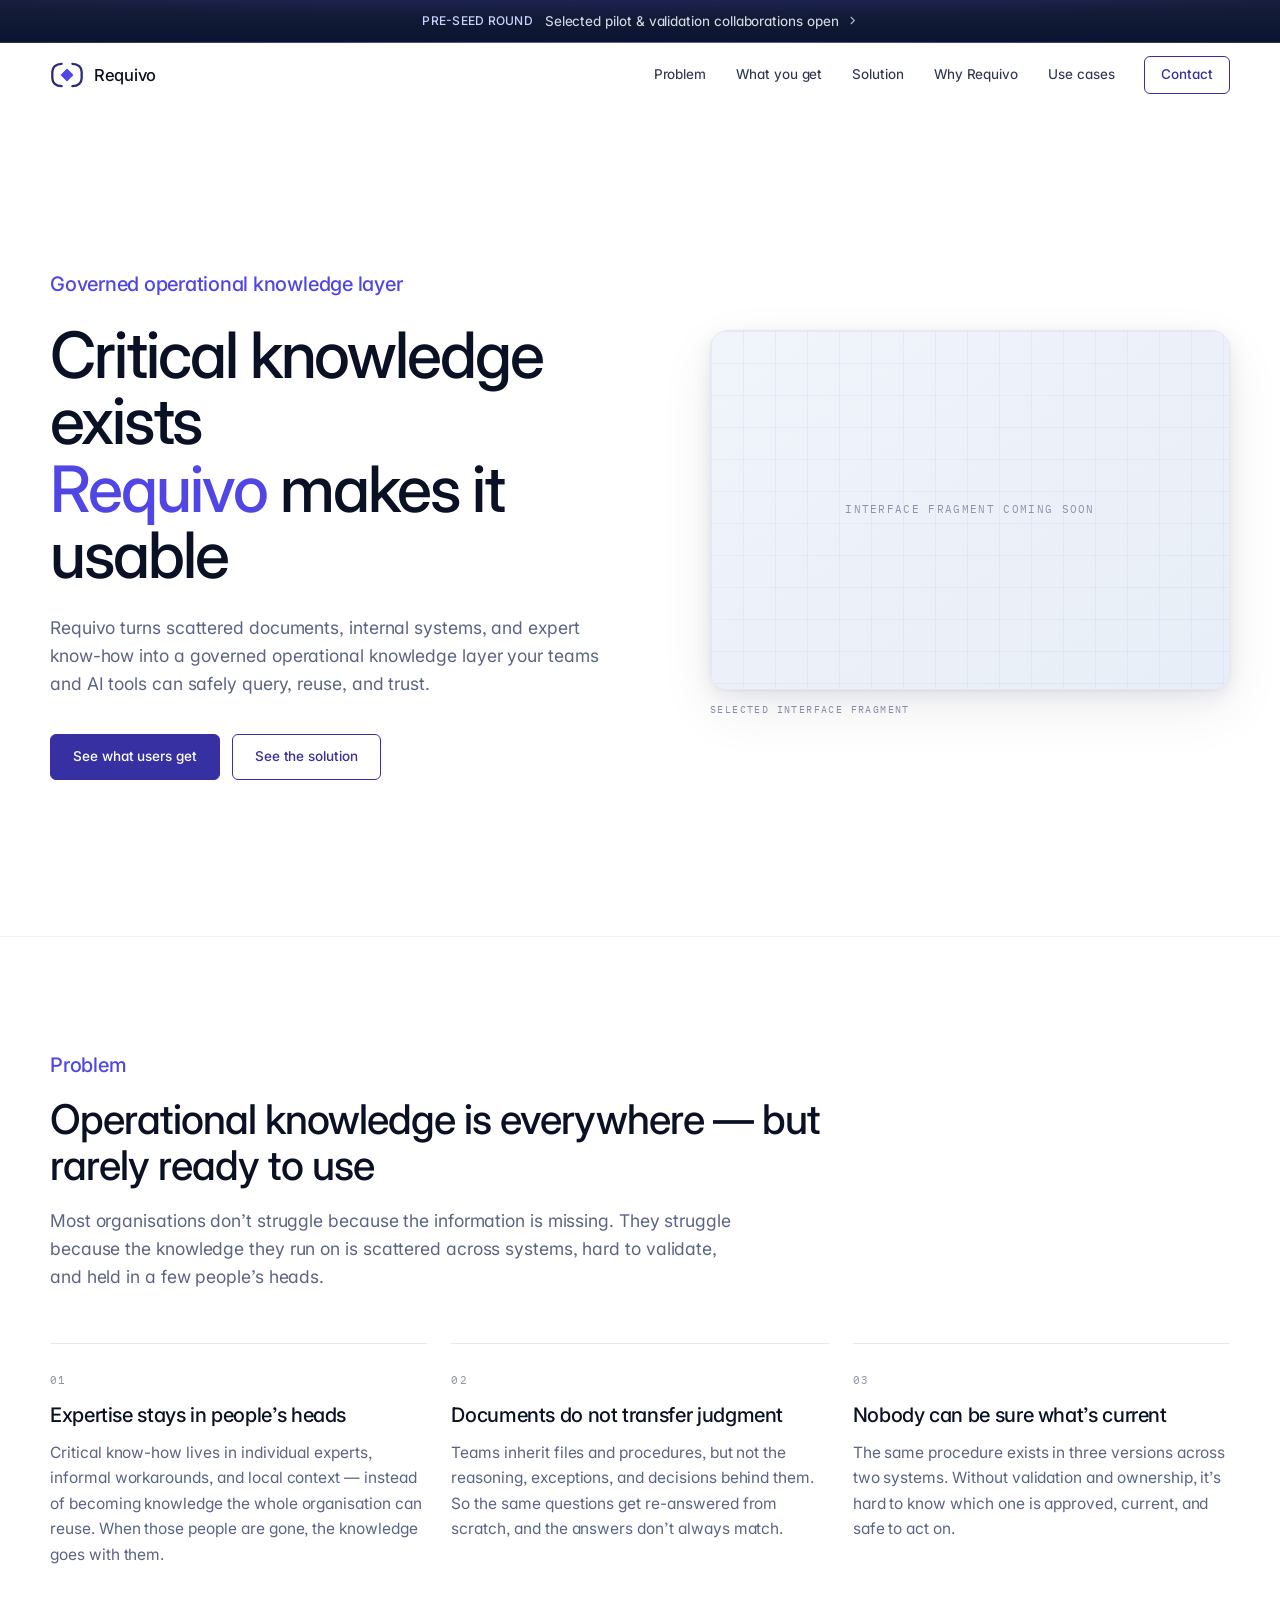
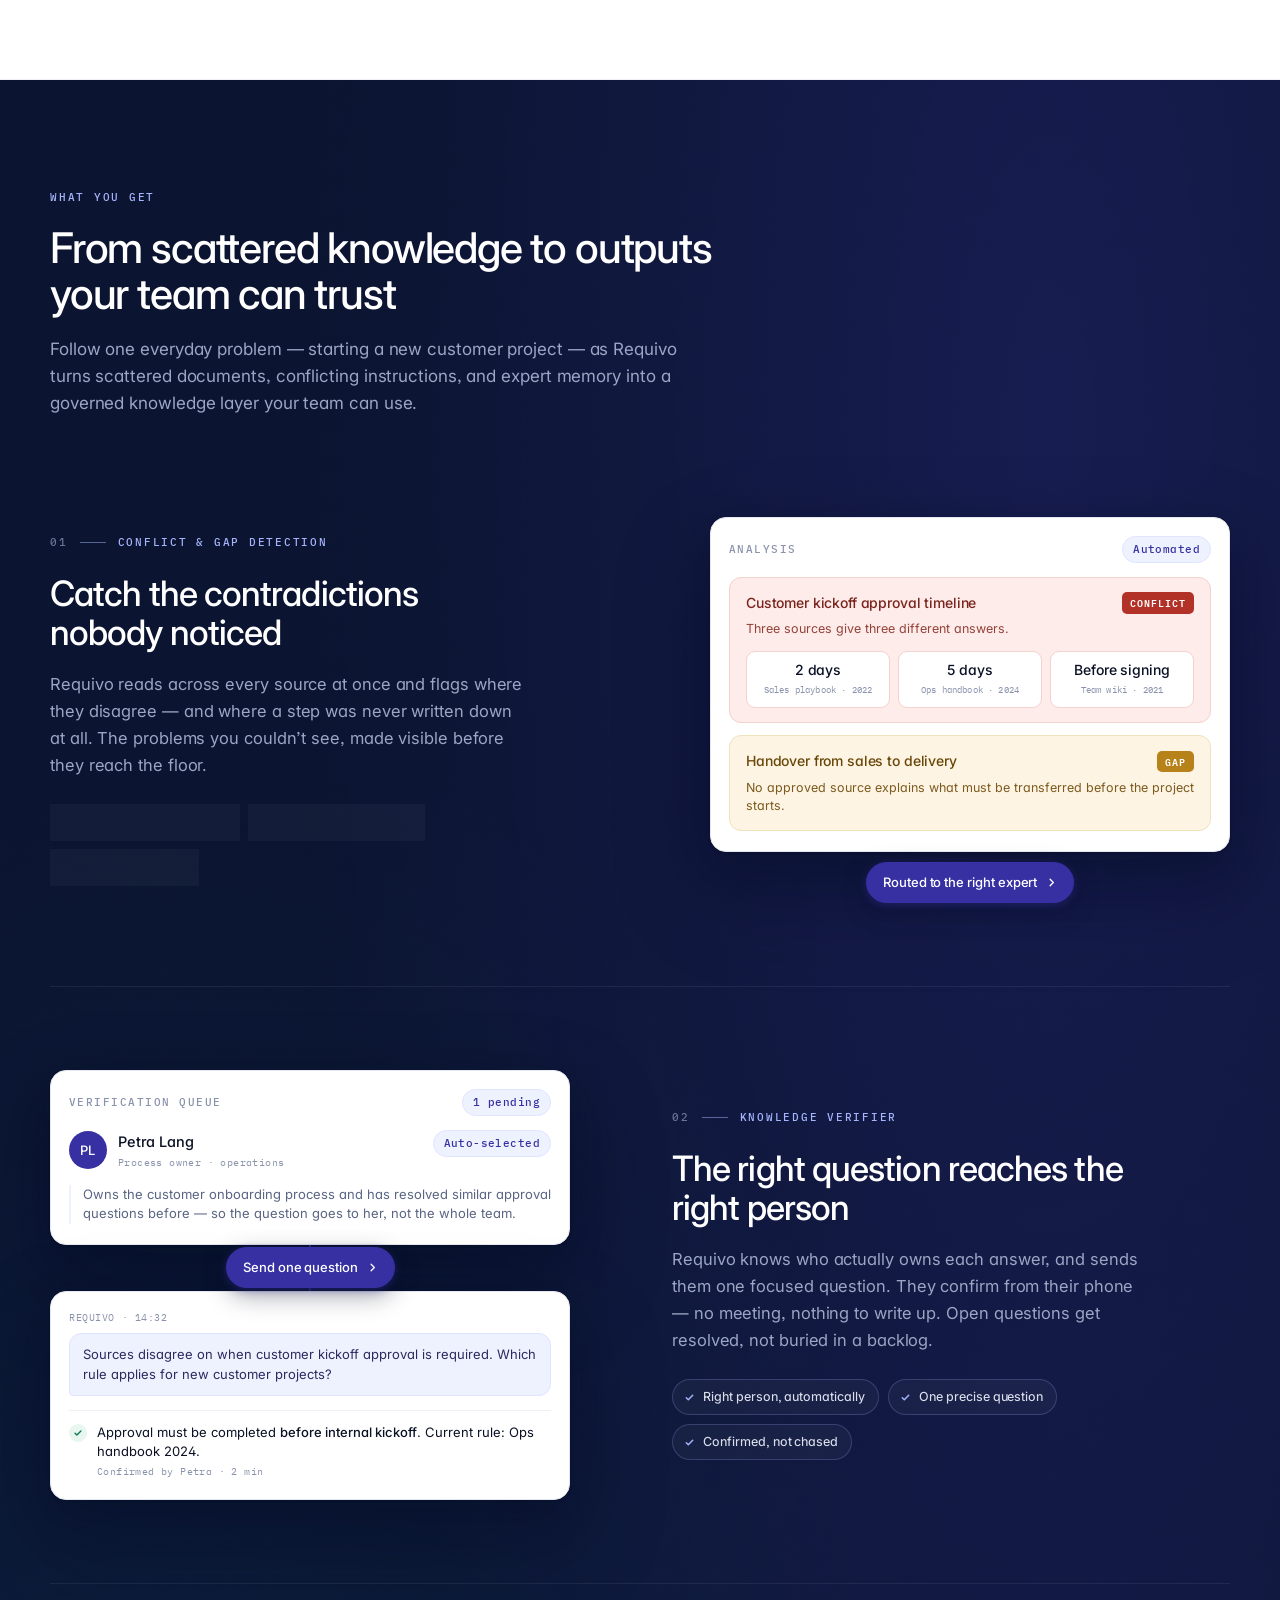
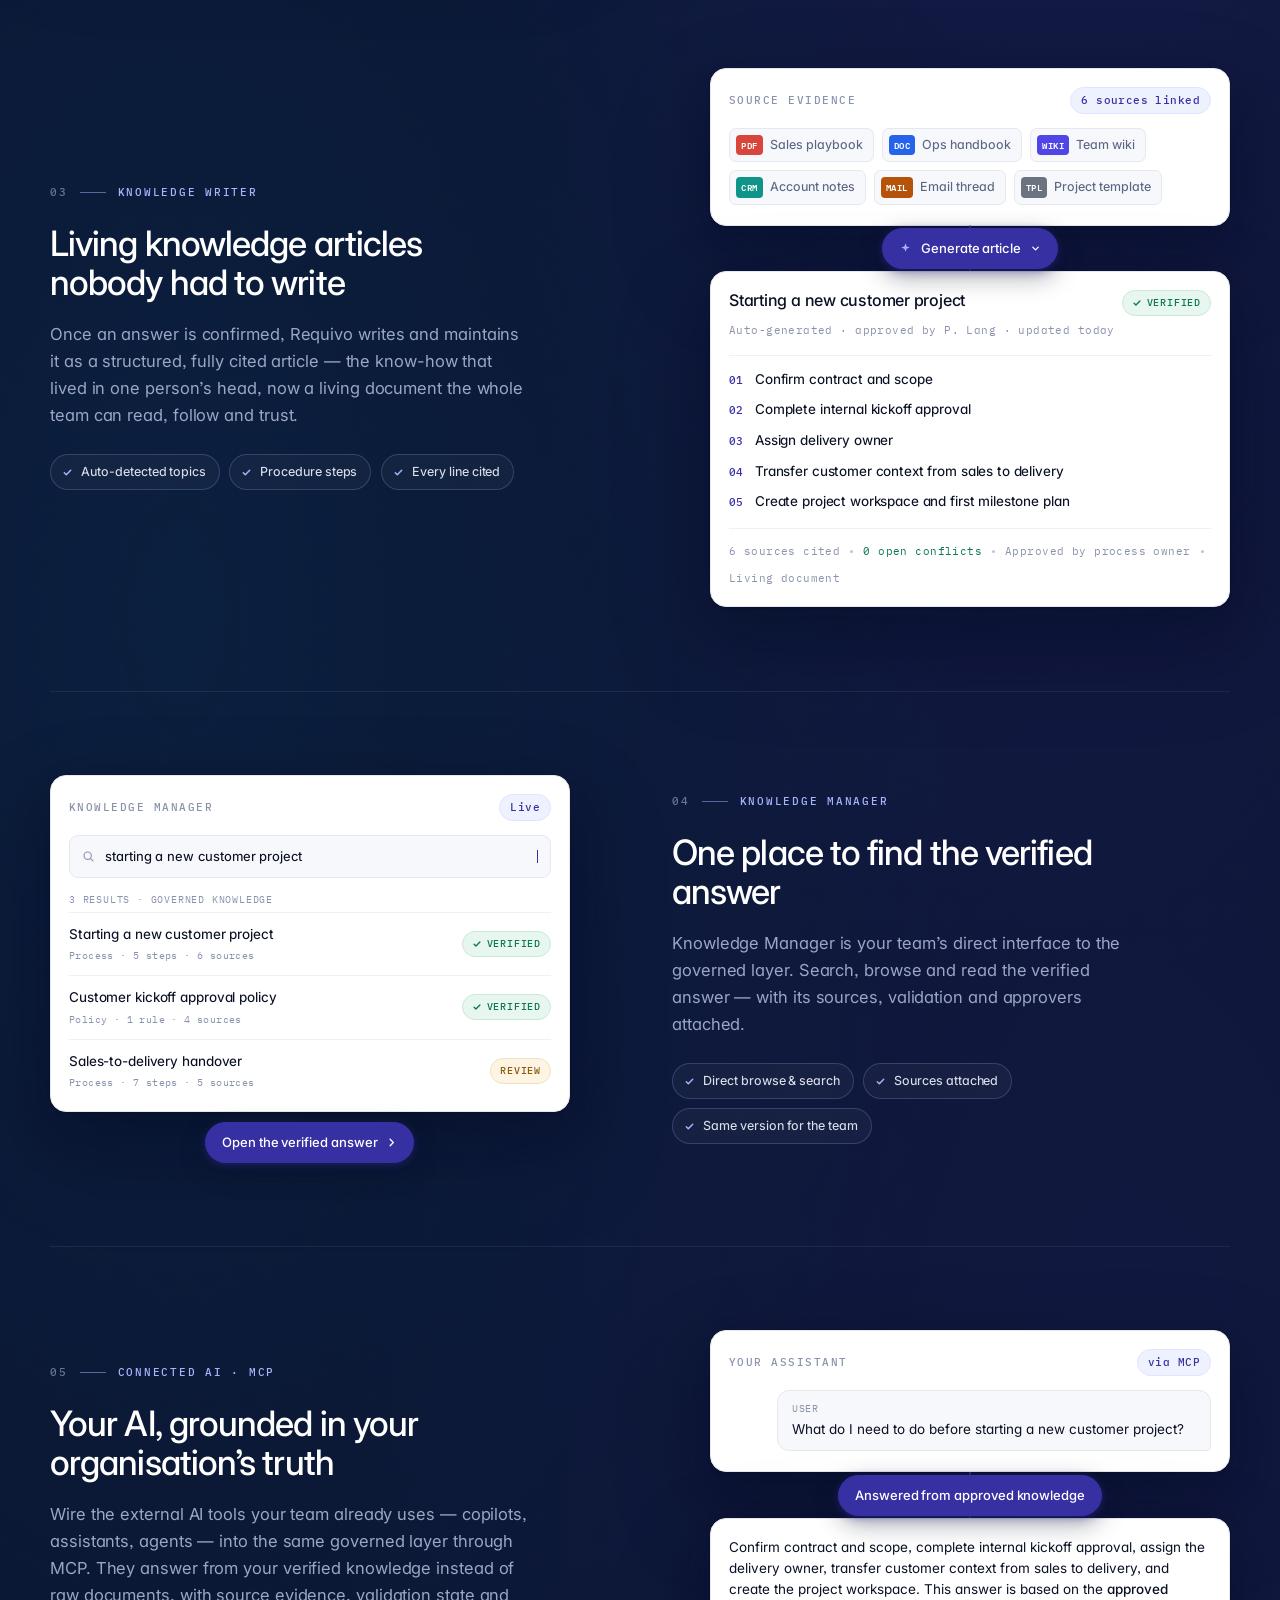
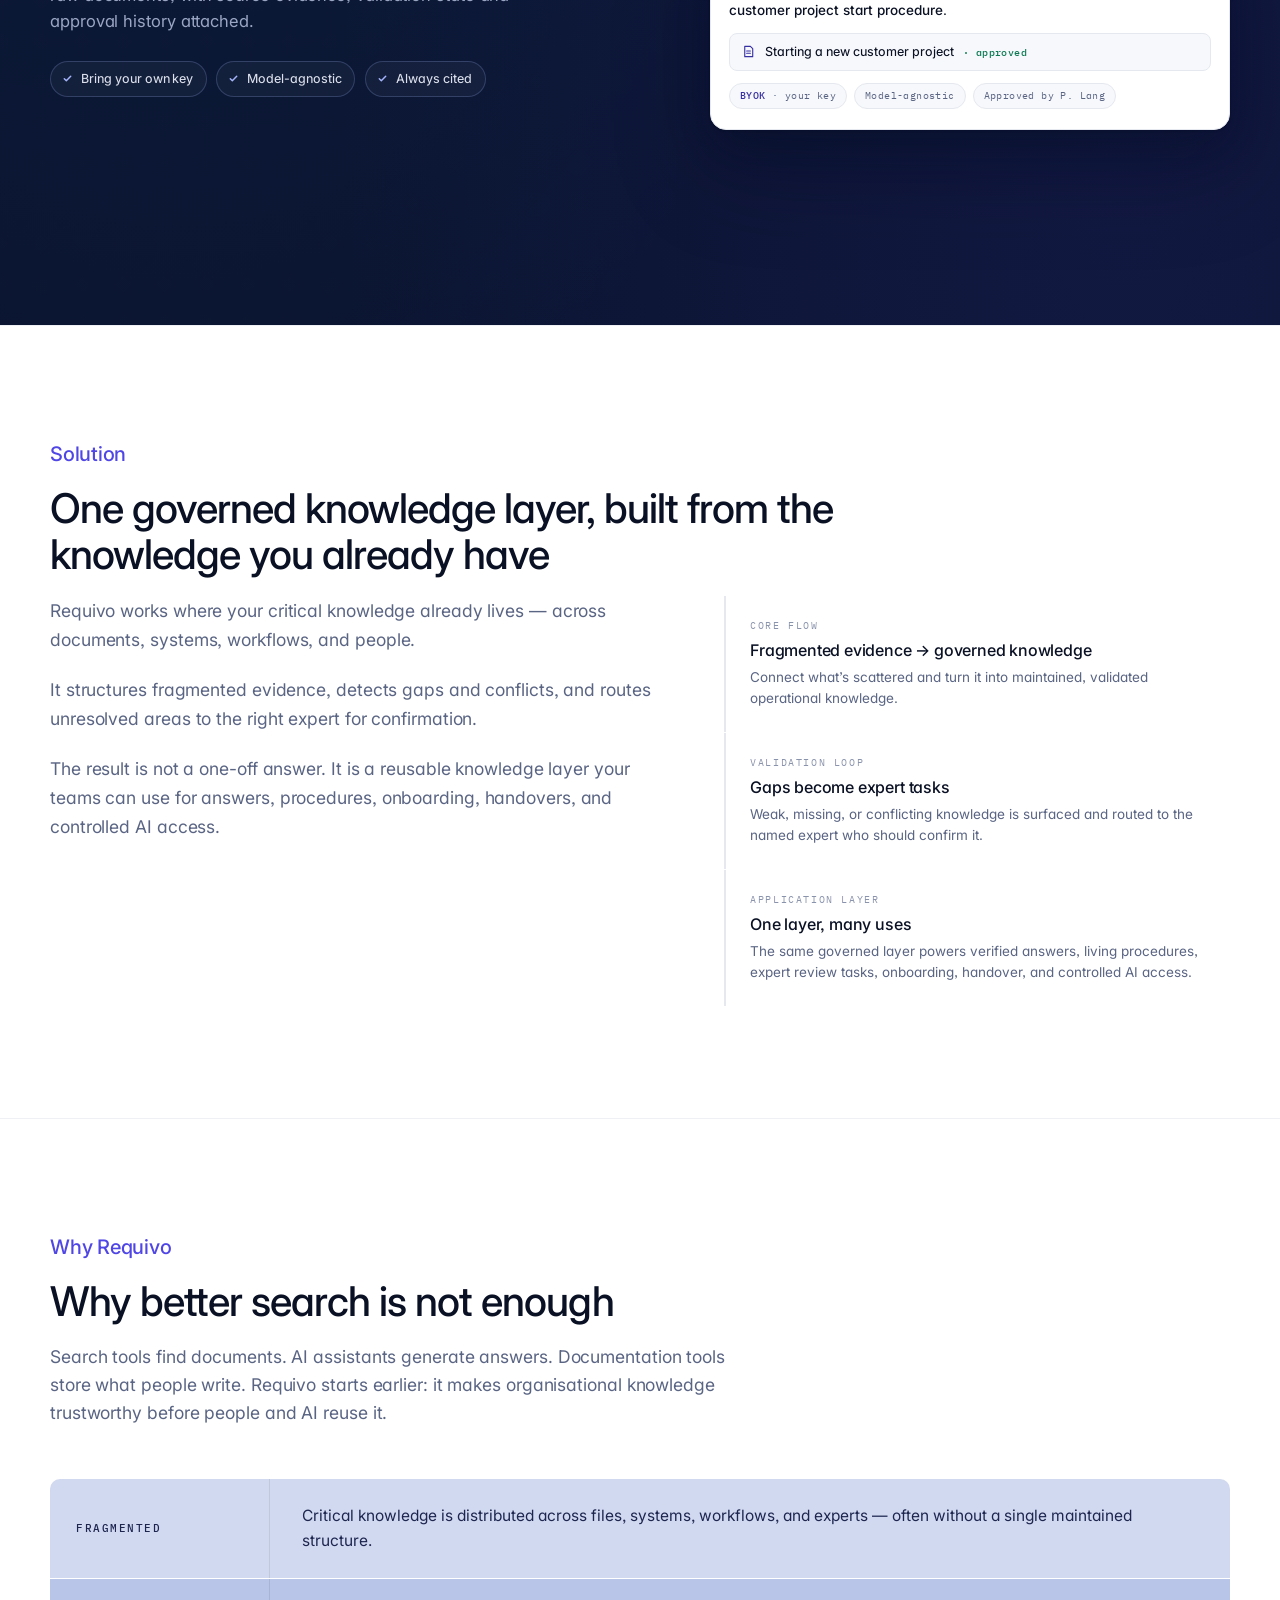
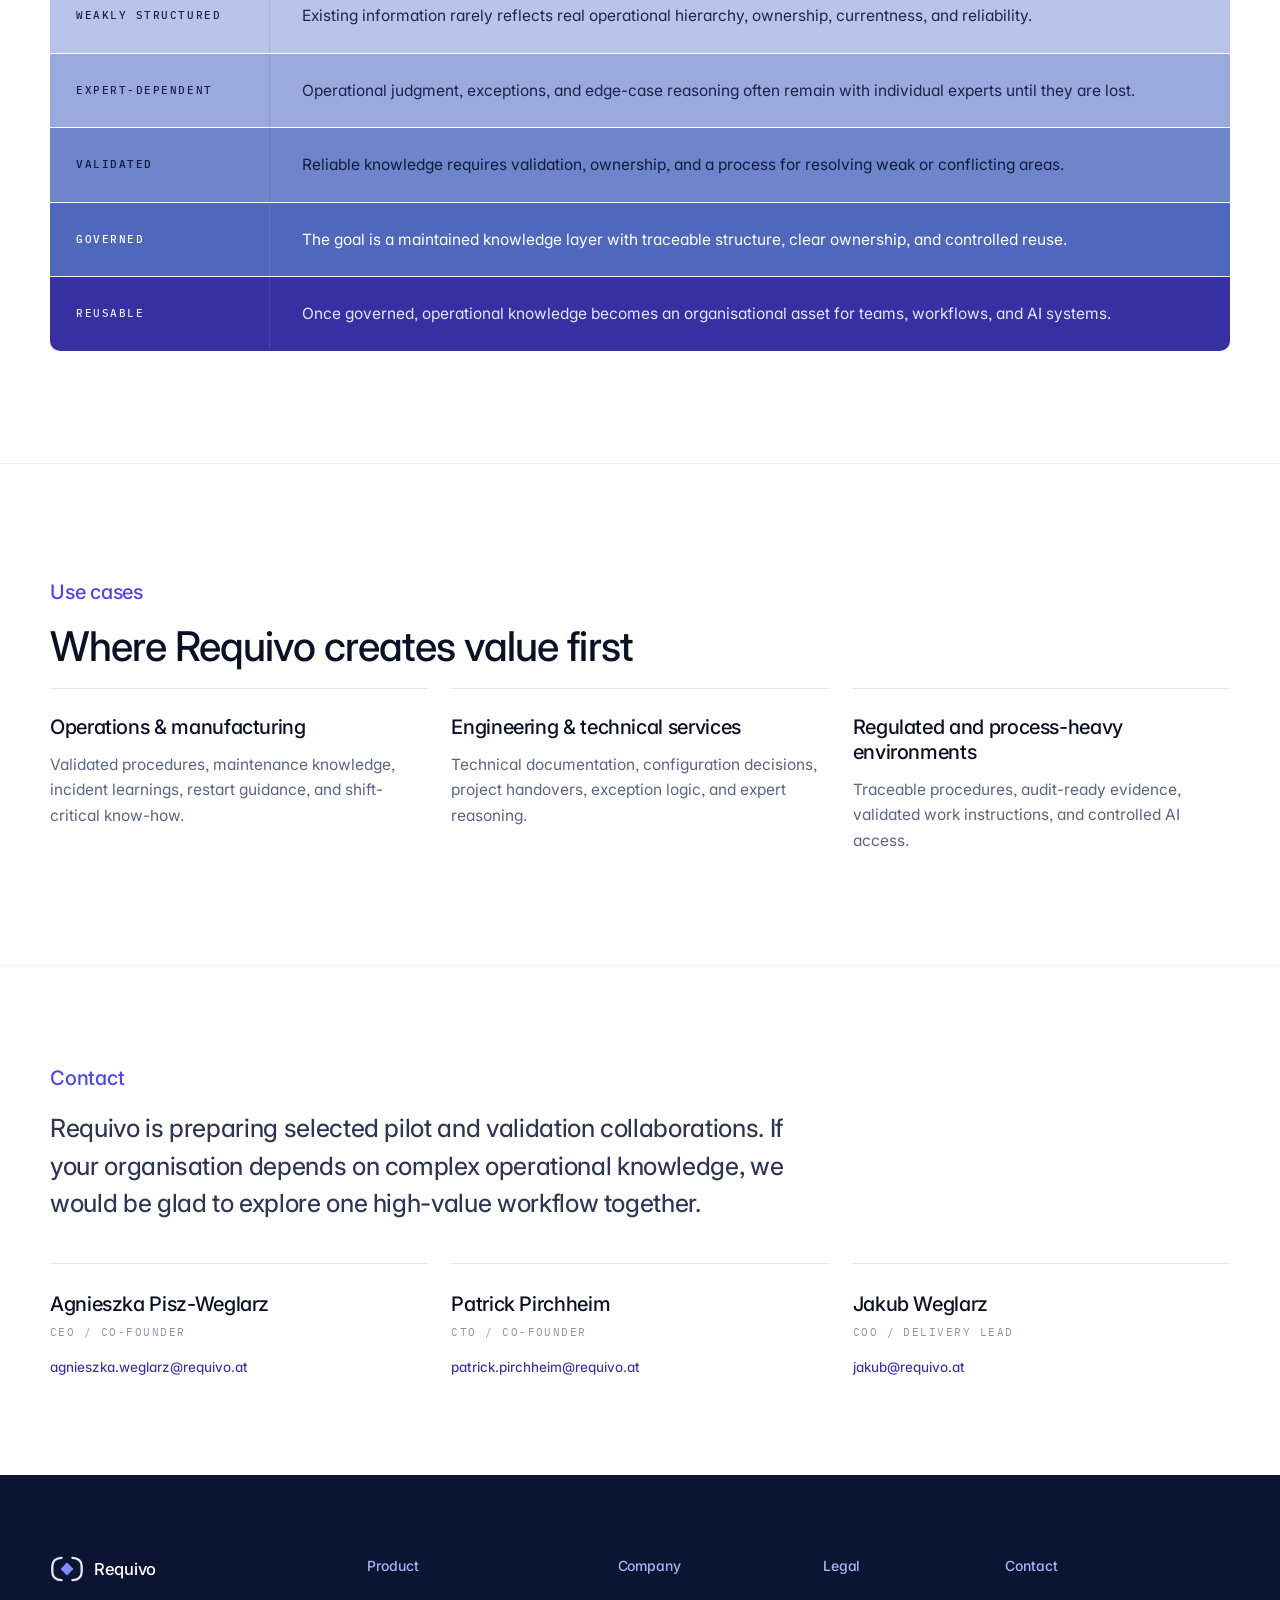
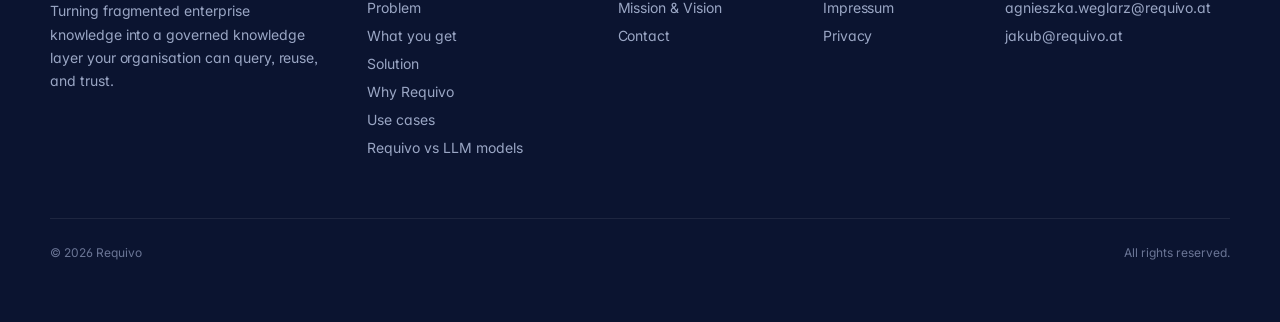
==== index.html @ 1054a791 "Update headings for clarity in index.html" ====
<!DOCTYPE html>
<html lang="en">
<head>
<meta charset="UTF-8" />
<meta name="viewport" content="width=device-width, initial-scale=1.0" />
<title>Requivo — Governed operational knowledge for complex organisations</title>
<link rel="icon" href="favicon.svg" />
<link rel="preconnect" href="https://fonts.googleapis.com" />
<link rel="preconnect" href="https://fonts.gstatic.com" crossorigin />
<link href="https://fonts.googleapis.com/css2?family=Inter:wght@300;400;450;500;600&family=IBM+Plex+Mono:wght@400;500&display=swap" rel="stylesheet" />


<script>
  document.documentElement.classList.add('js');
</script>

<style>
/* =========================================================
   DESIGN TOKENS
   ========================================================= */
:root {
  --bg:          #ffffff;
  --bg-off:      #f7f8fb;
  --bg-panel:    #f2f4f8;
  --bg-deep:     #0b1430;
  --bg-deep-2:   #0e1839;
  --line:        #e5e8ef;
  --line-soft:   #eef0f5;
  --line-strong: #d6dbe5;
  --text:        #0a1124;
  --text-mid:    #2d3552;
  --text-soft:   #5a6584;
  --text-dim:    #8a93ac;
  --text-on-dark:        #e8ecf7;
  --text-on-dark-soft:   #9aa6c4;
  --text-on-dark-dim:    #6a7595;
  --indigo:      #3730a3;
  --indigo-mid:  #4f46e5;
  --indigo-soft: #eef2ff;
  --indigo-pale: #f5f6ff;
  --indigo-on-dark: #a5b4fc;
  --brand:       #4f46e5;
  --sky:         #0ea5e9;

  --font-sans:   'Inter', system-ui, -apple-system, 'Segoe UI', sans-serif;
  --font-mono:   'IBM Plex Mono', ui-monospace, 'SF Mono', monospace;

  --fs-micro:    11px;
  --fs-xs:       12px;
  --fs-sm:       13.5px;
  --fs-base:     15.5px;
  --fs-lead:     17.5px;
  --fs-label:    20px;
  --fs-card:     20px;
  --fs-h3:       26px;
  --fs-h2:       clamp(28px, 3.2vw, 42px);
  --fs-h1:       clamp(40px, 5.6vw, 64px);

  --max:         1180px;
  --radius:      6px;
  --radius-lg:   14px;
  --radius-xl:   18px;
  --ease:        cubic-bezier(.2,.7,.2,1);
}

*, *::before, *::after { box-sizing: border-box; margin: 0; padding: 0; }
html { scroll-behavior: smooth; }

body {
  font-family: var(--font-sans);
  font-size: var(--fs-base);
  background: var(--bg);
  color: var(--text);
  line-height: 1.6;
  font-weight: 400;
  -webkit-font-smoothing: antialiased;
  -moz-osx-font-smoothing: grayscale;
  text-rendering: optimizeLegibility;
  font-feature-settings: "ss01" 1, "ss03" 1, "cv11" 1, "kern" 1, "calt" 1;
  overflow-x: hidden;
}

a { text-decoration: none; color: inherit; }
img { display: block; max-width: 100%; }
.wrap { width: min(var(--max), calc(100% - 48px)); margin: 0 auto; }

/* =========================================================
   ANNOUNCEMENT BAR
   ========================================================= */
.announce {
  position: relative;
  background: var(--bg-deep);
  background-image:
    radial-gradient(120% 160% at 50% -50%, rgba(79,70,229,.30) 0%, transparent 60%),
    linear-gradient(180deg, rgba(255,255,255,.045), rgba(255,255,255,0));
  border-bottom: 1px solid rgba(255,255,255,.07);
}
.announce::after {
  content: '';
  position: absolute;
  left: 0; right: 0; bottom: -1px;
  height: 1px;
  background: linear-gradient(90deg, transparent, rgba(129,140,248,.55), transparent);
}

.announce-inner {
  display: flex;
  align-items: center;
  justify-content: center;
  min-height: 42px;
  padding: 6px 0;
}
.announce-inner > a {
  display: inline-flex;
  align-items: center;
  gap: 12px;
  font-family: var(--font-sans);
  font-size: 13.5px;
  font-weight: 450;
  letter-spacing: -.005em;
  line-height: 1.4;
  color: #e8ecf7;
}

.announce-badge {
  flex: none;
  display: inline-flex;
  align-items: center;
  color: #c7d2fe;
  font-size: 12px;
  font-weight: 500;
  letter-spacing: .02em;
  text-transform: uppercase;
  white-space: nowrap;
}

.announce-line {
  display: inline-flex;
  align-items: center;
  gap: 8px;
}
.announce-msg { color: rgba(232,236,247,.90); }

.announce-arrow {
  flex: none;
  display: inline-flex;
  opacity: .72;
  transition: transform .22s var(--ease), opacity .22s;
}
.announce-inner > a:hover .announce-arrow {
  transform: translateX(3px);
  opacity: 1;
}
.announce-inner > a:hover .announce-msg { color: #fff; }

/* =========================================================
   NAV
   ========================================================= */
nav {
  position: sticky;
  top: 0;
  z-index: 100;
  background: rgba(255,255,255,.88);
  backdrop-filter: saturate(180%) blur(14px);
  -webkit-backdrop-filter: saturate(180%) blur(14px);
  border-bottom: 1px solid transparent;
  transition: border-color .25s, box-shadow .25s, background .25s;
}
nav.raised {
  background: rgba(255,255,255,.94);
  border-bottom-color: var(--line-soft);
  box-shadow: 0 1px 0 var(--line-soft);
}

.nav-inner {
  display: flex;
  align-items: center;
  justify-content: space-between;
  height: 64px;
  gap: 32px;
}

.logo {
  display: flex;
  align-items: center;
  gap: 10px;
  font-family: var(--font-sans);
  font-size: 16.5px;
  font-weight: 500;
  color: var(--text);
  letter-spacing: -.018em;
}

.nav-links {
  display: flex;
  align-items: center;
  gap: 30px;
}

.nav-links a {
  font-family: var(--font-sans);
  font-size: var(--fs-sm);
  font-weight: 450;
  color: var(--text-mid);
  letter-spacing: -.005em;
  transition: color .18s;
}

.nav-links a:hover { color: var(--text); }

.nav-cta {
  border: 1px solid var(--indigo) !important;
  color: var(--indigo) !important;
  padding: 7px 16px;
  border-radius: var(--radius);
  font-size: var(--fs-sm) !important;
  font-weight: 500 !important;
  background: transparent !important;
  letter-spacing: -.005em;
  transition: background .18s, color .18s !important;
}
.nav-cta:hover {
  background: var(--indigo) !important;
  color: #fff !important;
}

.footer-logo {
  display: flex;
  align-items: center;
  gap: 10px;
  font-family: var(--font-sans);
  font-size: 16.5px;
  font-weight: 500;
  color: #fff;
  letter-spacing: -.018em;
}

/* =========================================================
   HERO
   ========================================================= */
.hero {
  padding: 96px 0 92px;
  position: relative;
  overflow: hidden;
  min-height: 92vh;
  display: flex;
  align-items: center;
  isolation: isolate;
  background: var(--bg);
}

.hero-inner {
  position: relative;
  z-index: 2;
  display: grid;
  grid-template-columns: minmax(0, 1fr) minmax(320px, 520px);
  gap: clamp(32px, 5vw, 64px);
  align-items: center;
}

.hero-tag {
  display: block;
  font-family: var(--font-sans);
  font-size: var(--fs-label);
  font-weight: 500;
  letter-spacing: -.012em;
  text-transform: none;
  color: var(--brand);
  margin-bottom: 22px;
}

.hero h1 {
  font-family: var(--font-sans);
  font-size: var(--fs-h1);
  font-weight: 500;
  line-height: 1.03;
  letter-spacing: -.032em;
  color: var(--text);
  margin-bottom: 26px;
  max-width: 720px;
}

.hero h1 .line { display: block; }
.hero h1 .line + .line { margin-top: .04em; }
.hero h1 .accent { color: var(--brand); }

.hero-sub {
  font-size: var(--fs-lead);
  line-height: 1.6;
  color: var(--text-soft);
  max-width: 560px;
  font-weight: 400;
  margin-bottom: 36px;
  letter-spacing: -.005em;
}

.hero-actions {
  display: flex;
  align-items: center;
  gap: 12px;
  flex-wrap: wrap;
}

/* =========================================================
   BUTTONS
   ========================================================= */
.btn {
  display: inline-flex;
  align-items: center;
  gap: 8px;
  padding: 11px 22px;
  border-radius: var(--radius);
  font-family: var(--font-sans);
  font-size: var(--fs-sm);
  font-weight: 500;
  letter-spacing: -.005em;
  cursor: pointer;
  border: 1px solid transparent;
  transition: background .18s var(--ease), color .18s var(--ease), border-color .18s var(--ease), box-shadow .2s var(--ease);
  white-space: nowrap;
}

.btn-primary {
  background: var(--indigo);
  color: #fff;
  border-color: var(--indigo);
}
.btn-primary:hover {
  background: #2d2785;
  border-color: #2d2785;
}

.btn-outline {
  background: transparent;
  color: var(--indigo);
  border-color: var(--indigo);
}
.btn-outline:hover {
  background: var(--indigo);
  color: #fff;
}

.hero-aside {
  display: flex;
  justify-content: flex-end;
  width: 100%;
}

.hero-shot {
  width: 100%;
  max-width: 540px;
}

.hero-shot-frame {
  border: 1px solid var(--line);
  border-radius: var(--radius-xl);
  overflow: hidden;
  background: linear-gradient(180deg, #f8fafc 0%, #eef2f7 100%);
  box-shadow:
    0 1px 3px rgba(15,28,58,.05),
    0 6px 20px rgba(15,28,58,.08),
    0 20px 56px rgba(15,28,58,.07);
  padding: 18px;
}

.hero-shot-frame.hero-no-img {
  min-height: 360px;
  display: flex;
  align-items: center;
  justify-content: center;
  background: linear-gradient(145deg, #f0f4fb 0%, #e8eef7 100%);
  position: relative;
  overflow: hidden;
}

.hero-shot-frame.hero-no-img::before {
  content: '';
  position: absolute;
  inset: 0;
  background-image:
    linear-gradient(rgba(55,48,163,.05) 1px, transparent 1px),
    linear-gradient(90deg, rgba(55,48,163,.05) 1px, transparent 1px);
  background-size: 32px 32px;
}

.hero-shot-frame.hero-no-img::after {
  content: 'Interface fragment coming soon';
  font-family: var(--font-mono);
  font-size: var(--fs-micro);
  letter-spacing: .12em;
  color: var(--text-dim);
  text-transform: uppercase;
  position: relative;
  z-index: 1;
}

.hero-shot-frame img {
  width: 100%;
  height: auto;
  max-height: 640px;
  object-fit: contain;
  object-position: center center;
  border-radius: 12px;
  background: #fff;
  border: 1px solid #e7ebf2;
}

.hero-shot-caption {
  margin-top: 12px;
  font-family: var(--font-mono);
  font-size: 10px;
  letter-spacing: .14em;
  text-transform: uppercase;
  color: var(--text-dim);
}

/* =========================================================
   SECTIONS
   ========================================================= */
section { padding: 112px 0; }
section + section { border-top: 1px solid var(--line-soft); }

.section-label {
  font-family: var(--font-sans);
  font-size: var(--fs-label);
  font-weight: 500;
  letter-spacing: -.012em;
  text-transform: none;
  color: var(--brand);
  margin-bottom: 16px;
  display: block;
  background: transparent;
  padding: 0;
  border: 0;
}

.section-title {
  font-family: var(--font-sans);
  font-size: var(--fs-h2);
  font-weight: 500;
  line-height: 1.12;
  letter-spacing: -.024em;
  color: var(--text);
  margin-bottom: 18px;
  max-width: 820px;
}

.section-sub {
  font-size: var(--fs-lead);
  line-height: 1.6;
  color: var(--text-soft);
  max-width: 700px;
  font-weight: 400;
  letter-spacing: -.005em;
  margin-bottom: 52px;
}

/* =========================================================
   PROBLEM
   ========================================================= */
.prob-grid {
  display: grid;
  grid-template-columns: repeat(3,1fr);
  gap: 24px;
}

.prob-card {
  border-top: 1px solid var(--line);
  padding: 28px 0 0;
  position: relative;
}
.prob-card::before {
  content: '';
  position: absolute;
  top: -1px;
  left: 0;
  width: 0;
  height: 1px;
  background: var(--brand);
  transition: width .4s var(--ease);
}
.prob-card:hover::before { width: 100%; }

.prob-num {
  font-family: var(--font-mono);
  font-size: 10.5px;
  letter-spacing: .14em;
  color: var(--text-dim);
  margin-bottom: 14px;
}

.prob-card h3 {
  font-family: var(--font-sans);
  font-size: var(--fs-card);
  font-weight: 500;
  letter-spacing: -.018em;
  line-height: 1.25;
  color: var(--text);
  margin-bottom: 12px;
}

.prob-card p {
  font-size: var(--fs-base);
  line-height: 1.65;
  color: var(--text-soft);
  font-weight: 400;
  letter-spacing: -.003em;
}

/* =========================================================
   SOLUTION
   ========================================================= */
.solution-layout {
  display: grid;
  grid-template-columns: minmax(0,1.1fr) minmax(280px,.9fr);
  gap: 56px;
  align-items: start;
}

.sol-copy p {
  font-size: var(--fs-lead);
  line-height: 1.68;
  color: var(--text-soft);
  font-weight: 400;
  letter-spacing: -.005em;
  margin-bottom: 20px;
}
.sol-copy p:last-child { margin-bottom: 0; }

.sol-panels { display: grid; gap: 1px; }

.sol-panel {
  padding: 22px 24px;
  border-left: 2px solid var(--line);
  transition: border-color .25s var(--ease), background .25s var(--ease);
}
.sol-panel:hover {
  border-left-color: var(--indigo);
  background: var(--indigo-pale);
}

.sol-tag {
  font-family: var(--font-mono);
  font-size: 10px;
  letter-spacing: .16em;
  text-transform: uppercase;
  color: var(--text-dim);
  margin-bottom: 6px;
}

.sol-panel h3 {
  font-family: var(--font-sans);
  font-size: 16px;
  font-weight: 500;
  color: var(--text);
  margin-bottom: 6px;
  letter-spacing: -.012em;
  line-height: 1.3;
}

.sol-panel p {
  font-size: 13.5px;
  line-height: 1.6;
  color: var(--text-soft);
  font-weight: 400;
}

/* =========================================================
   WHY  — pure white background, sits cleanly after dark
   ========================================================= */
#why { background: var(--bg); }

.strata {
  display: grid;
  gap: 1px;
  border-radius: 10px;
  overflow: hidden;
}

.strata-row {
  display: grid;
  grid-template-columns: 220px 1fr;
  align-items: stretch;
  transition: filter .18s;
}
.strata-row:hover { filter: brightness(.97); }

.strata-label {
  padding: 24px 26px;
  font-family: var(--font-mono);
  font-size: var(--fs-micro);
  font-weight: 500;
  letter-spacing: .14em;
  text-transform: uppercase;
  display: flex;
  align-items: center;
  border-right: 1px solid rgba(255,255,255,.08);
}

.strata-body {
  padding: 24px 32px;
  font-size: var(--fs-base);
  line-height: 1.65;
  display: flex;
  align-items: center;
  font-weight: 400;
}

.strata-row:nth-child(1) { background: #d1d9f0; color: #1e2650; }
.strata-row:nth-child(2) { background: #b8c4e8; color: #1e2650; }
.strata-row:nth-child(3) { background: #9baade; color: #1a224a; }
.strata-row:nth-child(4) { background: #6e85cc; color: #111a3e; }
.strata-row:nth-child(5) { background: #4f68bc; color: #ffffff; }
.strata-row:nth-child(6) { background: #3730a3; color: #e0e7ff; }

.strata-row:nth-child(1) .strata-label,
.strata-row:nth-child(2) .strata-label,
.strata-row:nth-child(3) .strata-label,
.strata-row:nth-child(4) .strata-label {
  border-right-color: rgba(0,0,0,.08);
}

/* =========================================================
   USE CASES (white, inherited)
   ========================================================= */
.use-grid {
  display: grid;
  grid-template-columns: repeat(3,1fr);
  gap: 24px;
}

.use-card {
  border-top: 1px solid var(--line);
  padding: 26px 0 0;
  position: relative;
}
.use-card::before {
  content: '';
  position: absolute;
  top: -1px;
  left: 0;
  width: 0;
  height: 1px;
  background: var(--brand);
  transition: width .4s var(--ease);
}
.use-card:hover::before { width: 100%; }

.use-card h3 {
  font-family: var(--font-sans);
  font-size: var(--fs-card);
  font-weight: 500;
  letter-spacing: -.018em;
  line-height: 1.25;
  color: var(--text);
  margin-bottom: 12px;
}

.use-card p {
  font-size: var(--fs-base);
  line-height: 1.65;
  color: var(--text-soft);
  font-weight: 400;
}

/* =========================================================
   CONTACT (white, inherited)
   Tightened: smaller intro, less padding, names closer to "Contact"
   ========================================================= */
#contact { padding: 96px 0; }
#contact .section-title {
  font-size: clamp(20px, 2.2vw, 25px);
  font-weight: 450;
  line-height: 1.5;
  letter-spacing: -.014em;
  color: var(--text-mid);
  max-width: 760px;
  margin-bottom: 40px;
}

.contact-grid {
  display: grid;
  grid-template-columns: repeat(3,1fr);
  gap: 24px;
}

.contact-card {
  border-top: 1px solid var(--line);
  padding: 24px 0 0;
  position: relative;
}
.contact-card::before {
  content: '';
  position: absolute;
  top: -1px;
  left: 0;
  width: 0;
  height: 1px;
  background: var(--brand);
  transition: width .4s var(--ease);
}
.contact-card:hover::before { width: 100%; }

.contact-card h3 {
  font-family: var(--font-sans);
  font-size: var(--fs-card);
  font-weight: 500;
  letter-spacing: -.018em;
  color: var(--text);
  margin-bottom: 4px;
}

.contact-role {
  font-family: var(--font-mono);
  font-size: 10.5px;
  letter-spacing: .14em;
  text-transform: uppercase;
  color: var(--text-dim);
  margin-bottom: 14px;
}

.contact-email {
  font-size: var(--fs-sm);
  color: var(--indigo);
  font-weight: 450;
  transition: color .18s;
}
.contact-email:hover {
  color: var(--indigo-mid);
  text-decoration: underline;
}

/* =========================================================
   FOOTER
   ========================================================= */
footer {
  background: var(--bg-deep);
  padding: 80px 0 60px;
}

.footer-grid {
  display: grid;
  grid-template-columns: 1.2fr .9fr .7fr .6fr 1fr;
  gap: 48px;
  margin-bottom: 56px;
  align-items: start;
}

.footer-brand {
  display: flex;
  flex-direction: column;
  gap: 16px;
}

.footer-brand p {
  font-family: var(--font-sans);
  font-size: 14px;
  line-height: 1.65;
  font-weight: 400;
  color: var(--text-on-dark-soft);
  max-width: 300px;
  letter-spacing: -.003em;
}

.footer-col h4 {
  font-family: var(--font-sans);
  font-size: 14px;
  letter-spacing: -.005em;
  text-transform: none;
  font-weight: 500;
  color: var(--indigo-on-dark);
  margin-bottom: 16px;
}

.footer-col a,
.footer-col p {
  display: block;
  font-family: var(--font-sans);
  font-size: 14px;
  line-height: 2;
  font-weight: 400;
  color: var(--text-on-dark-soft);
  letter-spacing: -.003em;
  transition: color .18s;
}
.footer-col a:hover { color: #fff; }

.footer-bottom {
  padding-top: 24px;
  border-top: 1px solid rgba(255,255,255,.08);
  font-family: var(--font-sans);
  font-size: 12px;
  color: var(--text-on-dark-dim);
  display: flex;
  justify-content: space-between;
  align-items: center;
}

/* =========================================================
   REVEAL
   ========================================================= */
.reveal {
  opacity: 1;
  transform: none;
  transition: opacity .65s var(--ease), transform .65s var(--ease);
}
.js .reveal {
  opacity: 0;
  transform: translateY(22px);
}
.js .reveal.in {
  opacity: 1;
  transform: none;
}
.d1 { transition-delay: .08s; }
.d2 { transition-delay: .16s; }

/* =========================================================
   RESPONSIVE
   ========================================================= */
@media (max-width: 1180px) {
  .hero-inner {
    grid-template-columns: 1fr;
    gap: 40px;
  }
  .hero-aside { justify-content: flex-start; }
  .hero-shot { max-width: 680px; }
  .solution-layout { grid-template-columns: 1fr; }
  .footer-grid { grid-template-columns: 1fr 1fr; }
}

@media (max-width: 768px) {
  .wrap { width: calc(100% - 32px); }
  .nav-links { display: none; }
  section { padding: 80px 0; }

  .announce-inner { padding: 8px 0; }
  .announce-inner > a {
    flex-direction: column;
    gap: 6px;
    font-size: 12.5px;
    text-align: center;
  }
  .announce-badge { font-size: 11.5px; padding-right: 0; border-right: none; }

  .prob-grid,
  .use-grid,
  .contact-grid {
    grid-template-columns: 1fr;
  }

  .strata-row { grid-template-columns: 1fr; }
  .strata-label { padding: 16px 20px 6px; border-right: none; }
  .strata-body { padding: 0 20px 16px; }
  .footer-grid { grid-template-columns: 1fr; }
  .footer-bottom { flex-direction: column; gap: 8px; }

  .hero-shot-frame {
    padding: 12px;
    border-radius: var(--radius-lg);
  }
  .hero-shot-frame.hero-no-img { min-height: 360px; }
  .hero-shot-frame img { max-height: none; }

  .hero { min-height: auto; }

  #contact { padding: 72px 0; }
}


/* =========================================================
   REQUIVO · WHAT-YOU-GET SPOTLIGHT SUITE
   Five outcome spotlights · one running scenario
   (starting a new customer project) · alternating zigzag
   on the dark instrument field.
   ========================================================= */
.rqw-suite {
  --rqw-sans: 'Inter', system-ui, -apple-system, 'Segoe UI', sans-serif;
  --rqw-mono: 'IBM Plex Mono', ui-monospace, 'SF Mono', monospace;
  --rqw-bg-deep: #0b1430;
  --rqw-indigo: #3730a3;
  --rqw-indigo-mid: #4f46e5;
  --rqw-indigo-on-dark: #a5b4fc;
  --rqw-indigo-pale: #eef2ff;
  --rqw-card: #ffffff;
  --rqw-card-2: #f7f8fb;
  --rqw-line: #e5e8ef;
  --rqw-line-soft: #eef0f5;
  --rqw-text: #0a1124;
  --rqw-text-soft: #5a6584;
  --rqw-text-dim: #8a93ac;
  --rqw-on-dark: #e8ecf7;
  --rqw-on-dark-soft: #9aa6c4;
  --rqw-on-dark-dim: #6a7595;
  --rqw-ok: #0e7a53;
  --rqw-ok-bg: #e7f6ee;
  --rqw-ok-line: #c9ead9;
  --rqw-red: #b23227;
  --rqw-red-bg: #fdecea;
  --rqw-red-line: #f4d2cd;
  --rqw-amber-bg: #fdf4e3;
  --rqw-amber-line: #f0e2bd;
  --rqw-ease: cubic-bezier(.2,.7,.2,1);

  position: relative;
  overflow: hidden;
  background: var(--rqw-bg-deep);
  padding: 104px 0 112px;
  font-family: var(--rqw-sans);
  -webkit-font-smoothing: antialiased;
  -moz-osx-font-smoothing: grayscale;
}
.rqw-suite::before {
  content: '';
  position: absolute;
  inset: 0;
  background:
    radial-gradient(ellipse at 82% 10%, rgba(79,70,229,.18) 0%, transparent 50%),
    radial-gradient(ellipse at 14% 62%, rgba(14,165,233,.08) 0%, transparent 52%),
    radial-gradient(ellipse at 88% 92%, rgba(79,70,229,.10) 0%, transparent 50%);
  pointer-events: none;
}
.rqw-inner {
  position: relative;
  z-index: 1;
  width: min(1180px, calc(100% - 48px));
  margin: 0 auto;
}

.rqw-head { max-width: 740px; margin: 0 0 16px; }
.rqw-head .rqw-eyebrow {
  display: inline-block;
  font-family: var(--rqw-mono);
  font-size: 11px;
  font-weight: 500;
  letter-spacing: .16em;
  text-transform: uppercase;
  color: var(--rqw-indigo-on-dark);
  margin-bottom: 18px;
}
.rqw-head h2 {
  margin: 0 0 18px;
  font-family: var(--rqw-sans);
  font-size: clamp(28px, 3.3vw, 44px);
  font-weight: 500;
  line-height: 1.1;
  letter-spacing: -.028em;
  color: #fff;
}
.rqw-head p {
  margin: 0;
  font-size: 17px;
  line-height: 1.6;
  font-weight: 400;
  letter-spacing: -.005em;
  color: var(--rqw-on-dark-soft);
  max-width: 660px;
}

.rqw-row {
  display: grid;
  grid-template-columns: 1fr 1fr;
  gap: clamp(40px, 5vw, 84px);
  align-items: center;
  padding: clamp(60px, 6.5vw, 88px) 0;
}
.rqw-row + .rqw-row { border-top: 1px solid rgba(255,255,255,.07); }
.rqw-row--flip .rqw-copy { order: 1; }

.rqw-copy { max-width: 480px; }
.rqw-fragment {
  position: relative;
  width: 100%;
  max-width: 520px;
  justify-self: end;
}
.rqw-row--flip .rqw-fragment { justify-self: start; }

.rqw-mark {
  display: flex;
  align-items: center;
  gap: 12px;
  margin-bottom: 22px;
  font-family: var(--rqw-mono);
  font-size: 11px;
  font-weight: 500;
  letter-spacing: .16em;
  text-transform: uppercase;
  color: var(--rqw-indigo-on-dark);
}
.rqw-mark-ord { flex: none; color: var(--rqw-on-dark-dim); }
.rqw-mark-rule {
  flex: none;
  width: 26px;
  height: 1px;
  background: rgba(165,180,252,.5);
}
.rqw-mark-label { flex: none; }

.rqw-title {
  font-family: var(--rqw-sans);
  font-size: clamp(26px, 2.9vw, 35px);
  font-weight: 500;
  line-height: 1.14;
  letter-spacing: -.026em;
  color: #fff;
  margin: 0 0 18px;
}
.rqw-sub {
  font-size: 16.5px;
  line-height: 1.62;
  font-weight: 400;
  letter-spacing: -.005em;
  color: var(--rqw-on-dark-soft);
  margin: 0 0 26px;
}

.rqw-meta {
  display: flex;
  flex-wrap: wrap;
  gap: 9px;
}
.rqw-meta-pill {
  display: inline-flex;
  align-items: center;
  gap: 8px;
  font-family: var(--rqw-sans);
  font-size: 12.5px;
  font-weight: 450;
  letter-spacing: -.003em;
  color: rgba(232,236,247,.94);
  background: rgba(255,255,255,.035);
  border: 1px solid rgba(165,180,252,.22);
  border-radius: 100px;
  padding: 7px 13px 7px 11px;
  backdrop-filter: blur(8px);
  -webkit-backdrop-filter: blur(8px);
}
.rqw-meta-pill svg {
  display: block;
  color: var(--rqw-indigo-on-dark);
  flex: none;
}

.rqw-card {
  background: var(--rqw-card);
  border: 1px solid var(--rqw-line);
  border-radius: 16px;
  box-shadow:
    0 1px 2px rgba(8,14,38,.30),
    0 18px 48px rgba(8,14,38,.42),
    0 40px 96px rgba(8,14,38,.28);
}
.rqw-card-pad { padding: 18px 18px 20px; }

.rqw-card-head {
  display: flex; align-items: center; justify-content: space-between;
  margin-bottom: 14px;
}
.rqw-card-head h4 {
  margin: 0;
  font-family: var(--rqw-mono);
  font-size: 10.5px; font-weight: 500;
  letter-spacing: .14em; text-transform: uppercase;
  color: var(--rqw-text-dim);
}
.rqw-pill-soft {
  font-family: var(--rqw-mono);
  font-size: 10.5px; font-weight: 500; letter-spacing: .04em;
  color: var(--rqw-indigo);
  background: var(--rqw-indigo-pale);
  border: 1px solid #e0e4ff;
  border-radius: 100px; padding: 4px 10px;
}

.rqw-flow {
  position: relative; height: 46px;
  display: flex; align-items: center; justify-content: center;
}
.rqw-flow--solo { height: auto; margin-top: -8px; padding-top: 18px; }
.rqw-thread {
  position: absolute; top: 0; bottom: 0; left: 50%;
  width: 0; border-left: 2px dashed rgba(79,70,229,.45);
  transform: translateX(-50%);
  transform-origin: top center;
}
.rqw-verb {
  position: relative; z-index: 2;
  display: inline-flex; align-items: center; gap: 9px;
  font-family: var(--rqw-sans);
  font-size: 13px; font-weight: 500; letter-spacing: -.005em;
  color: #fff; background: var(--rqw-indigo);
  border: 1px solid var(--rqw-indigo);
  border-radius: 100px; padding: 9px 16px;
  box-shadow: 0 2px 8px rgba(55,48,163,.45), 0 8px 24px rgba(8,14,38,.35);
}
.rqw-verb svg { display: block; }
.rqw-verb .rqw-spark { color: var(--rqw-indigo-on-dark); }

.rqw-chips { display: flex; flex-wrap: wrap; gap: 8px; }
.rqw-chip {
  display: inline-flex; align-items: center; gap: 7px;
  font-family: var(--rqw-sans);
  font-size: 12.5px; font-weight: 450; color: var(--rqw-text-soft);
  background: var(--rqw-card-2); border: 1px solid var(--rqw-line);
  border-radius: 7px; padding: 6px 10px 6px 6px;
}
.rqw-chip b {
  font-family: var(--rqw-mono);
  font-size: 9px; font-weight: 600; letter-spacing: .06em;
  color: #fff; background: var(--rqw-text-dim);
  border-radius: 4px; padding: 3px 5px;
}
.rqw-chip[data-t="pdf"]   b { background: #d8453a; }
.rqw-chip[data-t="doc"]   b { background: #2563eb; }
.rqw-chip[data-t="wiki"]  b { background: #4f46e5; }
.rqw-chip[data-t="crm"]   b { background: #0e9488; }
.rqw-chip[data-t="mail"]  b { background: #b45309; }
.rqw-chip[data-t="tpl"]   b { background: #6b7280; }

.rqw-badge {
  flex: none;
  display: inline-flex; align-items: center; gap: 5px;
  font-family: var(--rqw-mono);
  font-size: 10px; font-weight: 500; letter-spacing: .08em; text-transform: uppercase;
  padding: 4px 9px; border-radius: 100px;
}
.rqw-badge svg { display: block; }
.rqw-badge--ok { color: var(--rqw-ok); background: var(--rqw-ok-bg); border: 1px solid var(--rqw-ok-line); }
.rqw-badge--review {
  color: #8a5d0f;
  background: var(--rqw-amber-bg);
  border: 1px solid var(--rqw-amber-line);
}

.rqw-cites { display: flex; flex-wrap: wrap; gap: 6px; }
.rqw-cite {
  font-family: var(--rqw-mono);
  font-size: 10px; font-weight: 400; letter-spacing: .02em;
  color: var(--rqw-indigo);
  background: var(--rqw-indigo-pale); border: 1px solid #e3e7ff;
  border-radius: 5px; padding: 3px 7px;
}

/* findings (conflict / gap) */
.rqw-finding {
  border-radius: 12px; padding: 14px 16px; margin-bottom: 12px;
  border: 1px solid;
}
.rqw-finding:last-child { margin-bottom: 0; }
.rqw-finding--conflict { background: var(--rqw-red-bg); border-color: var(--rqw-red-line); }
.rqw-finding--gap { background: var(--rqw-amber-bg); border-color: var(--rqw-amber-line); }

.rqw-finding-head {
  display: flex; align-items: center; justify-content: space-between; gap: 10px;
  margin-bottom: 6px;
}
.rqw-finding-label {
  font-family: var(--rqw-sans);
  font-size: 14px; font-weight: 500; letter-spacing: -.01em;
}
.rqw-finding--conflict .rqw-finding-label { color: #7a241c; }
.rqw-finding--gap .rqw-finding-label { color: #6a4708; }
.rqw-finding-desc {
  margin: 0; font-size: 12.5px; line-height: 1.5; color: var(--rqw-text-soft);
}
.rqw-finding--conflict .rqw-finding-desc { color: #944238; }
.rqw-finding--gap .rqw-finding-desc { color: #7c5a1e; }

.rqw-tag {
  flex: none;
  font-family: var(--rqw-mono);
  font-size: 9.5px; font-weight: 600; letter-spacing: .1em; text-transform: uppercase;
  padding: 3px 8px; border-radius: 5px;
}
.rqw-tag--conflict { color: #fff; background: var(--rqw-red); }
.rqw-tag--gap { color: #fff; background: #b8821a; }

.rqw-vals { display: flex; gap: 8px; margin-top: 12px; }
.rqw-val {
  flex: 1 1 0; min-width: 0;
  background: #fff; border: 1px solid var(--rqw-red-line);
  border-radius: 9px; padding: 10px 6px; text-align: center;
}
.rqw-val-n {
  display: block;
  font-family: var(--rqw-sans);
  font-size: 14px; font-weight: 500; letter-spacing: -.01em; color: var(--rqw-text);
  line-height: 1.2;
}
.rqw-val-src {
  display: block; margin-top: 4px;
  font-family: var(--rqw-mono); font-size: 9px; letter-spacing: .02em; color: var(--rqw-text-dim);
}

/* person card (verifier) */
.rqw-person-top {
  display: flex; align-items: flex-start; justify-content: space-between; gap: 12px;
}
.rqw-person-id { display: flex; align-items: center; gap: 11px; }
.rqw-avatar {
  flex: none; width: 38px; height: 38px; border-radius: 50%;
  background: var(--rqw-indigo); color: #fff;
  display: flex; align-items: center; justify-content: center;
  font-family: var(--rqw-sans); font-size: 13px; font-weight: 500; letter-spacing: .02em;
}
.rqw-person-name { font-size: 14.5px; font-weight: 500; letter-spacing: -.01em; color: var(--rqw-text); }
.rqw-person-role { font-family: var(--rqw-mono); font-size: 10px; letter-spacing: .04em; color: var(--rqw-text-dim); margin-top: 2px; }
.rqw-person-note {
  margin: 14px 0 0; padding-left: 12px;
  border-left: 2px solid var(--rqw-indigo-pale);
  font-size: 13px; line-height: 1.5; color: var(--rqw-text-soft);
}

/* message / confirm (verifier output) */
.rqw-msg {
  background: var(--rqw-indigo-pale); border: 1px solid #e0e4ff;
  border-radius: 12px 12px 12px 4px; padding: 11px 13px;
  font-size: 13px; line-height: 1.5; color: #2c2a5e;
}
.rqw-msg-meta {
  font-family: var(--rqw-mono); font-size: 9.5px; letter-spacing: .06em;
  color: var(--rqw-text-dim); margin-bottom: 8px;
}
.rqw-confirm {
  display: flex; align-items: flex-start; gap: 10px; margin-top: 14px;
  padding-top: 12px; border-top: 1px solid var(--rqw-line-soft);
  font-size: 13px; line-height: 1.45; color: var(--rqw-text);
}
.rqw-confirm .rqw-check {
  flex: none; width: 18px; height: 18px; border-radius: 50%;
  background: var(--rqw-ok-bg); color: var(--rqw-ok);
  display: flex; align-items: center; justify-content: center;
  margin-top: 1px;
}
.rqw-confirm-body b { font-weight: 500; }
.rqw-confirm-meta {
  display: block; margin-top: 4px;
  font-family: var(--rqw-mono); font-size: 10px; letter-spacing: .04em; color: var(--rqw-text-dim);
}

/* article (writer output) */
.rqw-article-head { display: flex; align-items: flex-start; justify-content: space-between; gap: 12px; }
.rqw-article-head h3 {
  margin: 0;
  font-family: var(--rqw-sans);
  font-size: 16px; font-weight: 500; letter-spacing: -.014em; line-height: 1.3;
  color: var(--rqw-text);
}
.rqw-article-meta {
  font-family: var(--rqw-mono); font-size: 10.5px; letter-spacing: .04em;
  color: var(--rqw-text-dim); margin: 6px 0 16px;
}
.rqw-rule { height: 1px; background: var(--rqw-line-soft); margin: 0 0 14px; }
.rqw-step { margin-bottom: 11px; }
.rqw-step:last-of-type { margin-bottom: 0; }
.rqw-step-head { display: flex; align-items: baseline; gap: 10px; }
.rqw-step-n { flex: none; font-family: var(--rqw-mono); font-size: 11px; font-weight: 500; color: var(--rqw-indigo); width: 16px; }
.rqw-step-title { font-size: 13.5px; font-weight: 450; letter-spacing: -.01em; color: var(--rqw-text); line-height: 1.4; }
.rqw-foot {
  display: flex; align-items: center; gap: 10px; flex-wrap: wrap;
  margin-top: 16px; padding-top: 14px; border-top: 1px solid var(--rqw-line-soft);
  font-family: var(--rqw-mono); font-size: 10.5px; letter-spacing: .04em; color: var(--rqw-text-dim);
}
.rqw-foot i { width: 3px; height: 3px; border-radius: 50%; background: var(--rqw-text-dim); opacity: .55; }
.rqw-foot .rqw-foot-ok { color: var(--rqw-ok); }

/* knowledge manager: search + results */
.rqw-search {
  display: flex;
  align-items: center;
  gap: 10px;
  background: var(--rqw-card-2);
  border: 1px solid var(--rqw-line);
  border-radius: 9px;
  padding: 10px 12px;
  margin-bottom: 14px;
}
.rqw-search-icon { color: var(--rqw-text-dim); display: flex; flex: none; }
.rqw-search-q {
  flex: 1 1 auto;
  font-family: var(--rqw-sans);
  font-size: 13px;
  font-weight: 450;
  letter-spacing: -.005em;
  color: var(--rqw-text);
}
.rqw-search-cursor {
  flex: none;
  display: inline-block;
  width: 1.5px;
  height: 13px;
  background: var(--rqw-indigo);
  animation: rqw-blink 1.1s steps(1) infinite;
}
@keyframes rqw-blink { 0%, 50% { opacity: 1; } 50.01%, 100% { opacity: 0; } }

.rqw-results-meta {
  font-family: var(--rqw-mono);
  font-size: 10px;
  letter-spacing: .08em;
  text-transform: uppercase;
  color: var(--rqw-text-dim);
  margin-bottom: 4px;
}
.rqw-result {
  display: flex;
  align-items: center;
  justify-content: space-between;
  gap: 12px;
  padding: 11px 0;
  border-top: 1px solid var(--rqw-line-soft);
}
.rqw-result:last-of-type { padding-bottom: 0; }
.rqw-result-main { display: flex; flex-direction: column; gap: 3px; min-width: 0; }
.rqw-result-title {
  font-family: var(--rqw-sans);
  font-size: 13.5px; font-weight: 450; letter-spacing: -.008em;
  color: var(--rqw-text);
}
.rqw-result-meta {
  font-family: var(--rqw-mono);
  font-size: 10px; letter-spacing: .04em; color: var(--rqw-text-dim);
}

/* ask / answer (mcp) */
.rqw-ask {
  align-self: flex-end; max-width: 90%;
  margin-left: auto;
  background: var(--rqw-card-2); border: 1px solid var(--rqw-line);
  border-radius: 12px 12px 4px 12px; padding: 11px 14px;
  font-size: 13.5px; line-height: 1.45; color: var(--rqw-text);
}
.rqw-ask-from {
  display: block; margin-bottom: 4px;
  font-family: var(--rqw-mono); font-size: 9.5px; letter-spacing: .06em; color: var(--rqw-text-dim);
}
.rqw-answer-body { font-size: 13.5px; line-height: 1.55; color: var(--rqw-text); margin: 0 0 12px; }
.rqw-answer-body b { font-weight: 500; }
.rqw-source {
  display: flex; align-items: center; gap: 9px;
  background: var(--rqw-card-2); border: 1px solid var(--rqw-line);
  border-radius: 8px; padding: 8px 11px; margin-bottom: 12px;
}
.rqw-source-icon { flex: none; color: var(--rqw-indigo); display: flex; }
.rqw-source-name { font-size: 12.5px; font-weight: 450; color: var(--rqw-text); }
.rqw-source-name span { color: var(--rqw-ok); font-family: var(--rqw-mono); font-size: 10px; letter-spacing: .04em; margin-left: 6px; }
.rqw-tags { display: flex; flex-wrap: wrap; gap: 7px; }
.rqw-tag-mono {
  font-family: var(--rqw-mono);
  font-size: 10px; letter-spacing: .04em;
  color: var(--rqw-text-soft); background: var(--rqw-card-2);
  border: 1px solid var(--rqw-line); border-radius: 100px; padding: 4px 10px;
}
.rqw-tag-mono b { color: var(--rqw-indigo); font-weight: 500; }

/* scroll-in motion cascade */
@media (prefers-reduced-motion: no-preference) {
  .rqw-suite.rqw-anim .rqw-copy,
  .rqw-suite.rqw-anim .rqw-fragment .rqw-card,
  .rqw-suite.rqw-anim .rqw-fragment .rqw-verb,
  .rqw-suite.rqw-anim .rqw-fragment .rqw-thread {
    will-change: opacity, transform;
  }
  .rqw-suite.rqw-anim .rqw-copy {
    opacity: 0;
    transform: translateY(20px);
    transition: opacity .75s var(--rqw-ease), transform .75s var(--rqw-ease);
  }
  .rqw-suite.rqw-anim .rqw-fragment .rqw-card {
    opacity: 0;
    transform: translateY(22px);
    transition: opacity .75s var(--rqw-ease), transform .75s var(--rqw-ease);
  }
  .rqw-suite.rqw-anim .rqw-fragment .rqw-card:nth-of-type(2) { transition-delay: .42s; }
  .rqw-suite.rqw-anim .rqw-fragment .rqw-thread {
    transform: translateX(-50%) scaleY(0);
    transition: transform .5s var(--rqw-ease) .22s;
  }
  .rqw-suite.rqw-anim .rqw-fragment .rqw-verb {
    opacity: 0;
    transform: scale(.9);
    transition: opacity .45s var(--rqw-ease) .34s, transform .45s var(--rqw-ease) .34s, box-shadow .6s var(--rqw-ease);
  }
  .rqw-suite.rqw-anim .rqw-row.rqw-in .rqw-copy {
    opacity: 1; transform: none; transition-delay: .04s;
  }
  .rqw-suite.rqw-anim .rqw-row.rqw-in .rqw-fragment .rqw-card {
    opacity: 1; transform: none;
  }
  .rqw-suite.rqw-anim .rqw-row.rqw-in .rqw-fragment .rqw-thread {
    transform: translateX(-50%) scaleY(1);
  }
  .rqw-suite.rqw-anim .rqw-row.rqw-in .rqw-fragment .rqw-verb {
    opacity: 1; transform: none;
    animation: rqw-verb-glow .9s var(--rqw-ease) .42s 1;
  }
  @keyframes rqw-verb-glow {
    0%   { box-shadow: 0 2px 8px rgba(55,48,163,.45), 0 8px 24px rgba(8,14,38,.35), 0 0 0 0 rgba(165,180,252,.55); }
    55%  { box-shadow: 0 2px 8px rgba(55,48,163,.45), 0 8px 24px rgba(8,14,38,.35), 0 0 0 12px rgba(165,180,252,0); }
    100% { box-shadow: 0 2px 8px rgba(55,48,163,.45), 0 8px 24px rgba(8,14,38,.35), 0 0 0 0 rgba(165,180,252,0); }
  }
  .rqw-card { transition: transform .35s var(--rqw-ease), box-shadow .35s var(--rqw-ease); }
  .rqw-fragment:hover .rqw-card:last-child {
    transform: translateY(-3px);
    box-shadow: 0 2px 4px rgba(8,14,38,.30), 0 24px 60px rgba(8,14,38,.46), 0 50px 110px rgba(8,14,38,.30);
  }
}

@media (max-width: 980px) {
  .rqw-suite { padding: 72px 0 80px; }
  .rqw-row { grid-template-columns: 1fr; gap: 40px; padding: 56px 0; }
  .rqw-row--flip .rqw-copy { order: 0; }
  .rqw-copy { max-width: 600px; }
  .rqw-fragment, .rqw-row--flip .rqw-fragment { justify-self: start; }
}
@media (max-width: 560px) {
  .rqw-inner { width: calc(100% - 32px); }
  .rqw-vals { flex-wrap: wrap; }
  .rqw-val { flex: 1 1 30%; }
}
</style>
</head>
<body>

<!-- Announcement bar -->
<div class="announce">
  <div class="wrap announce-inner">
    <a href="#contact" aria-label="Pre-seed round — selected pilot and validation collaborations open">
      <span class="announce-badge">Pre-seed round</span>
      <span class="announce-line">
        <span class="announce-msg">Selected pilot &amp; validation collaborations open</span>
        <span class="announce-arrow" aria-hidden="true">
          <svg width="11" height="11" viewBox="0 0 12 12" fill="none" xmlns="http://www.w3.org/2000/svg">
            <path d="M4.5 2.5l3.5 3.5-3.5 3.5" stroke="currentColor" stroke-width="1.3" stroke-linecap="round" stroke-linejoin="round"/>
          </svg>
        </span>
      </span>
    </a>
  </div>
</div>

<nav id="nav">
  <div class="wrap nav-inner">
    <a href="#top" class="logo" aria-label="Requivo home">
      <svg viewBox="0 0 44 36" width="34" height="28" fill="none" xmlns="http://www.w3.org/2000/svg" aria-hidden="true">
        <path d="M15 3.5 C7.5 3.5,3 8,3 14 L3 22 C3 28,7.5 32.5,15 32.5" stroke="#2c2a7a" stroke-width="3" stroke-linecap="round" fill="none"/>
        <path d="M29 3.5 C36.5 3.5,41 8,41 14 L41 22 C41 28,36.5 32.5,29 32.5" stroke="#2c2a7a" stroke-width="3" stroke-linecap="round" fill="none"/>
        <rect x="16" y="12" width="12" height="12" rx="1" fill="#4f46e5" transform="rotate(45 22 18)"/>
      </svg>
      Requivo
    </a>

    <div class="nav-links">
      <a href="#problem">Problem</a>
      <a href="#what-you-get">What you get</a>
      <a href="#solution">Solution</a>
      <a href="#why">Why Requivo</a>
      <a href="#use-cases">Use cases</a>
      <a href="#contact" class="nav-cta">Contact</a>
    </div>
  </div>
</nav>

<section class="hero" id="top">
  <div class="wrap">
    <div class="hero-inner">
      <div>
        <div class="hero-tag">Governed operational knowledge layer</div>
        <h1>
          <span class="line">Critical knowledge exists</span>
          <span class="line"><span class="accent">Requivo</span> makes it usable</span>
        </h1>
        <p class="hero-sub">Requivo turns scattered documents, internal systems, and expert know-how into a governed operational knowledge layer your teams and AI tools can safely query, reuse, and trust.</p>
        <div class="hero-actions">
          <a href="#what-you-get" class="btn btn-primary">See what users get</a>
          <a href="#solution" class="btn btn-outline">See the solution</a>
        </div>
      </div>

      <div class="hero-aside">
        <div class="hero-shot">
          <div class="hero-shot-frame">
            <img
              src="requivo-fragment.png"
              alt="Selected interface fragment from Requivo"
              onerror="this.style.display='none';this.parentElement.classList.add('hero-no-img')" />
          </div>
          <div class="hero-shot-caption">Selected interface fragment</div>
        </div>
      </div>
    </div>
  </div>
</section>

<section id="problem">
  <div class="wrap">
    <div class="section-label">Problem</div>
    <div class="section-title reveal">Operational knowledge is everywhere — but rarely ready to use</div>
    <div class="section-sub reveal d1">Most organisations don’t struggle because the information is missing. They struggle because the knowledge they run on is scattered across systems, hard to validate, and held in a few people’s heads.</div>

    <div class="prob-grid">
      <div class="prob-card reveal">
        <div class="prob-num">01</div>
        <h3>Expertise stays in people’s heads</h3>
        <p>Critical know-how lives in individual experts, informal workarounds, and local context — instead of becoming knowledge the whole organisation can reuse. When those people are gone, the knowledge goes with them.</p>
      </div>

      <div class="prob-card reveal d1">
        <div class="prob-num">02</div>
        <h3>Documents do not transfer judgment</h3>
        <p>Teams inherit files and procedures, but not the reasoning, exceptions, and decisions behind them. So the same questions get re-answered from scratch, and the answers don’t always match.</p>
      </div>

      <div class="prob-card reveal d2">
        <div class="prob-num">03</div>
        <h3>Nobody can be sure what’s current</h3>
        <p>The same procedure exists in three versions across two systems. Without validation and ownership, it’s hard to know which one is approved, current, and safe to act on.</p>
      </div>
    </div>
  </div>
</section>

<!-- =====================================================
     WHAT YOU GET · 5-block spotlight suite
     ===================================================== -->
<section class="rqw-suite" id="what-you-get" aria-label="What you get">
  <div class="rqw-inner">

    <header class="rqw-head">
      <span class="rqw-eyebrow">What you get</span>
      <h2>From scattered knowledge to outputs your team can trust</h2>
      <p>Follow one everyday problem — starting a new customer project — as Requivo turns scattered documents, conflicting instructions, and expert memory into a governed knowledge layer your team can use.</p>
    </header>

    <!-- ============ 01 · CONFLICT & GAP ============ -->
    <div class="rqw-row">
      <div class="rqw-copy">
        <div class="rqw-mark">
          <span class="rqw-mark-ord">01</span>
          <span class="rqw-mark-rule" aria-hidden="true"></span>
          <span class="rqw-mark-label">Conflict &amp; gap detection</span>
        </div>
        <h2 class="rqw-title">Catch the contradictions nobody noticed</h2>
        <p class="rqw-sub">
          Requivo reads across every source at once and flags where they disagree —
          and where a step was never written down at all. The problems you couldn’t
          see, made visible before they reach the floor.
        </p>
        <div class="rqw-meta">
          <span class="rqw-meta-pill"><svg width="11" height="11" viewBox="0 0 12 12" fill="none" aria-hidden="true"><path d="M2.5 6.2l2.2 2.2 4.8-4.8" stroke="currentColor" stroke-width="1.6" stroke-linecap="round" stroke-linejoin="round"/></svg>Contradictions surfaced</span>
          <span class="rqw-meta-pill"><svg width="11" height="11" viewBox="0 0 12 12" fill="none" aria-hidden="true"><path d="M2.5 6.2l2.2 2.2 4.8-4.8" stroke="currentColor" stroke-width="1.6" stroke-linecap="round" stroke-linejoin="round"/></svg>Missing steps flagged</span>
          <span class="rqw-meta-pill"><svg width="11" height="11" viewBox="0 0 12 12" fill="none" aria-hidden="true"><path d="M2.5 6.2l2.2 2.2 4.8-4.8" stroke="currentColor" stroke-width="1.6" stroke-linecap="round" stroke-linejoin="round"/></svg>Silent drift caught</span>
        </div>
      </div>

      <div class="rqw-fragment">
        <div class="rqw-card rqw-card-pad">
          <div class="rqw-card-head">
            <h4>Analysis</h4>
            <span class="rqw-pill-soft">Automated</span>
          </div>

          <div class="rqw-finding rqw-finding--conflict">
            <div class="rqw-finding-head">
              <span class="rqw-finding-label">Customer kickoff approval timeline</span>
              <span class="rqw-tag rqw-tag--conflict">Conflict</span>
            </div>
            <p class="rqw-finding-desc">Three sources give three different answers.</p>
            <div class="rqw-vals">
              <div class="rqw-val"><span class="rqw-val-n">2 days</span><span class="rqw-val-src">Sales playbook · 2022</span></div>
              <div class="rqw-val"><span class="rqw-val-n">5 days</span><span class="rqw-val-src">Ops handbook · 2024</span></div>
              <div class="rqw-val"><span class="rqw-val-n">Before signing</span><span class="rqw-val-src">Team wiki · 2021</span></div>
            </div>
          </div>

          <div class="rqw-finding rqw-finding--gap">
            <div class="rqw-finding-head">
              <span class="rqw-finding-label">Handover from sales to delivery</span>
              <span class="rqw-tag rqw-tag--gap">Gap</span>
            </div>
            <p class="rqw-finding-desc">No approved source explains what must be transferred before the project starts.</p>
          </div>
        </div>

        <div class="rqw-flow rqw-flow--solo">
          <span class="rqw-verb">
            Routed to the right expert
            <svg width="11" height="11" viewBox="0 0 12 12" fill="none" aria-hidden="true"><path d="M4.5 2.5l3.5 3.5-3.5 3.5" stroke="currentColor" stroke-width="1.4" stroke-linecap="round" stroke-linejoin="round"/></svg>
          </span>
        </div>
      </div>
    </div>

    <!-- ============ 02 · KNOWLEDGE VERIFIER ============ -->
    <div class="rqw-row rqw-row--flip">
      <div class="rqw-copy">
        <div class="rqw-mark">
          <span class="rqw-mark-ord">02</span>
          <span class="rqw-mark-rule" aria-hidden="true"></span>
          <span class="rqw-mark-label">Knowledge Verifier</span>
        </div>
        <h2 class="rqw-title">The right question reaches the right person</h2>
        <p class="rqw-sub">
          Requivo knows who actually owns each answer, and sends them one focused
          question. They confirm from their phone — no meeting, nothing to write up.
          Open questions get resolved, not buried in a backlog.
        </p>
        <div class="rqw-meta">
          <span class="rqw-meta-pill"><svg width="11" height="11" viewBox="0 0 12 12" fill="none" aria-hidden="true"><path d="M2.5 6.2l2.2 2.2 4.8-4.8" stroke="currentColor" stroke-width="1.6" stroke-linecap="round" stroke-linejoin="round"/></svg>Right person, automatically</span>
          <span class="rqw-meta-pill"><svg width="11" height="11" viewBox="0 0 12 12" fill="none" aria-hidden="true"><path d="M2.5 6.2l2.2 2.2 4.8-4.8" stroke="currentColor" stroke-width="1.6" stroke-linecap="round" stroke-linejoin="round"/></svg>One precise question</span>
          <span class="rqw-meta-pill"><svg width="11" height="11" viewBox="0 0 12 12" fill="none" aria-hidden="true"><path d="M2.5 6.2l2.2 2.2 4.8-4.8" stroke="currentColor" stroke-width="1.6" stroke-linecap="round" stroke-linejoin="round"/></svg>Confirmed, not chased</span>
        </div>
      </div>

      <div class="rqw-fragment">
        <div class="rqw-card rqw-card-pad">
          <div class="rqw-card-head">
            <h4>Verification queue</h4>
            <span class="rqw-pill-soft">1 pending</span>
          </div>
          <div class="rqw-person-top">
            <div class="rqw-person-id">
              <div class="rqw-avatar" aria-hidden="true">PL</div>
              <div>
                <div class="rqw-person-name">Petra Lang</div>
                <div class="rqw-person-role">Process owner · operations</div>
              </div>
            </div>
            <span class="rqw-pill-soft">Auto-selected</span>
          </div>
          <p class="rqw-person-note">Owns the customer onboarding process and has resolved similar approval questions before — so the question goes to her, not the whole team.</p>
        </div>

        <div class="rqw-flow">
          <span class="rqw-thread" aria-hidden="true"></span>
          <span class="rqw-verb">
            Send one question
            <svg width="11" height="11" viewBox="0 0 12 12" fill="none" aria-hidden="true"><path d="M4.5 2.5l3.5 3.5-3.5 3.5" stroke="currentColor" stroke-width="1.4" stroke-linecap="round" stroke-linejoin="round"/></svg>
          </span>
        </div>

        <div class="rqw-card rqw-card-pad">
          <div class="rqw-msg-meta">REQUIVO · 14:32</div>
          <div class="rqw-msg">Sources disagree on when customer kickoff approval is required. Which rule applies for new customer projects?</div>
          <div class="rqw-confirm">
            <span class="rqw-check" aria-hidden="true">
              <svg width="10" height="10" viewBox="0 0 12 12" fill="none"><path d="M2.5 6.2l2.2 2.2 4.8-4.8" stroke="currentColor" stroke-width="1.6" stroke-linecap="round" stroke-linejoin="round"/></svg>
            </span>
            <div class="rqw-confirm-body">
              Approval must be completed <b>before internal kickoff</b>. Current rule: Ops handbook 2024.
              <span class="rqw-confirm-meta">Confirmed by Petra · 2 min</span>
            </div>
          </div>
        </div>
      </div>
    </div>

    <!-- ============ 03 · KNOWLEDGE WRITER ============ -->
    <div class="rqw-row">
      <div class="rqw-copy">
        <div class="rqw-mark">
          <span class="rqw-mark-ord">03</span>
          <span class="rqw-mark-rule" aria-hidden="true"></span>
          <span class="rqw-mark-label">Knowledge Writer</span>
        </div>
        <h2 class="rqw-title">Living knowledge articles nobody had to write</h2>
        <p class="rqw-sub">
          Once an answer is confirmed, Requivo writes and maintains it as a structured,
          fully cited article — the know-how that lived in one person’s head, now a
          living document the whole team can read, follow and trust.
        </p>
        <div class="rqw-meta">
          <span class="rqw-meta-pill"><svg width="11" height="11" viewBox="0 0 12 12" fill="none" aria-hidden="true"><path d="M2.5 6.2l2.2 2.2 4.8-4.8" stroke="currentColor" stroke-width="1.6" stroke-linecap="round" stroke-linejoin="round"/></svg>Auto-detected topics</span>
          <span class="rqw-meta-pill"><svg width="11" height="11" viewBox="0 0 12 12" fill="none" aria-hidden="true"><path d="M2.5 6.2l2.2 2.2 4.8-4.8" stroke="currentColor" stroke-width="1.6" stroke-linecap="round" stroke-linejoin="round"/></svg>Procedure steps</span>
          <span class="rqw-meta-pill"><svg width="11" height="11" viewBox="0 0 12 12" fill="none" aria-hidden="true"><path d="M2.5 6.2l2.2 2.2 4.8-4.8" stroke="currentColor" stroke-width="1.6" stroke-linecap="round" stroke-linejoin="round"/></svg>Every line cited</span>
        </div>
      </div>

      <div class="rqw-fragment">
        <div class="rqw-card rqw-card-pad">
          <div class="rqw-card-head">
            <h4>Source evidence</h4>
            <span class="rqw-pill-soft">6 sources linked</span>
          </div>
          <div class="rqw-chips">
            <span class="rqw-chip" data-t="pdf"><b>PDF</b>Sales playbook</span>
            <span class="rqw-chip" data-t="doc"><b>DOC</b>Ops handbook</span>
            <span class="rqw-chip" data-t="wiki"><b>WIKI</b>Team wiki</span>
            <span class="rqw-chip" data-t="crm"><b>CRM</b>Account notes</span>
            <span class="rqw-chip" data-t="mail"><b>MAIL</b>Email thread</span>
            <span class="rqw-chip" data-t="tpl"><b>TPL</b>Project template</span>
          </div>
        </div>

        <div class="rqw-flow">
          <span class="rqw-thread" aria-hidden="true"></span>
          <span class="rqw-verb">
            <svg class="rqw-spark" width="13" height="13" viewBox="0 0 16 16" fill="none" aria-hidden="true"><path d="M8 1.5l1.4 3.9 3.9 1.4-3.9 1.4L8 12.1 6.6 8.2 2.7 6.8l3.9-1.4L8 1.5z" fill="currentColor"/></svg>
            Generate article
            <svg width="11" height="11" viewBox="0 0 12 12" fill="none" aria-hidden="true"><path d="M3 4.5L6 7.5l3-3" stroke="currentColor" stroke-width="1.4" stroke-linecap="round" stroke-linejoin="round"/></svg>
          </span>
        </div>

        <div class="rqw-card rqw-card-pad">
          <div class="rqw-article-head">
            <h3>Starting a new customer project</h3>
            <span class="rqw-badge rqw-badge--ok">
              <svg width="10" height="10" viewBox="0 0 12 12" fill="none" aria-hidden="true"><path d="M2.5 6.2l2.2 2.2 4.8-4.8" stroke="currentColor" stroke-width="1.6" stroke-linecap="round" stroke-linejoin="round"/></svg>
              Verified
            </span>
          </div>
          <div class="rqw-article-meta">Auto-generated · approved by P. Lang · updated today</div>
          <div class="rqw-rule"></div>

          <div class="rqw-step"><div class="rqw-step-head"><span class="rqw-step-n">01</span><span class="rqw-step-title">Confirm contract and scope</span></div></div>
          <div class="rqw-step"><div class="rqw-step-head"><span class="rqw-step-n">02</span><span class="rqw-step-title">Complete internal kickoff approval</span></div></div>
          <div class="rqw-step"><div class="rqw-step-head"><span class="rqw-step-n">03</span><span class="rqw-step-title">Assign delivery owner</span></div></div>
          <div class="rqw-step"><div class="rqw-step-head"><span class="rqw-step-n">04</span><span class="rqw-step-title">Transfer customer context from sales to delivery</span></div></div>
          <div class="rqw-step"><div class="rqw-step-head"><span class="rqw-step-n">05</span><span class="rqw-step-title">Create project workspace and first milestone plan</span></div></div>

          <div class="rqw-foot">
            <span>6 sources cited</span><i></i>
            <span class="rqw-foot-ok">0 open conflicts</span><i></i>
            <span>Approved by process owner</span><i></i>
            <span>Living document</span>
          </div>
        </div>
      </div>
    </div>

    <!-- ============ 04 · KNOWLEDGE MANAGER ============ -->
    <div class="rqw-row rqw-row--flip">
      <div class="rqw-copy">
        <div class="rqw-mark">
          <span class="rqw-mark-ord">04</span>
          <span class="rqw-mark-rule" aria-hidden="true"></span>
          <span class="rqw-mark-label">Knowledge Manager</span>
        </div>
        <h2 class="rqw-title">One place to find the verified answer</h2>
        <p class="rqw-sub">
          Knowledge Manager is your team’s direct interface to the governed layer.
          Search, browse and read the verified answer — with its sources, validation
          and approvers attached.
        </p>
        <div class="rqw-meta">
          <span class="rqw-meta-pill"><svg width="11" height="11" viewBox="0 0 12 12" fill="none" aria-hidden="true"><path d="M2.5 6.2l2.2 2.2 4.8-4.8" stroke="currentColor" stroke-width="1.6" stroke-linecap="round" stroke-linejoin="round"/></svg>Direct browse &amp; search</span>
          <span class="rqw-meta-pill"><svg width="11" height="11" viewBox="0 0 12 12" fill="none" aria-hidden="true"><path d="M2.5 6.2l2.2 2.2 4.8-4.8" stroke="currentColor" stroke-width="1.6" stroke-linecap="round" stroke-linejoin="round"/></svg>Sources attached</span>
          <span class="rqw-meta-pill"><svg width="11" height="11" viewBox="0 0 12 12" fill="none" aria-hidden="true"><path d="M2.5 6.2l2.2 2.2 4.8-4.8" stroke="currentColor" stroke-width="1.6" stroke-linecap="round" stroke-linejoin="round"/></svg>Same version for the team</span>
        </div>
      </div>

      <div class="rqw-fragment">
        <div class="rqw-card rqw-card-pad">
          <div class="rqw-card-head">
            <h4>Knowledge Manager</h4>
            <span class="rqw-pill-soft">Live</span>
          </div>

          <div class="rqw-search">
            <span class="rqw-search-icon" aria-hidden="true">
              <svg width="13" height="13" viewBox="0 0 16 16" fill="none"><circle cx="7" cy="7" r="4.5" stroke="currentColor" stroke-width="1.4"/><path d="M10.5 10.5L13.5 13.5" stroke="currentColor" stroke-width="1.4" stroke-linecap="round"/></svg>
            </span>
            <span class="rqw-search-q">starting a new customer project</span>
            <span class="rqw-search-cursor" aria-hidden="true"></span>
          </div>

          <div class="rqw-results-meta">3 results · governed knowledge</div>

          <div class="rqw-result">
            <div class="rqw-result-main">
              <span class="rqw-result-title">Starting a new customer project</span>
              <span class="rqw-result-meta">Process · 5 steps · 6 sources</span>
            </div>
            <span class="rqw-badge rqw-badge--ok">
              <svg width="10" height="10" viewBox="0 0 12 12" fill="none" aria-hidden="true"><path d="M2.5 6.2l2.2 2.2 4.8-4.8" stroke="currentColor" stroke-width="1.6" stroke-linecap="round" stroke-linejoin="round"/></svg>
              Verified
            </span>
          </div>
          <div class="rqw-result">
            <div class="rqw-result-main">
              <span class="rqw-result-title">Customer kickoff approval policy</span>
              <span class="rqw-result-meta">Policy · 1 rule · 4 sources</span>
            </div>
            <span class="rqw-badge rqw-badge--ok">
              <svg width="10" height="10" viewBox="0 0 12 12" fill="none" aria-hidden="true"><path d="M2.5 6.2l2.2 2.2 4.8-4.8" stroke="currentColor" stroke-width="1.6" stroke-linecap="round" stroke-linejoin="round"/></svg>
              Verified
            </span>
          </div>
          <div class="rqw-result">
            <div class="rqw-result-main">
              <span class="rqw-result-title">Sales-to-delivery handover</span>
              <span class="rqw-result-meta">Process · 7 steps · 5 sources</span>
            </div>
            <span class="rqw-badge rqw-badge--review">Review</span>
          </div>
        </div>

        <div class="rqw-flow rqw-flow--solo">
          <span class="rqw-verb">
            Open the verified answer
            <svg width="11" height="11" viewBox="0 0 12 12" fill="none" aria-hidden="true"><path d="M4.5 2.5l3.5 3.5-3.5 3.5" stroke="currentColor" stroke-width="1.4" stroke-linecap="round" stroke-linejoin="round"/></svg>
          </span>
        </div>
      </div>
    </div>

    <!-- ============ 05 · CONNECTED AI / MCP ============ -->
    <div class="rqw-row">
      <div class="rqw-copy">
        <div class="rqw-mark">
          <span class="rqw-mark-ord">05</span>
          <span class="rqw-mark-rule" aria-hidden="true"></span>
          <span class="rqw-mark-label">Connected AI · MCP</span>
        </div>
        <h2 class="rqw-title">Your AI, grounded in your organisation’s truth</h2>
        <p class="rqw-sub">
          Wire the external AI tools your team already uses — copilots, assistants,
          agents — into the same governed layer through MCP. They answer from your
          verified knowledge instead of raw documents, with source evidence,
          validation state and approval history attached.
        </p>
        <div class="rqw-meta">
          <span class="rqw-meta-pill"><svg width="11" height="11" viewBox="0 0 12 12" fill="none" aria-hidden="true"><path d="M2.5 6.2l2.2 2.2 4.8-4.8" stroke="currentColor" stroke-width="1.6" stroke-linecap="round" stroke-linejoin="round"/></svg>Bring your own key</span>
          <span class="rqw-meta-pill"><svg width="11" height="11" viewBox="0 0 12 12" fill="none" aria-hidden="true"><path d="M2.5 6.2l2.2 2.2 4.8-4.8" stroke="currentColor" stroke-width="1.6" stroke-linecap="round" stroke-linejoin="round"/></svg>Model-agnostic</span>
          <span class="rqw-meta-pill"><svg width="11" height="11" viewBox="0 0 12 12" fill="none" aria-hidden="true"><path d="M2.5 6.2l2.2 2.2 4.8-4.8" stroke="currentColor" stroke-width="1.6" stroke-linecap="round" stroke-linejoin="round"/></svg>Always cited</span>
        </div>
      </div>

      <div class="rqw-fragment">
        <div class="rqw-card rqw-card-pad">
          <div class="rqw-card-head">
            <h4>Your assistant</h4>
            <span class="rqw-pill-soft">via MCP</span>
          </div>
          <div class="rqw-ask">
            <span class="rqw-ask-from">USER</span>
            What do I need to do before starting a new customer project?
          </div>
        </div>

        <div class="rqw-flow">
          <span class="rqw-thread" aria-hidden="true"></span>
          <span class="rqw-verb">Answered from approved knowledge</span>
        </div>

        <div class="rqw-card rqw-card-pad">
          <p class="rqw-answer-body">
            Confirm contract and scope, complete internal kickoff approval, assign the
            delivery owner, transfer customer context from sales to delivery, and create
            the project workspace. This answer is based on the <b>approved customer
            project start procedure</b>.
          </p>
          <div class="rqw-source">
            <span class="rqw-source-icon" aria-hidden="true">
              <svg width="15" height="15" viewBox="0 0 16 16" fill="none"><path d="M4 2.5h6l2.5 2.5v8.5H4z" stroke="currentColor" stroke-width="1.2" stroke-linejoin="round"/><path d="M6 7.5h4M6 9.8h4" stroke="currentColor" stroke-width="1.2" stroke-linecap="round"/></svg>
            </span>
            <span class="rqw-source-name">Starting a new customer project <span>· approved</span></span>
          </div>
          <div class="rqw-tags">
            <span class="rqw-tag-mono"><b>BYOK</b> · your key</span>
            <span class="rqw-tag-mono">Model-agnostic</span>
            <span class="rqw-tag-mono">Approved by P. Lang</span>
          </div>
        </div>
      </div>
    </div>

  </div>
</section>

<section id="solution">
  <div class="wrap">
    <div class="section-label">Solution</div>
    <div class="section-title reveal">One governed knowledge layer, built from the knowledge you already have</div>

    <div class="solution-layout">
      <div class="sol-copy reveal">
        <p>Requivo works where your critical knowledge already lives — across documents, systems, workflows, and people.</p>
        <p>It structures fragmented evidence, detects gaps and conflicts, and routes unresolved areas to the right expert for confirmation.</p>
        <p>The result is not a one-off answer. It is a reusable knowledge layer your teams can use for answers, procedures, onboarding, handovers, and controlled AI access.</p>
      </div>

      <div class="sol-panels reveal d1">
        <div class="sol-panel">
          <div class="sol-tag">Core flow</div>
          <h3>Fragmented evidence → governed knowledge</h3>
          <p>Connect what’s scattered and turn it into maintained, validated operational knowledge.</p>
        </div>

        <div class="sol-panel">
          <div class="sol-tag">Validation loop</div>
          <h3>Gaps become expert tasks</h3>
          <p>Weak, missing, or conflicting knowledge is surfaced and routed to the named expert who should confirm it.</p>
        </div>

        <div class="sol-panel">
          <div class="sol-tag">Application layer</div>
          <h3>One layer, many uses</h3>
          <p>The same governed layer powers verified answers, living procedures, expert review tasks, onboarding, handover, and controlled AI access.</p>
        </div>
      </div>
    </div>
  </div>
</section>

<section id="why">
  <div class="wrap">
    <div class="section-label">Why Requivo</div>
    <div class="section-title reveal">Why better search is not enough</div>
    <div class="section-sub reveal d1">Search tools find documents. AI assistants generate answers. Documentation tools store what people write. Requivo starts earlier: it makes organisational knowledge trustworthy before people and AI reuse it.</div>

    <div class="strata reveal d1">
      <div class="strata-row">
        <div class="strata-label">Fragmented</div>
        <div class="strata-body">Critical knowledge is distributed across files, systems, workflows, and experts — often without a single maintained structure.</div>
      </div>

      <div class="strata-row">
        <div class="strata-label">Weakly structured</div>
        <div class="strata-body">Existing information rarely reflects real operational hierarchy, ownership, currentness, and reliability.</div>
      </div>

      <div class="strata-row">
        <div class="strata-label">Expert-dependent</div>
        <div class="strata-body">Operational judgment, exceptions, and edge-case reasoning often remain with individual experts until they are lost.</div>
      </div>

      <div class="strata-row">
        <div class="strata-label">Validated</div>
        <div class="strata-body">Reliable knowledge requires validation, ownership, and a process for resolving weak or conflicting areas.</div>
      </div>

      <div class="strata-row">
        <div class="strata-label">Governed</div>
        <div class="strata-body">The goal is a maintained knowledge layer with traceable structure, clear ownership, and controlled reuse.</div>
      </div>

      <div class="strata-row">
        <div class="strata-label">Reusable</div>
        <div class="strata-body">Once governed, operational knowledge becomes an organisational asset for teams, workflows, and AI systems.</div>
      </div>
    </div>
  </div>
</section>

<section id="use-cases">
  <div class="wrap">
    <div class="section-label">Use cases</div>
    <div class="section-title reveal">Where Requivo creates value first</div>

    <div class="use-grid">
      <div class="use-card reveal">
        <h3>Operations &amp; manufacturing</h3>
        <p>Validated procedures, maintenance knowledge, incident learnings, restart guidance, and shift-critical know-how.</p>
      </div>

      <div class="use-card reveal d1">
        <h3>Engineering &amp; technical services</h3>
        <p>Technical documentation, configuration decisions, project handovers, exception logic, and expert reasoning.</p>
      </div>

      <div class="use-card reveal d2">
        <h3>Regulated and process-heavy environments</h3>
        <p>Traceable procedures, audit-ready evidence, validated work instructions, and controlled AI access.</p>
      </div>
    </div>
  </div>
</section>

<section id="contact">
  <div class="wrap">
    <div class="section-label">Contact</div>
    <div class="section-title reveal">Requivo is preparing selected pilot and validation collaborations. If your organisation depends on complex operational knowledge, we would be glad to explore one high-value workflow together.</div>

    <div class="contact-grid">
      <div class="contact-card reveal">
        <h3>Agnieszka Pisz-Weglarz</h3>
        <div class="contact-role">CEO / Co-Founder</div>
        <a class="contact-email" href="mailto:agnieszka.weglarz@requivo.at">agnieszka.weglarz@requivo.at</a>
      </div>

      <div class="contact-card reveal d1">
        <h3>Patrick Pirchheim</h3>
        <div class="contact-role">CTO / Co-Founder</div>
        <a class="contact-email" href="mailto:patrick.pirchheim@requivo.at">patrick.pirchheim@requivo.at</a>
      </div>

      <div class="contact-card reveal d2">
        <h3>Jakub Weglarz</h3>
        <div class="contact-role">COO / Delivery Lead</div>
        <a class="contact-email" href="mailto:jakub@requivo.at">jakub@requivo.at</a>
      </div>
    </div>
  </div>
</section>

<footer>
  <div class="wrap">
    <div class="footer-grid">
      <div class="footer-brand">
        <a href="#top" class="footer-logo" aria-label="Requivo home">
          <svg viewBox="0 0 44 36" width="34" height="28" fill="none" xmlns="http://www.w3.org/2000/svg" aria-hidden="true">
            <path d="M15 3.5 C7.5 3.5,3 8,3 14 L3 22 C3 28,7.5 32.5,15 32.5" stroke="#e2e8f0" stroke-width="3" stroke-linecap="round" fill="none"/>
            <path d="M29 3.5 C36.5 3.5,41 8,41 14 L41 22 C41 28,36.5 32.5,29 32.5" stroke="#e2e8f0" stroke-width="3" stroke-linecap="round" fill="none"/>
            <rect x="16" y="12" width="12" height="12" rx="1" fill="#818cf8" transform="rotate(45 22 18)"/>
          </svg>
          Requivo
        </a>

        <p>Turning fragmented enterprise knowledge into a governed knowledge layer your organisation can query, reuse, and trust.</p>
      </div>

      <div class="footer-col">
        <h4>Product</h4>
        <a href="#problem">Problem</a>
        <a href="#what-you-get">What you get</a>
        <a href="#solution">Solution</a>
          <a href="#why">Why Requivo</a>
        <a href="#use-cases">Use cases</a>
        <a href="requivo-vs-llm.html">Requivo vs LLM models</a>
      </div>

      <div class="footer-col">
        <h4>Company</h4>
        <a href="mission-vision.html">Mission &amp; Vision</a>
        <a href="#contact">Contact</a>
      </div>

      <div class="footer-col">
        <h4>Legal</h4>
        <a href="impressum.html">Impressum</a>
        <a href="privacy.html">Privacy</a>
      </div>

      <div class="footer-col">
        <h4>Contact</h4>
        <a href="mailto:agnieszka.weglarz@requivo.at">agnieszka.weglarz@requivo.at</a>
        <a href="mailto:jakub@requivo.at">jakub@requivo.at</a>
      </div>
    </div>

    <div class="footer-bottom">
      <span>© 2026 Requivo</span>
      <span>All rights reserved.</span>
    </div>
  </div>
</footer>

<!-- spotlight scroll-in cascade -->
<script>
(function () {
  var s = document.getElementById('what-you-get');
  if (!s || !('IntersectionObserver' in window)) return;
  if (matchMedia('(prefers-reduced-motion: reduce)').matches) return;
  s.classList.add('rqw-anim');
  var io = new IntersectionObserver(function (entries) {
    entries.forEach(function (e) {
      if (e.isIntersecting) { e.target.classList.add('rqw-in'); io.unobserve(e.target); }
    });
  }, { threshold: 0.15, rootMargin: '0px 0px -50px 0px' });
  s.querySelectorAll('.rqw-row').forEach(function (r) { io.observe(r); });
})();
</script>


<script>
document.addEventListener('DOMContentLoaded', function () {
  const nav = document.getElementById('nav');
  const reveals = document.querySelectorAll('.reveal');

  function updateNav() {
    if (window.scrollY > 8) { nav.classList.add('raised'); }
    else { nav.classList.remove('raised'); }
  }

  updateNav();
  window.addEventListener('scroll', updateNav, { passive: true });

  if (!('IntersectionObserver' in window)) {
    reveals.forEach(el => el.classList.add('in'));
  } else {
    const observer = new IntersectionObserver((entries, obs) => {
      entries.forEach(entry => {
        if (entry.isIntersecting) {
          entry.target.classList.add('in');
          obs.unobserve(entry.target);
        }
      });
    }, { threshold: 0.12, rootMargin: '0px 0px -40px 0px' });

    reveals.forEach(el => observer.observe(el));
  }
});
</script>

</body>
</html>
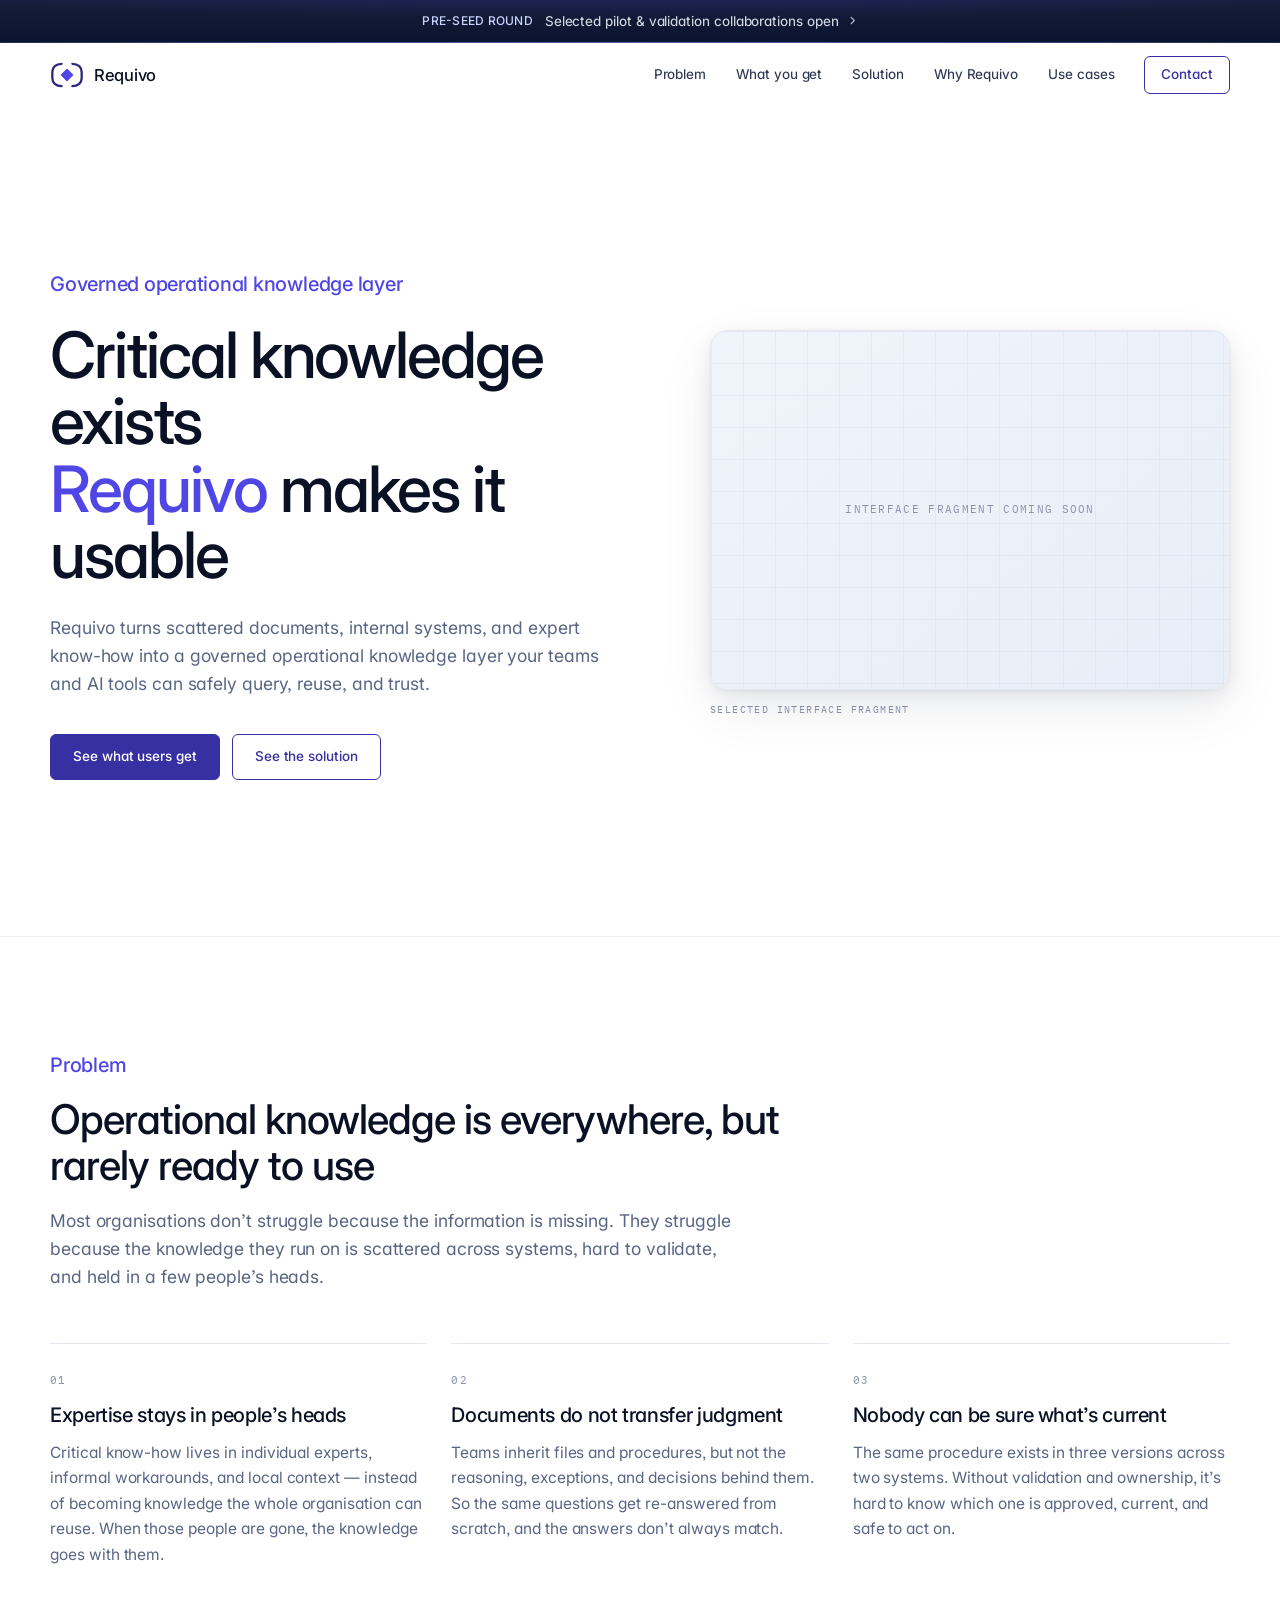
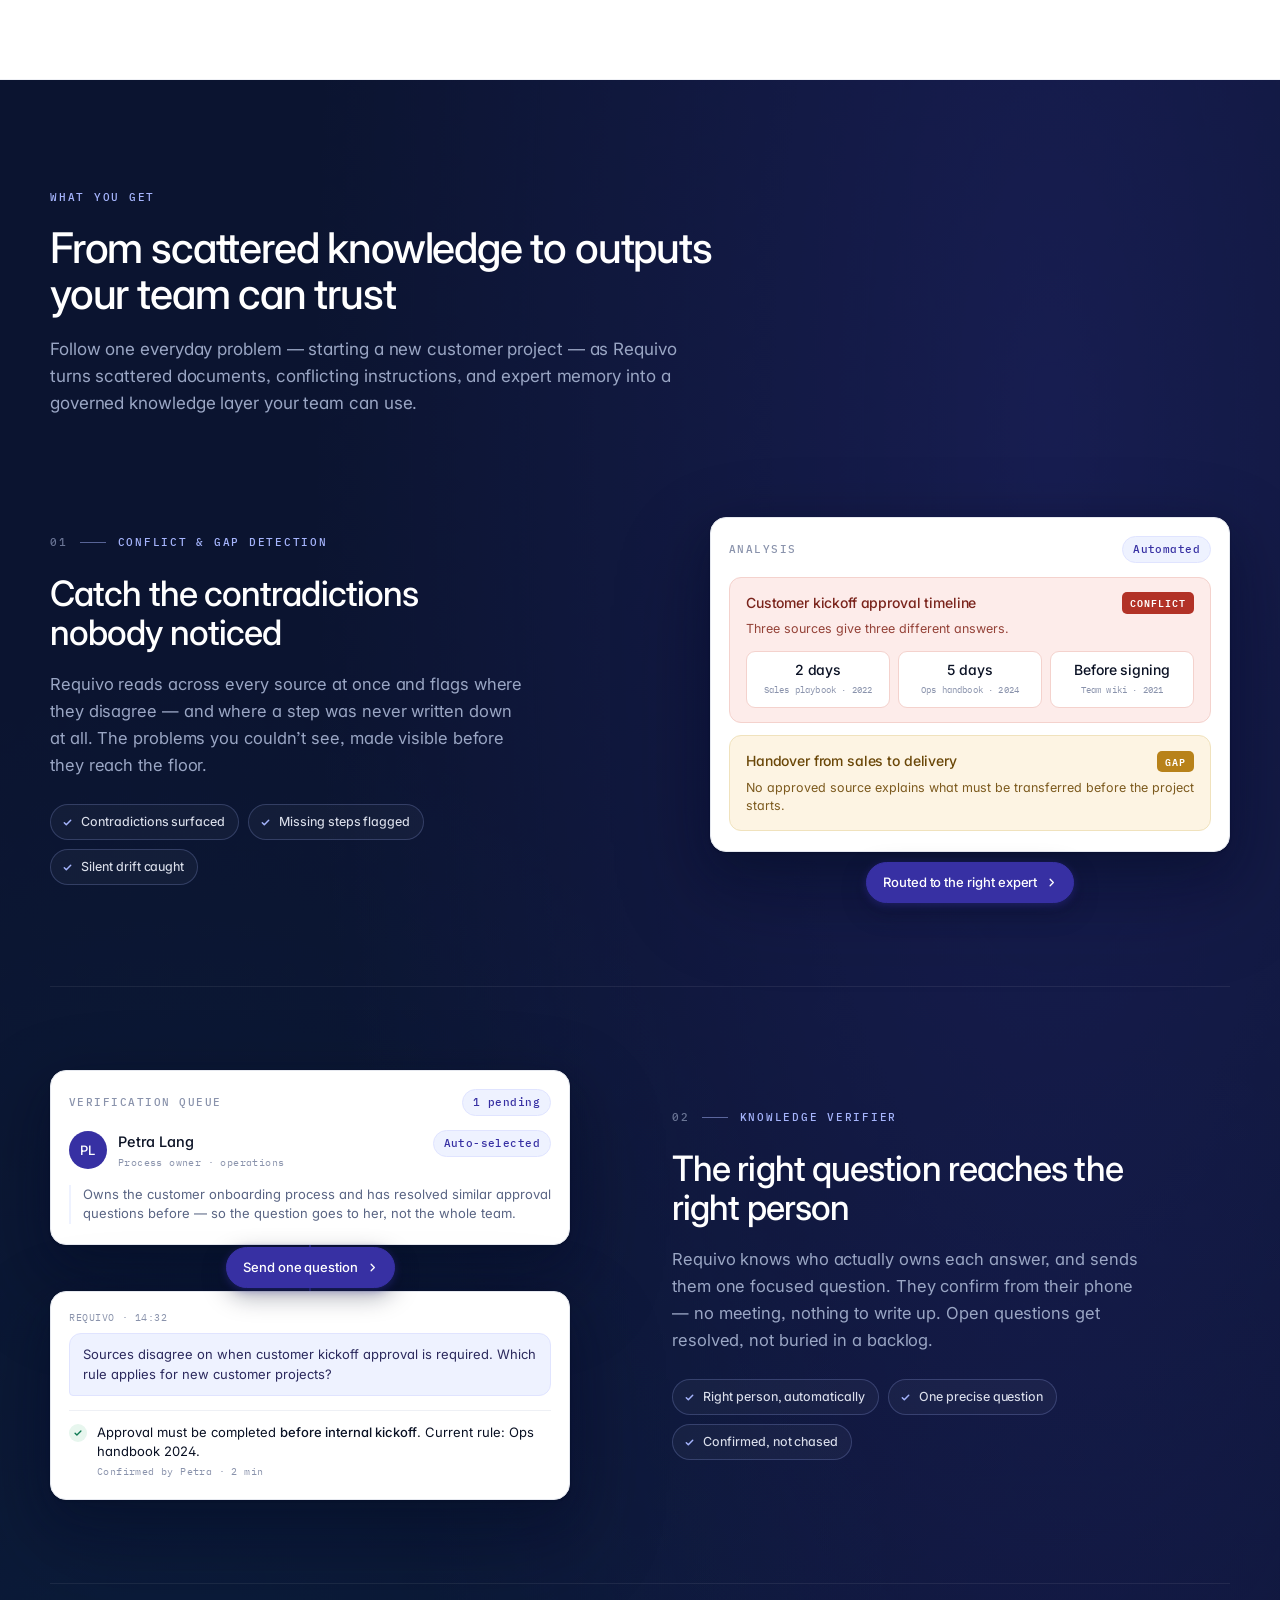
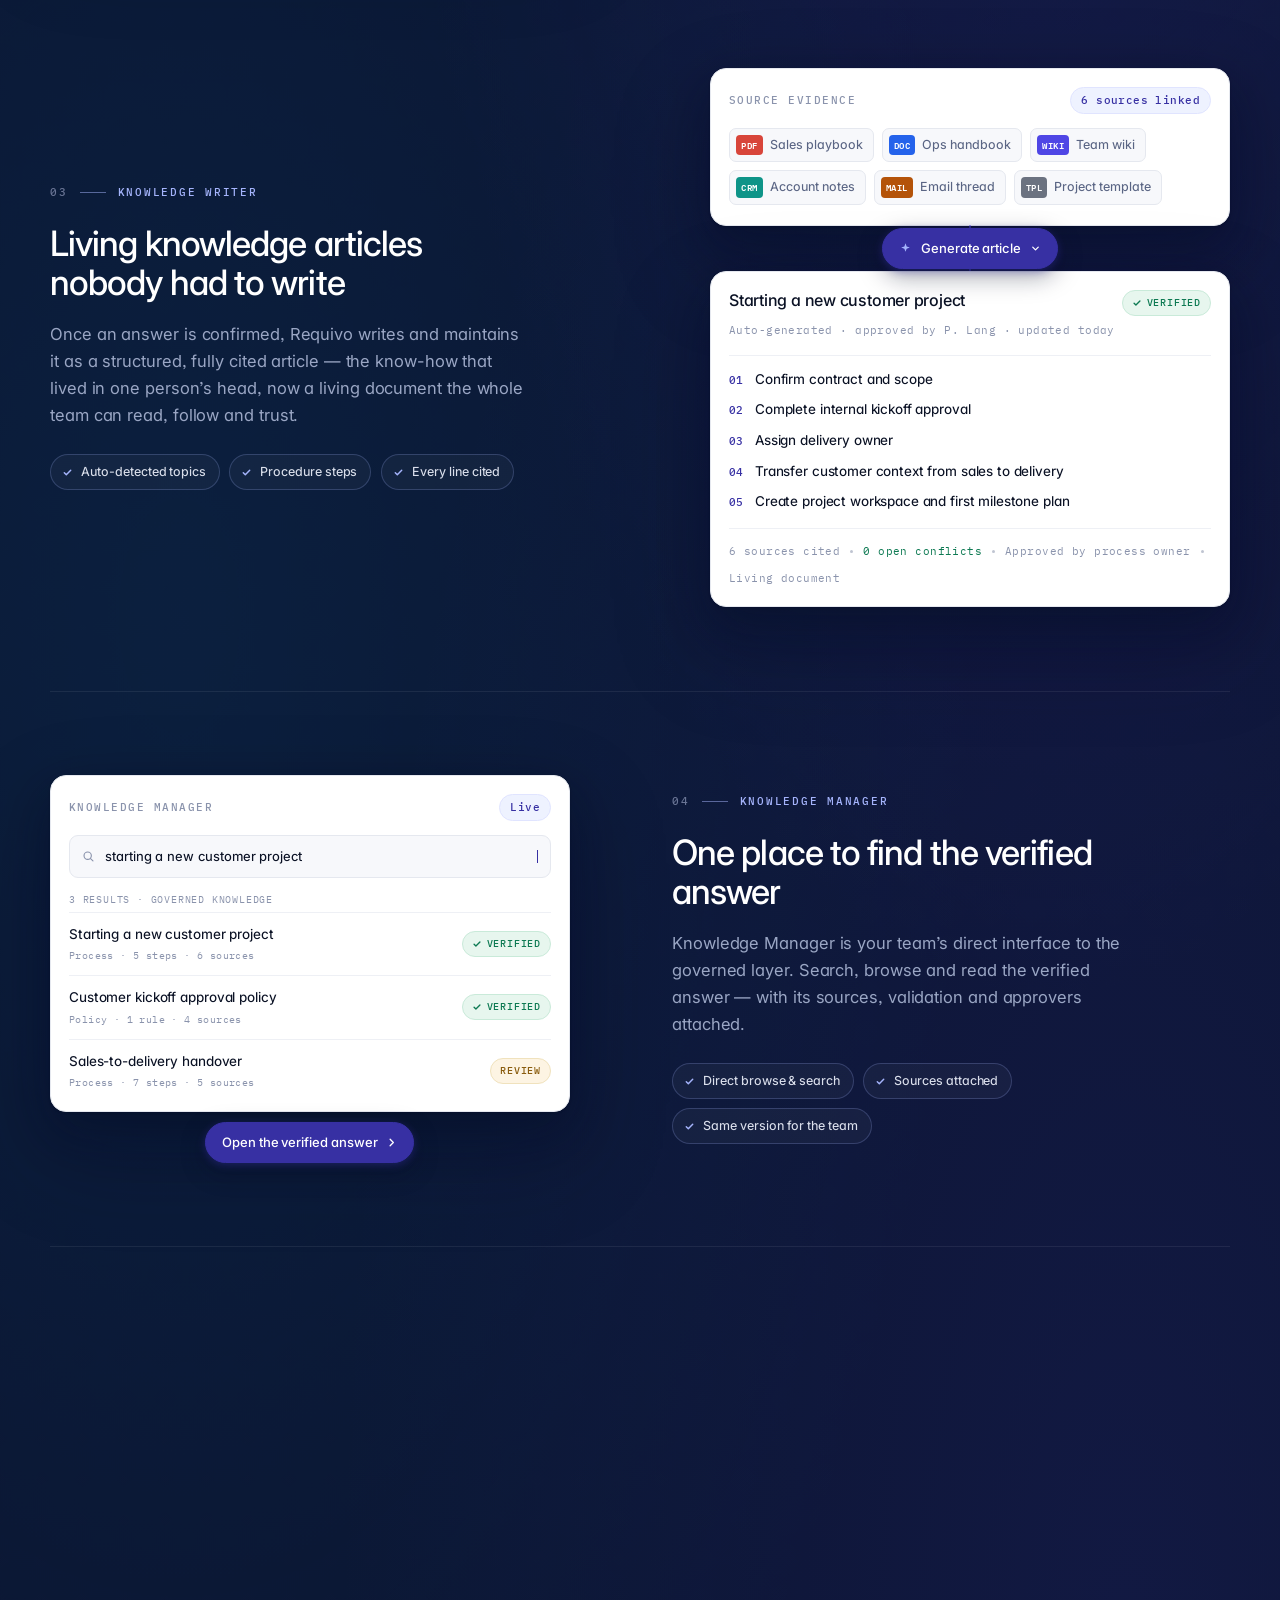
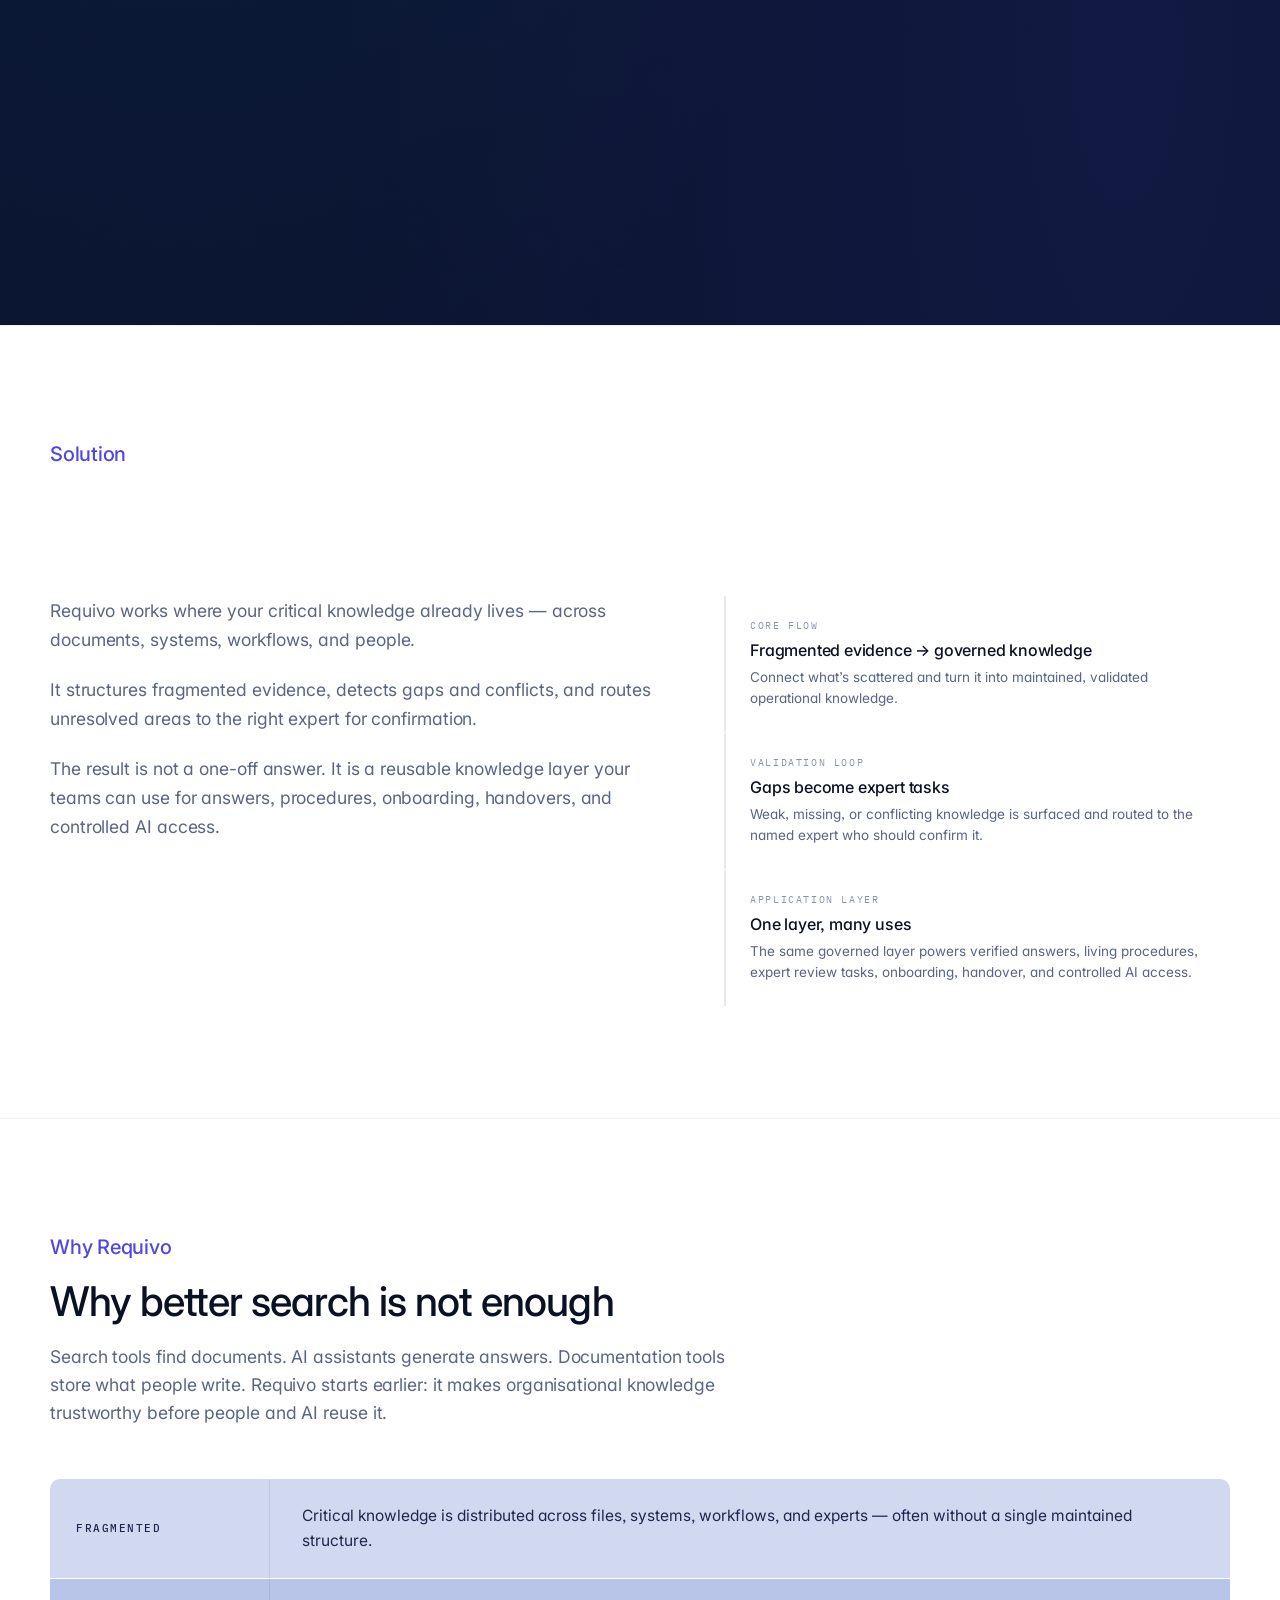
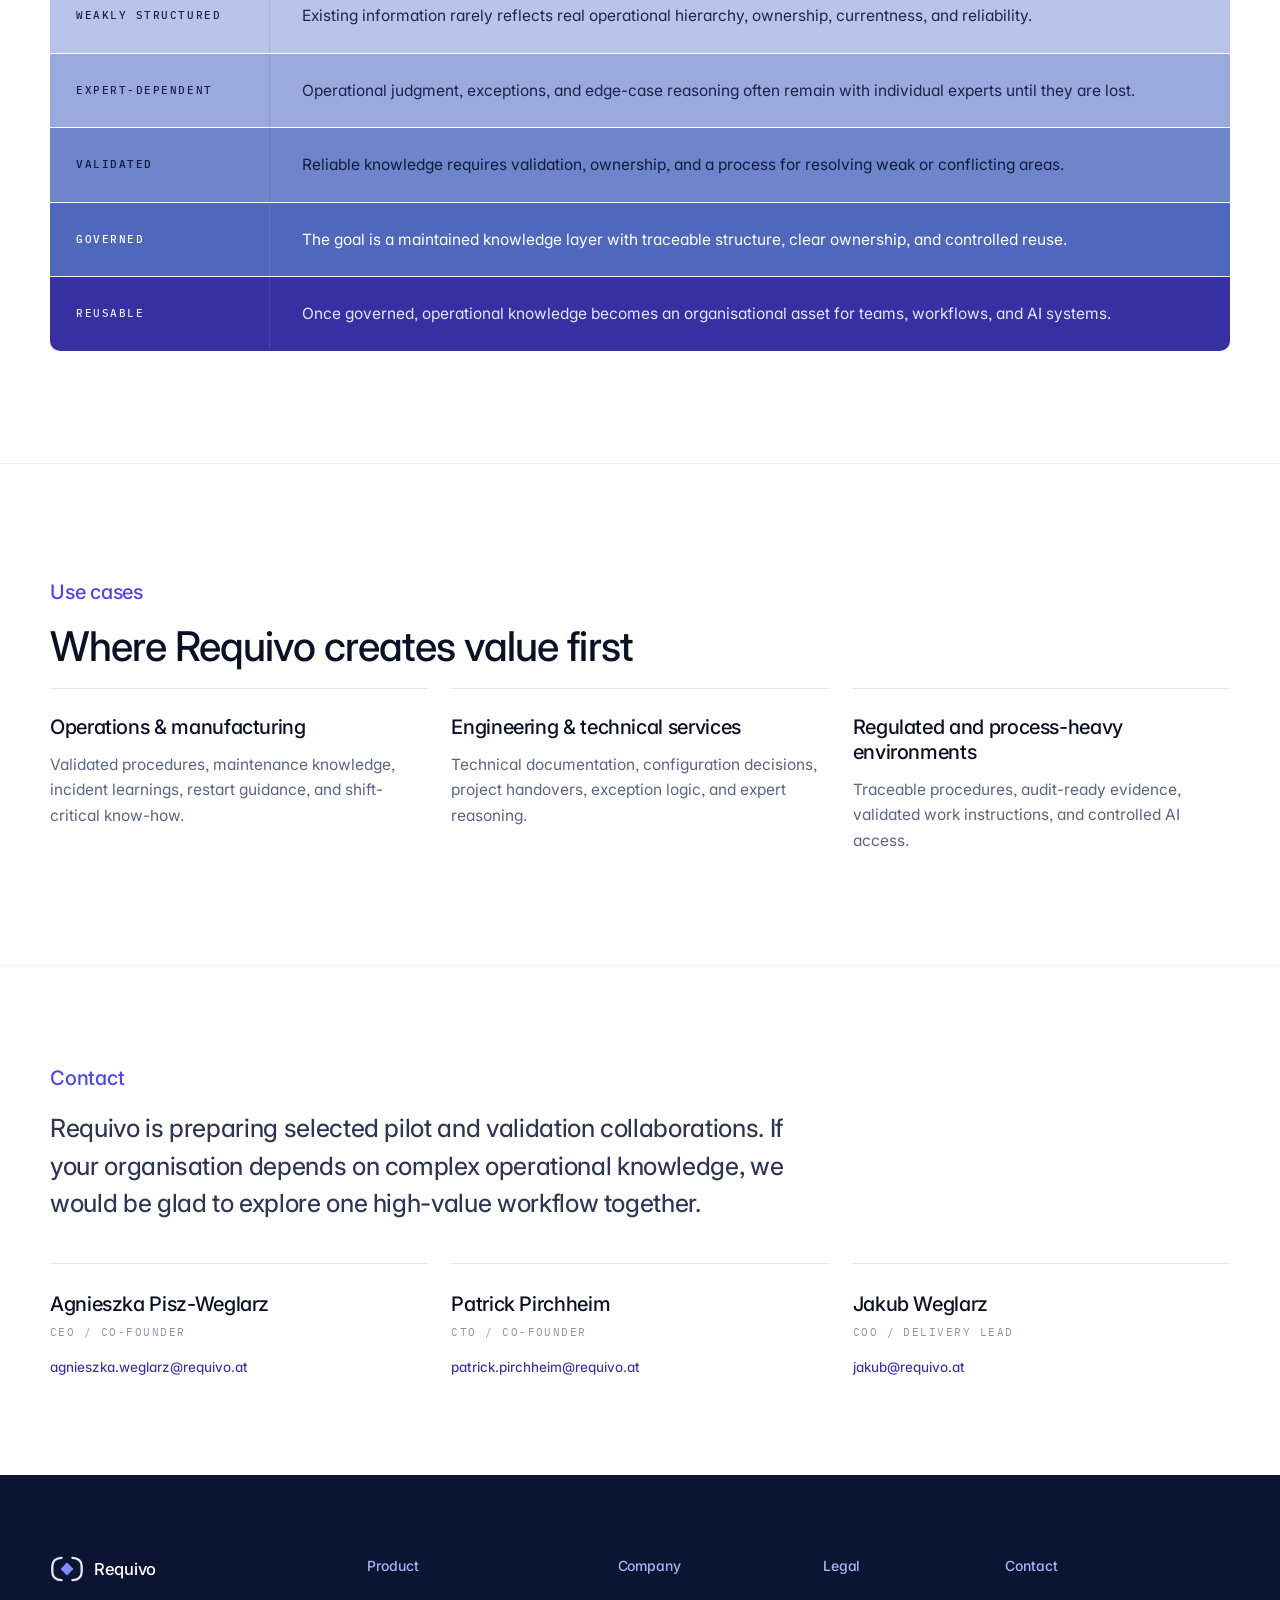
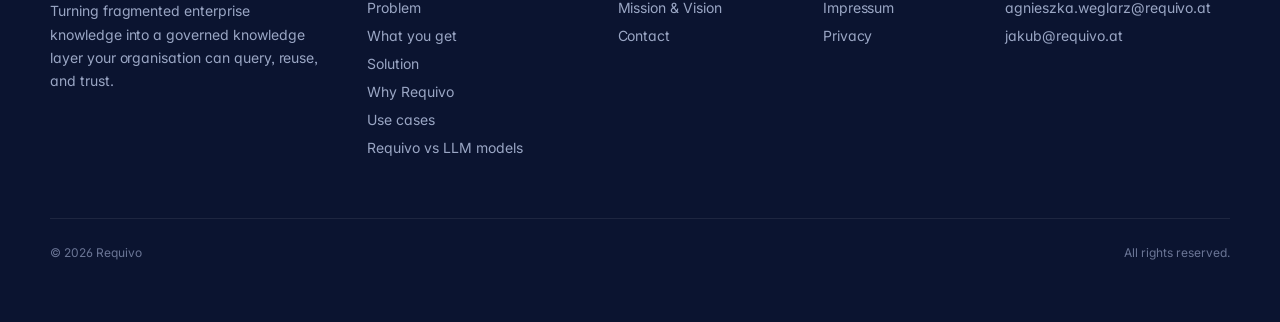
==== commit 874634f2: "Fix punctuation in section title" ====
--- a/index.html
+++ b/index.html
@@ -1496,7 +1496,7 @@
 <section id="problem">
   <div class="wrap">
     <div class="section-label">Problem</div>
-    <div class="section-title reveal">Operational knowledge is everywhere — but rarely ready to use</div>
+    <div class="section-title reveal">Operational knowledge is everywhere, but rarely ready to use</div>
     <div class="section-sub reveal d1">Most organisations don’t struggle because the information is missing. They struggle because the knowledge they run on is scattered across systems, hard to validate, and held in a few people’s heads.</div>
 
     <div class="prob-grid">
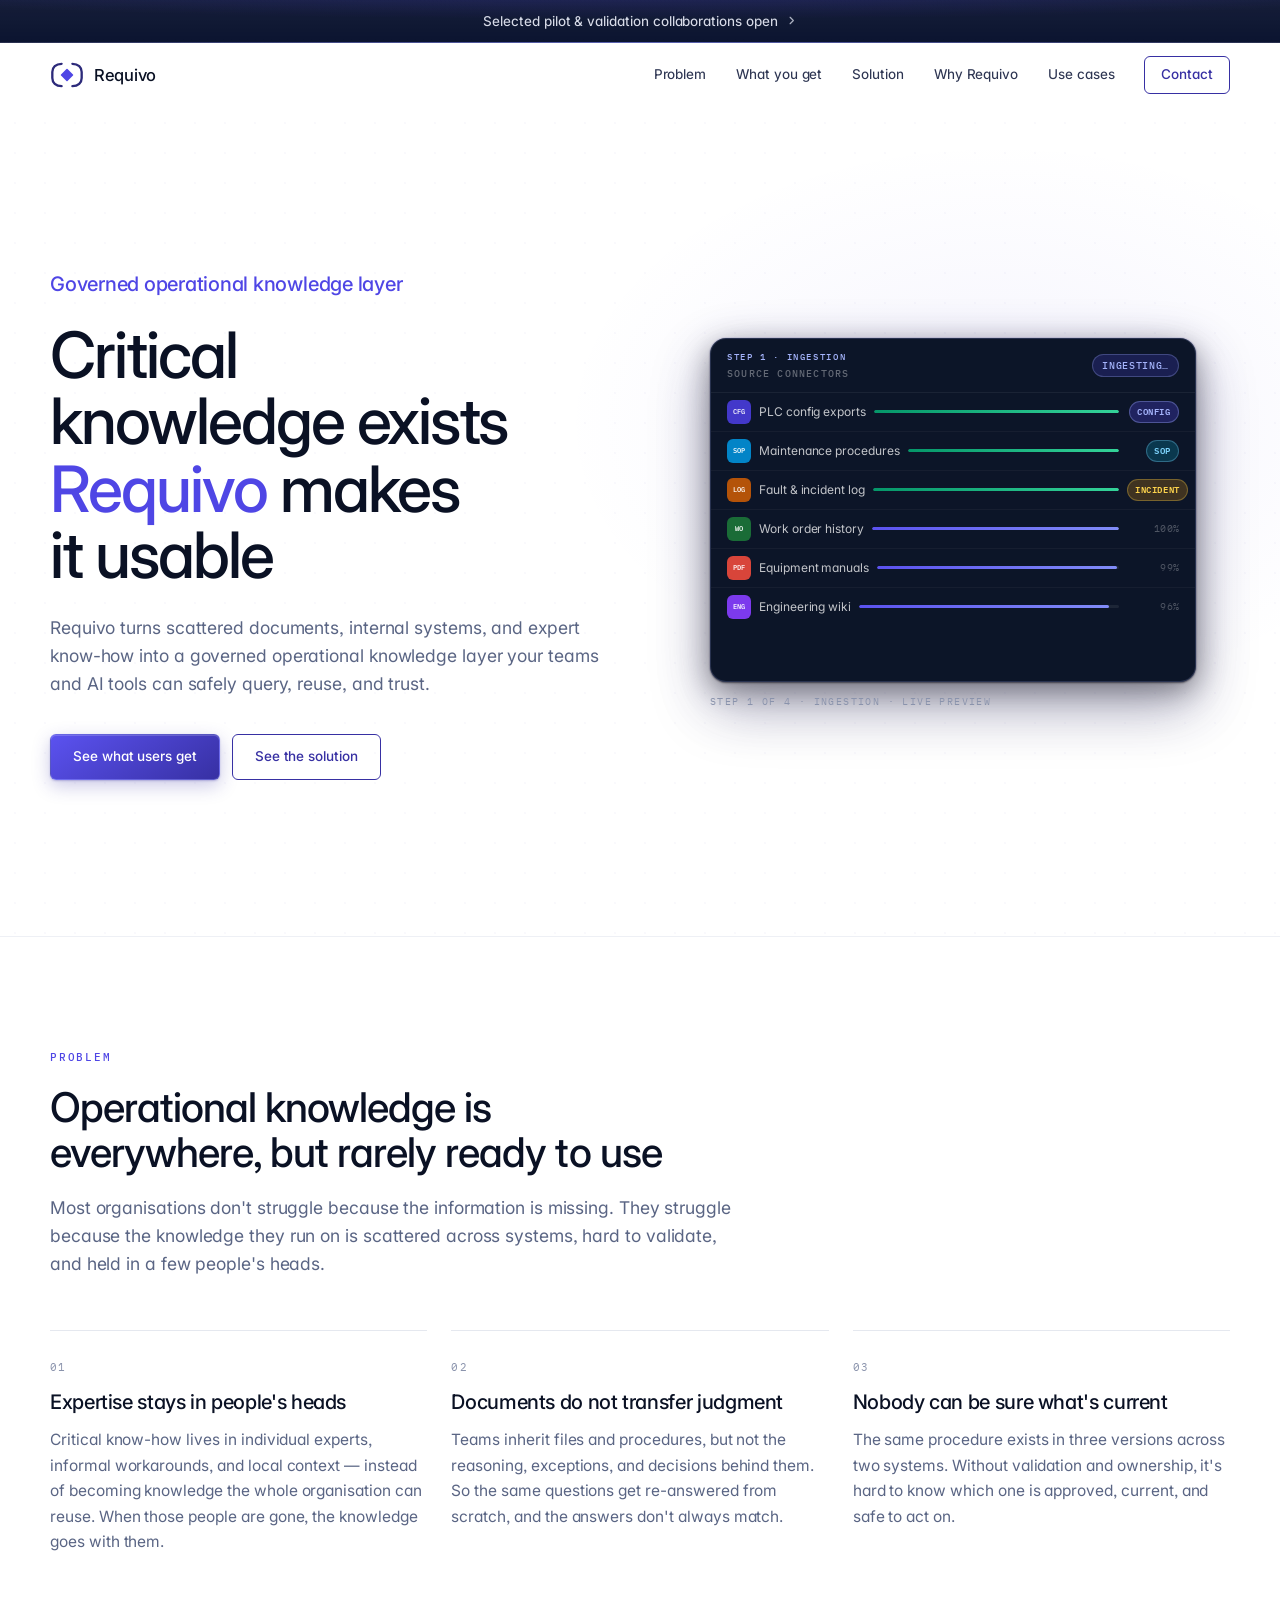
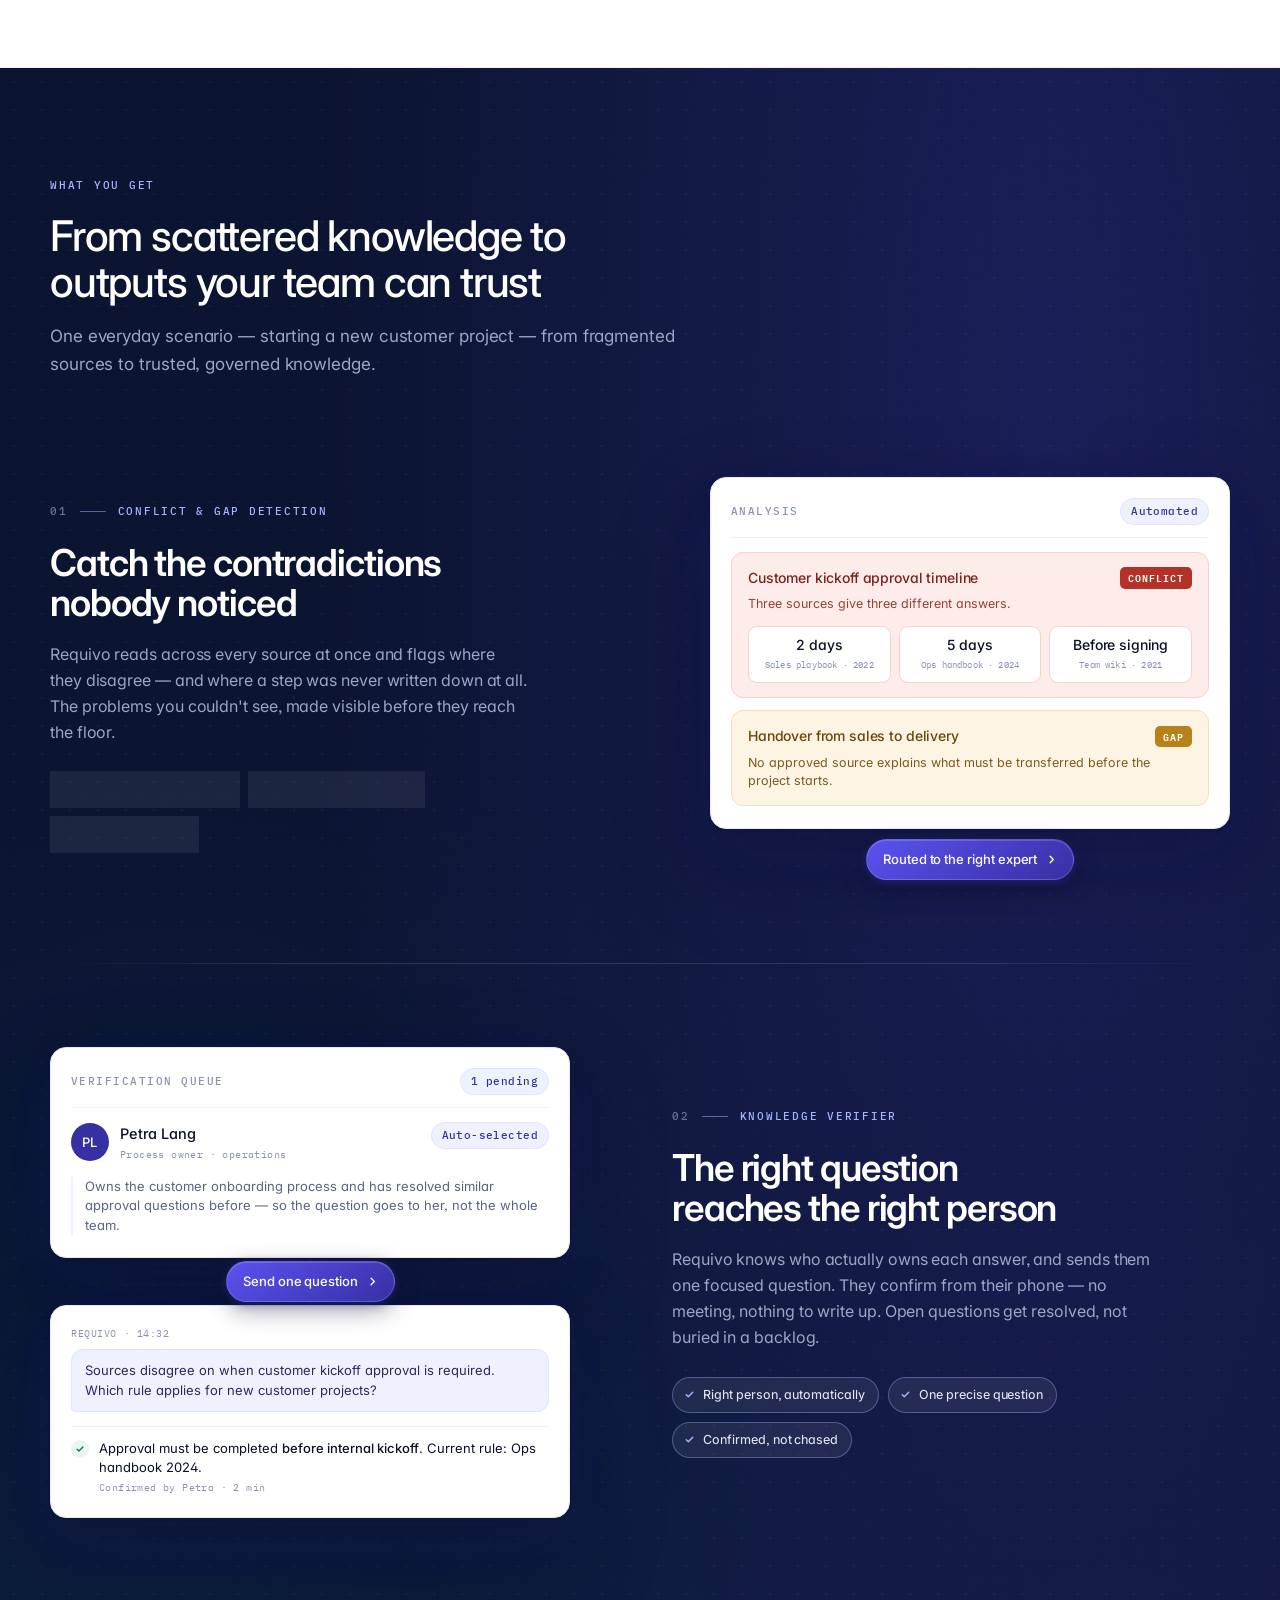
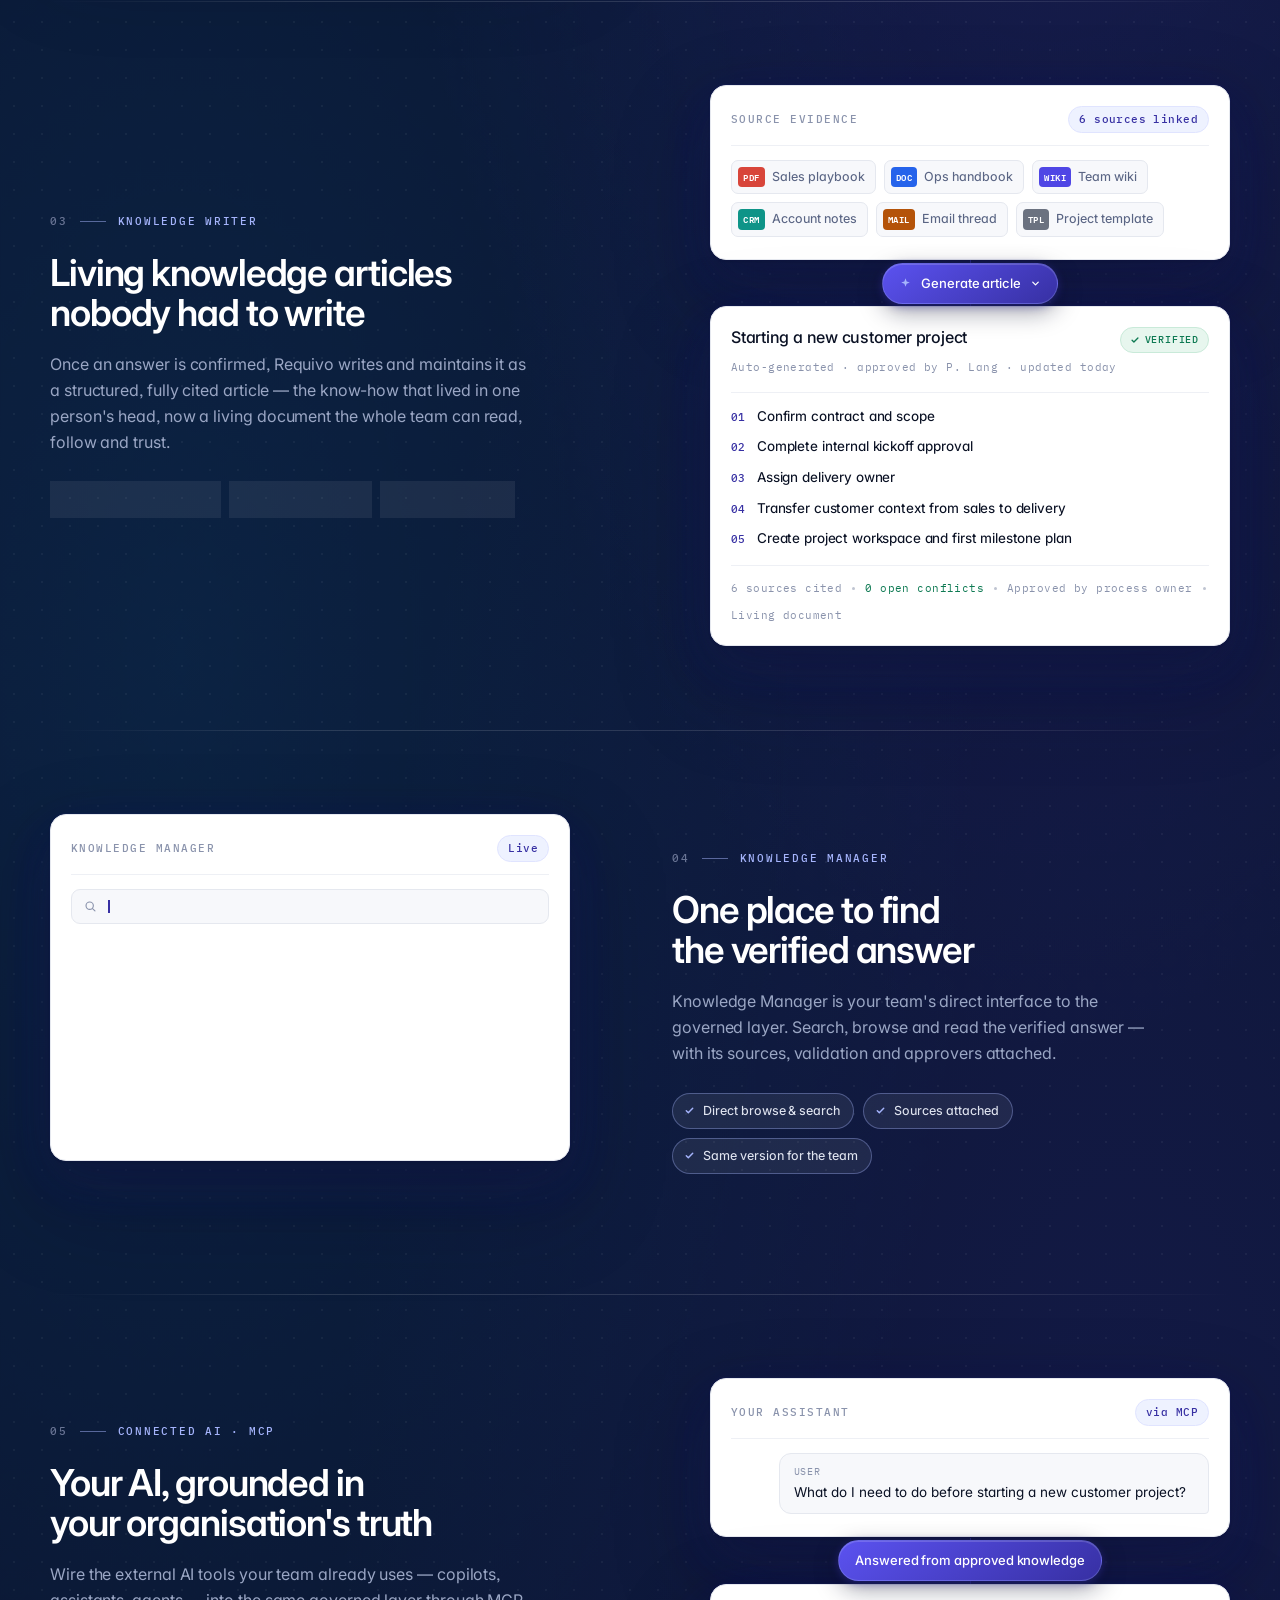
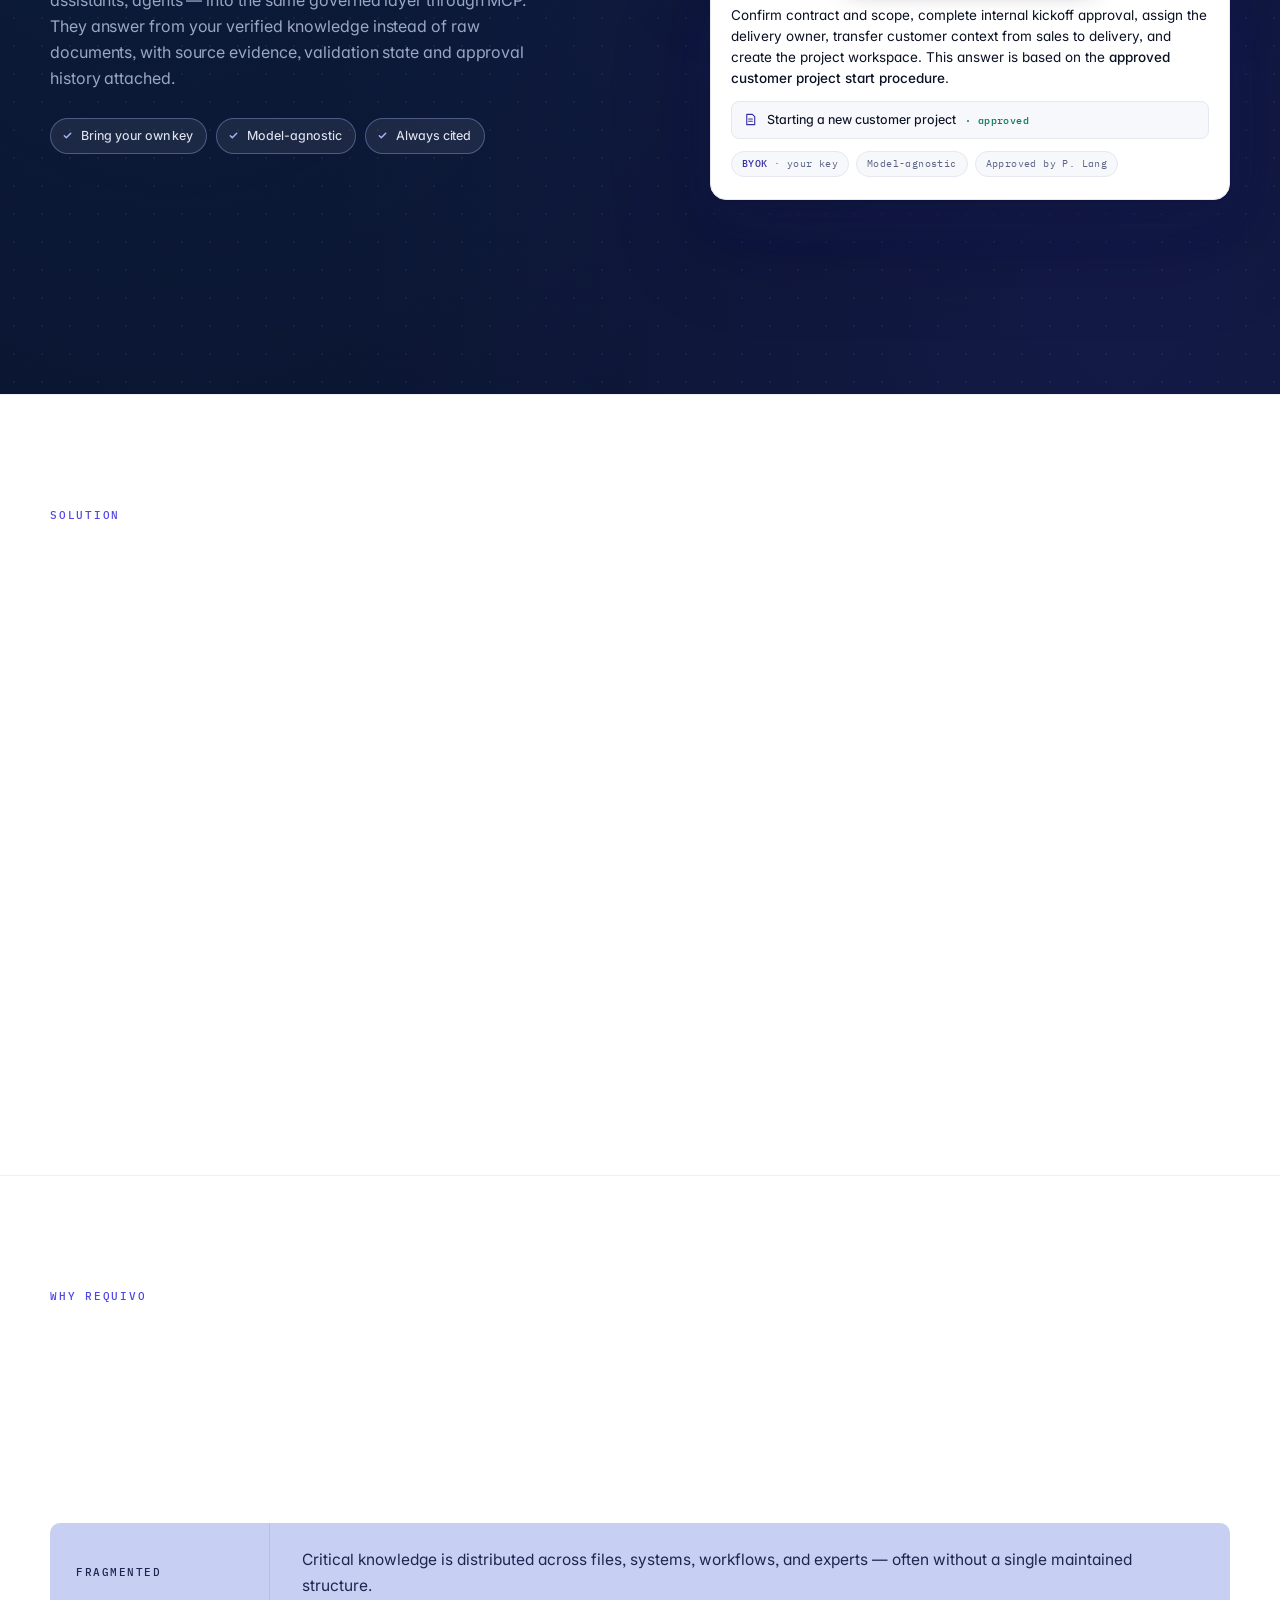
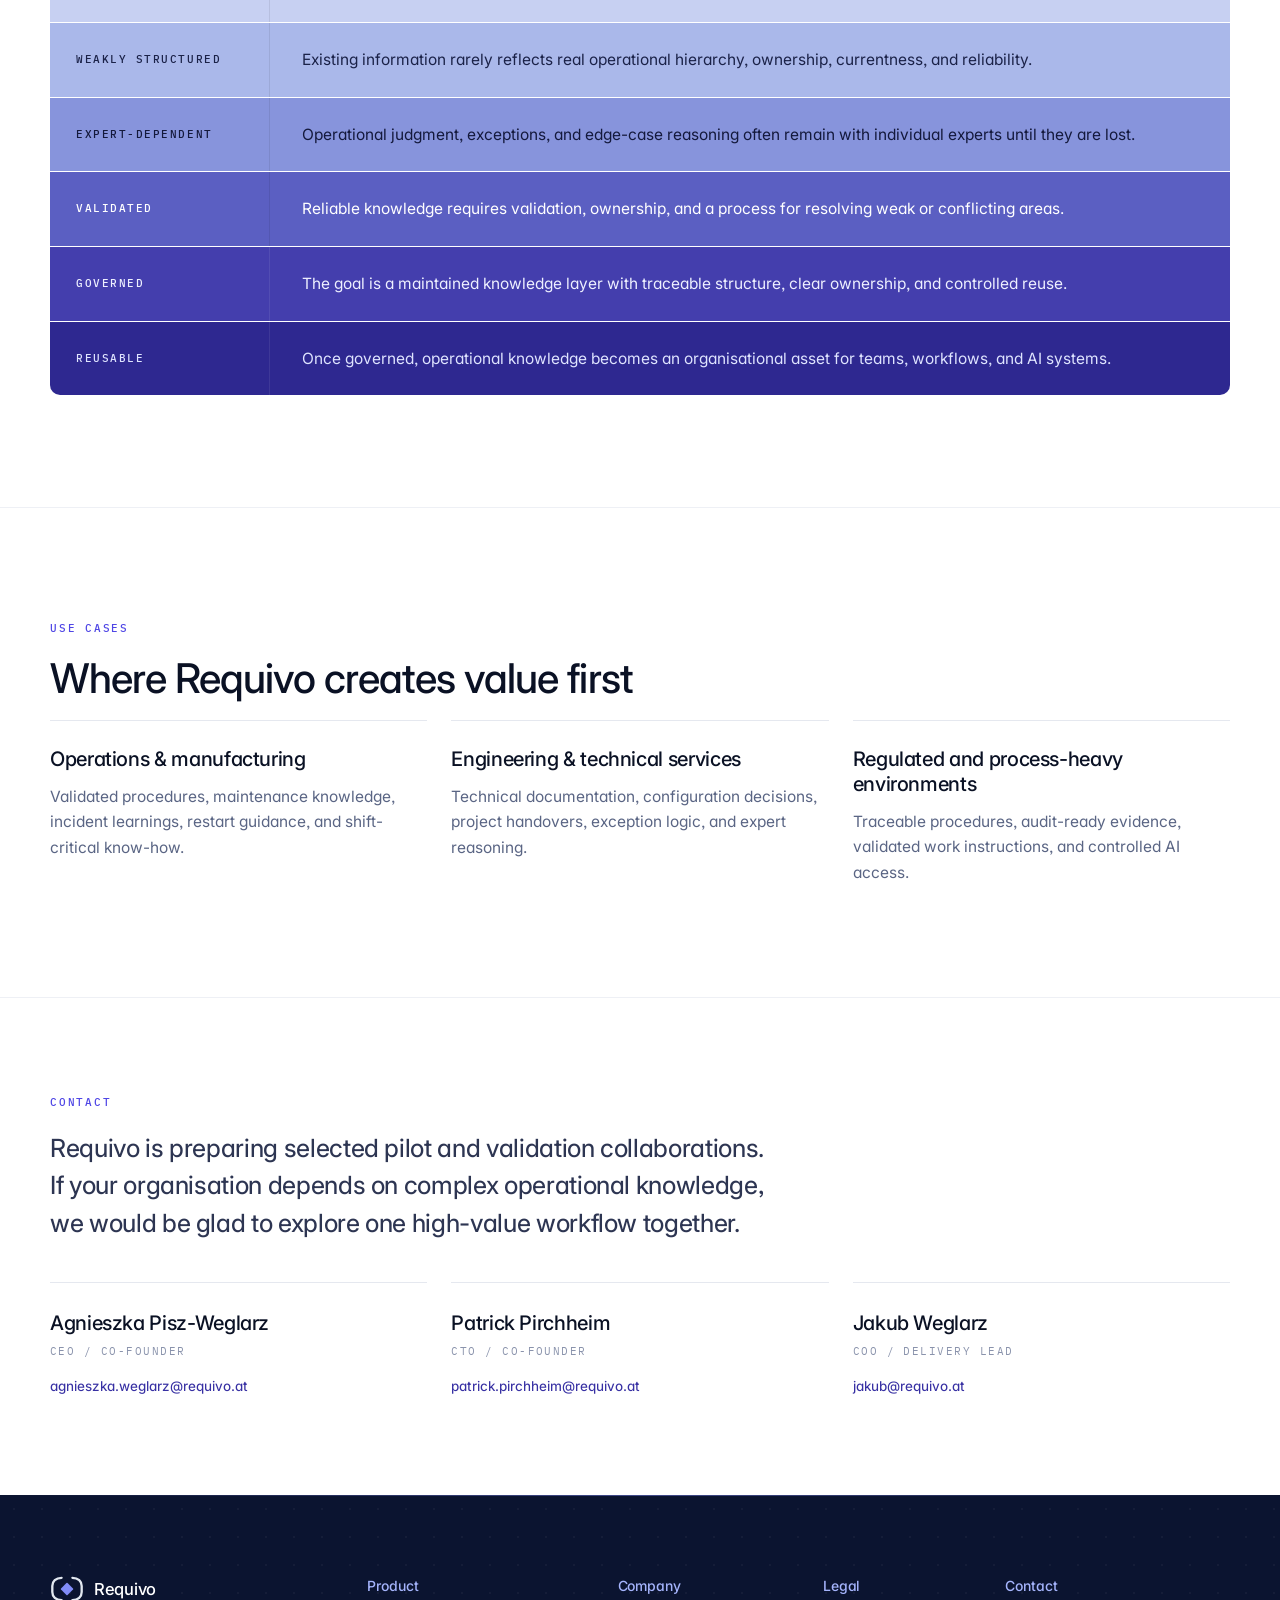
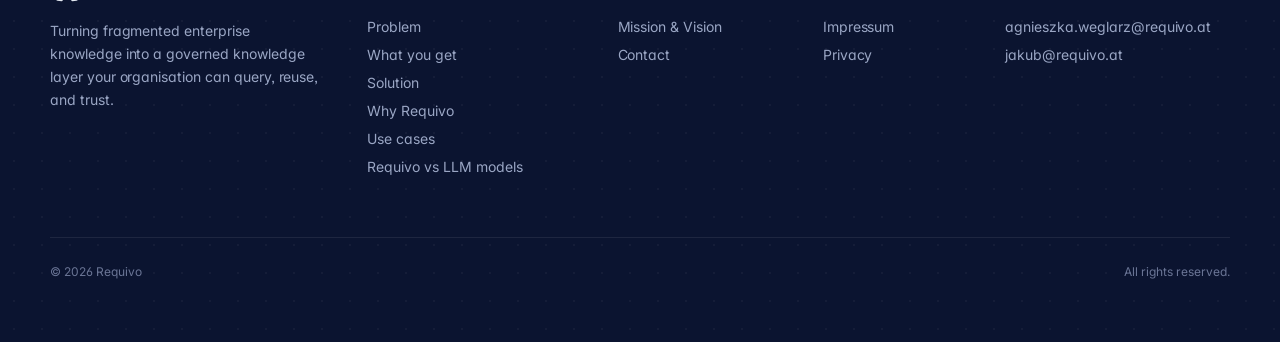
==== commit cb779ee9: "Update fmt.Println message from 'Hello' to 'Goodbye'" ====
--- a/index.html
+++ b/index.html
@@ -8,7 +8,6 @@
 <link rel="preconnect" href="https://fonts.googleapis.com" />
 <link rel="preconnect" href="https://fonts.gstatic.com" crossorigin />
 <link href="https://fonts.googleapis.com/css2?family=Inter:wght@300;400;450;500;600&family=IBM+Plex+Mono:wght@400;500&display=swap" rel="stylesheet" />
-
 
 <script>
   document.documentElement.classList.add('js');
@@ -84,6 +83,17 @@
 img { display: block; max-width: 100%; }
 .wrap { width: min(var(--max), calc(100% - 48px)); margin: 0 auto; }
 
+/* Craft details — branded text selection + keyboard focus */
+::selection {
+  background: #c7d2fe;
+  color: #1a1147;
+}
+:focus-visible {
+  outline: 2px solid var(--indigo-mid);
+  outline-offset: 3px;
+  border-radius: 3px;
+}
+
 /* =========================================================
    ANNOUNCEMENT BAR
    ========================================================= */
@@ -139,7 +149,7 @@
   align-items: center;
   gap: 8px;
 }
-.announce-msg { color: rgba(232,236,247,.90); }
+.announce-msg { color: rgba(232,236,247,.92); font-weight: 450; letter-spacing: -.004em; }
 
 .announce-arrow {
   flex: none;
@@ -172,6 +182,21 @@
   box-shadow: 0 1px 0 var(--line-soft);
 }
 
+/* Scroll progress — thin indigo line tracking page position */
+.nav-progress {
+  position: absolute;
+  left: 0; bottom: -1px;
+  height: 2px;
+  width: 0%;
+  background: linear-gradient(90deg, #4f46e5 0%, #818cf8 100%);
+  box-shadow: 0 0 8px rgba(79,70,229,.45);
+  transform-origin: left center;
+  will-change: width;
+  transition: opacity .3s ease;
+  opacity: 0;
+}
+nav.raised .nav-progress { opacity: 1; }
+
 .nav-inner {
   display: flex;
   align-items: center;
@@ -248,6 +273,18 @@
   isolation: isolate;
   background: var(--bg);
 }
+/* Subtle depth — ties the white hero to the dark section's texture language */
+.hero::before {
+  content: '';
+  position: absolute;
+  inset: 0;
+  z-index: 1;
+  background:
+    radial-gradient(circle, rgba(55,48,163,.028) 1px, transparent 1px),
+    radial-gradient(ellipse 55% 55% at 78% 38%, rgba(79,70,229,.06) 0%, transparent 62%);
+  background-size: 30px 30px, 100% 100%;
+  pointer-events: none;
+}
 
 .hero-inner {
   position: relative;
@@ -278,6 +315,7 @@
   color: var(--text);
   margin-bottom: 26px;
   max-width: 720px;
+  text-wrap: balance;
 }
 
 .hero h1 .line { display: block; }
@@ -316,18 +354,27 @@
   letter-spacing: -.005em;
   cursor: pointer;
   border: 1px solid transparent;
-  transition: background .18s var(--ease), color .18s var(--ease), border-color .18s var(--ease), box-shadow .2s var(--ease);
+  transition: background .18s var(--ease), color .18s var(--ease), border-color .18s var(--ease), box-shadow .2s var(--ease), transform .2s var(--ease);
   white-space: nowrap;
 }
 
 .btn-primary {
-  background: var(--indigo);
+  background: linear-gradient(145deg, #5b52f0 0%, #3730a3 100%);
   color: #fff;
-  border-color: var(--indigo);
+  border-color: rgba(165,180,252,.28);
+  box-shadow:
+    0 1px 2px  rgba(55,48,163,.28),
+    0 6px 18px rgba(55,48,163,.26),
+    inset 0 1px 0 rgba(255,255,255,.18);
 }
 .btn-primary:hover {
-  background: #2d2785;
-  border-color: #2d2785;
+  background: linear-gradient(145deg, #5750ee 0%, #2d2785 100%);
+  border-color: rgba(165,180,252,.42);
+  box-shadow:
+    0 2px 6px  rgba(55,48,163,.34),
+    0 10px 28px rgba(55,48,163,.32),
+    inset 0 1px 0 rgba(255,255,255,.18);
+  transform: translateY(-1px);
 }
 
 .btn-outline {
@@ -415,19 +462,192 @@
 }
 
 /* =========================================================
+   HERO INGESTION PANEL — dark floating instrument
+   No frame. Sits directly on white hero background.
+   ========================================================= */
+
+/* Panel floats on white hero bg — drama comes from its own shadow */
+.hi-panel {
+  width: 100%;
+  max-width: 486px;
+  background: #0c1528;
+  border: 1px solid rgba(165,180,252,.18);
+  border-radius: 16px;
+  overflow: hidden;
+  box-shadow:
+    0 1px 2px   rgba(0,0,0,.50),
+    0 8px 28px  rgba(0,0,0,.36),
+    0 24px 60px rgba(0,0,0,.26),
+    0 0 0 1px   rgba(79,70,229,.08),
+    0 20px 56px rgba(79,70,229,.18);
+}
+
+/* Panel header: step label + connector title + status */
+.hi-panel-head {
+  display: flex;
+  align-items: center;
+  justify-content: space-between;
+  padding: 11px 16px 10px;
+  border-bottom: 1px solid rgba(255,255,255,.06);
+}
+.hi-panel-meta { display: flex; flex-direction: column; gap: 2px; }
+.hi-panel-step {
+  font-family: var(--font-mono);
+  font-size: 9px;
+  font-weight: 500;
+  letter-spacing: .18em;
+  text-transform: uppercase;
+  color: #a5b4fc;
+}
+.hi-panel-label {
+  font-family: var(--font-mono);
+  font-size: 10px;
+  font-weight: 500;
+  letter-spacing: .12em;
+  text-transform: uppercase;
+  color: rgba(255,255,255,.36);
+}
+
+/* Status pill — dark variants */
+.hi-status {
+  font-family: var(--font-mono);
+  font-size: 9.5px;
+  font-weight: 500;
+  letter-spacing: .07em;
+  text-transform: uppercase;
+  padding: 3px 9px;
+  border-radius: 100px;
+  border: 1px solid transparent;
+}
+.hi-status--active {
+  color: #a5b4fc;
+  background: rgba(79,70,229,.22);
+  border-color: rgba(165,180,252,.28);
+}
+.hi-status--ok {
+  color: #6ee7b7;
+  background: rgba(16,185,129,.16);
+  border-color: rgba(52,211,153,.26);
+}
+
+/* Source rows */
+.hi-row {
+  display: flex;
+  align-items: center;
+  gap: 8px;
+  padding: 7px 16px;
+  border-bottom: 1px solid rgba(255,255,255,.04);
+}
+.hi-row:last-child { border-bottom: none; }
+
+.hi-icon {
+  flex: none;
+  width: 24px;
+  height: 24px;
+  border-radius: 6px;
+  display: flex;
+  align-items: center;
+  justify-content: center;
+  color: rgba(255,255,255,.92);
+  font-family: var(--font-mono);
+  font-size: 7px;
+  font-weight: 600;
+  letter-spacing: .02em;
+}
+
+.hi-name {
+  flex: 0 0 auto;
+  max-width: 158px;
+  font-family: var(--font-sans);
+  font-size: 12px;
+  font-weight: 400;
+  color: rgba(255,255,255,.75);
+  letter-spacing: -.005em;
+  white-space: nowrap;
+  overflow: hidden;
+  text-overflow: ellipsis;
+}
+
+/* Precision-thin progress track */
+.hi-bar-wrap {
+  flex: 1 1 auto;
+  min-width: 0;
+  height: 3px;
+  background: rgba(255,255,255,.07);
+  border-radius: 2px;
+  overflow: hidden;
+}
+.hi-bar-fill {
+  height: 100%;
+  width: 0%;
+  border-radius: 2px;
+  background: linear-gradient(90deg, #5b52f0 0%, #818cf8 100%);
+}
+
+/* Percentage / type pill */
+.hi-pct {
+  flex: none;
+  width: 52px;
+  text-align: right;
+  font-family: var(--font-mono);
+  font-size: 10px;
+  letter-spacing: .02em;
+  color: rgba(255,255,255,.28);
+  white-space: nowrap;
+}
+.hi-pct--done { /* marker only — styling on .hi-type-pill child */ }
+
+/* Colored type pills — dark background variants */
+.hi-type-pill {
+  display: inline-flex;
+  align-items: center;
+  font-family: var(--font-mono);
+  font-size: 8.5px;
+  font-weight: 600;
+  letter-spacing: .07em;
+  text-transform: uppercase;
+  padding: 3px 7px;
+  border-radius: 100px;
+  border: 1px solid;
+  white-space: nowrap;
+  animation: hi-badge-in .26s cubic-bezier(.34,1.56,.64,1) both;
+}
+@keyframes hi-badge-in {
+  from { opacity: 0; transform: scale(.76) translateY(3px); }
+  to   { opacity: 1; transform: none; }
+}
+
+/* Footer: subtle green completion strip at card base */
+.hi-footer {
+  display: flex;
+  align-items: flex-start;
+  gap: 8px;
+  padding: 9px 16px 11px;
+  border-top: 1px solid rgba(52,211,153,.16);
+  background: rgba(16,185,129,.055);
+  font-family: var(--font-sans);
+  font-size: 11.5px;
+  line-height: 1.5;
+  color: rgba(110,231,183,.85);
+  opacity: 0;
+}
+.hi-footer-icon { flex: none; margin-top: 1px; color: #34d399; }
+.hi-footer b { font-weight: 600; color: #a7f3d0; }
+
+/* =========================================================
    SECTIONS
    ========================================================= */
 section { padding: 112px 0; }
 section + section { border-top: 1px solid var(--line-soft); }
 
 .section-label {
-  font-family: var(--font-sans);
-  font-size: var(--fs-label);
+  font-family: var(--font-mono);
+  font-size: 11px;
   font-weight: 500;
-  letter-spacing: -.012em;
-  text-transform: none;
-  color: var(--brand);
-  margin-bottom: 16px;
+  letter-spacing: .16em;
+  text-transform: uppercase;
+  color: var(--indigo-mid);
+  margin-bottom: 18px;
   display: block;
   background: transparent;
   padding: 0;
@@ -443,6 +663,7 @@
   color: var(--text);
   margin-bottom: 18px;
   max-width: 820px;
+  text-wrap: balance;
 }
 
 .section-sub {
@@ -606,12 +827,12 @@
   font-weight: 400;
 }
 
-.strata-row:nth-child(1) { background: #d1d9f0; color: #1e2650; }
-.strata-row:nth-child(2) { background: #b8c4e8; color: #1e2650; }
-.strata-row:nth-child(3) { background: #9baade; color: #1a224a; }
-.strata-row:nth-child(4) { background: #6e85cc; color: #111a3e; }
-.strata-row:nth-child(5) { background: #4f68bc; color: #ffffff; }
-.strata-row:nth-child(6) { background: #3730a3; color: #e0e7ff; }
+.strata-row:nth-child(1) { background: #c7d0f2; color: #1f2550; }
+.strata-row:nth-child(2) { background: #aab8ea; color: #1b2248; }
+.strata-row:nth-child(3) { background: #8794dc; color: #14193c; }
+.strata-row:nth-child(4) { background: #5b5fc2; color: #ffffff; }
+.strata-row:nth-child(5) { background: #443ead; color: #eef0ff; }
+.strata-row:nth-child(6) { background: #2e2890; color: #dfe4ff; }
 
 .strata-row:nth-child(1) .strata-label,
 .strata-row:nth-child(2) .strata-label,
@@ -665,7 +886,6 @@
 
 /* =========================================================
    CONTACT (white, inherited)
-   Tightened: smaller intro, less padding, names closer to "Contact"
    ========================================================= */
 #contact { padding: 96px 0; }
 #contact .section-title {
@@ -736,7 +956,28 @@
 footer {
   background: var(--bg-deep);
   padding: 80px 0 60px;
-}
+  position: relative;
+  overflow: hidden;
+}
+/* dot-grid texture, same language as the dark What-you-get section */
+footer::before {
+  content: '';
+  position: absolute;
+  inset: 0;
+  z-index: 0;
+  background: radial-gradient(circle, rgba(255,255,255,.04) 1px, transparent 1px);
+  background-size: 28px 28px;
+  pointer-events: none;
+}
+/* top accent line — bookends the page against the announce bar */
+footer::after {
+  content: '';
+  position: absolute;
+  top: 0; left: 0; right: 0;
+  height: 1px;
+  background: linear-gradient(90deg, transparent, rgba(129,140,248,.45), transparent);
+}
+footer .wrap { position: relative; z-index: 1; }
 
 .footer-grid {
   display: grid;
@@ -816,6 +1057,25 @@
 .d2 { transition-delay: .16s; }
 
 /* =========================================================
+   HERO ENTRANCE — staggered rise on load
+   ========================================================= */
+@media (prefers-reduced-motion: no-preference) {
+  .js .hero-rise {
+    opacity: 0;
+    animation: hero-rise-in .72s var(--ease) forwards;
+  }
+  .js .hero-rise-1 { animation-delay: .05s; }
+  .js .hero-rise-2 { animation-delay: .14s; }
+  .js .hero-rise-3 { animation-delay: .23s; }
+  .js .hero-rise-4 { animation-delay: .32s; }
+  .js .hero-rise-5 { animation-delay: .20s; }
+}
+@keyframes hero-rise-in {
+  from { opacity: 0; transform: translateY(16px); }
+  to   { opacity: 1; transform: none; }
+}
+
+/* =========================================================
    RESPONSIVE
    ========================================================= */
 @media (max-width: 1180px) {
@@ -870,9 +1130,6 @@
 
 /* =========================================================
    REQUIVO · WHAT-YOU-GET SPOTLIGHT SUITE
-   Five outcome spotlights · one running scenario
-   (starting a new customer project) · alternating zigzag
-   on the dark instrument field.
    ========================================================= */
 .rqw-suite {
   --rqw-sans: 'Inter', system-ui, -apple-system, 'Segoe UI', sans-serif;
@@ -915,9 +1172,11 @@
   position: absolute;
   inset: 0;
   background:
-    radial-gradient(ellipse at 82% 10%, rgba(79,70,229,.18) 0%, transparent 50%),
-    radial-gradient(ellipse at 14% 62%, rgba(14,165,233,.08) 0%, transparent 52%),
-    radial-gradient(ellipse at 88% 92%, rgba(79,70,229,.10) 0%, transparent 50%);
+    radial-gradient(circle, rgba(255,255,255,.048) 1px, transparent 1px),
+    radial-gradient(ellipse at 82% 10%,  rgba(79,70,229,.22)  0%, transparent 50%),
+    radial-gradient(ellipse at 14% 62%,  rgba(14,165,233,.10) 0%, transparent 52%),
+    radial-gradient(ellipse at 88% 92%,  rgba(79,70,229,.13)  0%, transparent 50%);
+  background-size: 28px 28px, 100% 100%, 100% 100%, 100% 100%;
   pointer-events: none;
 }
 .rqw-inner {
@@ -946,6 +1205,7 @@
   line-height: 1.1;
   letter-spacing: -.028em;
   color: #fff;
+  text-wrap: balance;
 }
 .rqw-head p {
   margin: 0;
@@ -964,7 +1224,16 @@
   align-items: center;
   padding: clamp(60px, 6.5vw, 88px) 0;
 }
-.rqw-row + .rqw-row { border-top: 1px solid rgba(255,255,255,.07); }
+.rqw-row + .rqw-row {
+  border-top: 1px solid transparent;
+  border-image: linear-gradient(
+    90deg,
+    transparent 0%,
+    rgba(255,255,255,.13) 22%,
+    rgba(255,255,255,.13) 78%,
+    transparent 100%
+  ) 1;
+}
 .rqw-row--flip .rqw-copy { order: 1; }
 
 .rqw-copy { max-width: 480px; }
@@ -999,15 +1268,16 @@
 
 .rqw-title {
   font-family: var(--rqw-sans);
-  font-size: clamp(26px, 2.9vw, 35px);
-  font-weight: 500;
-  line-height: 1.14;
-  letter-spacing: -.026em;
+  font-size: clamp(26px, 2.9vw, 40px);
+  font-weight: 600;
+  line-height: 1.1;
+  letter-spacing: -.030em;
   color: #fff;
   margin: 0 0 18px;
+  text-wrap: balance;
 }
 .rqw-sub {
-  font-size: 16.5px;
+  font-size: 16px;
   line-height: 1.62;
   font-weight: 400;
   letter-spacing: -.005em;
@@ -1028,9 +1298,9 @@
   font-size: 12.5px;
   font-weight: 450;
   letter-spacing: -.003em;
-  color: rgba(232,236,247,.94);
-  background: rgba(255,255,255,.035);
-  border: 1px solid rgba(165,180,252,.22);
+  color: rgba(232,236,247,.96);
+  background: rgba(255,255,255,.07);
+  border: 1px solid rgba(165,180,252,.36);
   border-radius: 100px;
   padding: 7px 13px 7px 11px;
   backdrop-filter: blur(8px);
@@ -1047,15 +1317,19 @@
   border: 1px solid var(--rqw-line);
   border-radius: 16px;
   box-shadow:
-    0 1px 2px rgba(8,14,38,.30),
+    0 1px 2px  rgba(8,14,38,.30),
     0 18px 48px rgba(8,14,38,.42),
-    0 40px 96px rgba(8,14,38,.28);
-}
-.rqw-card-pad { padding: 18px 18px 20px; }
+    0 40px 96px rgba(8,14,38,.28),
+    0 0 0 1px  rgba(79,70,229,.07),
+    0 20px 60px rgba(79,70,229,.18);
+}
+.rqw-card-pad { padding: 20px 20px 22px; }
 
 .rqw-card-head {
   display: flex; align-items: center; justify-content: space-between;
+  padding-bottom: 12px;
   margin-bottom: 14px;
+  border-bottom: 1px solid var(--rqw-line-soft);
 }
 .rqw-card-head h4 {
   margin: 0;
@@ -1080,7 +1354,7 @@
 .rqw-flow--solo { height: auto; margin-top: -8px; padding-top: 18px; }
 .rqw-thread {
   position: absolute; top: 0; bottom: 0; left: 50%;
-  width: 0; border-left: 2px dashed rgba(79,70,229,.45);
+  width: 0; border-left: 1px dashed rgba(79,70,229,.32);
   transform: translateX(-50%);
   transform-origin: top center;
 }
@@ -1089,10 +1363,22 @@
   display: inline-flex; align-items: center; gap: 9px;
   font-family: var(--rqw-sans);
   font-size: 13px; font-weight: 500; letter-spacing: -.005em;
-  color: #fff; background: var(--rqw-indigo);
-  border: 1px solid var(--rqw-indigo);
+  color: #fff;
+  background: linear-gradient(145deg, #5b52f0 0%, #3730a3 100%);
+  border: 1px solid rgba(165,180,252,.28);
   border-radius: 100px; padding: 9px 16px;
-  box-shadow: 0 2px 8px rgba(55,48,163,.45), 0 8px 24px rgba(8,14,38,.35);
+  box-shadow:
+    0 2px 8px  rgba(55,48,163,.52),
+    0 8px 24px rgba(8,14,38,.38),
+    inset 0 1px 0 rgba(255,255,255,.16);
+  transition: box-shadow .28s var(--rqw-ease), transform .22s var(--rqw-ease);
+}
+.rqw-verb:hover {
+  box-shadow:
+    0 4px 16px rgba(55,48,163,.62),
+    0 14px 36px rgba(8,14,38,.44),
+    inset 0 1px 0 rgba(255,255,255,.16);
+  transform: translateY(-1px);
 }
 .rqw-verb svg { display: block; }
 .rqw-verb .rqw-spark { color: var(--rqw-indigo-on-dark); }
@@ -1265,7 +1551,9 @@
 .rqw-foot i { width: 3px; height: 3px; border-radius: 50%; background: var(--rqw-text-dim); opacity: .55; }
 .rqw-foot .rqw-foot-ok { color: var(--rqw-ok); }
 
-/* knowledge manager: search + results */
+/* =========================================================
+   KNOWLEDGE MANAGER SEARCH — fixed cursor position
+   ========================================================= */
 .rqw-search {
   display: flex;
   align-items: center;
@@ -1275,22 +1563,38 @@
   border-radius: 9px;
   padding: 10px 12px;
   margin-bottom: 14px;
+  transition: border-color .22s ease, box-shadow .22s ease;
+}
+/* Typing state: subtle focus ring */
+.rqw-search.rqw-search--typing {
+  border-color: rgba(79,70,229,.40);
+  box-shadow: 0 0 0 3px rgba(79,70,229,.08);
 }
 .rqw-search-icon { color: var(--rqw-text-dim); display: flex; flex: none; }
+
+/* Wrapper so cursor sits inline immediately after text */
+.rqw-search-field {
+  flex: 1 1 auto;
+  min-width: 0;
+  display: flex;
+  align-items: center;
+}
 .rqw-search-q {
-  flex: 1 1 auto;
   font-family: var(--rqw-sans);
   font-size: 13px;
   font-weight: 450;
   letter-spacing: -.005em;
   color: var(--rqw-text);
+  /* no flex-grow — cursor must follow text content, not jump to far right */
 }
 .rqw-search-cursor {
-  flex: none;
   display: inline-block;
   width: 1.5px;
   height: 13px;
   background: var(--rqw-indigo);
+  margin-left: 1px;
+  flex: none;
+  vertical-align: middle;
   animation: rqw-blink 1.1s steps(1) infinite;
 }
 @keyframes rqw-blink { 0%, 50% { opacity: 1; } 50.01%, 100% { opacity: 0; } }
@@ -1310,6 +1614,7 @@
   gap: 12px;
   padding: 11px 0;
   border-top: 1px solid var(--rqw-line-soft);
+  cursor: pointer;
 }
 .rqw-result:last-of-type { padding-bottom: 0; }
 .rqw-result-main { display: flex; flex-direction: column; gap: 3px; min-width: 0; }
@@ -1317,10 +1622,28 @@
   font-family: var(--rqw-sans);
   font-size: 13.5px; font-weight: 450; letter-spacing: -.008em;
   color: var(--rqw-text);
-}
+  transition: color .18s ease;
+}
+.rqw-result:hover .rqw-result-title { color: var(--rqw-indigo); }
 .rqw-result-meta {
   font-family: var(--rqw-mono);
   font-size: 10px; letter-spacing: .04em; color: var(--rqw-text-dim);
+}
+
+/* =========================================================
+   KM ROW: JS-driven animation initial states
+   Hidden before typewriter sequence runs
+   ========================================================= */
+.js #rqw-km-row .rqw-results-meta {
+  opacity: 0;
+}
+.js #rqw-km-row .rqw-result {
+  opacity: 0;
+  transform: translateX(8px);
+}
+.js #rqw-km-row .rqw-flow--solo {
+  opacity: 0;
+  transform: translateY(6px);
 }
 
 /* ask / answer (mcp) */
@@ -1395,15 +1718,30 @@
     opacity: 1; transform: none;
     animation: rqw-verb-glow .9s var(--rqw-ease) .42s 1;
   }
+  /* KM row: override suite animation for the card — JS handles the internal cascade */
+  .rqw-suite.rqw-anim #rqw-km-row .rqw-fragment .rqw-card {
+    opacity: 0;
+    transform: translateY(22px);
+    transition: opacity .75s var(--rqw-ease), transform .75s var(--rqw-ease);
+  }
+  .rqw-suite.rqw-anim #rqw-km-row.rqw-in .rqw-fragment .rqw-card {
+    opacity: 1;
+    transform: none;
+  }
   @keyframes rqw-verb-glow {
-    0%   { box-shadow: 0 2px 8px rgba(55,48,163,.45), 0 8px 24px rgba(8,14,38,.35), 0 0 0 0 rgba(165,180,252,.55); }
-    55%  { box-shadow: 0 2px 8px rgba(55,48,163,.45), 0 8px 24px rgba(8,14,38,.35), 0 0 0 12px rgba(165,180,252,0); }
-    100% { box-shadow: 0 2px 8px rgba(55,48,163,.45), 0 8px 24px rgba(8,14,38,.35), 0 0 0 0 rgba(165,180,252,0); }
+    0%   { box-shadow: 0 2px 8px rgba(55,48,163,.52), 0 8px 24px rgba(8,14,38,.38), inset 0 1px 0 rgba(255,255,255,.16), 0 0 0 0   rgba(165,180,252,.58); }
+    55%  { box-shadow: 0 2px 8px rgba(55,48,163,.52), 0 8px 24px rgba(8,14,38,.38), inset 0 1px 0 rgba(255,255,255,.16), 0 0 0 13px rgba(165,180,252,0); }
+    100% { box-shadow: 0 2px 8px rgba(55,48,163,.52), 0 8px 24px rgba(8,14,38,.38), inset 0 1px 0 rgba(255,255,255,.16), 0 0 0 0   rgba(165,180,252,0); }
   }
   .rqw-card { transition: transform .35s var(--rqw-ease), box-shadow .35s var(--rqw-ease); }
   .rqw-fragment:hover .rqw-card:last-child {
     transform: translateY(-3px);
-    box-shadow: 0 2px 4px rgba(8,14,38,.30), 0 24px 60px rgba(8,14,38,.46), 0 50px 110px rgba(8,14,38,.30);
+    box-shadow:
+      0 2px 4px   rgba(8,14,38,.30),
+      0 24px 60px rgba(8,14,38,.46),
+      0 50px 110px rgba(8,14,38,.30),
+      0 0 0 1px   rgba(79,70,229,.10),
+      0 24px 70px rgba(79,70,229,.24);
   }
 }
 
@@ -1426,8 +1764,7 @@
 <!-- Announcement bar -->
 <div class="announce">
   <div class="wrap announce-inner">
-    <a href="#contact" aria-label="Pre-seed round — selected pilot and validation collaborations open">
-      <span class="announce-badge">Pre-seed round</span>
+    <a href="#contact" aria-label="Selected pilot and validation collaborations open">
       <span class="announce-line">
         <span class="announce-msg">Selected pilot &amp; validation collaborations open</span>
         <span class="announce-arrow" aria-hidden="true">
@@ -1460,19 +1797,20 @@
       <a href="#contact" class="nav-cta">Contact</a>
     </div>
   </div>
+  <div class="nav-progress" id="nav-progress" aria-hidden="true"></div>
 </nav>
 
 <section class="hero" id="top">
   <div class="wrap">
     <div class="hero-inner">
       <div>
-        <div class="hero-tag">Governed operational knowledge layer</div>
-        <h1>
+        <div class="hero-tag hero-rise hero-rise-1">Governed operational knowledge layer</div>
+        <h1 class="hero-rise hero-rise-2">
           <span class="line">Critical knowledge exists</span>
           <span class="line"><span class="accent">Requivo</span> makes it usable</span>
         </h1>
-        <p class="hero-sub">Requivo turns scattered documents, internal systems, and expert know-how into a governed operational knowledge layer your teams and AI tools can safely query, reuse, and trust.</p>
-        <div class="hero-actions">
+        <p class="hero-sub hero-rise hero-rise-3">Requivo turns scattered documents, internal systems, and expert know-how into a governed operational knowledge layer your teams and AI tools can safely query, reuse, and trust.</p>
+        <div class="hero-actions hero-rise hero-rise-4">
           <a href="#what-you-get" class="btn btn-primary">See what users get</a>
           <a href="#solution" class="btn btn-outline">See the solution</a>
         </div>
@@ -1480,13 +1818,27 @@
 
       <div class="hero-aside">
         <div class="hero-shot">
-          <div class="hero-shot-frame">
-            <img
-              src="requivo-fragment.png"
-              alt="Selected interface fragment from Requivo"
-              onerror="this.style.display='none';this.parentElement.classList.add('hero-no-img')" />
+
+          <!-- Dark floating panel — no frame wrapper -->
+          <div class="hi-panel" id="hi-card">
+            <div class="hi-panel-head">
+              <div class="hi-panel-meta">
+                <span class="hi-panel-step">Step 1 · Ingestion</span>
+                <span class="hi-panel-label">Source Connectors</span>
+              </div>
+              <span class="hi-status hi-status--active" id="hi-status">Ingesting…</span>
+            </div>
+            <div id="hi-rows"></div>
+            <div class="hi-footer" id="hi-footer">
+              <svg class="hi-footer-icon" width="13" height="13" viewBox="0 0 16 16" fill="none" aria-hidden="true">
+                <circle cx="8" cy="8" r="7" fill="currentColor" opacity=".22"/>
+                <path d="M5.2 8.2l1.8 1.8 3.8-3.8" stroke="currentColor" stroke-width="1.6" stroke-linecap="round" stroke-linejoin="round"/>
+              </svg>
+              <span><b><span id="hi-count">0</span> evidence objects</b> ingested from 6 sources — typed, dated, linked to origin.</span>
+            </div>
           </div>
-          <div class="hero-shot-caption">Selected interface fragment</div>
+
+          <div class="hero-shot-caption">Step 1 of 4 · Ingestion · live preview</div>
         </div>
       </div>
     </div>
@@ -1497,25 +1849,25 @@
   <div class="wrap">
     <div class="section-label">Problem</div>
     <div class="section-title reveal">Operational knowledge is everywhere, but rarely ready to use</div>
-    <div class="section-sub reveal d1">Most organisations don’t struggle because the information is missing. They struggle because the knowledge they run on is scattered across systems, hard to validate, and held in a few people’s heads.</div>
+    <div class="section-sub reveal d1">Most organisations don't struggle because the information is missing. They struggle because the knowledge they run on is scattered across systems, hard to validate, and held in a few people's heads.</div>
 
     <div class="prob-grid">
       <div class="prob-card reveal">
         <div class="prob-num">01</div>
-        <h3>Expertise stays in people’s heads</h3>
+        <h3>Expertise stays in people's heads</h3>
         <p>Critical know-how lives in individual experts, informal workarounds, and local context — instead of becoming knowledge the whole organisation can reuse. When those people are gone, the knowledge goes with them.</p>
       </div>
 
       <div class="prob-card reveal d1">
         <div class="prob-num">02</div>
         <h3>Documents do not transfer judgment</h3>
-        <p>Teams inherit files and procedures, but not the reasoning, exceptions, and decisions behind them. So the same questions get re-answered from scratch, and the answers don’t always match.</p>
+        <p>Teams inherit files and procedures, but not the reasoning, exceptions, and decisions behind them. So the same questions get re-answered from scratch, and the answers don't always match.</p>
       </div>
 
       <div class="prob-card reveal d2">
         <div class="prob-num">03</div>
-        <h3>Nobody can be sure what’s current</h3>
-        <p>The same procedure exists in three versions across two systems. Without validation and ownership, it’s hard to know which one is approved, current, and safe to act on.</p>
+        <h3>Nobody can be sure what's current</h3>
+        <p>The same procedure exists in three versions across two systems. Without validation and ownership, it's hard to know which one is approved, current, and safe to act on.</p>
       </div>
     </div>
   </div>
@@ -1530,7 +1882,7 @@
     <header class="rqw-head">
       <span class="rqw-eyebrow">What you get</span>
       <h2>From scattered knowledge to outputs your team can trust</h2>
-      <p>Follow one everyday problem — starting a new customer project — as Requivo turns scattered documents, conflicting instructions, and expert memory into a governed knowledge layer your team can use.</p>
+      <p>One everyday scenario — starting a new customer project — from fragmented sources to trusted, governed knowledge.</p>
     </header>
 
     <!-- ============ 01 · CONFLICT & GAP ============ -->
@@ -1544,7 +1896,7 @@
         <h2 class="rqw-title">Catch the contradictions nobody noticed</h2>
         <p class="rqw-sub">
           Requivo reads across every source at once and flags where they disagree —
-          and where a step was never written down at all. The problems you couldn’t
+          and where a step was never written down at all. The problems you couldn't
           see, made visible before they reach the floor.
         </p>
         <div class="rqw-meta">
@@ -1667,7 +2019,7 @@
         <h2 class="rqw-title">Living knowledge articles nobody had to write</h2>
         <p class="rqw-sub">
           Once an answer is confirmed, Requivo writes and maintains it as a structured,
-          fully cited article — the know-how that lived in one person’s head, now a
+          fully cited article — the know-how that lived in one person's head, now a
           living document the whole team can read, follow and trust.
         </p>
         <div class="rqw-meta">
@@ -1730,7 +2082,8 @@
     </div>
 
     <!-- ============ 04 · KNOWLEDGE MANAGER ============ -->
-    <div class="rqw-row rqw-row--flip">
+    <!-- id="rqw-km-row" targets JS typewriter sequence -->
+    <div class="rqw-row rqw-row--flip" id="rqw-km-row">
       <div class="rqw-copy">
         <div class="rqw-mark">
           <span class="rqw-mark-ord">04</span>
@@ -1739,7 +2092,7 @@
         </div>
         <h2 class="rqw-title">One place to find the verified answer</h2>
         <p class="rqw-sub">
-          Knowledge Manager is your team’s direct interface to the governed layer.
+          Knowledge Manager is your team's direct interface to the governed layer.
           Search, browse and read the verified answer — with its sources, validation
           and approvers attached.
         </p>
@@ -1757,12 +2110,14 @@
             <span class="rqw-pill-soft">Live</span>
           </div>
 
-          <div class="rqw-search">
+          <!-- Search field: text + cursor in shared wrapper so cursor tracks text -->
+          <div class="rqw-search" id="rqw-km-search">
             <span class="rqw-search-icon" aria-hidden="true">
               <svg width="13" height="13" viewBox="0 0 16 16" fill="none"><circle cx="7" cy="7" r="4.5" stroke="currentColor" stroke-width="1.4"/><path d="M10.5 10.5L13.5 13.5" stroke="currentColor" stroke-width="1.4" stroke-linecap="round"/></svg>
             </span>
-            <span class="rqw-search-q">starting a new customer project</span>
-            <span class="rqw-search-cursor" aria-hidden="true"></span>
+            <span class="rqw-search-field">
+              <span class="rqw-search-q" id="rqw-km-text"></span><span class="rqw-search-cursor" id="rqw-km-cursor" aria-hidden="true"></span>
+            </span>
           </div>
 
           <div class="rqw-results-meta">3 results · governed knowledge</div>
@@ -1813,7 +2168,7 @@
           <span class="rqw-mark-rule" aria-hidden="true"></span>
           <span class="rqw-mark-label">Connected AI · MCP</span>
         </div>
-        <h2 class="rqw-title">Your AI, grounded in your organisation’s truth</h2>
+        <h2 class="rqw-title">Your AI, grounded in your organisation's truth</h2>
         <p class="rqw-sub">
           Wire the external AI tools your team already uses — copilots, assistants,
           agents — into the same governed layer through MCP. They answer from your
@@ -1885,7 +2240,7 @@
         <div class="sol-panel">
           <div class="sol-tag">Core flow</div>
           <h3>Fragmented evidence → governed knowledge</h3>
-          <p>Connect what’s scattered and turn it into maintained, validated operational knowledge.</p>
+          <p>Connect what's scattered and turn it into maintained, validated operational knowledge.</p>
         </div>
 
         <div class="sol-panel">
@@ -2047,7 +2402,7 @@
   </div>
 </footer>
 
-<!-- spotlight scroll-in cascade -->
+<!-- Spotlight scroll-in cascade (sections 01–03 & 05) -->
 <script>
 (function () {
   var s = document.getElementById('what-you-get');
@@ -2063,19 +2418,38 @@
 })();
 </script>
 
-
+<!-- Nav raise on scroll + section reveals -->
 <script>
 document.addEventListener('DOMContentLoaded', function () {
   const nav = document.getElementById('nav');
+  const progress = document.getElementById('nav-progress');
   const reveals = document.querySelectorAll('.reveal');
+
+  let ticking = false;
 
   function updateNav() {
     if (window.scrollY > 8) { nav.classList.add('raised'); }
     else { nav.classList.remove('raised'); }
+
+    if (progress) {
+      const doc = document.documentElement;
+      const scrollable = doc.scrollHeight - doc.clientHeight;
+      const pct = scrollable > 0 ? (window.scrollY / scrollable) * 100 : 0;
+      progress.style.width = Math.min(100, Math.max(0, pct)) + '%';
+    }
+  }
+
+  // rAF-throttle the scroll handler for smoothness
+  function onScroll() {
+    if (!ticking) {
+      ticking = true;
+      requestAnimationFrame(function () { updateNav(); ticking = false; });
+    }
   }
 
   updateNav();
-  window.addEventListener('scroll', updateNav, { passive: true });
+  window.addEventListener('scroll', onScroll, { passive: true });
+  window.addEventListener('resize', updateNav, { passive: true });
 
   if (!('IntersectionObserver' in window)) {
     reveals.forEach(el => el.classList.add('in'));
@@ -2094,5 +2468,360 @@
 });
 </script>
 
+<!--
+  ============================================================
+  KNOWLEDGE MANAGER · Typewriter + stagger interaction
+  ============================================================
+  Sequence when #rqw-km-row enters viewport (≥30% visible):
+
+    1. 260ms initial pause
+    2. Focus ring appears on search box (.rqw-search--typing)
+    3. Query typed character by character — organic timing:
+       base 52ms ± 11ms jitter, +38ms pause at spaces
+    4. 460ms after final character (cursor blinks naturally)
+    5. Cursor freezes solid → 190ms → cursor fades out
+    6. Focus ring fades with cursor removal
+    7. Results-meta line fades in (opacity, 280ms)
+    8. Three result rows slide in sequentially (translateX→0, 145ms apart)
+    9. "Open the verified answer" button fades up (translateY→0)
+
+  Cancellation: runId counter — if element leaves viewport mid-
+  animation, runId is incremented; every async step checks alive()
+  before continuing. setHidden() resets all inline styles so the
+  sequence replays cleanly on re-entry.
+  ============================================================
+-->
+<script>
+(function () {
+  'use strict';
+
+  const QUERY = 'starting a new customer project';
+
+  // Guard: elements must all exist
+  const row      = document.getElementById('rqw-km-row');
+  const textEl   = document.getElementById('rqw-km-text');
+  const cursorEl = document.getElementById('rqw-km-cursor');
+  const searchEl = document.getElementById('rqw-km-search');
+  if (!row || !textEl || !cursorEl || !searchEl) return;
+
+  const metaEl   = row.querySelector('.rqw-results-meta');
+  const results  = [...row.querySelectorAll('.rqw-result')];
+  const flowSolo = row.querySelector('.rqw-flow--solo');
+  if (!metaEl) return;
+
+  // ── Reduced-motion: show everything immediately, skip animation ──
+  if (matchMedia('(prefers-reduced-motion: reduce)').matches) {
+    textEl.textContent = QUERY;
+    metaEl.style.opacity = '1';
+    results.forEach(r => { r.style.opacity = '1'; r.style.transform = 'none'; });
+    if (flowSolo) { flowSolo.style.opacity = '1'; flowSolo.style.transform = 'none'; }
+    return;
+  }
+
+  // ── Helpers ──────────────────────────────────────────────────────
+  let runId = 0;
+
+  const wait = ms => new Promise(res => setTimeout(res, ms));
+
+  // Organic typing: base 52ms, ±11ms jitter, +38ms extra at spaces
+  const charDelay = c => Math.max(28, 52 + (c === ' ' ? 38 : 0) + (Math.random() - 0.5) * 22);
+
+  // Reset all animated elements to their initial hidden state.
+  // Uses transition:none so the snap is instant (no ghost transitions).
+  function setHidden() {
+    textEl.textContent = '';
+
+    // Cursor: restore blinking, fully visible
+    cursorEl.style.transition = 'none';
+    cursorEl.style.opacity    = '1';
+    cursorEl.style.animation  = 'rqw-blink 1.1s steps(1) infinite';
+
+    // Search box: remove focus ring
+    searchEl.classList.remove('rqw-search--typing');
+
+    // Results meta
+    metaEl.style.transition = 'none';
+    metaEl.style.opacity    = '0';
+
+    // Result rows
+    results.forEach(r => {
+      r.style.transition = 'none';
+      r.style.opacity    = '0';
+      r.style.transform  = 'translateX(8px)';
+    });
+
+    // Flow button
+    if (flowSolo) {
+      flowSolo.style.transition = 'none';
+      flowSolo.style.opacity    = '0';
+      flowSolo.style.transform  = 'translateY(6px)';
+    }
+  }
+
+  // ── Main animation sequence ───────────────────────────────────────
+  async function animate() {
+    const id    = ++runId;
+    const alive = () => runId === id;
+
+    setHidden();
+
+    // 1. Initial pause before typing begins
+    await wait(260);
+    if (!alive()) return;
+
+    // 2. Focus ring on search box
+    searchEl.classList.add('rqw-search--typing');
+
+    // 3. Typewriter
+    for (let i = 0; i < QUERY.length; i++) {
+      if (!alive()) return;
+      textEl.textContent = QUERY.slice(0, i + 1);
+      await wait(charDelay(QUERY[i]));
+    }
+
+    // 4. Hold — cursor blinks naturally for a beat
+    if (!alive()) return;
+    await wait(460);
+
+    // 5. Cursor freezes solid (animation off), then fades
+    cursorEl.style.animation  = 'none';
+    cursorEl.style.opacity    = '1';
+    await wait(190);
+    if (!alive()) return;
+
+    cursorEl.style.transition = 'opacity .18s ease';
+    cursorEl.style.opacity    = '0';
+    searchEl.classList.remove('rqw-search--typing');
+    await wait(100);
+
+    // 6. Results meta fades in
+    if (!alive()) return;
+    metaEl.style.transition = 'opacity .28s ease';
+    metaEl.style.opacity    = '1';
+    await wait(120);
+
+    // 7. Result rows stagger in
+    for (const r of results) {
+      if (!alive()) return;
+      r.style.transition = 'opacity .34s ease, transform .34s ease';
+      r.style.opacity    = '1';
+      r.style.transform  = 'none';
+      await wait(145);
+    }
+
+    // 8. Flow / CTA button fades up
+    if (!alive()) return;
+    await wait(60);
+    if (flowSolo) {
+      flowSolo.style.transition = 'opacity .38s ease, transform .38s ease';
+      flowSolo.style.opacity    = '1';
+      flowSolo.style.transform  = 'none';
+    }
+  }
+
+  // ── Observer: trigger on enter, reset on leave ────────────────────
+  setHidden(); // ensure correct initial state before first paint
+
+  new IntersectionObserver(entries => {
+    entries.forEach(e => {
+      if (e.isIntersecting) {
+        animate();
+      } else {
+        // Cancel in-progress animation and reset for replay
+        runId++;
+        setHidden();
+      }
+    });
+  }, { threshold: 0.30 }).observe(row);
+
+})();
+</script>
+
+<!--
+  ============================================================
+  HERO · INGESTION ANIMATION
+  ============================================================
+  Plays once on load, then rests in the completed state:
+
+    1. empty card fades in
+    2. ~4 000 ms — all 6 bars fill simultaneously at different
+                   speeds (rAF + ease-out cubic). Each bar
+                   completes → green gradient → colored type pill.
+    3. status → "Ingested" (green pill)
+    4. green footer fades in (final count, no reflow)
+    5. done — no loop
+
+  DACH Mittelstand sources:
+    PLC  Siemens TIA-Konfig   → Config
+    SP   SharePoint SOPs       → SOP
+    CM   CMMS Störungsprotokoll → Incident
+    SAP  SAP PM Aufträge       → Order
+    PDF  PDF Maschinendoku     → Manual
+    CO   Confluence Eng.-Wiki  → Wiki
+
+  Respects prefers-reduced-motion (shows final state instantly).
+  ============================================================
+-->
+<script>
+(function () {
+  'use strict';
+
+  /* ── Source data ─────────────────────────────────────── */
+  const SOURCES = [
+    { abbr: 'CFG', name: 'PLC config exports',     badge: 'Config',   color: '#4338ca', pBg: 'rgba(79,70,229,.30)',   pColor: '#a5b4fc', pBdr: 'rgba(165,180,252,.34)', dur: 920  },
+    { abbr: 'SOP', name: 'Maintenance procedures', badge: 'SOP',      color: '#0284c7', pBg: 'rgba(6,182,212,.22)',   pColor: '#7dd3fc', pBdr: 'rgba(125,211,252,.32)', dur: 1660 },
+    { abbr: 'LOG', name: 'Fault & incident log',   badge: 'Incident', color: '#b45309', pBg: 'rgba(245,158,11,.22)',  pColor: '#fcd34d', pBdr: 'rgba(252,211,77,.30)',  dur: 2180 },
+    { abbr: 'WO',  name: 'Work order history',     badge: 'Order',    color: '#1a6c37', pBg: 'rgba(16,185,129,.20)',  pColor: '#6ee7b7', pBdr: 'rgba(110,231,183,.30)', dur: 2820 },
+    { abbr: 'PDF', name: 'Equipment manuals',      badge: 'Manual',   color: '#d8453a', pBg: 'rgba(239,68,68,.22)',   pColor: '#fca5a5', pBdr: 'rgba(252,165,165,.30)', dur: 3360 },
+    { abbr: 'ENG', name: 'Engineering wiki',       badge: 'Wiki',     color: '#7c3aed', pBg: 'rgba(139,92,246,.24)',  pColor: '#c4b5fd', pBdr: 'rgba(196,181,253,.32)', dur: 4050 },
+  ];
+  const MAX_DUR   = Math.max(...SOURCES.map(s => s.dur));
+  const COUNT_TARGET = 2340;
+
+  /* Gradient strings — brighter on dark track */
+  const BAR_ACTIVE = 'linear-gradient(90deg,#5b52f0 0%,#818cf8 100%)';
+  const BAR_DONE   = 'linear-gradient(90deg,#059669 0%,#34d399 100%)';
+
+  /* ── DOM refs ────────────────────────────────────────── */
+  const card     = document.getElementById('hi-card');
+  const statusEl = document.getElementById('hi-status');
+  const footerEl = document.getElementById('hi-footer');
+  const rowsEl   = document.getElementById('hi-rows');
+  const countEl  = document.getElementById('hi-count');
+  if (!card || !statusEl || !footerEl || !rowsEl) return;
+
+  /* ── Build rows ──────────────────────────────────────── */
+  SOURCES.forEach(function (src, i) {
+    const row = document.createElement('div');
+    row.className = 'hi-row';
+    row.innerHTML =
+      '<div class="hi-icon" style="background:' + src.color + '">' + src.abbr + '</div>' +
+      '<span class="hi-name">' + src.name + '</span>' +
+      '<div class="hi-bar-wrap"><div class="hi-bar-fill" id="hib' + i + '"></div></div>' +
+      '<span class="hi-pct" id="hip' + i + '">—</span>';
+    rowsEl.appendChild(row);
+  });
+
+  /* ── Reduced motion: show completed state immediately ── */
+  if (matchMedia('(prefers-reduced-motion: reduce)').matches) {
+    SOURCES.forEach(function (src, i) {
+      const b = document.getElementById('hib' + i);
+      const p = document.getElementById('hip' + i);
+      if (b) { b.style.background = BAR_DONE; b.style.width = '100%'; }
+      if (p) {
+        p.className = 'hi-pct hi-pct--done';
+        p.innerHTML = '<span class="hi-type-pill" style="background:' + src.pBg + ';color:' + src.pColor + ';border-color:' + src.pBdr + '">' + src.badge + '</span>';
+      }
+    });
+    statusEl.textContent = 'Ingested';
+    statusEl.className   = 'hi-status hi-status--ok';
+    if (countEl) countEl.textContent = COUNT_TARGET.toLocaleString('en');
+    footerEl.style.opacity = '1';
+    return;
+  }
+
+  /* ── Helpers ─────────────────────────────────────────── */
+  const wait         = ms => new Promise(res => setTimeout(res, ms));
+  const easeOutCubic = t  => 1 - Math.pow(1 - t, 3);
+
+  /* ── Reset to initial state (runs while card is invisible) ── */
+  function resetState() {
+    statusEl.textContent  = 'Ingesting\u2026';
+    statusEl.className    = 'hi-status hi-status--active';
+
+    footerEl.style.transition = 'none';
+    footerEl.style.opacity    = '0';
+    /* count is shown at its final value — no count-up, no reflow jitter */
+    if (countEl) countEl.textContent = COUNT_TARGET.toLocaleString('en');
+
+    SOURCES.forEach(function (src, i) {
+      const b = document.getElementById('hib' + i);
+      const p = document.getElementById('hip' + i);
+      if (b) { b.style.background = BAR_ACTIVE; b.style.width = '0%'; }
+      if (p) { p.innerHTML = '—'; p.className = 'hi-pct'; delete p.dataset.done; }
+    });
+  }
+
+  /* ── Animate all bars simultaneously ────────────────── */
+  function animateAllBars() {
+    SOURCES.forEach(function (src, i) {
+      const barEl = document.getElementById('hib' + i);
+      const pctEl = document.getElementById('hip' + i);
+      if (!barEl || !pctEl) return;
+
+      var startTime = null;
+
+      function frame(ts) {
+        if (!startTime) startTime = ts;
+        var raw   = Math.min((ts - startTime) / src.dur, 1);
+        var eased = easeOutCubic(raw);
+        var pct   = Math.round(eased * 100);
+
+        barEl.style.width = pct + '%';
+
+        if (!pctEl.dataset.done) {
+          pctEl.textContent = pct + '%';
+        }
+
+        if (raw < 1) {
+          requestAnimationFrame(frame);
+        } else {
+          /* Bar complete: green gradient + spring-pop colored type pill */
+          barEl.style.background = BAR_DONE;
+          pctEl.className        = 'hi-pct hi-pct--done';
+          pctEl.dataset.done     = '1';
+          /* Insert pill fresh so CSS animation triggers on each cycle */
+          pctEl.innerHTML =
+            '<span class="hi-type-pill" style="background:' + src.pBg +
+            ';color:' + src.pColor +
+            ';border-color:' + src.pBdr + '">' + src.badge + '</span>';
+        }
+      }
+
+      requestAnimationFrame(frame);
+    });
+  }
+
+  /* ── Animation — plays once, then rests in completed state ── */
+  async function runOnce() {
+    /* Card starts invisible — reset hidden so it's never seen as a snap */
+    resetState();
+
+    /* Fade the freshly-reset empty card in */
+    card.style.transition = 'opacity .45s ease';
+    card.style.opacity    = '1';
+    await wait(480);
+
+    animateAllBars();
+
+    await wait(MAX_DUR + 250);
+
+    /* Status pill → Ingested */
+    statusEl.textContent = 'Ingested';
+    statusEl.className   = 'hi-status hi-status--ok';
+
+    await wait(380);
+
+    /* Green footer fades in — count is already final, so no reflow */
+    footerEl.style.transition = 'opacity .4s ease';
+    footerEl.style.opacity    = '1';
+
+    /* Done. Panel rests in its completed state — no loop. */
+  }
+
+  /* ── Kick off ────────────────────────────────────────── */
+  function start() {
+    card.style.opacity = '0';   /* begin hidden so the cycle fades in cleanly */
+    runOnce();
+  }
+  if (document.readyState === 'loading') {
+    document.addEventListener('DOMContentLoaded', start);
+  } else {
+    start();
+  }
+
+})();
+</script>
+
 </body>
 </html>
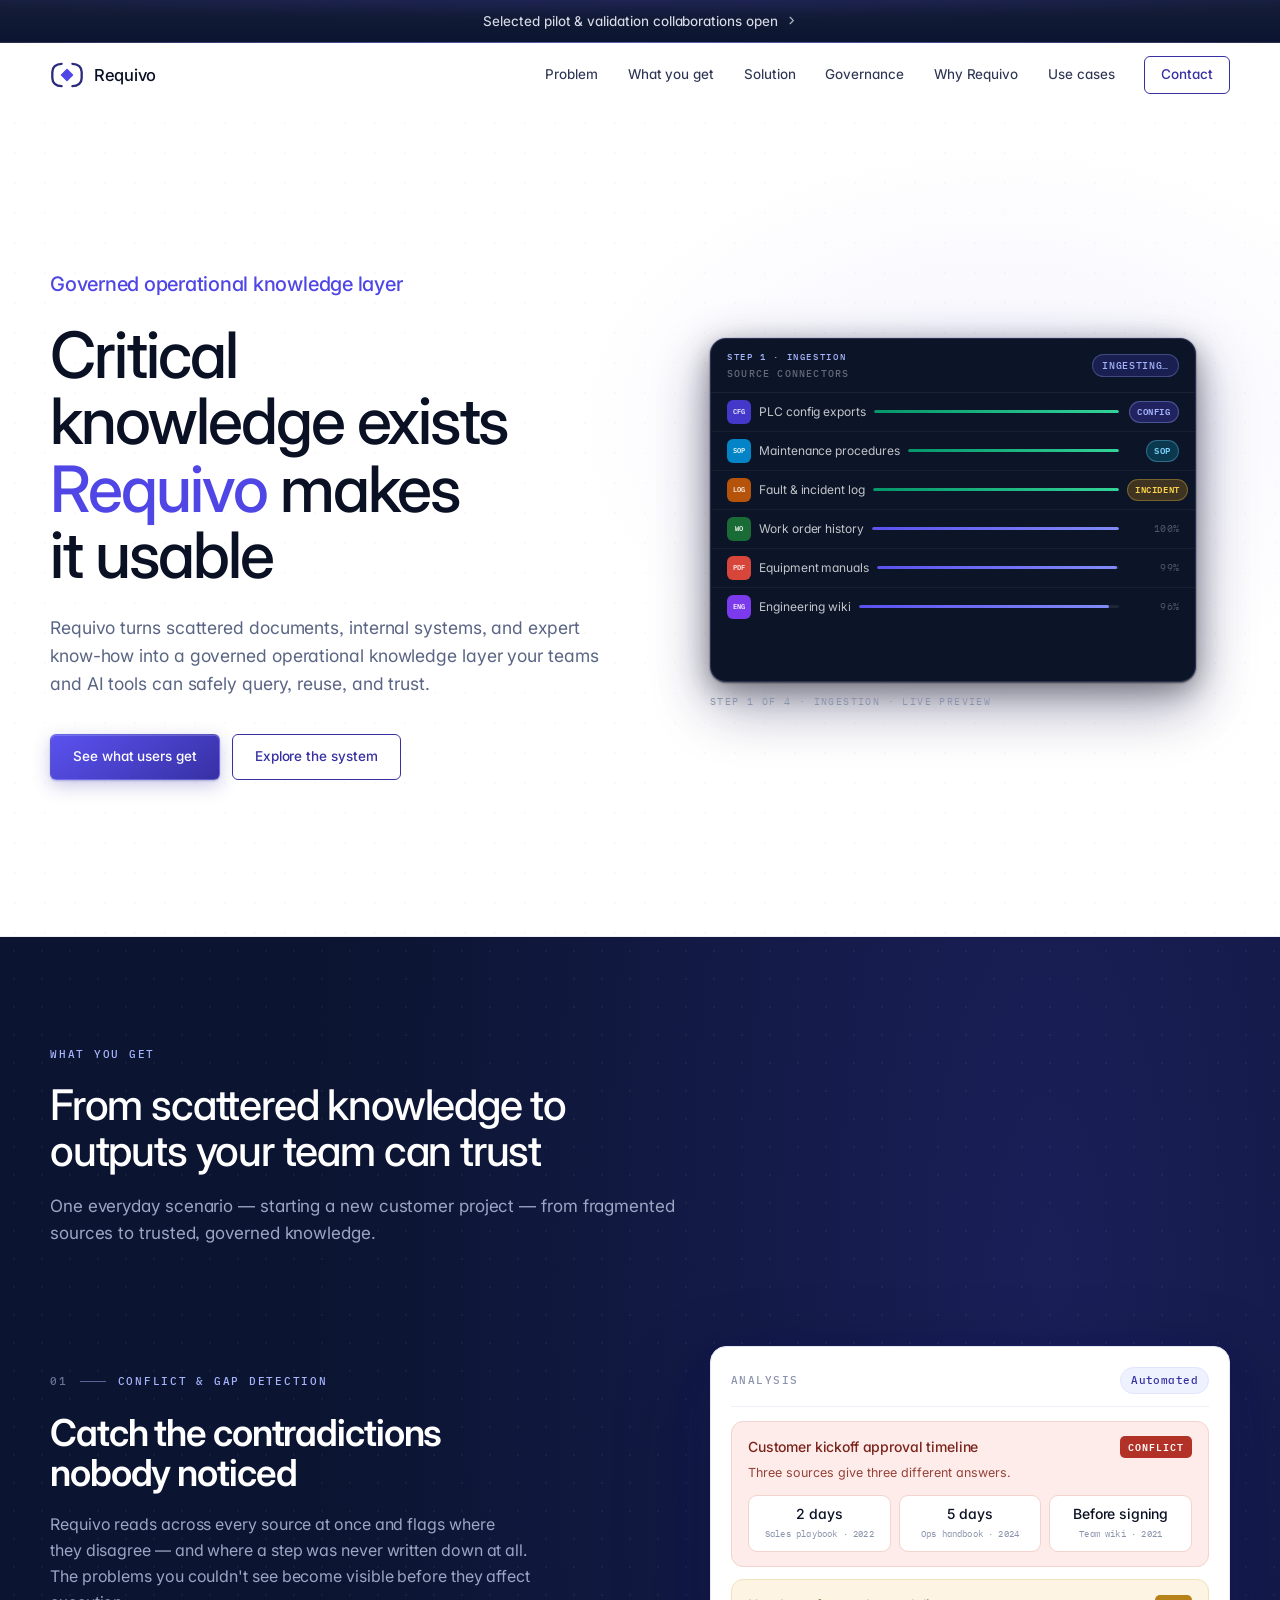
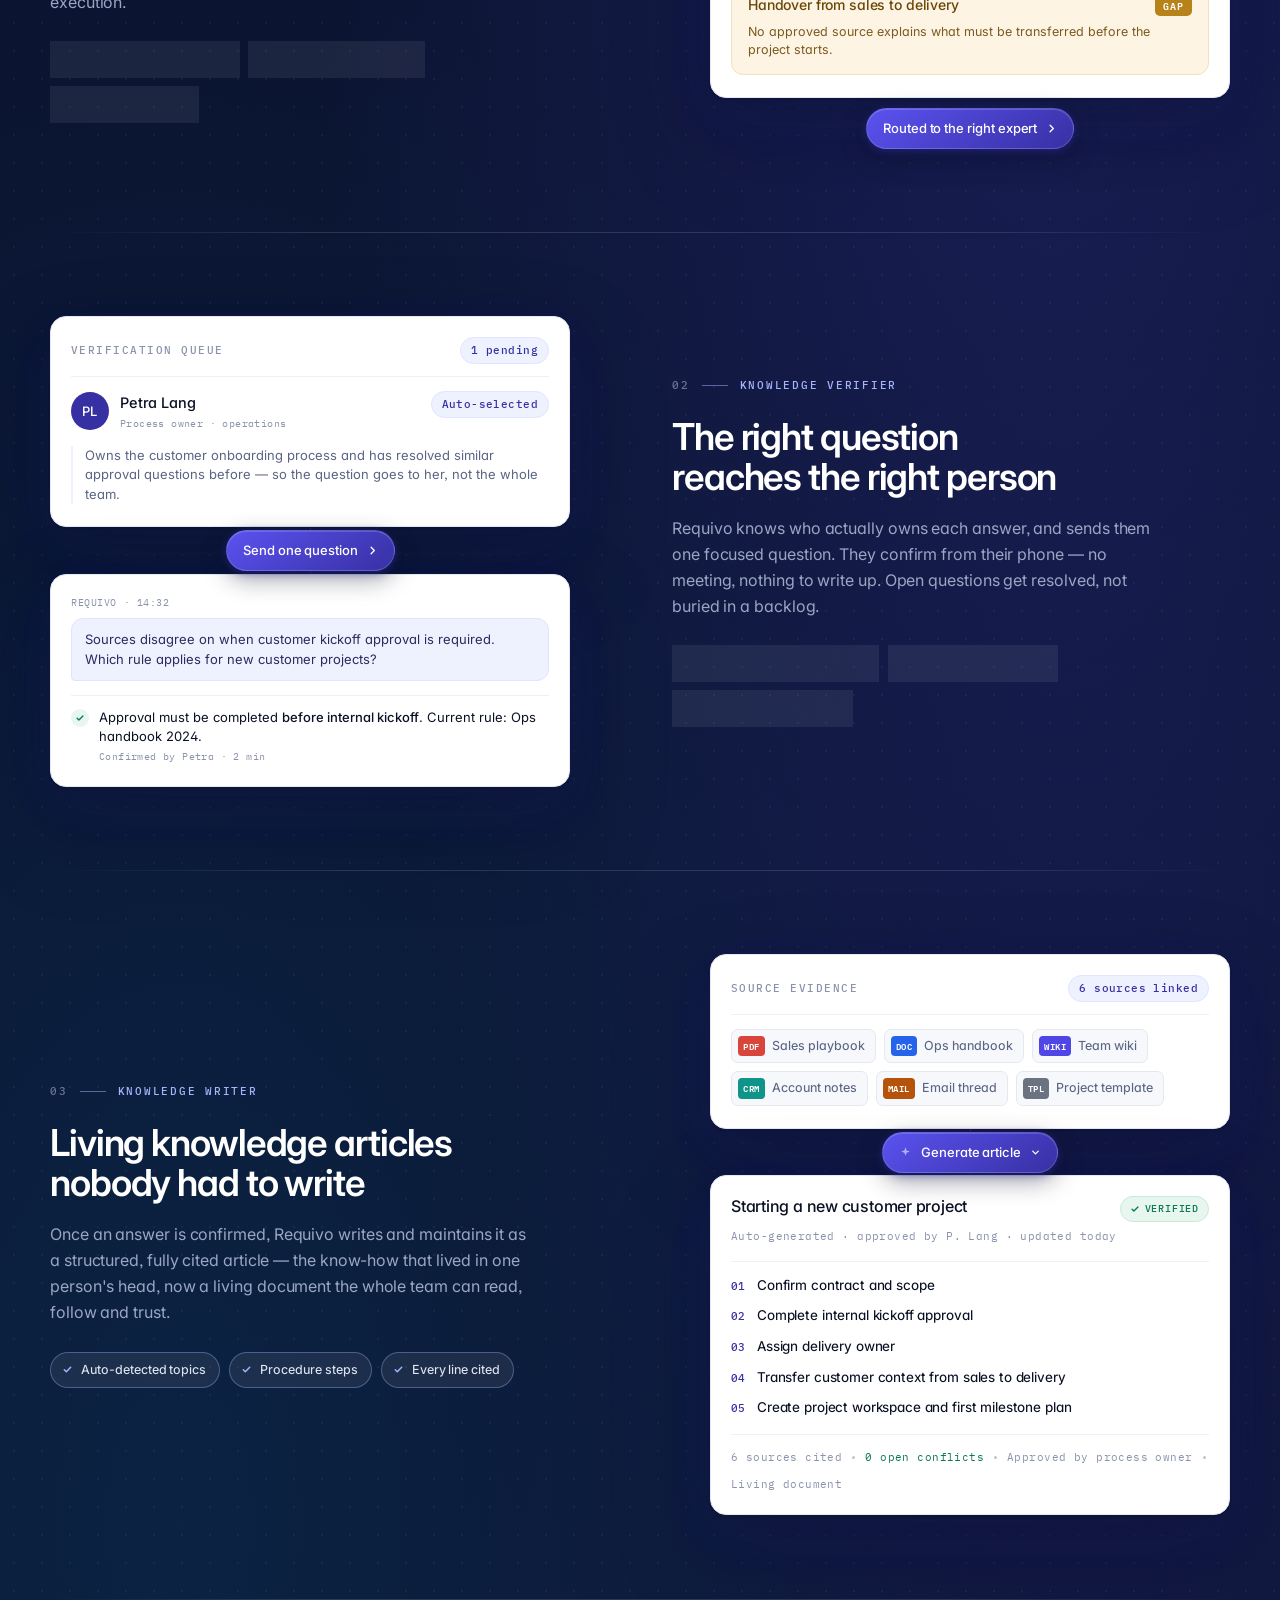
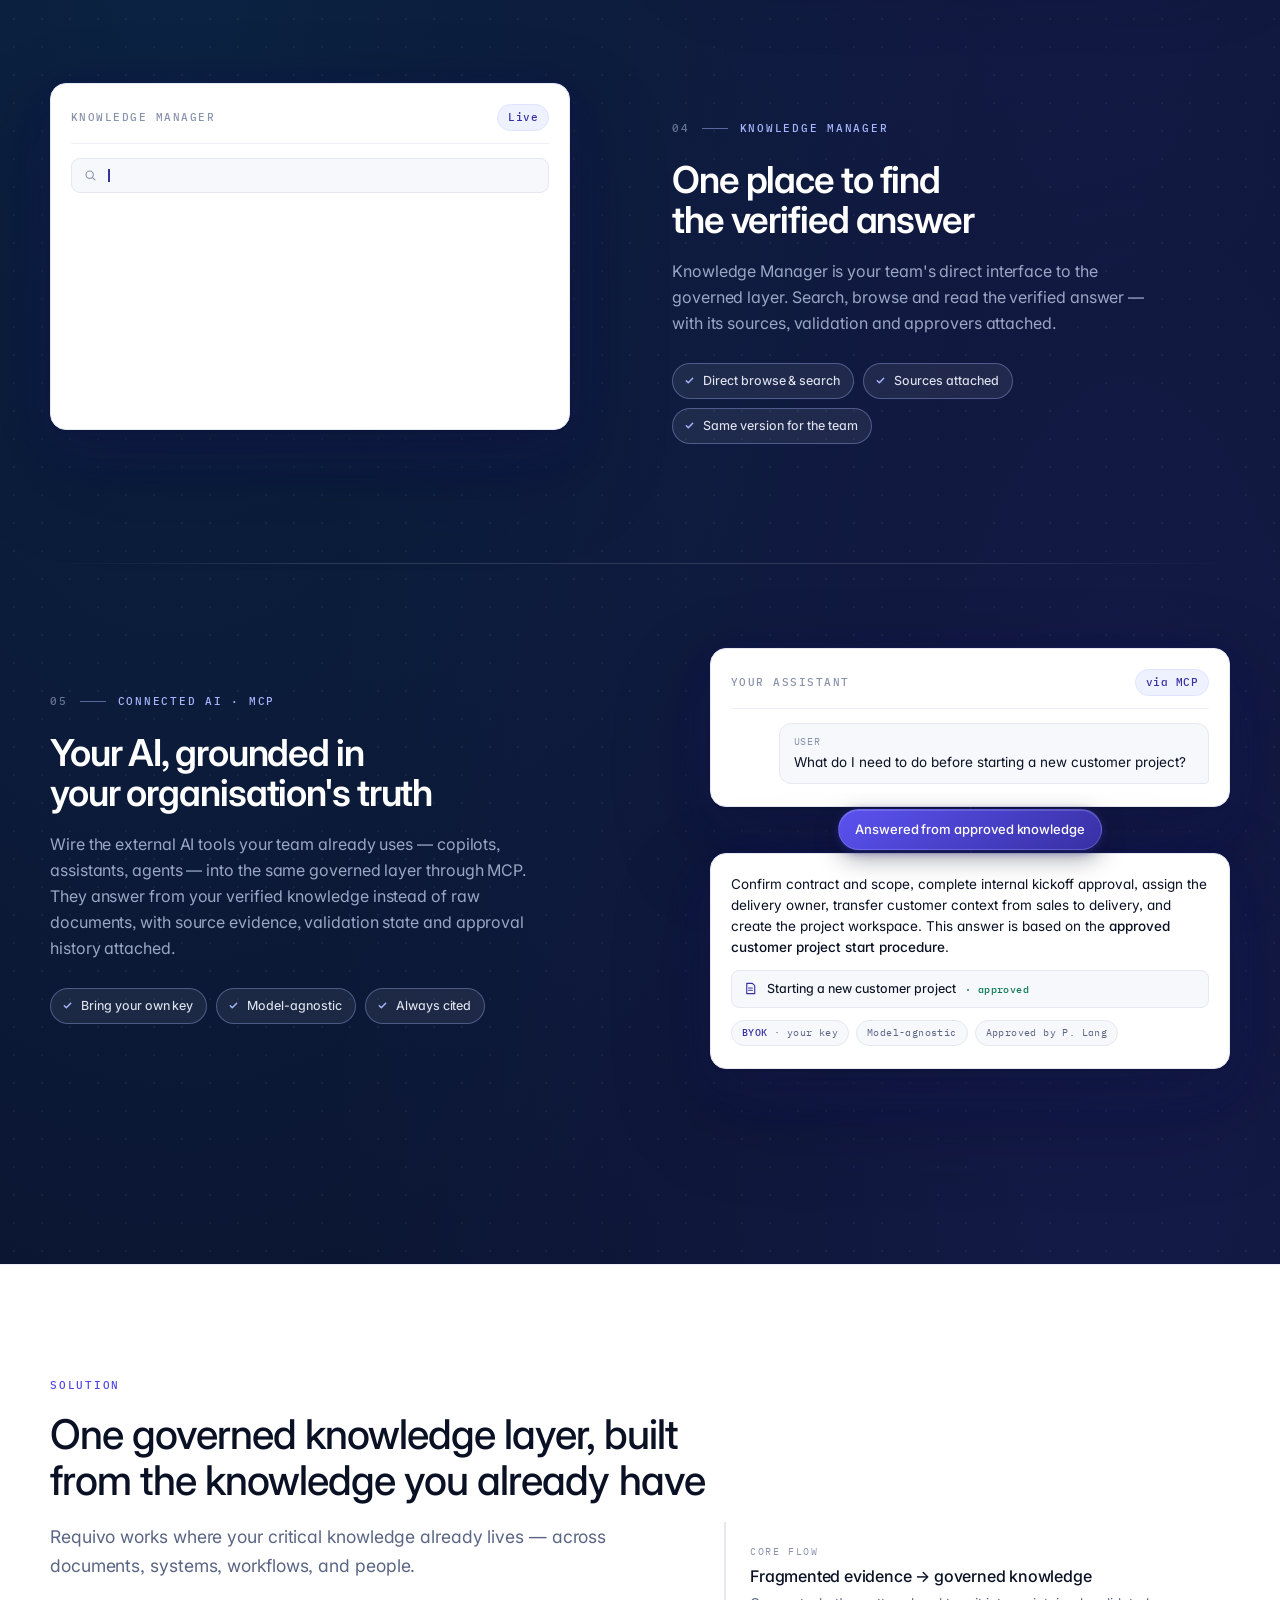
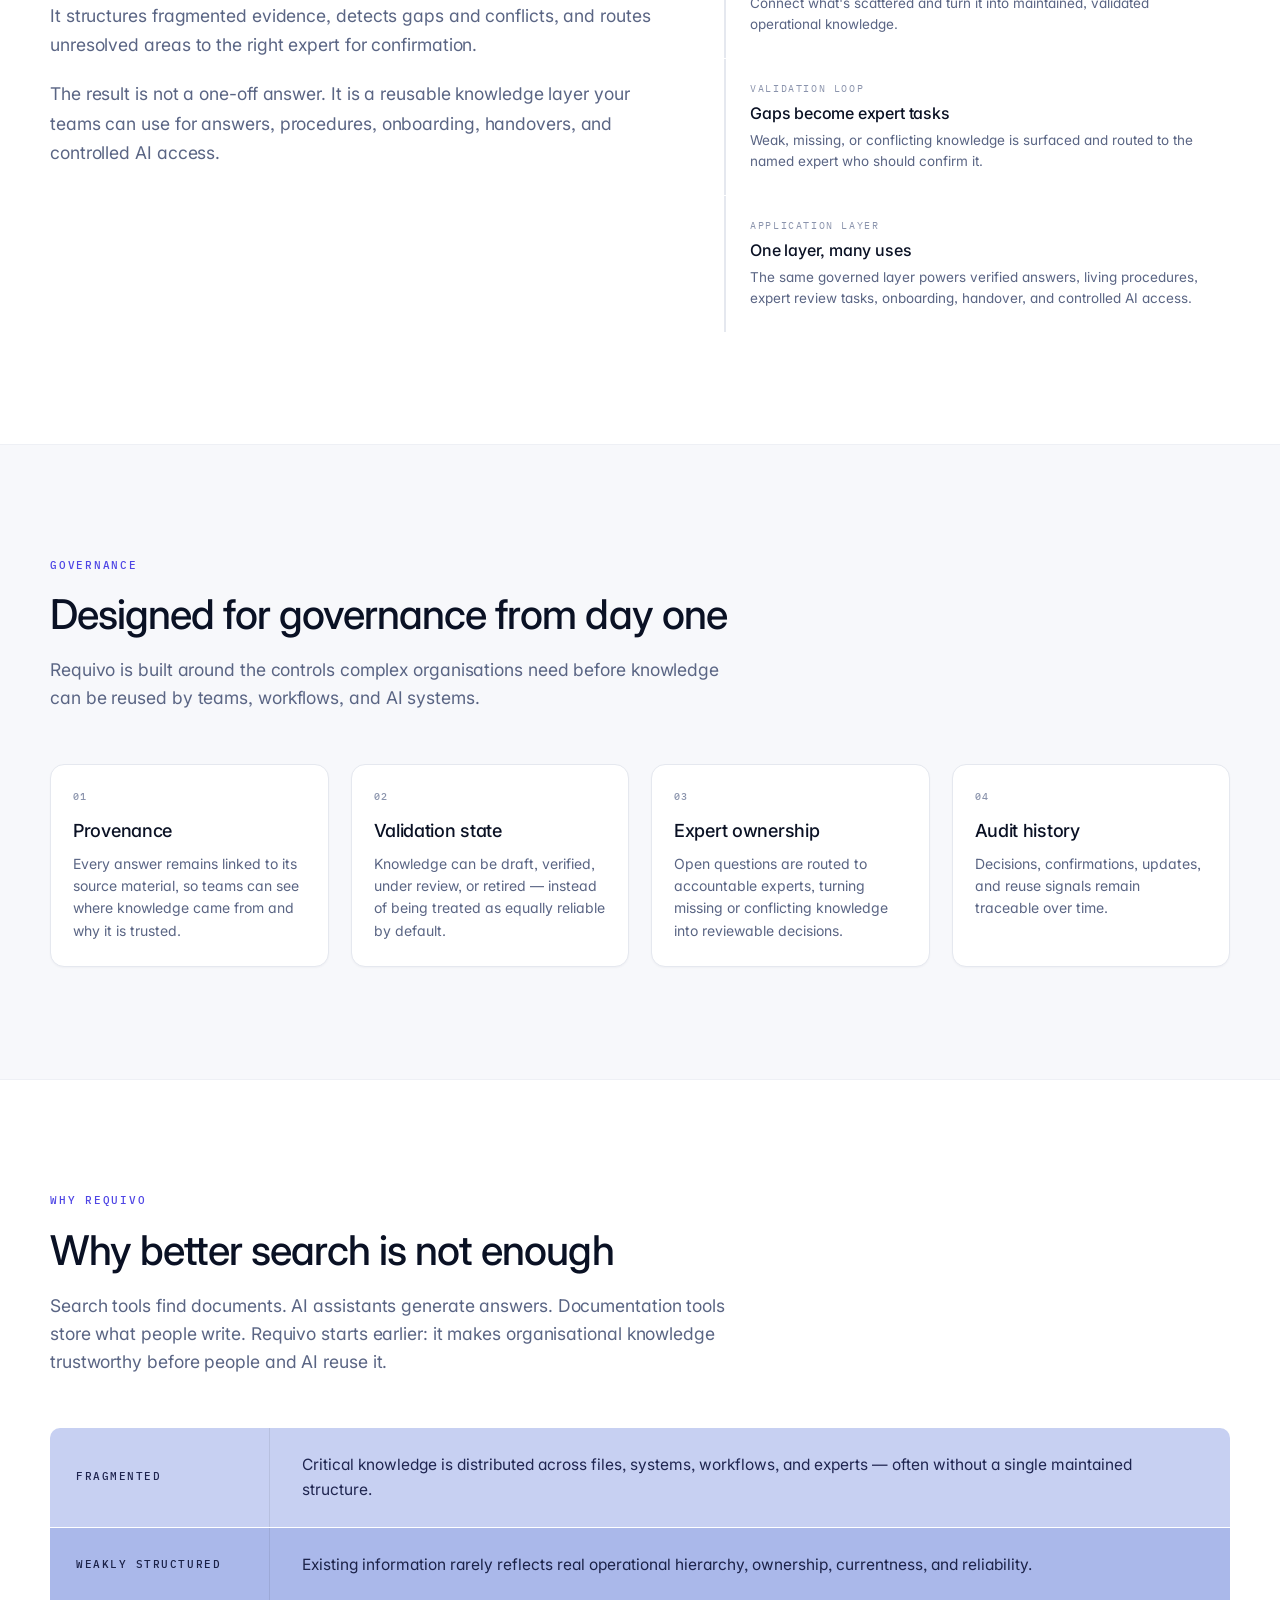
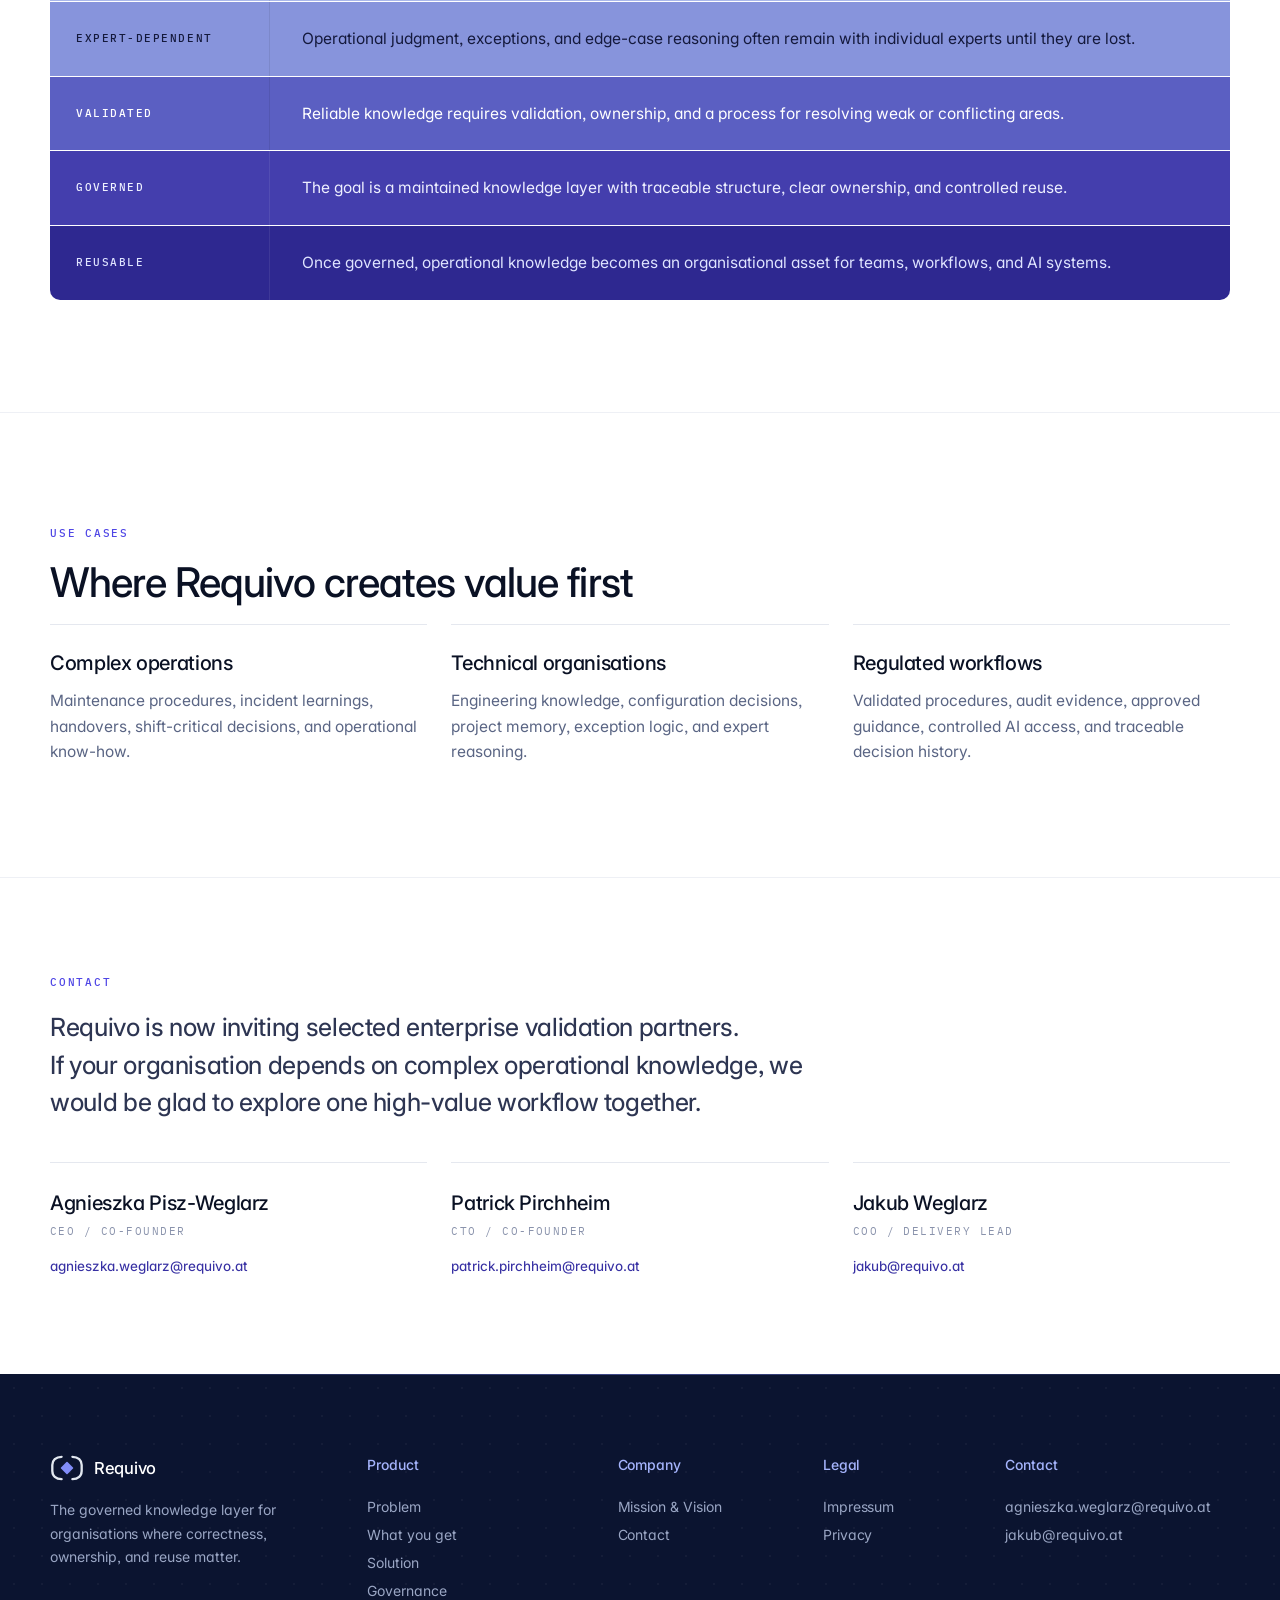
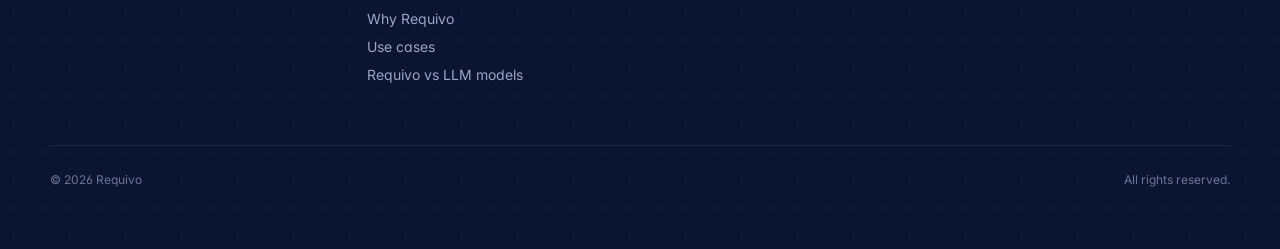
==== commit 733973d1: "Remove nav progress bar and update text elements Removed the navigation progress bar and related sty" ====
--- a/index.html
+++ b/index.html
@@ -182,20 +182,6 @@
   box-shadow: 0 1px 0 var(--line-soft);
 }
 
-/* Scroll progress — thin indigo line tracking page position */
-.nav-progress {
-  position: absolute;
-  left: 0; bottom: -1px;
-  height: 2px;
-  width: 0%;
-  background: linear-gradient(90deg, #4f46e5 0%, #818cf8 100%);
-  box-shadow: 0 0 8px rgba(79,70,229,.45);
-  transform-origin: left center;
-  will-change: width;
-  transition: opacity .3s ease;
-  opacity: 0;
-}
-nav.raised .nav-progress { opacity: 1; }
 
 .nav-inner {
   display: flex;
@@ -634,6 +620,49 @@
 .hi-footer-icon { flex: none; margin-top: 1px; color: #34d399; }
 .hi-footer b { font-weight: 600; color: #a7f3d0; }
 
+
+
+.trust-inner {
+  min-height: 58px;
+  display: flex;
+  align-items: center;
+  justify-content: center;
+  gap: 18px;
+  flex-wrap: wrap;
+}
+
+.trust-item {
+  font-family: var(--font-mono);
+  font-size: 10.5px;
+  font-weight: 500;
+  letter-spacing: .13em;
+  text-transform: uppercase;
+  color: var(--text-soft);
+  white-space: nowrap;
+}
+
+.trust-dot {
+  width: 3px;
+  height: 3px;
+  border-radius: 50%;
+  background: var(--text-dim);
+  opacity: .45;
+}
+
+@media (max-width: 768px) {
+  .trust-inner {
+    min-height: auto;
+    padding: 18px 0;
+    justify-content: flex-start;
+    gap: 10px 14px;
+  }
+  .trust-dot { display: none; }
+  .trust-item {
+    font-size: 10px;
+    letter-spacing: .11em;
+  }
+}
+
 /* =========================================================
    SECTIONS
    ========================================================= */
@@ -841,6 +870,61 @@
   border-right-color: rgba(0,0,0,.08);
 }
 
+
+/* =========================================================
+   GOVERNANCE
+   ========================================================= */
+#governance {
+  background: var(--bg-off);
+}
+
+.gov-grid {
+  display: grid;
+  grid-template-columns: repeat(4, 1fr);
+  gap: 22px;
+}
+
+.gov-card {
+  background: #fff;
+  border: 1px solid var(--line);
+  border-radius: 14px;
+  padding: 24px 22px;
+  box-shadow: 0 1px 2px rgba(15,28,58,.035);
+}
+
+.gov-kicker {
+  font-family: var(--font-mono);
+  font-size: 10px;
+  font-weight: 500;
+  letter-spacing: .14em;
+  text-transform: uppercase;
+  color: var(--text-dim);
+  margin-bottom: 14px;
+}
+
+.gov-card h3 {
+  font-family: var(--font-sans);
+  font-size: 18px;
+  font-weight: 500;
+  letter-spacing: -.016em;
+  line-height: 1.3;
+  color: var(--text);
+  margin-bottom: 10px;
+}
+
+.gov-card p {
+  font-size: 14px;
+  line-height: 1.6;
+  color: var(--text-soft);
+}
+
+@media (max-width: 980px) {
+  .gov-grid { grid-template-columns: repeat(2, 1fr); }
+}
+@media (max-width: 560px) {
+  .gov-grid { grid-template-columns: 1fr; }
+}
+
 /* =========================================================
    USE CASES (white, inherited)
    ========================================================= */
@@ -1105,7 +1189,8 @@
 
   .prob-grid,
   .use-grid,
-  .contact-grid {
+  .contact-grid,
+  .gov-grid {
     grid-template-columns: 1fr;
   }
 
@@ -1764,9 +1849,9 @@
 <!-- Announcement bar -->
 <div class="announce">
   <div class="wrap announce-inner">
-    <a href="#contact" aria-label="Selected pilot and validation collaborations open">
+    <a href="#contact" aria-label="Selected pilot & validation collaborations open">
       <span class="announce-line">
-        <span class="announce-msg">Selected pilot &amp; validation collaborations open</span>
+        <span class="announce-msg">Selected pilot & validation collaborations open</span>
         <span class="announce-arrow" aria-hidden="true">
           <svg width="11" height="11" viewBox="0 0 12 12" fill="none" xmlns="http://www.w3.org/2000/svg">
             <path d="M4.5 2.5l3.5 3.5-3.5 3.5" stroke="currentColor" stroke-width="1.3" stroke-linecap="round" stroke-linejoin="round"/>
@@ -1792,12 +1877,12 @@
       <a href="#problem">Problem</a>
       <a href="#what-you-get">What you get</a>
       <a href="#solution">Solution</a>
+      <a href="#governance">Governance</a>
       <a href="#why">Why Requivo</a>
       <a href="#use-cases">Use cases</a>
       <a href="#contact" class="nav-cta">Contact</a>
     </div>
   </div>
-  <div class="nav-progress" id="nav-progress" aria-hidden="true"></div>
 </nav>
 
 <section class="hero" id="top">
@@ -1812,7 +1897,7 @@
         <p class="hero-sub hero-rise hero-rise-3">Requivo turns scattered documents, internal systems, and expert know-how into a governed operational knowledge layer your teams and AI tools can safely query, reuse, and trust.</p>
         <div class="hero-actions hero-rise hero-rise-4">
           <a href="#what-you-get" class="btn btn-primary">See what users get</a>
-          <a href="#solution" class="btn btn-outline">See the solution</a>
+          <a href="#solution" class="btn btn-outline">Explore the system</a>
         </div>
       </div>
 
@@ -1845,32 +1930,6 @@
   </div>
 </section>
 
-<section id="problem">
-  <div class="wrap">
-    <div class="section-label">Problem</div>
-    <div class="section-title reveal">Operational knowledge is everywhere, but rarely ready to use</div>
-    <div class="section-sub reveal d1">Most organisations don't struggle because the information is missing. They struggle because the knowledge they run on is scattered across systems, hard to validate, and held in a few people's heads.</div>
-
-    <div class="prob-grid">
-      <div class="prob-card reveal">
-        <div class="prob-num">01</div>
-        <h3>Expertise stays in people's heads</h3>
-        <p>Critical know-how lives in individual experts, informal workarounds, and local context — instead of becoming knowledge the whole organisation can reuse. When those people are gone, the knowledge goes with them.</p>
-      </div>
-
-      <div class="prob-card reveal d1">
-        <div class="prob-num">02</div>
-        <h3>Documents do not transfer judgment</h3>
-        <p>Teams inherit files and procedures, but not the reasoning, exceptions, and decisions behind them. So the same questions get re-answered from scratch, and the answers don't always match.</p>
-      </div>
-
-      <div class="prob-card reveal d2">
-        <div class="prob-num">03</div>
-        <h3>Nobody can be sure what's current</h3>
-        <p>The same procedure exists in three versions across two systems. Without validation and ownership, it's hard to know which one is approved, current, and safe to act on.</p>
-      </div>
-    </div>
-  </div>
 </section>
 
 <!-- =====================================================
@@ -1897,7 +1956,7 @@
         <p class="rqw-sub">
           Requivo reads across every source at once and flags where they disagree —
           and where a step was never written down at all. The problems you couldn't
-          see, made visible before they reach the floor.
+          see become visible before they affect execution.
         </p>
         <div class="rqw-meta">
           <span class="rqw-meta-pill"><svg width="11" height="11" viewBox="0 0 12 12" fill="none" aria-hidden="true"><path d="M2.5 6.2l2.2 2.2 4.8-4.8" stroke="currentColor" stroke-width="1.6" stroke-linecap="round" stroke-linejoin="round"/></svg>Contradictions surfaced</span>
@@ -2259,6 +2318,40 @@
   </div>
 </section>
 
+<section id="governance">
+  <div class="wrap">
+    <div class="section-label">Governance</div>
+    <div class="section-title reveal">Designed for governance from day one</div>
+    <div class="section-sub reveal d1">Requivo is built around the controls complex organisations need before knowledge can be reused by teams, workflows, and AI systems.</div>
+
+    <div class="gov-grid">
+      <div class="gov-card reveal">
+        <div class="gov-kicker">01</div>
+        <h3>Provenance</h3>
+        <p>Every answer remains linked to its source material, so teams can see where knowledge came from and why it is trusted.</p>
+      </div>
+
+      <div class="gov-card reveal d1">
+        <div class="gov-kicker">02</div>
+        <h3>Validation state</h3>
+        <p>Knowledge can be draft, verified, under review, or retired — instead of being treated as equally reliable by default.</p>
+      </div>
+
+      <div class="gov-card reveal d1">
+        <div class="gov-kicker">03</div>
+        <h3>Expert ownership</h3>
+        <p>Open questions are routed to accountable experts, turning missing or conflicting knowledge into reviewable decisions.</p>
+      </div>
+
+      <div class="gov-card reveal d2">
+        <div class="gov-kicker">04</div>
+        <h3>Audit history</h3>
+        <p>Decisions, confirmations, updates, and reuse signals remain traceable over time.</p>
+      </div>
+    </div>
+  </div>
+</section>
+
 <section id="why">
   <div class="wrap">
     <div class="section-label">Why Requivo</div>
@@ -2306,18 +2399,18 @@
 
     <div class="use-grid">
       <div class="use-card reveal">
-        <h3>Operations &amp; manufacturing</h3>
-        <p>Validated procedures, maintenance knowledge, incident learnings, restart guidance, and shift-critical know-how.</p>
+        <h3>Complex operations</h3>
+        <p>Maintenance procedures, incident learnings, handovers, shift-critical decisions, and operational know-how.</p>
       </div>
 
       <div class="use-card reveal d1">
-        <h3>Engineering &amp; technical services</h3>
-        <p>Technical documentation, configuration decisions, project handovers, exception logic, and expert reasoning.</p>
+        <h3>Technical organisations</h3>
+        <p>Engineering knowledge, configuration decisions, project memory, exception logic, and expert reasoning.</p>
       </div>
 
       <div class="use-card reveal d2">
-        <h3>Regulated and process-heavy environments</h3>
-        <p>Traceable procedures, audit-ready evidence, validated work instructions, and controlled AI access.</p>
+        <h3>Regulated workflows</h3>
+        <p>Validated procedures, audit evidence, approved guidance, controlled AI access, and traceable decision history.</p>
       </div>
     </div>
   </div>
@@ -2326,7 +2419,7 @@
 <section id="contact">
   <div class="wrap">
     <div class="section-label">Contact</div>
-    <div class="section-title reveal">Requivo is preparing selected pilot and validation collaborations. If your organisation depends on complex operational knowledge, we would be glad to explore one high-value workflow together.</div>
+    <div class="section-title reveal">Requivo is now inviting selected enterprise validation partners.<br>If your organisation depends on complex operational knowledge, we would be glad to explore one high-value workflow together.</div>
 
     <div class="contact-grid">
       <div class="contact-card reveal">
@@ -2363,7 +2456,7 @@
           Requivo
         </a>
 
-        <p>Turning fragmented enterprise knowledge into a governed knowledge layer your organisation can query, reuse, and trust.</p>
+        <p>The governed knowledge layer for organisations where correctness, ownership, and reuse matter.</p>
       </div>
 
       <div class="footer-col">
@@ -2371,7 +2464,8 @@
         <a href="#problem">Problem</a>
         <a href="#what-you-get">What you get</a>
         <a href="#solution">Solution</a>
-          <a href="#why">Why Requivo</a>
+          <a href="#governance">Governance</a>
+        <a href="#why">Why Requivo</a>
         <a href="#use-cases">Use cases</a>
         <a href="requivo-vs-llm.html">Requivo vs LLM models</a>
       </div>
@@ -2422,7 +2516,6 @@
 <script>
 document.addEventListener('DOMContentLoaded', function () {
   const nav = document.getElementById('nav');
-  const progress = document.getElementById('nav-progress');
   const reveals = document.querySelectorAll('.reveal');
 
   let ticking = false;
@@ -2430,13 +2523,6 @@
   function updateNav() {
     if (window.scrollY > 8) { nav.classList.add('raised'); }
     else { nav.classList.remove('raised'); }
-
-    if (progress) {
-      const doc = document.documentElement;
-      const scrollable = doc.scrollHeight - doc.clientHeight;
-      const pct = scrollable > 0 ? (window.scrollY / scrollable) * 100 : 0;
-      progress.style.width = Math.min(100, Math.max(0, pct)) + '%';
-    }
   }
 
   // rAF-throttle the scroll handler for smoothness
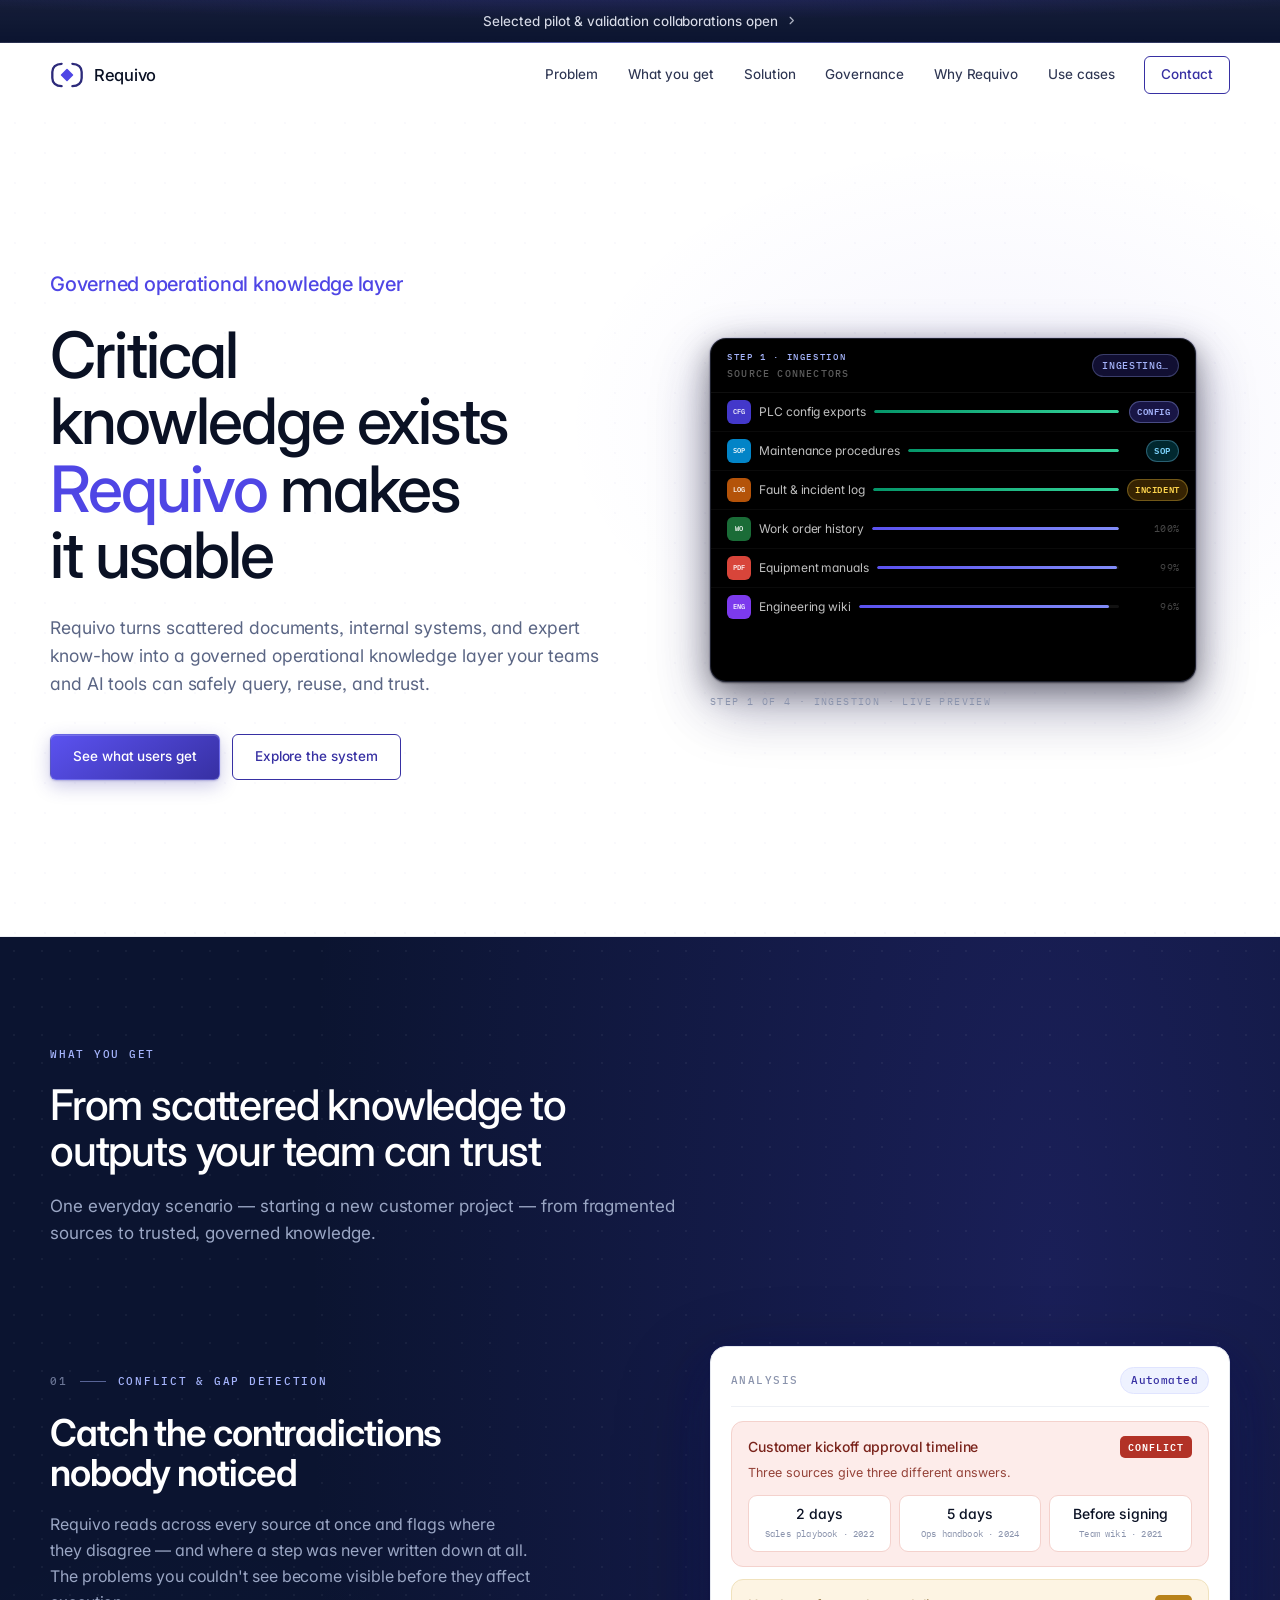
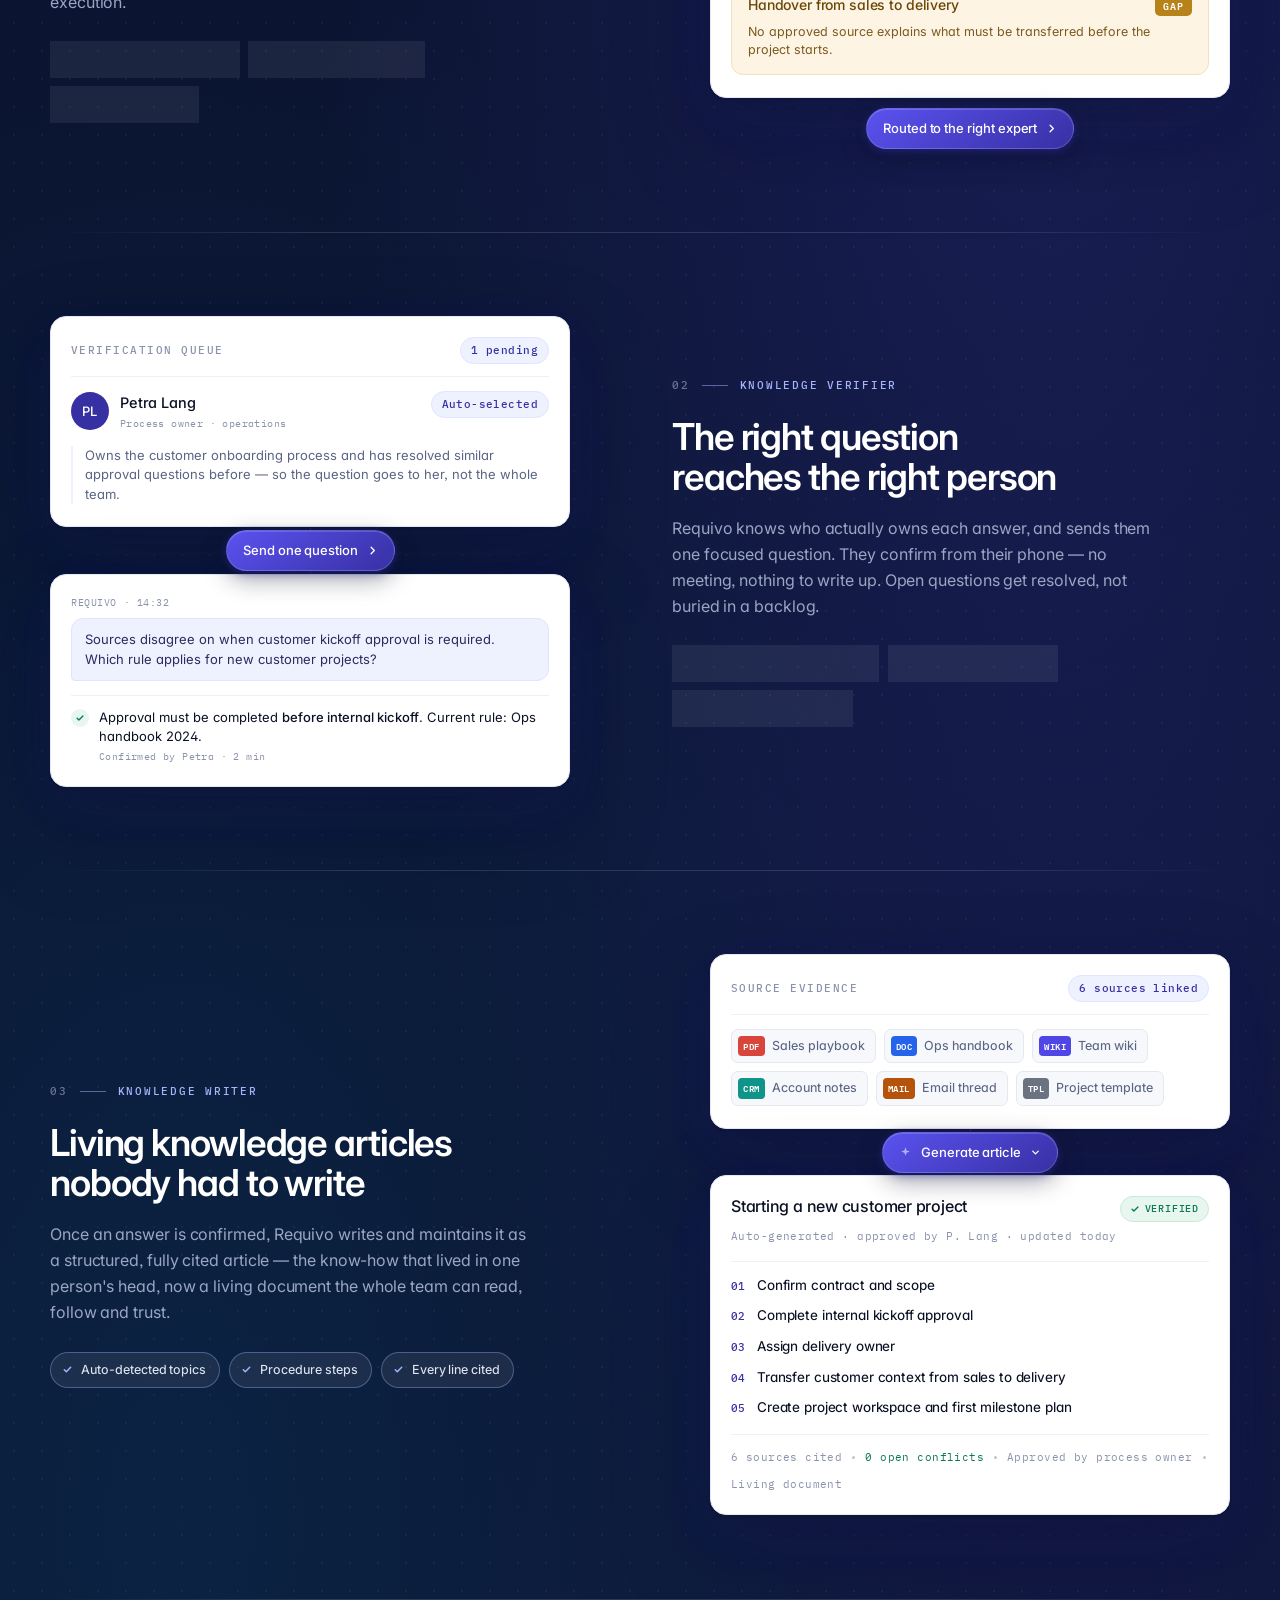
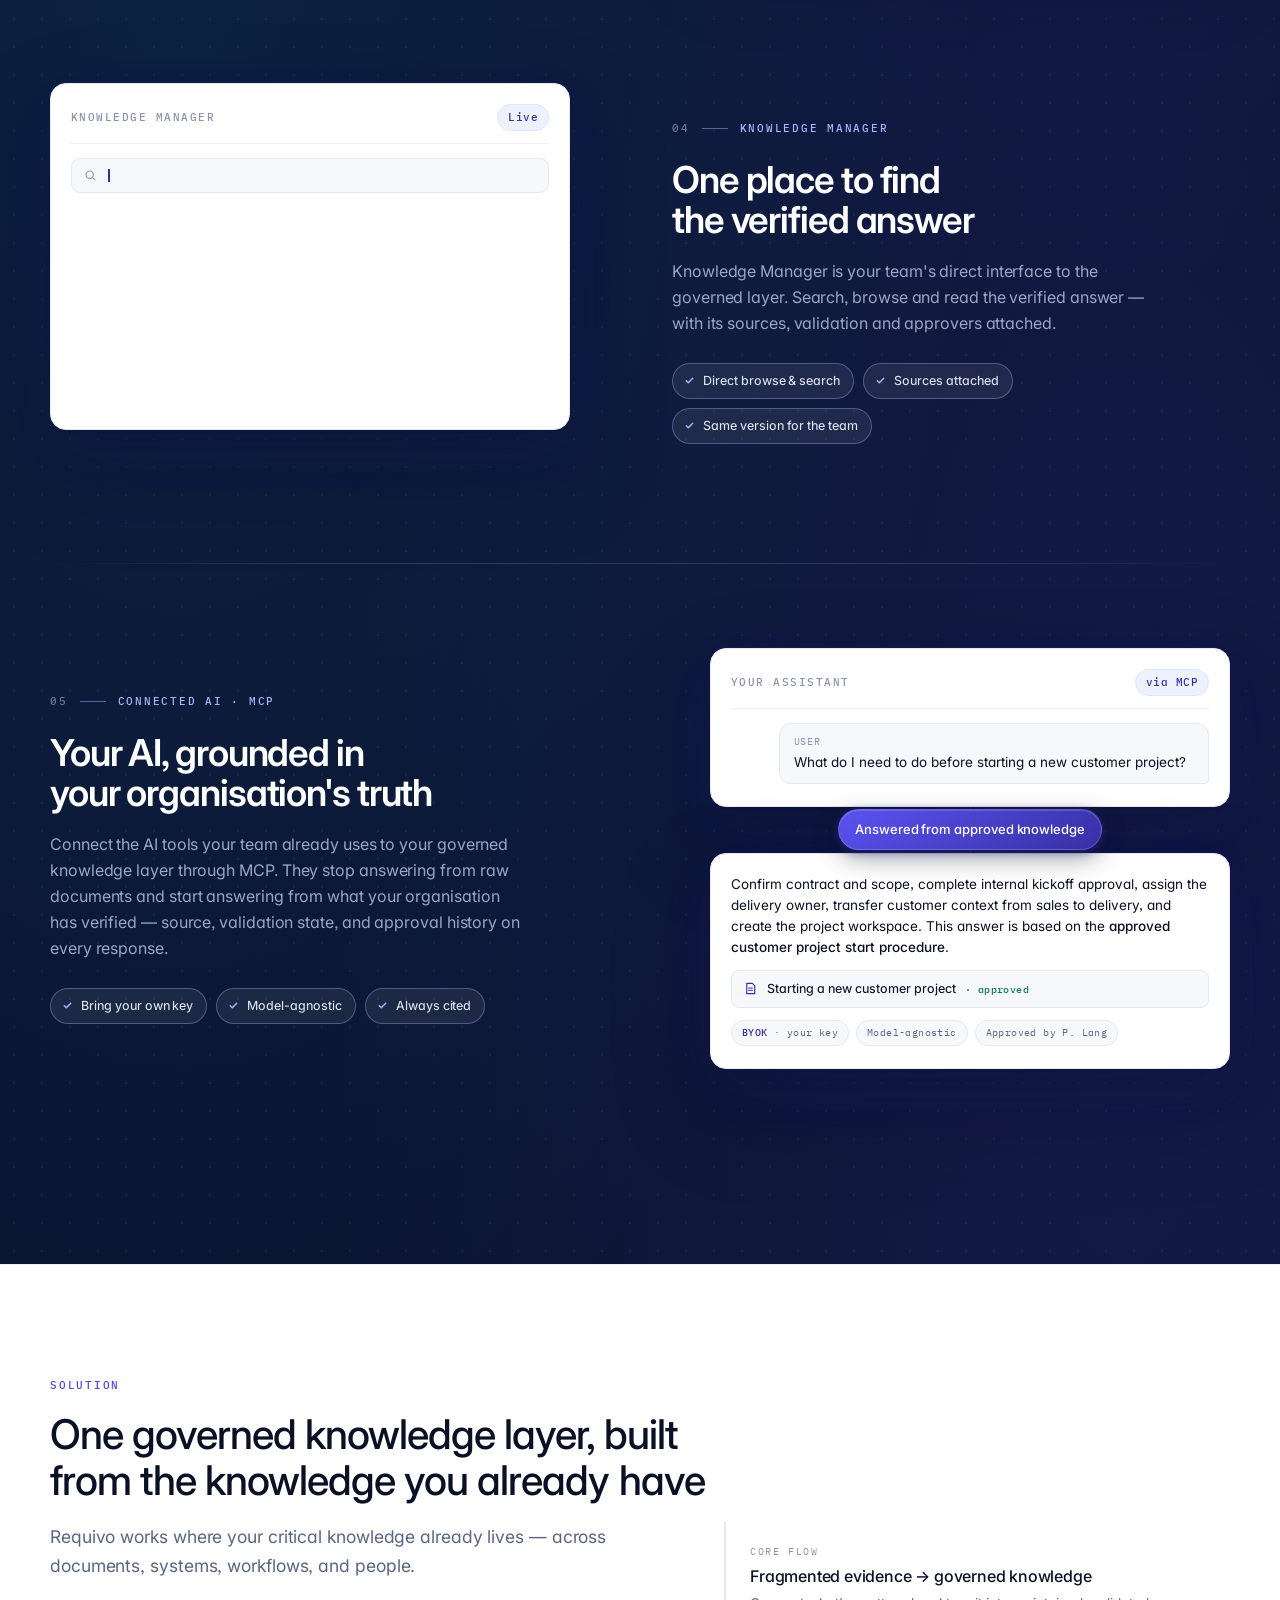
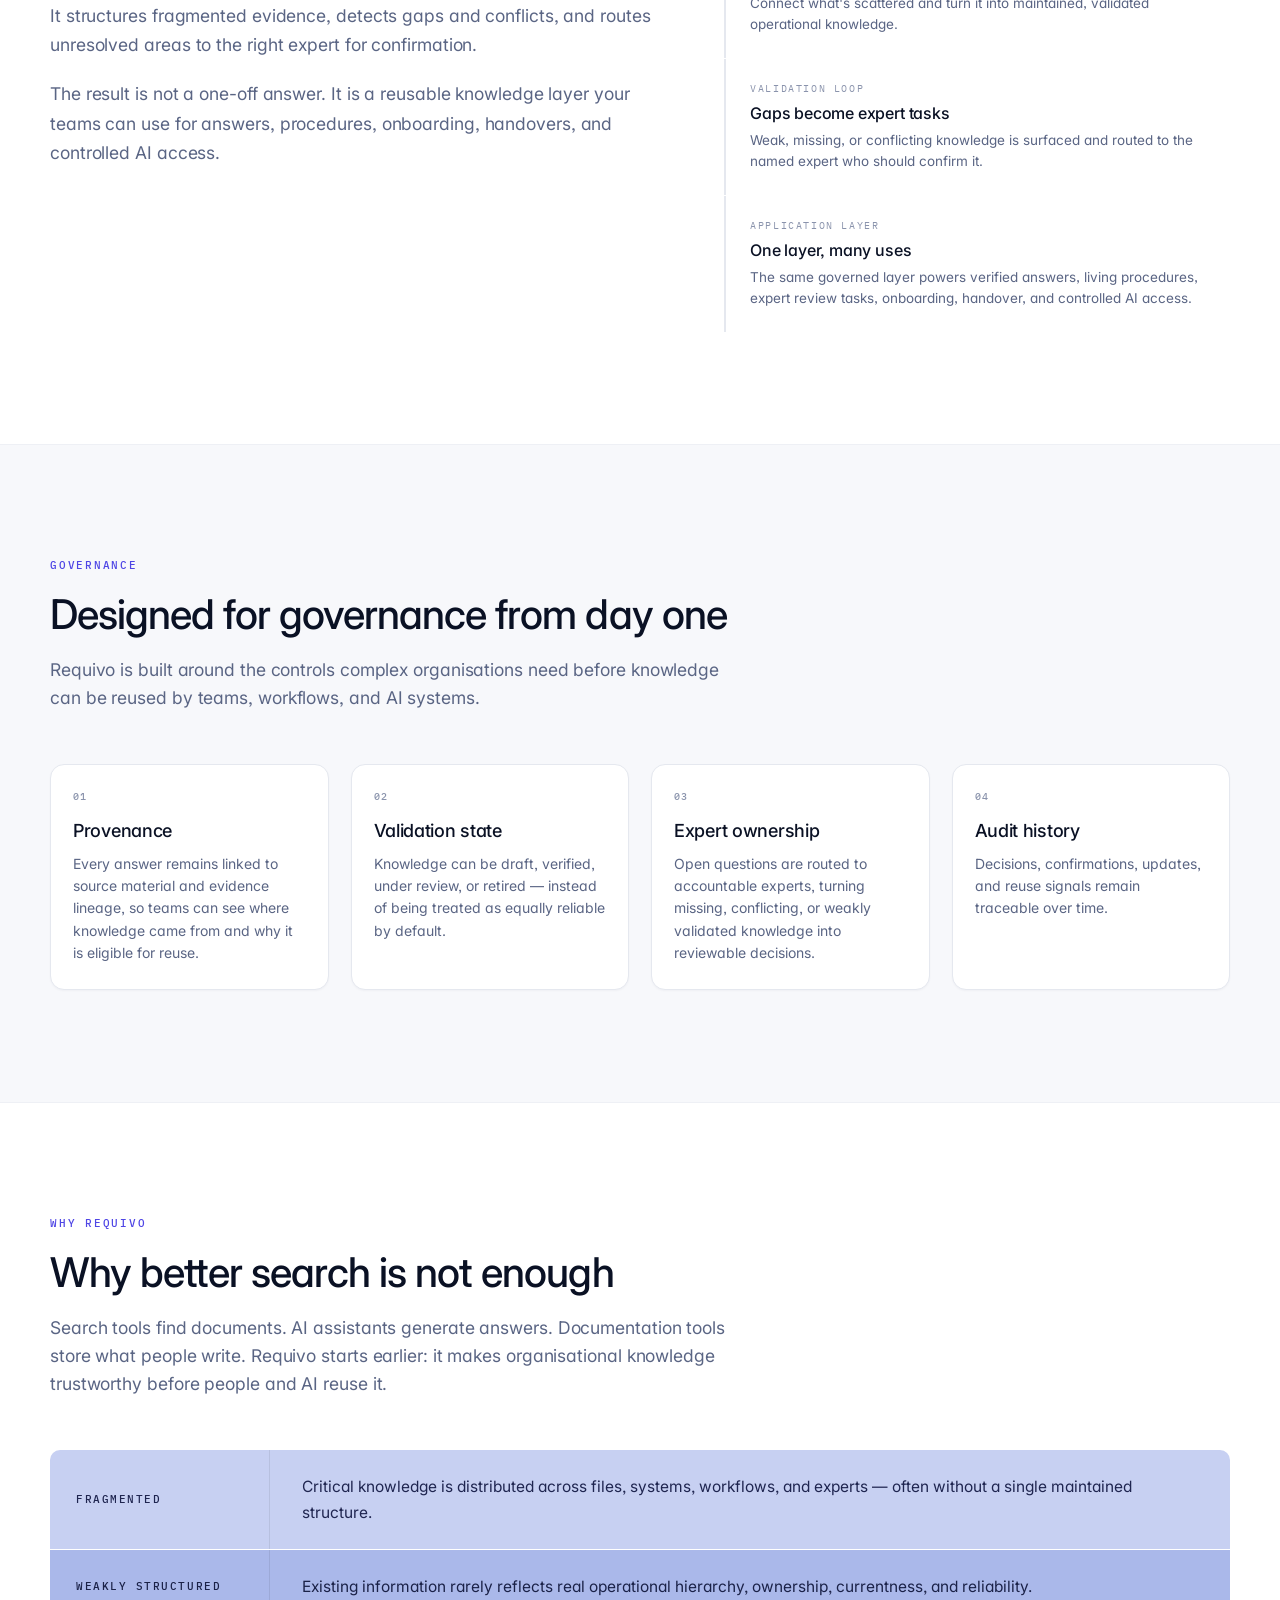
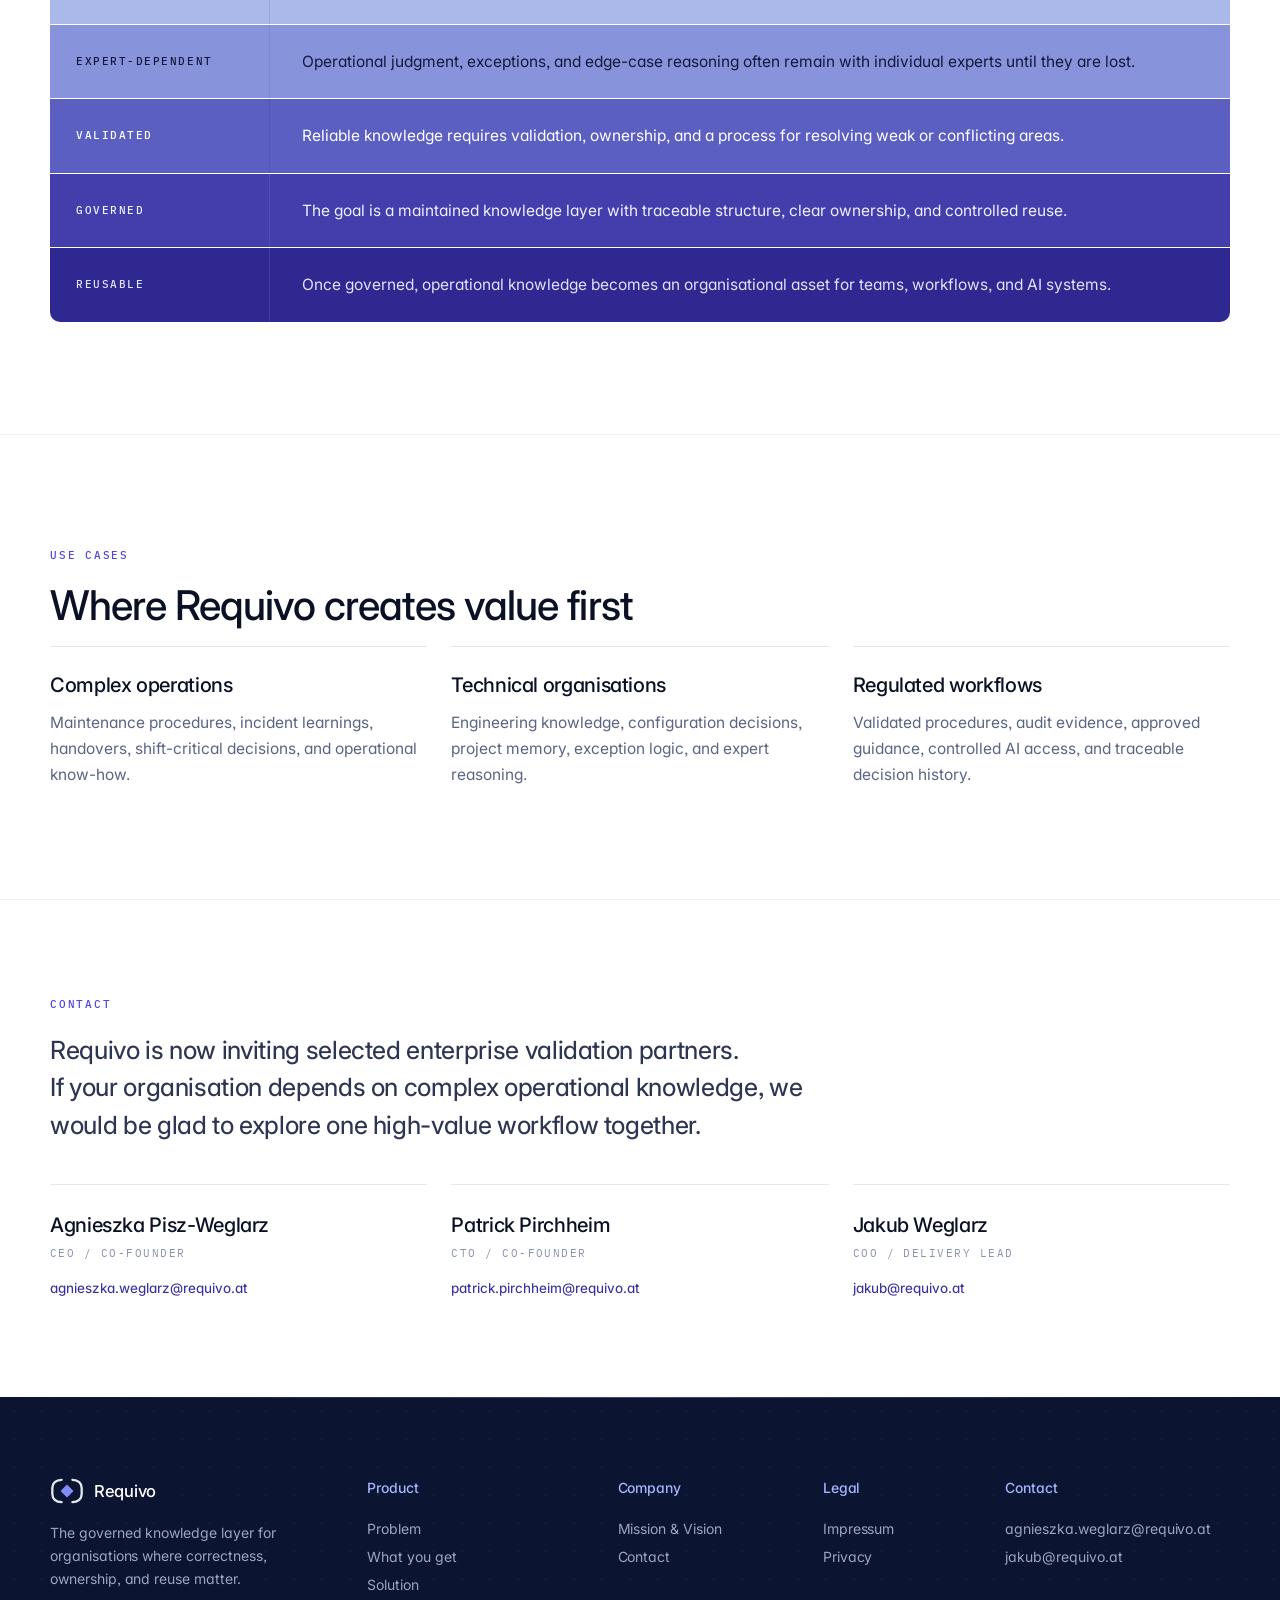
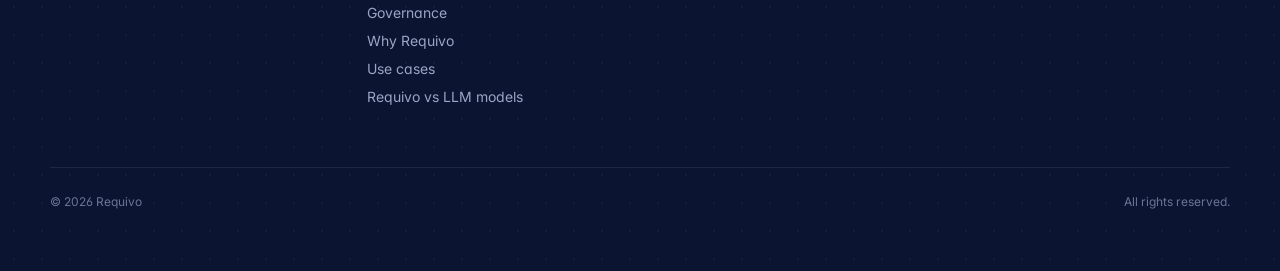
==== commit 5a40a1f0: "Change hero panel background to black and refine text Updated the hero ingestion panel background co" ====
--- a/index.html
+++ b/index.html
@@ -448,7 +448,7 @@
 }
 
 /* =========================================================
-   HERO INGESTION PANEL — dark floating instrument
+   HERO INGESTION PANEL — black floating instrument
    No frame. Sits directly on white hero background.
    ========================================================= */
 
@@ -456,7 +456,7 @@
 .hi-panel {
   width: 100%;
   max-width: 486px;
-  background: #0c1528;
+  background: #000000;
   border: 1px solid rgba(165,180,252,.18);
   border-radius: 16px;
   overflow: hidden;
@@ -1930,8 +1930,6 @@
   </div>
 </section>
 
-</section>
-
 <!-- =====================================================
      WHAT YOU GET · 5-block spotlight suite
      ===================================================== -->
@@ -2229,10 +2227,10 @@
         </div>
         <h2 class="rqw-title">Your AI, grounded in your organisation's truth</h2>
         <p class="rqw-sub">
-          Wire the external AI tools your team already uses — copilots, assistants,
-          agents — into the same governed layer through MCP. They answer from your
-          verified knowledge instead of raw documents, with source evidence,
-          validation state and approval history attached.
+          Connect the AI tools your team already uses to your governed knowledge layer
+          through MCP. They stop answering from raw documents and start answering from
+          what your organisation has verified — source, validation state, and approval
+          history on every response.
         </p>
         <div class="rqw-meta">
           <span class="rqw-meta-pill"><svg width="11" height="11" viewBox="0 0 12 12" fill="none" aria-hidden="true"><path d="M2.5 6.2l2.2 2.2 4.8-4.8" stroke="currentColor" stroke-width="1.6" stroke-linecap="round" stroke-linejoin="round"/></svg>Bring your own key</span>
@@ -2328,7 +2326,7 @@
       <div class="gov-card reveal">
         <div class="gov-kicker">01</div>
         <h3>Provenance</h3>
-        <p>Every answer remains linked to its source material, so teams can see where knowledge came from and why it is trusted.</p>
+        <p>Every answer remains linked to source material and evidence lineage, so teams can see where knowledge came from and why it is eligible for reuse.</p>
       </div>
 
       <div class="gov-card reveal d1">
@@ -2340,7 +2338,7 @@
       <div class="gov-card reveal d1">
         <div class="gov-kicker">03</div>
         <h3>Expert ownership</h3>
-        <p>Open questions are routed to accountable experts, turning missing or conflicting knowledge into reviewable decisions.</p>
+        <p>Open questions are routed to accountable experts, turning missing, conflicting, or weakly validated knowledge into reviewable decisions.</p>
       </div>
 
       <div class="gov-card reveal d2">
@@ -2558,24 +2556,6 @@
   ============================================================
   KNOWLEDGE MANAGER · Typewriter + stagger interaction
   ============================================================
-  Sequence when #rqw-km-row enters viewport (≥30% visible):
-
-    1. 260ms initial pause
-    2. Focus ring appears on search box (.rqw-search--typing)
-    3. Query typed character by character — organic timing:
-       base 52ms ± 11ms jitter, +38ms pause at spaces
-    4. 460ms after final character (cursor blinks naturally)
-    5. Cursor freezes solid → 190ms → cursor fades out
-    6. Focus ring fades with cursor removal
-    7. Results-meta line fades in (opacity, 280ms)
-    8. Three result rows slide in sequentially (translateX→0, 145ms apart)
-    9. "Open the verified answer" button fades up (translateY→0)
-
-  Cancellation: runId counter — if element leaves viewport mid-
-  animation, runId is incremented; every async step checks alive()
-  before continuing. setHidden() resets all inline styles so the
-  sequence replays cleanly on re-entry.
-  ============================================================
 -->
 <script>
 (function () {
@@ -2583,7 +2563,6 @@
 
   const QUERY = 'starting a new customer project';
 
-  // Guard: elements must all exist
   const row      = document.getElementById('rqw-km-row');
   const textEl   = document.getElementById('rqw-km-text');
   const cursorEl = document.getElementById('rqw-km-cursor');
@@ -2595,7 +2574,6 @@
   const flowSolo = row.querySelector('.rqw-flow--solo');
   if (!metaEl) return;
 
-  // ── Reduced-motion: show everything immediately, skip animation ──
   if (matchMedia('(prefers-reduced-motion: reduce)').matches) {
     textEl.textContent = QUERY;
     metaEl.style.opacity = '1';
@@ -2604,39 +2582,23 @@
     return;
   }
 
-  // ── Helpers ──────────────────────────────────────────────────────
   let runId = 0;
-
   const wait = ms => new Promise(res => setTimeout(res, ms));
-
-  // Organic typing: base 52ms, ±11ms jitter, +38ms extra at spaces
   const charDelay = c => Math.max(28, 52 + (c === ' ' ? 38 : 0) + (Math.random() - 0.5) * 22);
 
-  // Reset all animated elements to their initial hidden state.
-  // Uses transition:none so the snap is instant (no ghost transitions).
   function setHidden() {
     textEl.textContent = '';
-
-    // Cursor: restore blinking, fully visible
     cursorEl.style.transition = 'none';
     cursorEl.style.opacity    = '1';
     cursorEl.style.animation  = 'rqw-blink 1.1s steps(1) infinite';
-
-    // Search box: remove focus ring
     searchEl.classList.remove('rqw-search--typing');
-
-    // Results meta
     metaEl.style.transition = 'none';
     metaEl.style.opacity    = '0';
-
-    // Result rows
     results.forEach(r => {
       r.style.transition = 'none';
       r.style.opacity    = '0';
       r.style.transform  = 'translateX(8px)';
     });
-
-    // Flow button
     if (flowSolo) {
       flowSolo.style.transition = 'none';
       flowSolo.style.opacity    = '0';
@@ -2644,32 +2606,26 @@
     }
   }
 
-  // ── Main animation sequence ───────────────────────────────────────
   async function animate() {
     const id    = ++runId;
     const alive = () => runId === id;
 
     setHidden();
 
-    // 1. Initial pause before typing begins
     await wait(260);
     if (!alive()) return;
 
-    // 2. Focus ring on search box
     searchEl.classList.add('rqw-search--typing');
 
-    // 3. Typewriter
     for (let i = 0; i < QUERY.length; i++) {
       if (!alive()) return;
       textEl.textContent = QUERY.slice(0, i + 1);
       await wait(charDelay(QUERY[i]));
     }
 
-    // 4. Hold — cursor blinks naturally for a beat
     if (!alive()) return;
     await wait(460);
 
-    // 5. Cursor freezes solid (animation off), then fades
     cursorEl.style.animation  = 'none';
     cursorEl.style.opacity    = '1';
     await wait(190);
@@ -2680,13 +2636,11 @@
     searchEl.classList.remove('rqw-search--typing');
     await wait(100);
 
-    // 6. Results meta fades in
     if (!alive()) return;
     metaEl.style.transition = 'opacity .28s ease';
     metaEl.style.opacity    = '1';
     await wait(120);
 
-    // 7. Result rows stagger in
     for (const r of results) {
       if (!alive()) return;
       r.style.transition = 'opacity .34s ease, transform .34s ease';
@@ -2695,7 +2649,6 @@
       await wait(145);
     }
 
-    // 8. Flow / CTA button fades up
     if (!alive()) return;
     await wait(60);
     if (flowSolo) {
@@ -2705,15 +2658,13 @@
     }
   }
 
-  // ── Observer: trigger on enter, reset on leave ────────────────────
-  setHidden(); // ensure correct initial state before first paint
+  setHidden();
 
   new IntersectionObserver(entries => {
     entries.forEach(e => {
       if (e.isIntersecting) {
         animate();
       } else {
-        // Cancel in-progress animation and reset for replay
         runId++;
         setHidden();
       }
@@ -2727,24 +2678,7 @@
   ============================================================
   HERO · INGESTION ANIMATION
   ============================================================
-  Plays once on load, then rests in the completed state:
-
-    1. empty card fades in
-    2. ~4 000 ms — all 6 bars fill simultaneously at different
-                   speeds (rAF + ease-out cubic). Each bar
-                   completes → green gradient → colored type pill.
-    3. status → "Ingested" (green pill)
-    4. green footer fades in (final count, no reflow)
-    5. done — no loop
-
-  DACH Mittelstand sources:
-    PLC  Siemens TIA-Konfig   → Config
-    SP   SharePoint SOPs       → SOP
-    CM   CMMS Störungsprotokoll → Incident
-    SAP  SAP PM Aufträge       → Order
-    PDF  PDF Maschinendoku     → Manual
-    CO   Confluence Eng.-Wiki  → Wiki
-
+  Plays once on load, then rests in the completed state.
   Respects prefers-reduced-motion (shows final state instantly).
   ============================================================
 -->
@@ -2814,10 +2748,8 @@
   function resetState() {
     statusEl.textContent  = 'Ingesting\u2026';
     statusEl.className    = 'hi-status hi-status--active';
-
     footerEl.style.transition = 'none';
     footerEl.style.opacity    = '0';
-    /* count is shown at its final value — no count-up, no reflow jitter */
     if (countEl) countEl.textContent = COUNT_TARGET.toLocaleString('en');
 
     SOURCES.forEach(function (src, i) {
@@ -2852,11 +2784,9 @@
         if (raw < 1) {
           requestAnimationFrame(frame);
         } else {
-          /* Bar complete: green gradient + spring-pop colored type pill */
           barEl.style.background = BAR_DONE;
           pctEl.className        = 'hi-pct hi-pct--done';
           pctEl.dataset.done     = '1';
-          /* Insert pill fresh so CSS animation triggers on each cycle */
           pctEl.innerHTML =
             '<span class="hi-type-pill" style="background:' + src.pBg +
             ';color:' + src.pColor +
@@ -2870,10 +2800,8 @@
 
   /* ── Animation — plays once, then rests in completed state ── */
   async function runOnce() {
-    /* Card starts invisible — reset hidden so it's never seen as a snap */
     resetState();
 
-    /* Fade the freshly-reset empty card in */
     card.style.transition = 'opacity .45s ease';
     card.style.opacity    = '1';
     await wait(480);
@@ -2882,22 +2810,18 @@
 
     await wait(MAX_DUR + 250);
 
-    /* Status pill → Ingested */
     statusEl.textContent = 'Ingested';
     statusEl.className   = 'hi-status hi-status--ok';
 
     await wait(380);
 
-    /* Green footer fades in — count is already final, so no reflow */
     footerEl.style.transition = 'opacity .4s ease';
     footerEl.style.opacity    = '1';
-
-    /* Done. Panel rests in its completed state — no loop. */
   }
 
   /* ── Kick off ────────────────────────────────────────── */
   function start() {
-    card.style.opacity = '0';   /* begin hidden so the cycle fades in cleanly */
+    card.style.opacity = '0';
     runOnce();
   }
   if (document.readyState === 'loading') {
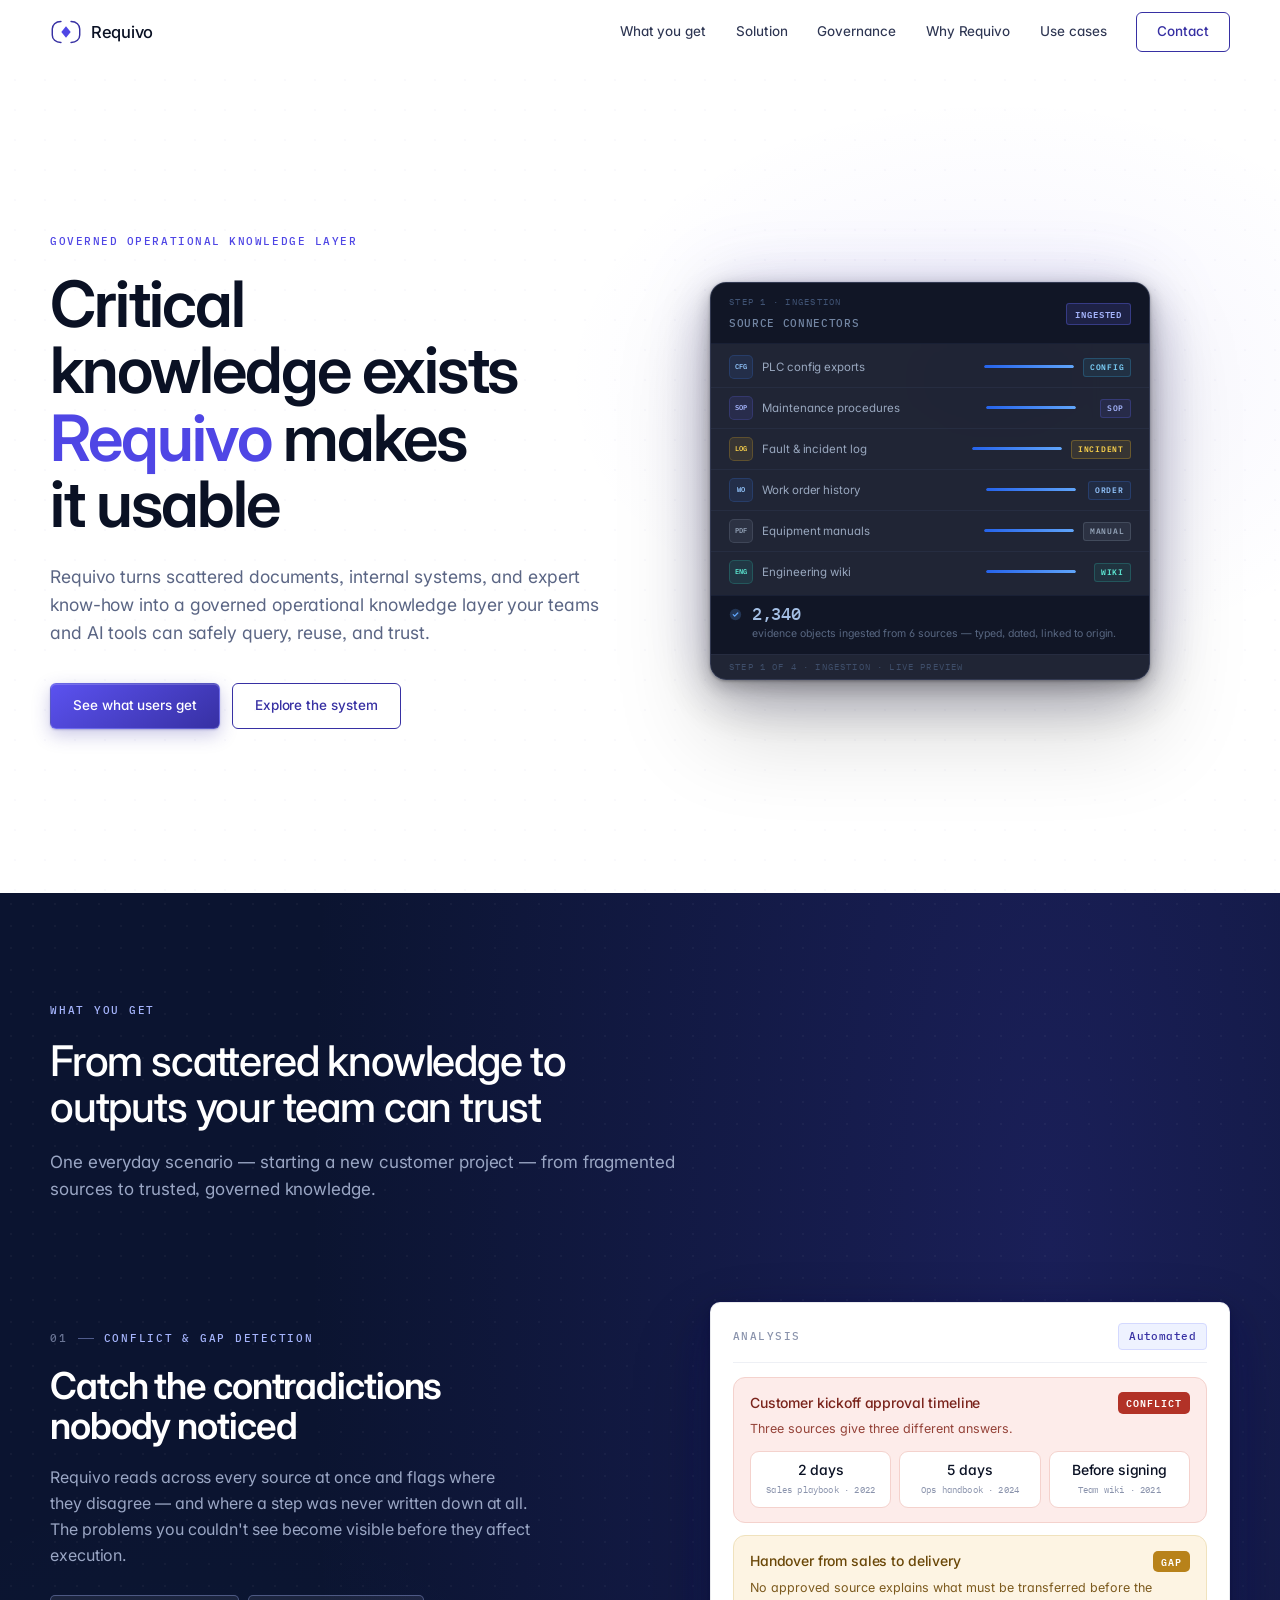
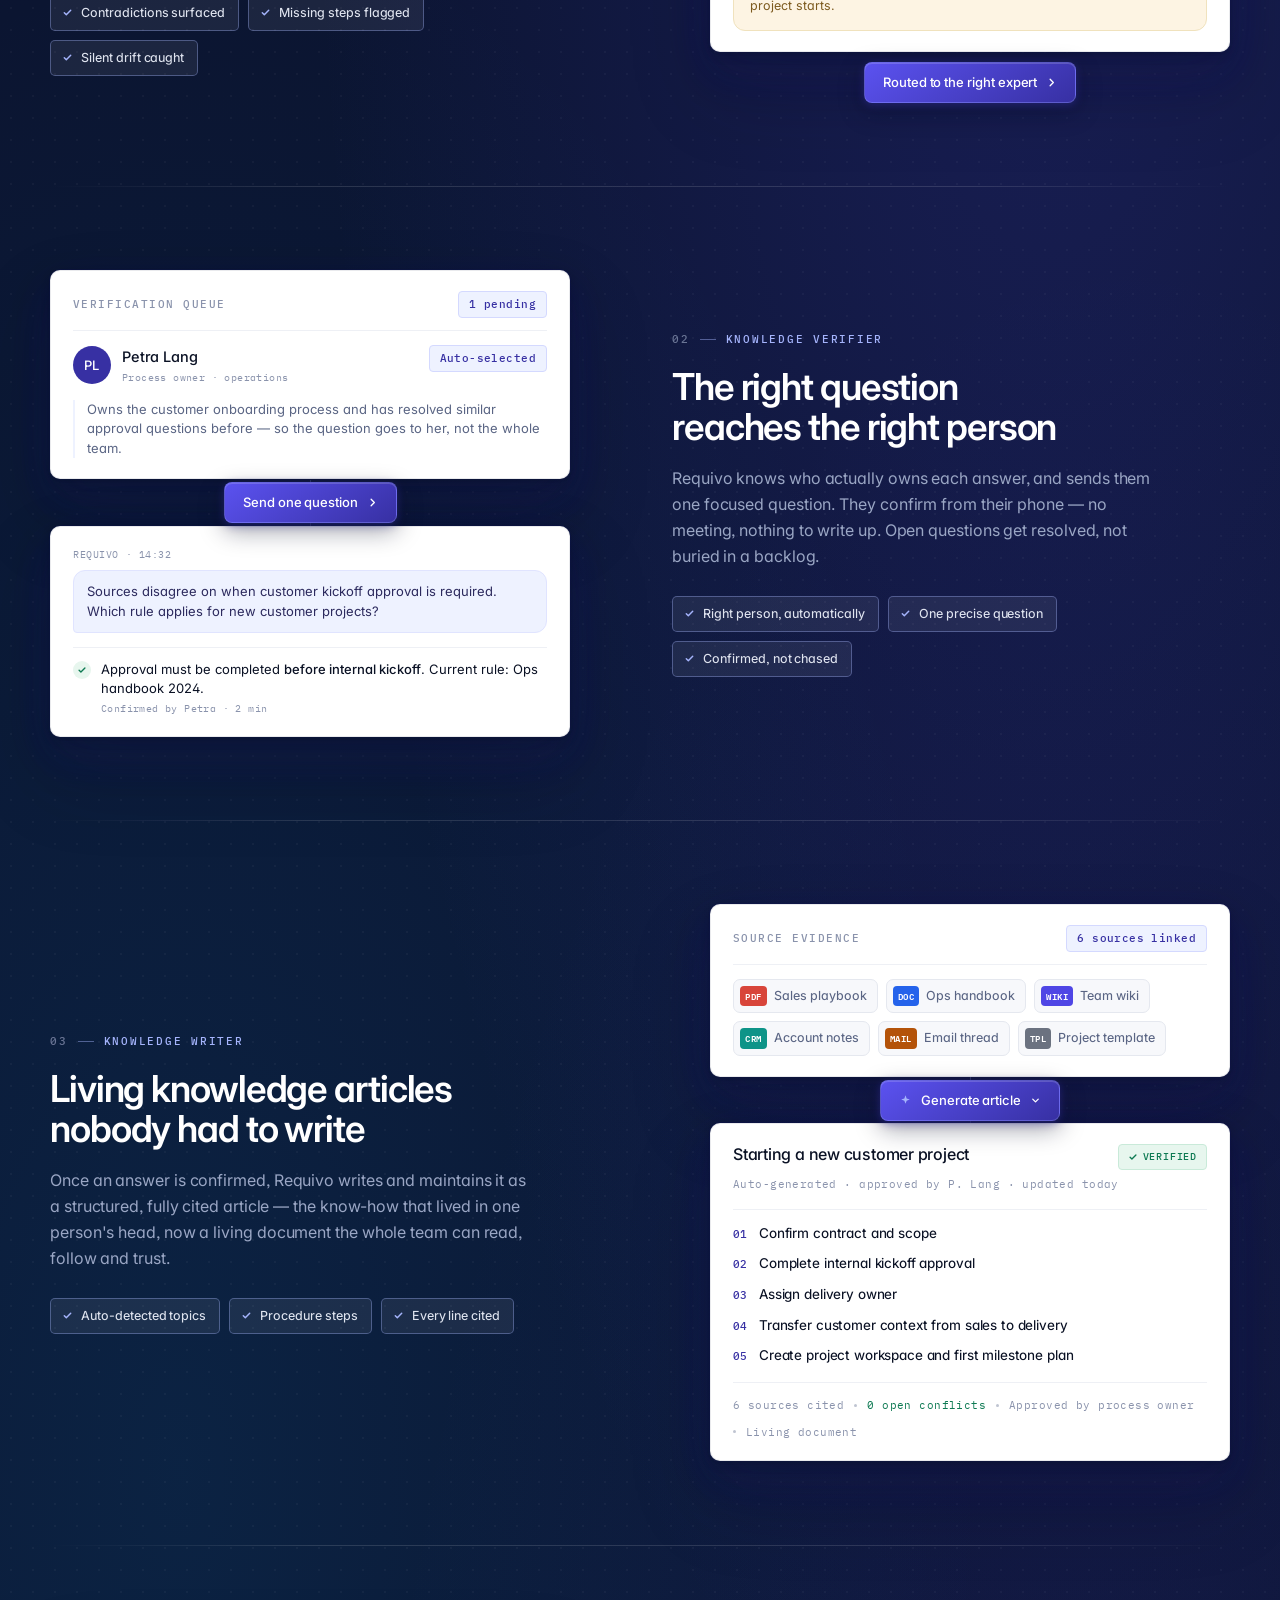
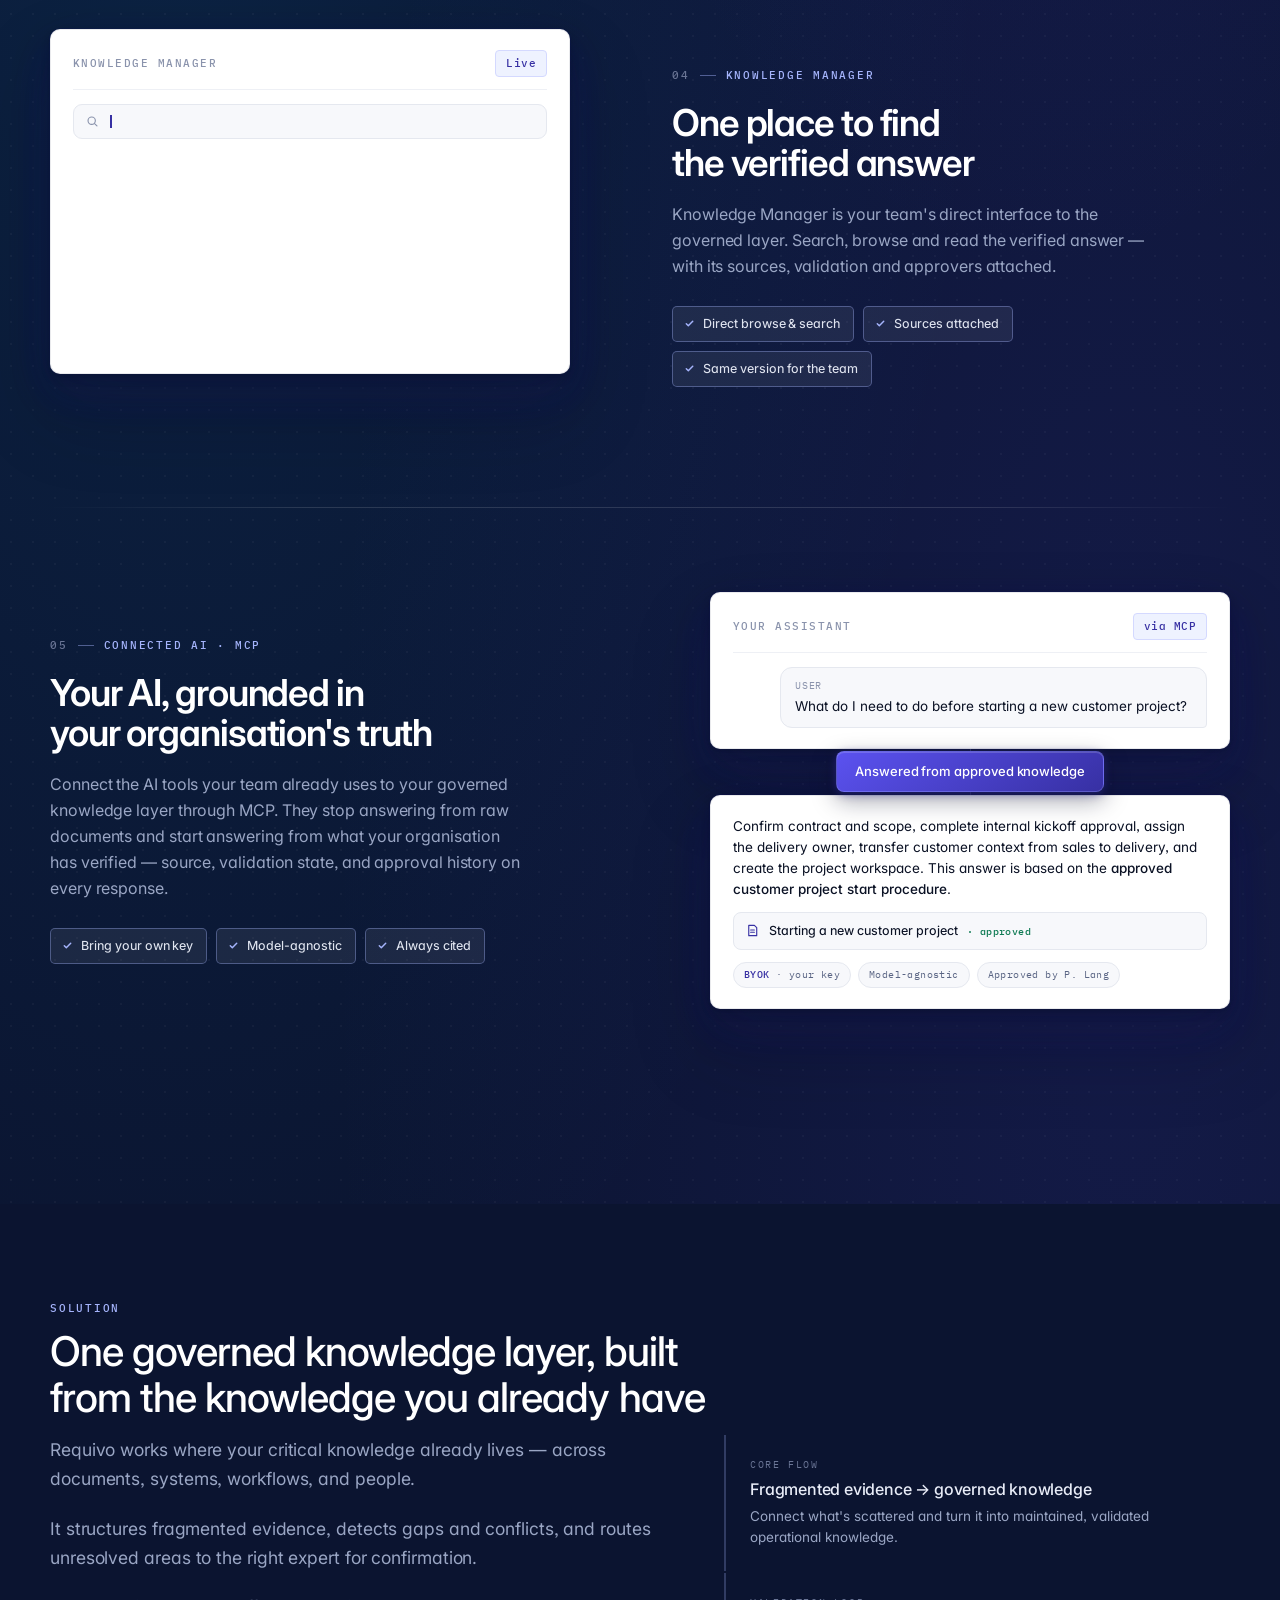
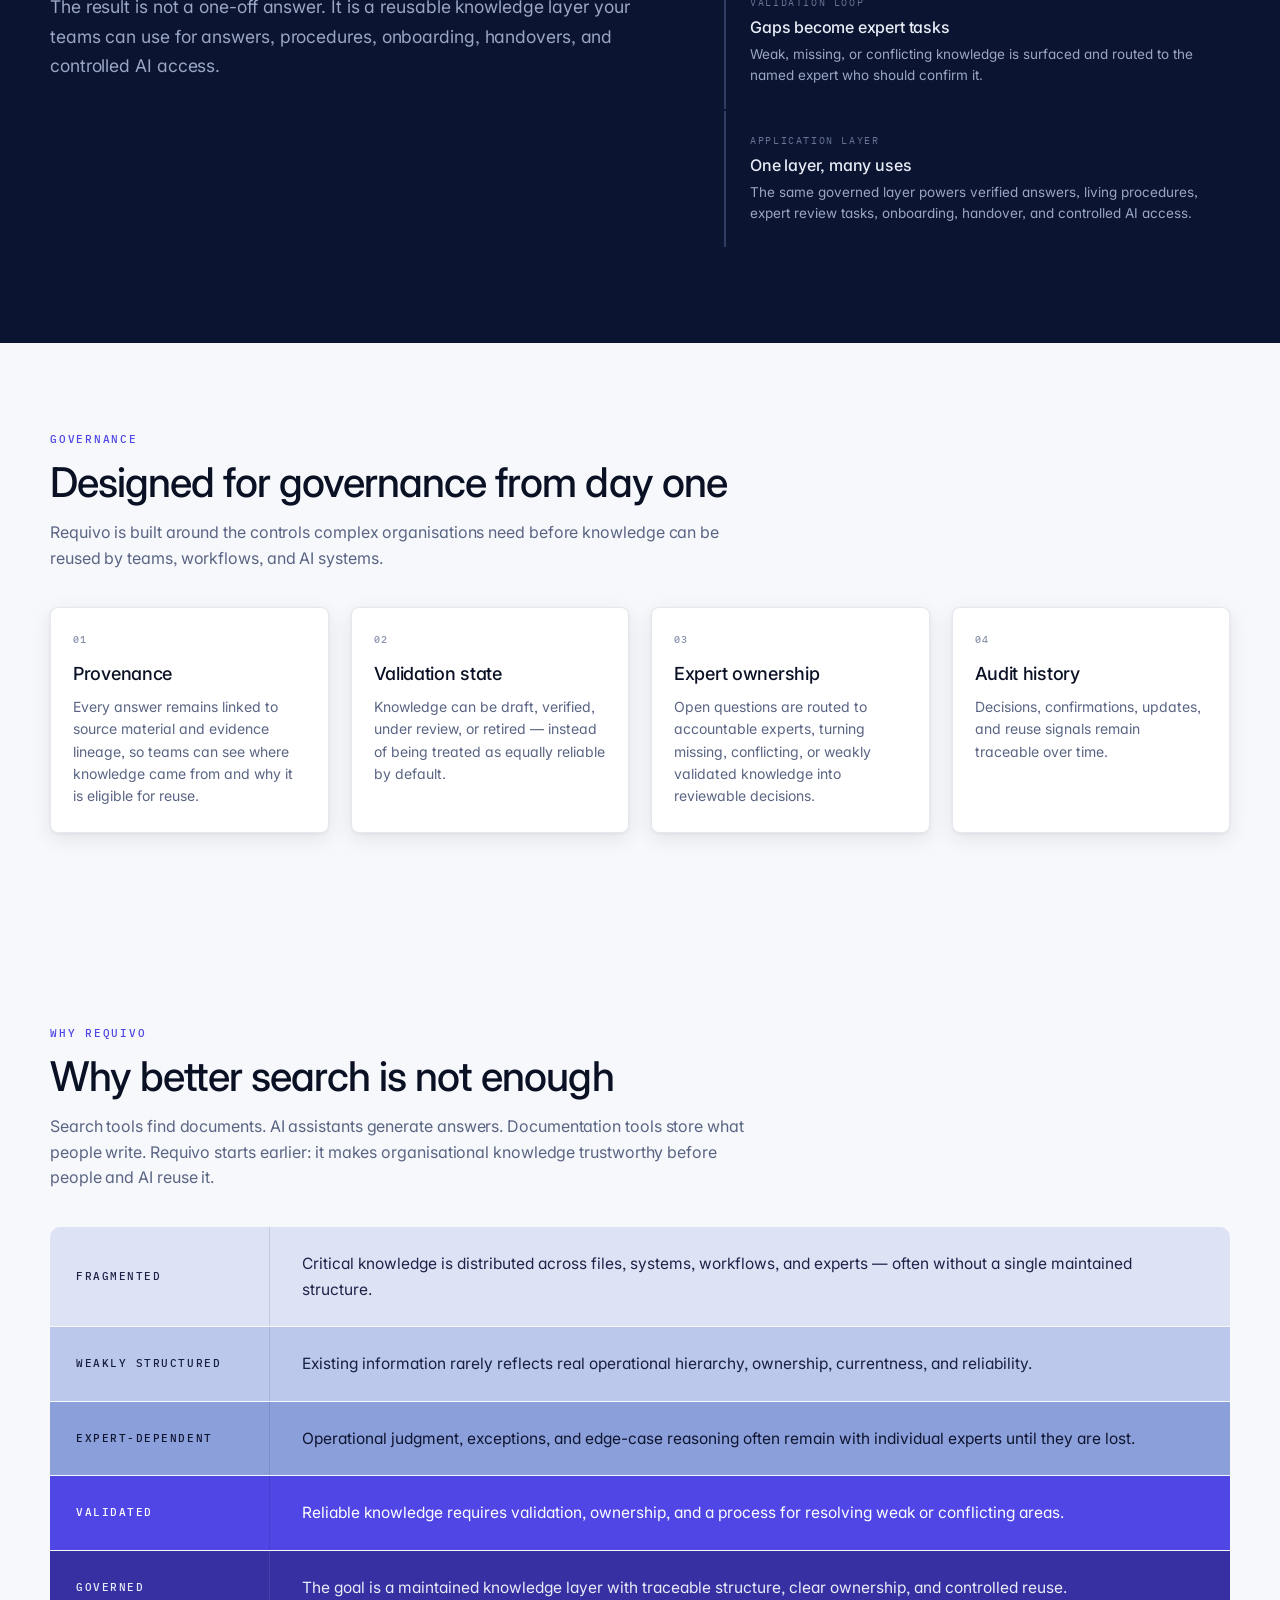
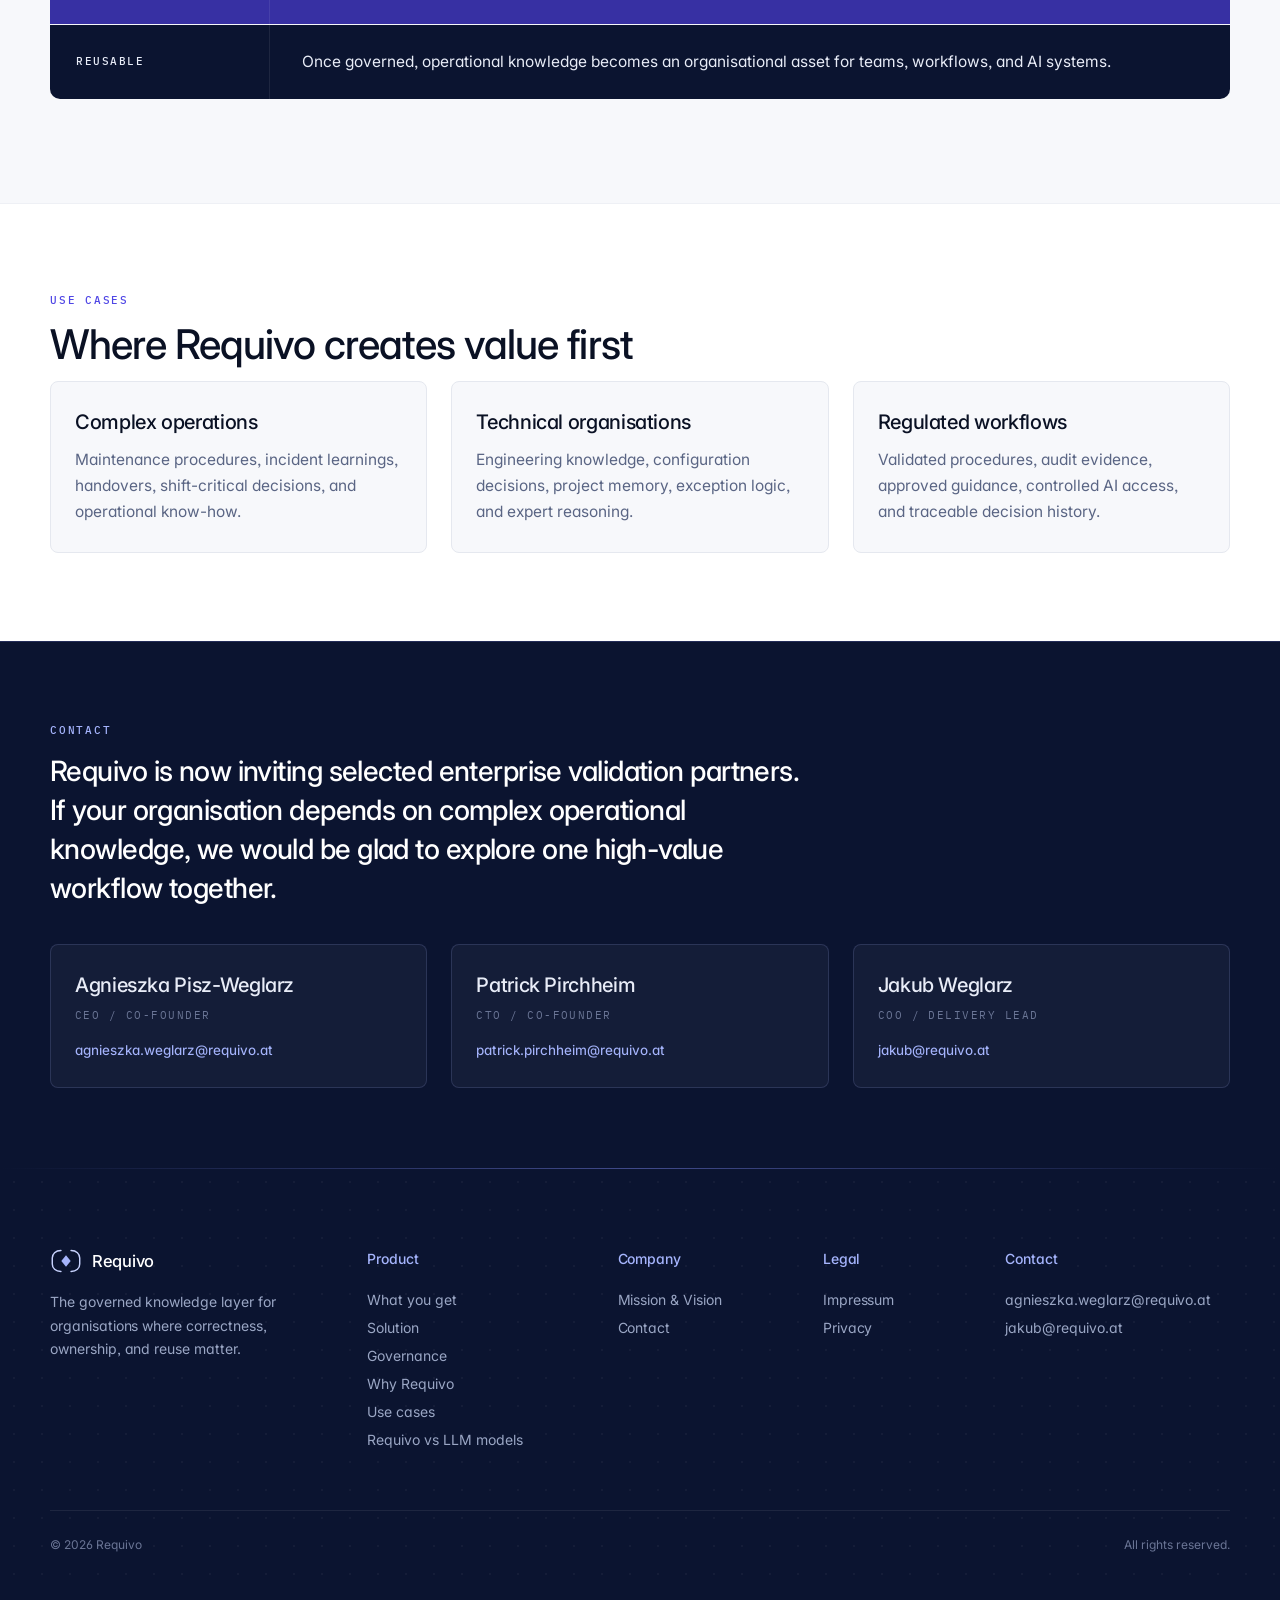
==== commit 507e9f16: "Update index.html" ====
--- a/index.html
+++ b/index.html
@@ -8,11 +8,7 @@
 <link rel="preconnect" href="https://fonts.googleapis.com" />
 <link rel="preconnect" href="https://fonts.gstatic.com" crossorigin />
 <link href="https://fonts.googleapis.com/css2?family=Inter:wght@300;400;450;500;600&family=IBM+Plex+Mono:wght@400;500&display=swap" rel="stylesheet" />
-
-<script>
-  document.documentElement.classList.add('js');
-</script>
-
+<script>document.documentElement.classList.add('js');</script>
 <style>
 /* =========================================================
    DESIGN TOKENS
@@ -40,10 +36,8 @@
   --indigo-on-dark: #a5b4fc;
   --brand:       #4f46e5;
   --sky:         #0ea5e9;
-
   --font-sans:   'Inter', system-ui, -apple-system, 'Segoe UI', sans-serif;
   --font-mono:   'IBM Plex Mono', ui-monospace, 'SF Mono', monospace;
-
   --fs-micro:    11px;
   --fs-xs:       12px;
   --fs-sm:       13.5px;
@@ -54,7 +48,6 @@
   --fs-h3:       26px;
   --fs-h2:       clamp(28px, 3.2vw, 42px);
   --fs-h1:       clamp(40px, 5.6vw, 64px);
-
   --max:         1180px;
   --radius:      6px;
   --radius-lg:   14px;
@@ -64,7 +57,6 @@
 
 *, *::before, *::after { box-sizing: border-box; margin: 0; padding: 0; }
 html { scroll-behavior: smooth; }
-
 body {
   font-family: var(--font-sans);
   font-size: var(--fs-base);
@@ -78,90 +70,11 @@
   font-feature-settings: "ss01" 1, "ss03" 1, "cv11" 1, "kern" 1, "calt" 1;
   overflow-x: hidden;
 }
-
 a { text-decoration: none; color: inherit; }
 img { display: block; max-width: 100%; }
 .wrap { width: min(var(--max), calc(100% - 48px)); margin: 0 auto; }
-
-/* Craft details — branded text selection + keyboard focus */
-::selection {
-  background: #c7d2fe;
-  color: #1a1147;
-}
-:focus-visible {
-  outline: 2px solid var(--indigo-mid);
-  outline-offset: 3px;
-  border-radius: 3px;
-}
-
-/* =========================================================
-   ANNOUNCEMENT BAR
-   ========================================================= */
-.announce {
-  position: relative;
-  background: var(--bg-deep);
-  background-image:
-    radial-gradient(120% 160% at 50% -50%, rgba(79,70,229,.30) 0%, transparent 60%),
-    linear-gradient(180deg, rgba(255,255,255,.045), rgba(255,255,255,0));
-  border-bottom: 1px solid rgba(255,255,255,.07);
-}
-.announce::after {
-  content: '';
-  position: absolute;
-  left: 0; right: 0; bottom: -1px;
-  height: 1px;
-  background: linear-gradient(90deg, transparent, rgba(129,140,248,.55), transparent);
-}
-
-.announce-inner {
-  display: flex;
-  align-items: center;
-  justify-content: center;
-  min-height: 42px;
-  padding: 6px 0;
-}
-.announce-inner > a {
-  display: inline-flex;
-  align-items: center;
-  gap: 12px;
-  font-family: var(--font-sans);
-  font-size: 13.5px;
-  font-weight: 450;
-  letter-spacing: -.005em;
-  line-height: 1.4;
-  color: #e8ecf7;
-}
-
-.announce-badge {
-  flex: none;
-  display: inline-flex;
-  align-items: center;
-  color: #c7d2fe;
-  font-size: 12px;
-  font-weight: 500;
-  letter-spacing: .02em;
-  text-transform: uppercase;
-  white-space: nowrap;
-}
-
-.announce-line {
-  display: inline-flex;
-  align-items: center;
-  gap: 8px;
-}
-.announce-msg { color: rgba(232,236,247,.92); font-weight: 450; letter-spacing: -.004em; }
-
-.announce-arrow {
-  flex: none;
-  display: inline-flex;
-  opacity: .72;
-  transition: transform .22s var(--ease), opacity .22s;
-}
-.announce-inner > a:hover .announce-arrow {
-  transform: translateX(3px);
-  opacity: 1;
-}
-.announce-inner > a:hover .announce-msg { color: #fff; }
+::selection { background: #c7d2fe; color: #1a1147; }
+:focus-visible { outline: 2px solid var(--indigo-mid); outline-offset: 3px; border-radius: 3px; }
 
 /* =========================================================
    NAV
@@ -181,8 +94,6 @@
   border-bottom-color: var(--line-soft);
   box-shadow: 0 1px 0 var(--line-soft);
 }
-
-
 .nav-inner {
   display: flex;
   align-items: center;
@@ -190,24 +101,17 @@
   height: 64px;
   gap: 32px;
 }
-
 .logo {
   display: flex;
   align-items: center;
-  gap: 10px;
+  gap: 9px;
   font-family: var(--font-sans);
   font-size: 16.5px;
   font-weight: 500;
   color: var(--text);
   letter-spacing: -.018em;
 }
-
-.nav-links {
-  display: flex;
-  align-items: center;
-  gap: 30px;
-}
-
+.nav-links { display: flex; align-items: center; gap: 30px; }
 .nav-links a {
   font-family: var(--font-sans);
   font-size: var(--fs-sm);
@@ -216,13 +120,11 @@
   letter-spacing: -.005em;
   transition: color .18s;
 }
-
 .nav-links a:hover { color: var(--text); }
-
 .nav-cta {
   border: 1px solid var(--indigo) !important;
   color: var(--indigo) !important;
-  padding: 7px 16px;
+  padding: 8px 20px;
   border-radius: var(--radius);
   font-size: var(--fs-sm) !important;
   font-weight: 500 !important;
@@ -230,11 +132,7 @@
   letter-spacing: -.005em;
   transition: background .18s, color .18s !important;
 }
-.nav-cta:hover {
-  background: var(--indigo) !important;
-  color: #fff !important;
-}
-
+.nav-cta:hover { background: var(--indigo) !important; color: #fff !important; }
 .footer-logo {
   display: flex;
   align-items: center;
@@ -259,7 +157,6 @@
   isolation: isolate;
   background: var(--bg);
 }
-/* Subtle depth — ties the white hero to the dark section's texture language */
 .hero::before {
   content: '';
   position: absolute;
@@ -271,7 +168,6 @@
   background-size: 30px 30px, 100% 100%;
   pointer-events: none;
 }
-
 .hero-inner {
   position: relative;
   z-index: 2;
@@ -280,22 +176,21 @@
   gap: clamp(32px, 5vw, 64px);
   align-items: center;
 }
-
 .hero-tag {
   display: block;
-  font-family: var(--font-sans);
-  font-size: var(--fs-label);
+  font-family: var(--font-mono);
+  font-size: 11px;
   font-weight: 500;
-  letter-spacing: -.012em;
-  text-transform: none;
-  color: var(--brand);
-  margin-bottom: 22px;
-}
-
+  letter-spacing: .14em;
+  text-transform: uppercase;
+  color: var(--indigo-mid);
+  opacity: .72;
+  margin-bottom: 20px;
+}
 .hero h1 {
   font-family: var(--font-sans);
   font-size: var(--fs-h1);
-  font-weight: 500;
+  font-weight: 600;
   line-height: 1.03;
   letter-spacing: -.032em;
   color: var(--text);
@@ -303,11 +198,9 @@
   max-width: 720px;
   text-wrap: balance;
 }
-
 .hero h1 .line { display: block; }
 .hero h1 .line + .line { margin-top: .04em; }
 .hero h1 .accent { color: var(--brand); }
-
 .hero-sub {
   font-size: var(--fs-lead);
   line-height: 1.6;
@@ -317,7 +210,6 @@
   margin-bottom: 36px;
   letter-spacing: -.005em;
 }
-
 .hero-actions {
   display: flex;
   align-items: center;
@@ -343,7 +235,6 @@
   transition: background .18s var(--ease), color .18s var(--ease), border-color .18s var(--ease), box-shadow .2s var(--ease), transform .2s var(--ease);
   white-space: nowrap;
 }
-
 .btn-primary {
   background: linear-gradient(145deg, #5b52f0 0%, #3730a3 100%);
   color: #fff;
@@ -362,28 +253,14 @@
     inset 0 1px 0 rgba(255,255,255,.18);
   transform: translateY(-1px);
 }
-
 .btn-outline {
   background: transparent;
   color: var(--indigo);
   border-color: var(--indigo);
 }
-.btn-outline:hover {
-  background: var(--indigo);
-  color: #fff;
-}
-
-.hero-aside {
-  display: flex;
-  justify-content: flex-end;
-  width: 100%;
-}
-
-.hero-shot {
-  width: 100%;
-  max-width: 540px;
-}
-
+.btn-outline:hover { background: var(--indigo); color: #fff; }
+.hero-aside { display: flex; justify-content: flex-end; width: 100%; }
+.hero-shot { width: 100%; max-width: 540px; }
 .hero-shot-frame {
   border: 1px solid var(--line);
   border-radius: var(--radius-xl);
@@ -395,7 +272,6 @@
     0 20px 56px rgba(15,28,58,.07);
   padding: 18px;
 }
-
 .hero-shot-frame.hero-no-img {
   min-height: 360px;
   display: flex;
@@ -405,7 +281,6 @@
   position: relative;
   overflow: hidden;
 }
-
 .hero-shot-frame.hero-no-img::before {
   content: '';
   position: absolute;
@@ -415,7 +290,6 @@
     linear-gradient(90deg, rgba(55,48,163,.05) 1px, transparent 1px);
   background-size: 32px 32px;
 }
-
 .hero-shot-frame.hero-no-img::after {
   content: 'Interface fragment coming soon';
   font-family: var(--font-mono);
@@ -426,7 +300,6 @@
   position: relative;
   z-index: 1;
 }
-
 .hero-shot-frame img {
   width: 100%;
   height: auto;
@@ -438,91 +311,88 @@
   border: 1px solid #e7ebf2;
 }
 
-.hero-shot-caption {
-  margin-top: 12px;
-  font-family: var(--font-mono);
-  font-size: 10px;
-  letter-spacing: .14em;
-  text-transform: uppercase;
-  color: var(--text-dim);
-}
-
 /* =========================================================
-   HERO INGESTION PANEL — black floating instrument
-   No frame. Sits directly on white hero background.
+   HERO INGESTION PANEL — arctic blue instrument
+   Sits directly on white hero background.
    ========================================================= */
-
-/* Panel floats on white hero bg — drama comes from its own shadow */
 .hi-panel {
   width: 100%;
-  max-width: 486px;
-  background: #000000;
-  border: 1px solid rgba(165,180,252,.18);
+  max-width: 440px;
+  background: rgba(8,14,32,0.90);
+  backdrop-filter: blur(24px) saturate(160%);
+  -webkit-backdrop-filter: blur(24px) saturate(160%);
+  border: 0.5px solid rgba(165,180,252,0.14);
   border-radius: 16px;
   overflow: hidden;
   box-shadow:
-    0 1px 2px   rgba(0,0,0,.50),
-    0 8px 28px  rgba(0,0,0,.36),
-    0 24px 60px rgba(0,0,0,.26),
-    0 0 0 1px   rgba(79,70,229,.08),
-    0 20px 56px rgba(79,70,229,.18);
-}
-
-/* Panel header: step label + connector title + status */
+    0 0 0 0.5px rgba(165,180,252,0.08),
+    0 1px 3px   rgba(0,0,0,0.32),
+    0 6px 18px  rgba(0,0,0,0.24),
+    0 20px 50px rgba(0,0,0,0.22),
+    0 48px 96px rgba(0,0,0,0.18),
+    0 0 80px    rgba(79,70,229,0.14);
+}
+
+/* Panel header */
 .hi-panel-head {
   display: flex;
   align-items: center;
   justify-content: space-between;
-  padding: 11px 16px 10px;
-  border-bottom: 1px solid rgba(255,255,255,.06);
+  padding: 12px 18px 10px;
+  border-bottom: 0.5px solid rgba(130,170,255,0.07);
+  background: rgba(4,10,24,0.55);
 }
 .hi-panel-meta { display: flex; flex-direction: column; gap: 2px; }
 .hi-panel-step {
   font-family: var(--font-mono);
   font-size: 9px;
-  font-weight: 500;
-  letter-spacing: .18em;
+  font-weight: 400;
+  letter-spacing: .14em;
   text-transform: uppercase;
-  color: #a5b4fc;
+  color: rgba(148,192,255,0.36);
+  margin-bottom: 4px;
 }
 .hi-panel-label {
   font-family: var(--font-mono);
-  font-size: 10px;
+  font-size: 11px;
   font-weight: 500;
-  letter-spacing: .12em;
+  letter-spacing: .06em;
   text-transform: uppercase;
-  color: rgba(255,255,255,.36);
-}
-
-/* Status pill — dark variants */
+  color: rgba(186,215,255,0.58);
+}
+
+/* Status badge — rectangular */
 .hi-status {
   font-family: var(--font-mono);
-  font-size: 9.5px;
-  font-weight: 500;
-  letter-spacing: .07em;
+  font-size: 9px;
+  font-weight: 600;
+  letter-spacing: .10em;
   text-transform: uppercase;
-  padding: 3px 9px;
-  border-radius: 100px;
-  border: 1px solid transparent;
+  padding: 3px 8px;
+  border-radius: 3px;
+  border: 0.5px solid transparent;
 }
 .hi-status--active {
   color: #a5b4fc;
-  background: rgba(79,70,229,.22);
-  border-color: rgba(165,180,252,.28);
+  background: rgba(99,102,241,0.16);
+  border-color: rgba(99,102,241,0.36);
 }
 .hi-status--ok {
-  color: #6ee7b7;
-  background: rgba(16,185,129,.16);
-  border-color: rgba(52,211,153,.26);
-}
+  color: #a5b4fc;
+  background: rgba(99,102,241,0.16);
+  border-color: rgba(99,102,241,0.36);
+}
+
+/* Rows container */
+#hi-rows { padding: 3px 0; }
 
 /* Source rows */
 .hi-row {
   display: flex;
   align-items: center;
-  gap: 8px;
-  padding: 7px 16px;
-  border-bottom: 1px solid rgba(255,255,255,.04);
+  gap: 9px;
+  padding: 8px 18px;
+  border-bottom: 0.5px solid rgba(130,170,255,0.06);
 }
 .hi-row:last-child { border-bottom: none; }
 
@@ -530,36 +400,35 @@
   flex: none;
   width: 24px;
   height: 24px;
-  border-radius: 6px;
+  border-radius: 5px;
   display: flex;
   align-items: center;
   justify-content: center;
-  color: rgba(255,255,255,.92);
   font-family: var(--font-mono);
   font-size: 7px;
   font-weight: 600;
-  letter-spacing: .02em;
+  letter-spacing: .04em;
 }
 
 .hi-name {
-  flex: 0 0 auto;
-  max-width: 158px;
+  flex: 1 1 auto;
+  min-width: 0;
   font-family: var(--font-sans);
-  font-size: 12px;
+  font-size: 11.5px;
   font-weight: 400;
-  color: rgba(255,255,255,.75);
+  color: rgba(210,228,255,0.68);
   letter-spacing: -.005em;
   white-space: nowrap;
   overflow: hidden;
   text-overflow: ellipsis;
 }
 
-/* Precision-thin progress track */
+/* Arctic blue progress track */
 .hi-bar-wrap {
-  flex: 1 1 auto;
-  min-width: 0;
+  flex: none;
+  width: 90px;
   height: 3px;
-  background: rgba(255,255,255,.07);
+  background: rgba(148,192,255,0.08);
   border-radius: 2px;
   overflow: hidden;
 }
@@ -567,34 +436,34 @@
   height: 100%;
   width: 0%;
   border-radius: 2px;
-  background: linear-gradient(90deg, #5b52f0 0%, #818cf8 100%);
-}
-
-/* Percentage / type pill */
+  background: linear-gradient(90deg, #2563eb 0%, #60a5fa 100%);
+}
+
+/* Percentage / type badge */
 .hi-pct {
   flex: none;
-  width: 52px;
+  min-width: 46px;
   text-align: right;
   font-family: var(--font-mono);
   font-size: 10px;
   letter-spacing: .02em;
-  color: rgba(255,255,255,.28);
+  color: rgba(148,192,255,0.35);
   white-space: nowrap;
 }
 .hi-pct--done { /* marker only — styling on .hi-type-pill child */ }
 
-/* Colored type pills — dark background variants */
+/* Colored type badges — arctic blue family, rectangular */
 .hi-type-pill {
   display: inline-flex;
   align-items: center;
   font-family: var(--font-mono);
-  font-size: 8.5px;
+  font-size: 8px;
   font-weight: 600;
-  letter-spacing: .07em;
+  letter-spacing: .09em;
   text-transform: uppercase;
-  padding: 3px 7px;
-  border-radius: 100px;
-  border: 1px solid;
+  padding: 2px 6px;
+  border-radius: 3px;
+  border: 0.5px solid;
   white-space: nowrap;
   animation: hi-badge-in .26s cubic-bezier(.34,1.56,.64,1) both;
 }
@@ -603,24 +472,54 @@
   to   { opacity: 1; transform: none; }
 }
 
-/* Footer: subtle green completion strip at card base */
+/* Footer: arctic blue completion strip */
 .hi-footer {
   display: flex;
   align-items: flex-start;
-  gap: 8px;
-  padding: 9px 16px 11px;
-  border-top: 1px solid rgba(52,211,153,.16);
-  background: rgba(16,185,129,.055);
+  gap: 10px;
+  padding: 10px 18px 12px;
+  border-top: 0.5px solid rgba(130,170,255,0.07);
+  background: rgba(4,10,24,0.55);
+  opacity: 0;
+}
+.hi-footer-icon { flex: none; margin-top: 2px; color: #60a5fa; }
+.hi-footer-body { display: flex; flex-direction: column; gap: 4px; }
+.hi-footer-count {
+  font-family: var(--font-mono);
+  font-size: 17px;
+  font-weight: 500;
+  color: rgba(186,215,255,0.88);
+  letter-spacing: -0.020em;
+  line-height: 1;
+}
+.hi-footer-label {
   font-family: var(--font-sans);
-  font-size: 11.5px;
-  line-height: 1.5;
-  color: rgba(110,231,183,.85);
-  opacity: 0;
-}
-.hi-footer-icon { flex: none; margin-top: 1px; color: #34d399; }
-.hi-footer b { font-weight: 600; color: #a7f3d0; }
-
-
+  font-size: 10.5px;
+  color: rgba(186,215,255,0.42);
+  line-height: 1.4;
+  letter-spacing: -0.002em;
+}
+
+/* Status badge — single confirm snap, never repeats */
+@keyframes hi-status-confirm {
+  0%   { opacity: 0; transform: scale(0.88); }
+  65%  { transform: scale(1.04); }
+  100% { opacity: 1; transform: scale(1); }
+}
+.hi-status--confirmed {
+  animation: hi-status-confirm 420ms cubic-bezier(.34,1.56,.64,1) 1 both;
+}
+
+/* Panel caption strip */
+.hi-caption {
+  padding: 5px 18px;
+  border-top: 0.5px solid rgba(130,170,255,0.05);
+  font-family: var(--font-mono);
+  font-size: 9px;
+  letter-spacing: .13em;
+  text-transform: uppercase;
+  color: rgba(148,192,255,0.26);
+}
 
 .trust-inner {
   min-height: 58px;
@@ -630,7 +529,6 @@
   gap: 18px;
   flex-wrap: wrap;
 }
-
 .trust-item {
   font-family: var(--font-mono);
   font-size: 10.5px;
@@ -640,7 +538,6 @@
   color: var(--text-soft);
   white-space: nowrap;
 }
-
 .trust-dot {
   width: 3px;
   height: 3px;
@@ -650,25 +547,17 @@
 }
 
 @media (max-width: 768px) {
-  .trust-inner {
-    min-height: auto;
-    padding: 18px 0;
-    justify-content: flex-start;
-    gap: 10px 14px;
-  }
+  .trust-inner { min-height: auto; padding: 18px 0; justify-content: flex-start; gap: 10px 14px; }
   .trust-dot { display: none; }
-  .trust-item {
-    font-size: 10px;
-    letter-spacing: .11em;
-  }
+  .trust-item { font-size: 10px; letter-spacing: .11em; }
 }
 
 /* =========================================================
    SECTIONS
    ========================================================= */
-section { padding: 112px 0; }
-section + section { border-top: 1px solid var(--line-soft); }
-
+section { padding: 96px 0; }
+#solution { background: var(--bg-deep); }
+#use-cases { border-top: 1px solid var(--line-soft); }
 .section-label {
   font-family: var(--font-mono);
   font-size: 11px;
@@ -676,13 +565,15 @@
   letter-spacing: .16em;
   text-transform: uppercase;
   color: var(--indigo-mid);
-  margin-bottom: 18px;
+  margin-bottom: 12px;
   display: block;
   background: transparent;
   padding: 0;
   border: 0;
 }
-
+/* section-label on dark backgrounds */
+#solution .section-label,
+#contact .section-label { color: var(--indigo-on-dark); }
 .section-title {
   font-family: var(--font-sans);
   font-size: var(--fs-h2);
@@ -690,72 +581,39 @@
   line-height: 1.12;
   letter-spacing: -.024em;
   color: var(--text);
-  margin-bottom: 18px;
+  margin-bottom: 14px;
   max-width: 820px;
   text-wrap: balance;
 }
-
+#solution .section-title,
+#contact .section-title { color: #fff; }
 .section-sub {
-  font-size: var(--fs-lead);
+  font-size: 16px;
   line-height: 1.6;
   color: var(--text-soft);
   max-width: 700px;
   font-weight: 400;
   letter-spacing: -.005em;
-  margin-bottom: 52px;
+  margin-bottom: 36px;
 }
 
 /* =========================================================
    PROBLEM
    ========================================================= */
-.prob-grid {
-  display: grid;
-  grid-template-columns: repeat(3,1fr);
-  gap: 24px;
-}
-
-.prob-card {
-  border-top: 1px solid var(--line);
-  padding: 28px 0 0;
-  position: relative;
-}
+.prob-grid { display: grid; grid-template-columns: repeat(3,1fr); gap: 24px; }
+.prob-card { border-top: 1px solid var(--line); padding: 28px 0 0; position: relative; }
 .prob-card::before {
   content: '';
   position: absolute;
-  top: -1px;
-  left: 0;
-  width: 0;
-  height: 1px;
+  top: -1px; left: 0;
+  width: 0; height: 1px;
   background: var(--brand);
   transition: width .4s var(--ease);
 }
 .prob-card:hover::before { width: 100%; }
-
-.prob-num {
-  font-family: var(--font-mono);
-  font-size: 10.5px;
-  letter-spacing: .14em;
-  color: var(--text-dim);
-  margin-bottom: 14px;
-}
-
-.prob-card h3 {
-  font-family: var(--font-sans);
-  font-size: var(--fs-card);
-  font-weight: 500;
-  letter-spacing: -.018em;
-  line-height: 1.25;
-  color: var(--text);
-  margin-bottom: 12px;
-}
-
-.prob-card p {
-  font-size: var(--fs-base);
-  line-height: 1.65;
-  color: var(--text-soft);
-  font-weight: 400;
-  letter-spacing: -.003em;
-}
+.prob-num { font-family: var(--font-mono); font-size: 10.5px; letter-spacing: .14em; color: var(--text-dim); margin-bottom: 14px; }
+.prob-card h3 { font-family: var(--font-sans); font-size: var(--fs-card); font-weight: 500; letter-spacing: -.018em; line-height: 1.25; color: var(--text); margin-bottom: 12px; }
+.prob-card p { font-size: var(--fs-base); line-height: 1.65; color: var(--text-soft); font-weight: 400; letter-spacing: -.003em; }
 
 /* =========================================================
    SOLUTION
@@ -766,67 +624,31 @@
   gap: 56px;
   align-items: start;
 }
-
-.sol-copy p {
-  font-size: var(--fs-lead);
-  line-height: 1.68;
-  color: var(--text-soft);
-  font-weight: 400;
-  letter-spacing: -.005em;
-  margin-bottom: 20px;
-}
+.sol-copy p { font-size: var(--fs-lead); line-height: 1.68; color: var(--text-soft); font-weight: 400; letter-spacing: -.005em; margin-bottom: 20px; }
+#solution .sol-copy p { color: var(--text-on-dark-soft); }
 .sol-copy p:last-child { margin-bottom: 0; }
-
-.sol-panels { display: grid; gap: 1px; }
-
+.sol-panels { display: grid; gap: 2px; }
 .sol-panel {
   padding: 22px 24px;
-  border-left: 2px solid var(--line);
+  border-left: 2px solid var(--indigo-soft);
   transition: border-color .25s var(--ease), background .25s var(--ease);
 }
-.sol-panel:hover {
-  border-left-color: var(--indigo);
-  background: var(--indigo-pale);
-}
-
-.sol-tag {
-  font-family: var(--font-mono);
-  font-size: 10px;
-  letter-spacing: .16em;
-  text-transform: uppercase;
-  color: var(--text-dim);
-  margin-bottom: 6px;
-}
-
-.sol-panel h3 {
-  font-family: var(--font-sans);
-  font-size: 16px;
-  font-weight: 500;
-  color: var(--text);
-  margin-bottom: 6px;
-  letter-spacing: -.012em;
-  line-height: 1.3;
-}
-
-.sol-panel p {
-  font-size: 13.5px;
-  line-height: 1.6;
-  color: var(--text-soft);
-  font-weight: 400;
-}
+.sol-panel:hover { border-left-color: var(--indigo); background: var(--indigo-pale); }
+#solution .sol-panel { border-left-color: rgba(165,180,252,.25); background: transparent; }
+#solution .sol-panel:hover { border-left-color: var(--indigo-on-dark); background: rgba(255,255,255,.04); }
+.sol-tag { font-family: var(--font-mono); font-size: 10px; letter-spacing: .16em; text-transform: uppercase; color: var(--text-dim); margin-bottom: 6px; }
+#solution .sol-tag { color: var(--text-on-dark-dim); }
+.sol-panel h3 { font-family: var(--font-sans); font-size: 16px; font-weight: 500; color: var(--text); margin-bottom: 6px; letter-spacing: -.012em; line-height: 1.3; }
+#solution .sol-panel h3 { color: var(--text-on-dark); }
+.sol-panel p { font-size: 13.5px; line-height: 1.6; color: var(--text-soft); font-weight: 400; }
+#solution .sol-panel p { color: var(--text-on-dark-soft); }
 
 /* =========================================================
-   WHY  — pure white background, sits cleanly after dark
+   WHY
    ========================================================= */
-#why { background: var(--bg); }
-
-.strata {
-  display: grid;
-  gap: 1px;
-  border-radius: 10px;
-  overflow: hidden;
-}
-
+#why { background: var(--bg-off); padding: 104px 0; }
+#use-cases { padding: 88px 0; }
+.strata { display: grid; gap: 1px; border-radius: 10px; overflow: hidden; }
 .strata-row {
   display: grid;
   grid-template-columns: 220px 1fr;
@@ -834,7 +656,6 @@
   transition: filter .18s;
 }
 .strata-row:hover { filter: brightness(.97); }
-
 .strata-label {
   padding: 24px 26px;
   font-family: var(--font-mono);
@@ -846,193 +667,71 @@
   align-items: center;
   border-right: 1px solid rgba(255,255,255,.08);
 }
-
-.strata-body {
-  padding: 24px 32px;
-  font-size: var(--fs-base);
-  line-height: 1.65;
-  display: flex;
-  align-items: center;
-  font-weight: 400;
-}
-
-.strata-row:nth-child(1) { background: #c7d0f2; color: #1f2550; }
-.strata-row:nth-child(2) { background: #aab8ea; color: #1b2248; }
-.strata-row:nth-child(3) { background: #8794dc; color: #14193c; }
-.strata-row:nth-child(4) { background: #5b5fc2; color: #ffffff; }
-.strata-row:nth-child(5) { background: #443ead; color: #eef0ff; }
-.strata-row:nth-child(6) { background: #2e2890; color: #dfe4ff; }
-
+.strata-body { padding: 24px 32px; font-size: var(--fs-base); line-height: 1.65; display: flex; align-items: center; font-weight: 400; }
+.strata-row:nth-child(1) { background: #dde3f5; color: #1e2348; }
+.strata-row:nth-child(2) { background: #bbc8ec; color: #181f40; }
+.strata-row:nth-child(3) { background: #8b9fda; color: #0f1530; }
+.strata-row:nth-child(4) { background: var(--indigo-mid); color: #ffffff; }
+.strata-row:nth-child(5) { background: var(--indigo); color: #e8ecf7; }
+.strata-row:nth-child(6) { background: var(--bg-deep); color: var(--text-on-dark); }
 .strata-row:nth-child(1) .strata-label,
 .strata-row:nth-child(2) .strata-label,
 .strata-row:nth-child(3) .strata-label,
-.strata-row:nth-child(4) .strata-label {
-  border-right-color: rgba(0,0,0,.08);
-}
-
+.strata-row:nth-child(4) .strata-label { border-right-color: rgba(0,0,0,.10); }
 
 /* =========================================================
    GOVERNANCE
    ========================================================= */
-#governance {
+#governance { background: var(--bg-off); padding: 88px 0; }
+.gov-grid { display: grid; grid-template-columns: repeat(4, 1fr); gap: 22px; }
+.gov-card { background: #fff; border: 1px solid var(--line); border-radius: 8px; padding: 24px 22px; box-shadow: 0 1px 3px rgba(15,28,58,.06), 0 6px 20px rgba(15,28,58,.09); }
+.gov-kicker { font-family: var(--font-mono); font-size: 10px; font-weight: 500; letter-spacing: .14em; text-transform: uppercase; color: var(--text-dim); margin-bottom: 14px; }
+.gov-card h3 { font-family: var(--font-sans); font-size: 18px; font-weight: 500; letter-spacing: -.016em; line-height: 1.3; color: var(--text); margin-bottom: 10px; }
+.gov-card p { font-size: 14px; line-height: 1.6; color: var(--text-soft); }
+@media (max-width: 980px) { .gov-grid { grid-template-columns: repeat(2, 1fr); } }
+@media (max-width: 560px) { .gov-grid { grid-template-columns: 1fr; } }
+
+/* =========================================================
+   USE CASES
+   ========================================================= */
+.use-grid { display: grid; grid-template-columns: repeat(3,1fr); gap: 24px; }
+.use-card {
   background: var(--bg-off);
-}
-
-.gov-grid {
-  display: grid;
-  grid-template-columns: repeat(4, 1fr);
-  gap: 22px;
-}
-
-.gov-card {
-  background: #fff;
   border: 1px solid var(--line);
-  border-radius: 14px;
-  padding: 24px 22px;
-  box-shadow: 0 1px 2px rgba(15,28,58,.035);
-}
-
-.gov-kicker {
-  font-family: var(--font-mono);
-  font-size: 10px;
+  border-radius: 8px;
+  padding: 28px 24px;
+  transition: border-color .22s var(--ease);
+}
+.use-card:hover { border-color: var(--indigo-mid); }
+.use-card h3 { font-family: var(--font-sans); font-size: var(--fs-card); font-weight: 500; letter-spacing: -.018em; line-height: 1.25; color: var(--text); margin-bottom: 12px; }
+.use-card p { font-size: var(--fs-base); line-height: 1.65; color: var(--text-soft); font-weight: 400; }
+
+/* =========================================================
+   CONTACT
+   ========================================================= */
+#contact { padding: 80px 0; background: var(--bg-deep); border-top: 1px solid rgba(129,140,248,.20); }
+#contact .section-title {
+  font-size: clamp(22px, 2.4vw, 28px);
   font-weight: 500;
-  letter-spacing: .14em;
-  text-transform: uppercase;
-  color: var(--text-dim);
-  margin-bottom: 14px;
-}
-
-.gov-card h3 {
-  font-family: var(--font-sans);
-  font-size: 18px;
-  font-weight: 500;
-  letter-spacing: -.016em;
-  line-height: 1.3;
-  color: var(--text);
-  margin-bottom: 10px;
-}
-
-.gov-card p {
-  font-size: 14px;
-  line-height: 1.6;
-  color: var(--text-soft);
-}
-
-@media (max-width: 980px) {
-  .gov-grid { grid-template-columns: repeat(2, 1fr); }
-}
-@media (max-width: 560px) {
-  .gov-grid { grid-template-columns: 1fr; }
-}
-
-/* =========================================================
-   USE CASES (white, inherited)
-   ========================================================= */
-.use-grid {
-  display: grid;
-  grid-template-columns: repeat(3,1fr);
-  gap: 24px;
-}
-
-.use-card {
-  border-top: 1px solid var(--line);
-  padding: 26px 0 0;
-  position: relative;
-}
-.use-card::before {
-  content: '';
-  position: absolute;
-  top: -1px;
-  left: 0;
-  width: 0;
-  height: 1px;
-  background: var(--brand);
-  transition: width .4s var(--ease);
-}
-.use-card:hover::before { width: 100%; }
-
-.use-card h3 {
-  font-family: var(--font-sans);
-  font-size: var(--fs-card);
-  font-weight: 500;
-  letter-spacing: -.018em;
-  line-height: 1.25;
-  color: var(--text);
-  margin-bottom: 12px;
-}
-
-.use-card p {
-  font-size: var(--fs-base);
-  line-height: 1.65;
-  color: var(--text-soft);
-  font-weight: 400;
-}
-
-/* =========================================================
-   CONTACT (white, inherited)
-   ========================================================= */
-#contact { padding: 96px 0; }
-#contact .section-title {
-  font-size: clamp(20px, 2.2vw, 25px);
-  font-weight: 450;
-  line-height: 1.5;
-  letter-spacing: -.014em;
-  color: var(--text-mid);
+  line-height: 1.4;
+  letter-spacing: -.020em;
+  color: #fff;
   max-width: 760px;
-  margin-bottom: 40px;
-}
-
-.contact-grid {
-  display: grid;
-  grid-template-columns: repeat(3,1fr);
-  gap: 24px;
-}
-
+  margin-bottom: 36px;
+}
+.contact-grid { display: grid; grid-template-columns: repeat(3,1fr); gap: 24px; }
 .contact-card {
-  border-top: 1px solid var(--line);
-  padding: 24px 0 0;
-  position: relative;
-}
-.contact-card::before {
-  content: '';
-  position: absolute;
-  top: -1px;
-  left: 0;
-  width: 0;
-  height: 1px;
-  background: var(--brand);
-  transition: width .4s var(--ease);
-}
-.contact-card:hover::before { width: 100%; }
-
-.contact-card h3 {
-  font-family: var(--font-sans);
-  font-size: var(--fs-card);
-  font-weight: 500;
-  letter-spacing: -.018em;
-  color: var(--text);
-  margin-bottom: 4px;
-}
-
-.contact-role {
-  font-family: var(--font-mono);
-  font-size: 10.5px;
-  letter-spacing: .14em;
-  text-transform: uppercase;
-  color: var(--text-dim);
-  margin-bottom: 14px;
-}
-
-.contact-email {
-  font-size: var(--fs-sm);
-  color: var(--indigo);
-  font-weight: 450;
-  transition: color .18s;
-}
-.contact-email:hover {
-  color: var(--indigo-mid);
-  text-decoration: underline;
-}
+  background: rgba(255,255,255,.04);
+  border: 0.5px solid rgba(165,180,252,.16);
+  border-radius: 8px;
+  padding: 24px;
+  transition: border-color .22s var(--ease);
+}
+.contact-card:hover { border-color: rgba(165,180,252,.42); }
+.contact-card h3 { font-family: var(--font-sans); font-size: var(--fs-card); font-weight: 500; letter-spacing: -.018em; color: var(--text-on-dark); margin-bottom: 6px; }
+.contact-role { font-family: var(--font-mono); font-size: 10.5px; letter-spacing: .14em; text-transform: uppercase; color: var(--text-on-dark-dim); margin-bottom: 14px; }
+.contact-email { font-size: var(--fs-sm); color: var(--indigo-on-dark); font-weight: 450; transition: color .18s; }
+.contact-email:hover { color: #fff; text-decoration: underline; }
 
 /* =========================================================
    FOOTER
@@ -1043,26 +742,18 @@
   position: relative;
   overflow: hidden;
 }
-/* dot-grid texture, same language as the dark What-you-get section */
 footer::before {
-  content: '';
-  position: absolute;
-  inset: 0;
-  z-index: 0;
+  content: ''; position: absolute; inset: 0; z-index: 0;
   background: radial-gradient(circle, rgba(255,255,255,.04) 1px, transparent 1px);
   background-size: 28px 28px;
   pointer-events: none;
 }
-/* top accent line — bookends the page against the announce bar */
 footer::after {
-  content: '';
-  position: absolute;
-  top: 0; left: 0; right: 0;
+  content: ''; position: absolute; top: 0; left: 0; right: 0;
   height: 1px;
   background: linear-gradient(90deg, transparent, rgba(129,140,248,.45), transparent);
 }
 footer .wrap { position: relative; z-index: 1; }
-
 .footer-grid {
   display: grid;
   grid-template-columns: 1.2fr .9fr .7fr .6fr 1fr;
@@ -1070,46 +761,11 @@
   margin-bottom: 56px;
   align-items: start;
 }
-
-.footer-brand {
-  display: flex;
-  flex-direction: column;
-  gap: 16px;
-}
-
-.footer-brand p {
-  font-family: var(--font-sans);
-  font-size: 14px;
-  line-height: 1.65;
-  font-weight: 400;
-  color: var(--text-on-dark-soft);
-  max-width: 300px;
-  letter-spacing: -.003em;
-}
-
-.footer-col h4 {
-  font-family: var(--font-sans);
-  font-size: 14px;
-  letter-spacing: -.005em;
-  text-transform: none;
-  font-weight: 500;
-  color: var(--indigo-on-dark);
-  margin-bottom: 16px;
-}
-
-.footer-col a,
-.footer-col p {
-  display: block;
-  font-family: var(--font-sans);
-  font-size: 14px;
-  line-height: 2;
-  font-weight: 400;
-  color: var(--text-on-dark-soft);
-  letter-spacing: -.003em;
-  transition: color .18s;
-}
+.footer-brand { display: flex; flex-direction: column; gap: 16px; }
+.footer-brand p { font-family: var(--font-sans); font-size: 14px; line-height: 1.65; font-weight: 400; color: var(--text-on-dark-soft); max-width: 300px; letter-spacing: -.003em; }
+.footer-col h4 { font-family: var(--font-sans); font-size: 14px; letter-spacing: -.005em; text-transform: none; font-weight: 500; color: var(--indigo-on-dark); margin-bottom: 16px; }
+.footer-col a, .footer-col p { display: block; font-family: var(--font-sans); font-size: 14px; line-height: 2; font-weight: 400; color: var(--text-on-dark-soft); letter-spacing: -.003em; transition: color .18s; }
 .footer-col a:hover { color: #fff; }
-
 .footer-bottom {
   padding-top: 24px;
   border-top: 1px solid rgba(255,255,255,.08);
@@ -1124,30 +780,17 @@
 /* =========================================================
    REVEAL
    ========================================================= */
-.reveal {
-  opacity: 1;
-  transform: none;
-  transition: opacity .65s var(--ease), transform .65s var(--ease);
-}
-.js .reveal {
-  opacity: 0;
-  transform: translateY(22px);
-}
-.js .reveal.in {
-  opacity: 1;
-  transform: none;
-}
+.reveal { opacity: 1; transform: none; transition: opacity .65s var(--ease), transform .65s var(--ease); }
+.js .reveal { opacity: 0; transform: translateY(22px); }
+.js .reveal.in { opacity: 1; transform: none; }
 .d1 { transition-delay: .08s; }
 .d2 { transition-delay: .16s; }
 
 /* =========================================================
-   HERO ENTRANCE — staggered rise on load
+   HERO ENTRANCE
    ========================================================= */
 @media (prefers-reduced-motion: no-preference) {
-  .js .hero-rise {
-    opacity: 0;
-    animation: hero-rise-in .72s var(--ease) forwards;
-  }
+  .js .hero-rise { opacity: 0; animation: hero-rise-in .72s var(--ease) forwards; }
   .js .hero-rise-1 { animation-delay: .05s; }
   .js .hero-rise-2 { animation-delay: .14s; }
   .js .hero-rise-3 { animation-delay: .23s; }
@@ -1163,55 +806,28 @@
    RESPONSIVE
    ========================================================= */
 @media (max-width: 1180px) {
-  .hero-inner {
-    grid-template-columns: 1fr;
-    gap: 40px;
-  }
+  .hero-inner { grid-template-columns: 1fr; gap: 40px; }
   .hero-aside { justify-content: flex-start; }
   .hero-shot { max-width: 680px; }
   .solution-layout { grid-template-columns: 1fr; }
   .footer-grid { grid-template-columns: 1fr 1fr; }
 }
-
 @media (max-width: 768px) {
   .wrap { width: calc(100% - 32px); }
   .nav-links { display: none; }
   section { padding: 80px 0; }
-
-  .announce-inner { padding: 8px 0; }
-  .announce-inner > a {
-    flex-direction: column;
-    gap: 6px;
-    font-size: 12.5px;
-    text-align: center;
-  }
-  .announce-badge { font-size: 11.5px; padding-right: 0; border-right: none; }
-
-  .prob-grid,
-  .use-grid,
-  .contact-grid,
-  .gov-grid {
-    grid-template-columns: 1fr;
-  }
-
+  .prob-grid, .use-grid, .contact-grid, .gov-grid { grid-template-columns: 1fr; }
   .strata-row { grid-template-columns: 1fr; }
   .strata-label { padding: 16px 20px 6px; border-right: none; }
   .strata-body { padding: 0 20px 16px; }
   .footer-grid { grid-template-columns: 1fr; }
   .footer-bottom { flex-direction: column; gap: 8px; }
-
-  .hero-shot-frame {
-    padding: 12px;
-    border-radius: var(--radius-lg);
-  }
+  .hero-shot-frame { padding: 12px; border-radius: var(--radius-lg); }
   .hero-shot-frame.hero-no-img { min-height: 360px; }
   .hero-shot-frame img { max-height: none; }
-
   .hero { min-height: auto; }
-
   #contact { padding: 72px 0; }
 }
-
 
 /* =========================================================
    REQUIVO · WHAT-YOU-GET SPOTLIGHT SUITE
@@ -1243,7 +859,6 @@
   --rqw-amber-bg: #fdf4e3;
   --rqw-amber-line: #f0e2bd;
   --rqw-ease: cubic-bezier(.2,.7,.2,1);
-
   position: relative;
   overflow: hidden;
   background: var(--rqw-bg-deep);
@@ -1257,51 +872,18 @@
   position: absolute;
   inset: 0;
   background:
-    radial-gradient(circle, rgba(255,255,255,.048) 1px, transparent 1px),
+    radial-gradient(circle, rgba(255,255,255,.036) 1px, transparent 1px),
     radial-gradient(ellipse at 82% 10%,  rgba(79,70,229,.22)  0%, transparent 50%),
     radial-gradient(ellipse at 14% 62%,  rgba(14,165,233,.10) 0%, transparent 52%),
     radial-gradient(ellipse at 88% 92%,  rgba(79,70,229,.13)  0%, transparent 50%);
-  background-size: 28px 28px, 100% 100%, 100% 100%, 100% 100%;
+  background-size: 22px 22px, 100% 100%, 100% 100%, 100% 100%;
   pointer-events: none;
 }
-.rqw-inner {
-  position: relative;
-  z-index: 1;
-  width: min(1180px, calc(100% - 48px));
-  margin: 0 auto;
-}
-
+.rqw-inner { position: relative; z-index: 1; width: min(1180px, calc(100% - 48px)); margin: 0 auto; }
 .rqw-head { max-width: 740px; margin: 0 0 16px; }
-.rqw-head .rqw-eyebrow {
-  display: inline-block;
-  font-family: var(--rqw-mono);
-  font-size: 11px;
-  font-weight: 500;
-  letter-spacing: .16em;
-  text-transform: uppercase;
-  color: var(--rqw-indigo-on-dark);
-  margin-bottom: 18px;
-}
-.rqw-head h2 {
-  margin: 0 0 18px;
-  font-family: var(--rqw-sans);
-  font-size: clamp(28px, 3.3vw, 44px);
-  font-weight: 500;
-  line-height: 1.1;
-  letter-spacing: -.028em;
-  color: #fff;
-  text-wrap: balance;
-}
-.rqw-head p {
-  margin: 0;
-  font-size: 17px;
-  line-height: 1.6;
-  font-weight: 400;
-  letter-spacing: -.005em;
-  color: var(--rqw-on-dark-soft);
-  max-width: 660px;
-}
-
+.rqw-head .rqw-eyebrow { display: inline-block; font-family: var(--rqw-mono); font-size: 11px; font-weight: 500; letter-spacing: .16em; text-transform: uppercase; color: var(--rqw-indigo-on-dark); margin-bottom: 18px; }
+.rqw-head h2 { margin: 0 0 18px; font-family: var(--rqw-sans); font-size: clamp(28px, 3.3vw, 44px); font-weight: 500; line-height: 1.1; letter-spacing: -.028em; color: #fff; text-wrap: balance; }
+.rqw-head p { margin: 0; font-size: 17px; line-height: 1.6; font-weight: 400; letter-spacing: -.005em; color: var(--rqw-on-dark-soft); max-width: 660px; }
 .rqw-row {
   display: grid;
   grid-template-columns: 1fr 1fr;
@@ -1311,455 +893,153 @@
 }
 .rqw-row + .rqw-row {
   border-top: 1px solid transparent;
-  border-image: linear-gradient(
-    90deg,
-    transparent 0%,
-    rgba(255,255,255,.13) 22%,
-    rgba(255,255,255,.13) 78%,
-    transparent 100%
-  ) 1;
+  border-image: linear-gradient(90deg, transparent 0%, rgba(255,255,255,.13) 22%, rgba(255,255,255,.13) 78%, transparent 100%) 1;
 }
 .rqw-row--flip .rqw-copy { order: 1; }
-
 .rqw-copy { max-width: 480px; }
-.rqw-fragment {
-  position: relative;
-  width: 100%;
-  max-width: 520px;
-  justify-self: end;
-}
+.rqw-fragment { position: relative; width: 100%; max-width: 520px; justify-self: end; }
 .rqw-row--flip .rqw-fragment { justify-self: start; }
-
-.rqw-mark {
-  display: flex;
-  align-items: center;
-  gap: 12px;
-  margin-bottom: 22px;
-  font-family: var(--rqw-mono);
-  font-size: 11px;
-  font-weight: 500;
-  letter-spacing: .16em;
-  text-transform: uppercase;
-  color: var(--rqw-indigo-on-dark);
-}
+.rqw-mark { display: flex; align-items: center; gap: 10px; margin-bottom: 18px; font-family: var(--rqw-mono); font-size: 11px; font-weight: 500; letter-spacing: .16em; text-transform: uppercase; color: var(--rqw-indigo-on-dark); }
 .rqw-mark-ord { flex: none; color: var(--rqw-on-dark-dim); }
-.rqw-mark-rule {
-  flex: none;
-  width: 26px;
-  height: 1px;
-  background: rgba(165,180,252,.5);
-}
+.rqw-mark-rule { flex: none; width: 16px; height: 1px; background: rgba(165,180,252,.45); }
 .rqw-mark-label { flex: none; }
-
-.rqw-title {
-  font-family: var(--rqw-sans);
-  font-size: clamp(26px, 2.9vw, 40px);
-  font-weight: 600;
-  line-height: 1.1;
-  letter-spacing: -.030em;
-  color: #fff;
-  margin: 0 0 18px;
-  text-wrap: balance;
-}
-.rqw-sub {
-  font-size: 16px;
-  line-height: 1.62;
-  font-weight: 400;
-  letter-spacing: -.005em;
-  color: var(--rqw-on-dark-soft);
-  margin: 0 0 26px;
-}
-
-.rqw-meta {
-  display: flex;
-  flex-wrap: wrap;
-  gap: 9px;
-}
+.rqw-title { font-family: var(--rqw-sans); font-size: clamp(26px, 2.9vw, 40px); font-weight: 600; line-height: 1.1; letter-spacing: -.030em; color: #fff; margin: 0 0 18px; text-wrap: balance; }
+.rqw-sub { font-size: 16px; line-height: 1.62; font-weight: 400; letter-spacing: -.005em; color: var(--rqw-on-dark-soft); margin: 0 0 26px; }
+.rqw-meta { display: flex; flex-wrap: wrap; gap: 9px; }
 .rqw-meta-pill {
-  display: inline-flex;
-  align-items: center;
-  gap: 8px;
-  font-family: var(--rqw-sans);
-  font-size: 12.5px;
-  font-weight: 450;
-  letter-spacing: -.003em;
+  display: inline-flex; align-items: center; gap: 8px;
+  font-family: var(--rqw-sans); font-size: 12.5px; font-weight: 450; letter-spacing: -.003em;
   color: rgba(232,236,247,.96);
   background: rgba(255,255,255,.07);
   border: 1px solid rgba(165,180,252,.36);
-  border-radius: 100px;
-  padding: 7px 13px 7px 11px;
-  backdrop-filter: blur(8px);
-  -webkit-backdrop-filter: blur(8px);
-}
-.rqw-meta-pill svg {
-  display: block;
-  color: var(--rqw-indigo-on-dark);
-  flex: none;
-}
-
+  border-radius: 5px; padding: 7px 13px 7px 11px;
+  backdrop-filter: blur(8px); -webkit-backdrop-filter: blur(8px);
+}
+.rqw-meta-pill svg { display: block; color: var(--rqw-indigo-on-dark); flex: none; }
 .rqw-card {
   background: var(--rqw-card);
-  border: 1px solid var(--rqw-line);
-  border-radius: 16px;
+  border: 0.5px solid rgba(15,28,58,.09);
+  border-radius: 10px;
   box-shadow:
-    0 1px 2px  rgba(8,14,38,.30),
-    0 18px 48px rgba(8,14,38,.42),
-    0 40px 96px rgba(8,14,38,.28),
-    0 0 0 1px  rgba(79,70,229,.07),
-    0 20px 60px rgba(79,70,229,.18);
-}
-.rqw-card-pad { padding: 20px 20px 22px; }
-
-.rqw-card-head {
-  display: flex; align-items: center; justify-content: space-between;
-  padding-bottom: 12px;
-  margin-bottom: 14px;
-  border-bottom: 1px solid var(--rqw-line-soft);
-}
-.rqw-card-head h4 {
-  margin: 0;
-  font-family: var(--rqw-mono);
-  font-size: 10.5px; font-weight: 500;
-  letter-spacing: .14em; text-transform: uppercase;
-  color: var(--rqw-text-dim);
-}
-.rqw-pill-soft {
-  font-family: var(--rqw-mono);
-  font-size: 10.5px; font-weight: 500; letter-spacing: .04em;
-  color: var(--rqw-indigo);
-  background: var(--rqw-indigo-pale);
-  border: 1px solid #e0e4ff;
-  border-radius: 100px; padding: 4px 10px;
-}
-
-.rqw-flow {
-  position: relative; height: 46px;
-  display: flex; align-items: center; justify-content: center;
-}
+    0 0 0 0.5px rgba(15,28,58,.06),
+    0 1px 3px   rgba(8,14,38,.14),
+    0 4px 10px  rgba(8,14,38,.18),
+    0 16px 40px rgba(8,14,38,.36),
+    0 40px 80px rgba(8,14,38,.22),
+    0 0 0 1px   rgba(79,70,229,.05),
+    0 18px 52px rgba(79,70,229,.15);
+}
+.rqw-card-pad { padding: 20px 22px; }
+.rqw-card-head { display: flex; align-items: center; justify-content: space-between; padding-bottom: 12px; margin-bottom: 14px; border-bottom: 0.5px solid var(--rqw-line-soft); }
+.rqw-card-head h4 { margin: 0; font-family: var(--rqw-mono); font-size: 10.5px; font-weight: 500; letter-spacing: .14em; text-transform: uppercase; color: var(--rqw-text-dim); }
+.rqw-pill-soft { font-family: var(--rqw-mono); font-size: 10.5px; font-weight: 500; letter-spacing: .04em; color: var(--rqw-indigo); background: var(--rqw-indigo-pale); border: 0.5px solid #d4d9ff; border-radius: 4px; padding: 4px 10px; }
+.rqw-flow { position: relative; height: 46px; display: flex; align-items: center; justify-content: center; }
 .rqw-flow--solo { height: auto; margin-top: -8px; padding-top: 18px; }
-.rqw-thread {
-  position: absolute; top: 0; bottom: 0; left: 50%;
-  width: 0; border-left: 1px dashed rgba(79,70,229,.32);
-  transform: translateX(-50%);
-  transform-origin: top center;
-}
+.rqw-thread { position: absolute; top: 0; bottom: 0; left: 50%; width: 0; border-left: 1px solid rgba(165,180,252,.20); transform: translateX(-50%); transform-origin: top center; }
 .rqw-verb {
   position: relative; z-index: 2;
   display: inline-flex; align-items: center; gap: 9px;
-  font-family: var(--rqw-sans);
-  font-size: 13px; font-weight: 500; letter-spacing: -.005em;
+  font-family: var(--rqw-sans); font-size: 13px; font-weight: 500; letter-spacing: -.005em;
   color: #fff;
   background: linear-gradient(145deg, #5b52f0 0%, #3730a3 100%);
   border: 1px solid rgba(165,180,252,.28);
-  border-radius: 100px; padding: 9px 16px;
-  box-shadow:
-    0 2px 8px  rgba(55,48,163,.52),
-    0 8px 24px rgba(8,14,38,.38),
-    inset 0 1px 0 rgba(255,255,255,.16);
+  border-radius: 8px; padding: 9px 18px;
+  box-shadow: 0 2px 8px rgba(55,48,163,.52), 0 8px 24px rgba(8,14,38,.38), inset 0 1px 0 rgba(255,255,255,.16);
   transition: box-shadow .28s var(--rqw-ease), transform .22s var(--rqw-ease);
 }
-.rqw-verb:hover {
-  box-shadow:
-    0 4px 16px rgba(55,48,163,.62),
-    0 14px 36px rgba(8,14,38,.44),
-    inset 0 1px 0 rgba(255,255,255,.16);
-  transform: translateY(-1px);
-}
+.rqw-verb:hover { box-shadow: 0 4px 16px rgba(55,48,163,.62), 0 14px 36px rgba(8,14,38,.44), inset 0 1px 0 rgba(255,255,255,.16); transform: translateY(-1px); }
 .rqw-verb svg { display: block; }
 .rqw-verb .rqw-spark { color: var(--rqw-indigo-on-dark); }
-
 .rqw-chips { display: flex; flex-wrap: wrap; gap: 8px; }
-.rqw-chip {
-  display: inline-flex; align-items: center; gap: 7px;
-  font-family: var(--rqw-sans);
-  font-size: 12.5px; font-weight: 450; color: var(--rqw-text-soft);
-  background: var(--rqw-card-2); border: 1px solid var(--rqw-line);
-  border-radius: 7px; padding: 6px 10px 6px 6px;
-}
-.rqw-chip b {
-  font-family: var(--rqw-mono);
-  font-size: 9px; font-weight: 600; letter-spacing: .06em;
-  color: #fff; background: var(--rqw-text-dim);
-  border-radius: 4px; padding: 3px 5px;
-}
-.rqw-chip[data-t="pdf"]   b { background: #d8453a; }
-.rqw-chip[data-t="doc"]   b { background: #2563eb; }
-.rqw-chip[data-t="wiki"]  b { background: #4f46e5; }
-.rqw-chip[data-t="crm"]   b { background: #0e9488; }
-.rqw-chip[data-t="mail"]  b { background: #b45309; }
-.rqw-chip[data-t="tpl"]   b { background: #6b7280; }
-
-.rqw-badge {
-  flex: none;
-  display: inline-flex; align-items: center; gap: 5px;
-  font-family: var(--rqw-mono);
-  font-size: 10px; font-weight: 500; letter-spacing: .08em; text-transform: uppercase;
-  padding: 4px 9px; border-radius: 100px;
-}
+.rqw-chip { display: inline-flex; align-items: center; gap: 7px; font-family: var(--rqw-sans); font-size: 12.5px; font-weight: 450; color: var(--rqw-text-soft); background: var(--rqw-card-2); border: 1px solid var(--rqw-line); border-radius: 7px; padding: 6px 10px 6px 6px; }
+.rqw-chip b { font-family: var(--rqw-mono); font-size: 9px; font-weight: 600; letter-spacing: .06em; color: #fff; background: var(--rqw-text-dim); border-radius: 4px; padding: 3px 5px; }
+.rqw-chip[data-t="pdf"]  b { background: #d8453a; }
+.rqw-chip[data-t="doc"]  b { background: #2563eb; }
+.rqw-chip[data-t="wiki"] b { background: #4f46e5; }
+.rqw-chip[data-t="crm"]  b { background: #0e9488; }
+.rqw-chip[data-t="mail"] b { background: #b45309; }
+.rqw-chip[data-t="tpl"]  b { background: #6b7280; }
+.rqw-badge { flex: none; display: inline-flex; align-items: center; gap: 5px; font-family: var(--rqw-mono); font-size: 10px; font-weight: 500; letter-spacing: .08em; text-transform: uppercase; padding: 4px 9px; border-radius: 4px; }
 .rqw-badge svg { display: block; }
 .rqw-badge--ok { color: var(--rqw-ok); background: var(--rqw-ok-bg); border: 1px solid var(--rqw-ok-line); }
-.rqw-badge--review {
-  color: #8a5d0f;
-  background: var(--rqw-amber-bg);
-  border: 1px solid var(--rqw-amber-line);
-}
-
+.rqw-badge--review { color: #8a5d0f; background: var(--rqw-amber-bg); border: 1px solid var(--rqw-amber-line); }
 .rqw-cites { display: flex; flex-wrap: wrap; gap: 6px; }
-.rqw-cite {
-  font-family: var(--rqw-mono);
-  font-size: 10px; font-weight: 400; letter-spacing: .02em;
-  color: var(--rqw-indigo);
-  background: var(--rqw-indigo-pale); border: 1px solid #e3e7ff;
-  border-radius: 5px; padding: 3px 7px;
-}
-
-/* findings (conflict / gap) */
-.rqw-finding {
-  border-radius: 12px; padding: 14px 16px; margin-bottom: 12px;
-  border: 1px solid;
-}
+.rqw-cite { font-family: var(--rqw-mono); font-size: 10px; font-weight: 400; letter-spacing: .02em; color: var(--rqw-indigo); background: var(--rqw-indigo-pale); border: 1px solid #e3e7ff; border-radius: 5px; padding: 3px 7px; }
+.rqw-finding { border-radius: 12px; padding: 14px 16px; margin-bottom: 12px; border: 1px solid; }
 .rqw-finding:last-child { margin-bottom: 0; }
 .rqw-finding--conflict { background: var(--rqw-red-bg); border-color: var(--rqw-red-line); }
 .rqw-finding--gap { background: var(--rqw-amber-bg); border-color: var(--rqw-amber-line); }
-
-.rqw-finding-head {
-  display: flex; align-items: center; justify-content: space-between; gap: 10px;
-  margin-bottom: 6px;
-}
-.rqw-finding-label {
-  font-family: var(--rqw-sans);
-  font-size: 14px; font-weight: 500; letter-spacing: -.01em;
-}
+.rqw-finding-head { display: flex; align-items: center; justify-content: space-between; gap: 10px; margin-bottom: 6px; }
+.rqw-finding-label { font-family: var(--rqw-sans); font-size: 14px; font-weight: 500; letter-spacing: -.01em; }
 .rqw-finding--conflict .rqw-finding-label { color: #7a241c; }
 .rqw-finding--gap .rqw-finding-label { color: #6a4708; }
-.rqw-finding-desc {
-  margin: 0; font-size: 12.5px; line-height: 1.5; color: var(--rqw-text-soft);
-}
+.rqw-finding-desc { margin: 0; font-size: 12.5px; line-height: 1.5; color: var(--rqw-text-soft); }
 .rqw-finding--conflict .rqw-finding-desc { color: #944238; }
 .rqw-finding--gap .rqw-finding-desc { color: #7c5a1e; }
-
-.rqw-tag {
-  flex: none;
-  font-family: var(--rqw-mono);
-  font-size: 9.5px; font-weight: 600; letter-spacing: .1em; text-transform: uppercase;
-  padding: 3px 8px; border-radius: 5px;
-}
+.rqw-tag { flex: none; font-family: var(--rqw-mono); font-size: 9.5px; font-weight: 600; letter-spacing: .1em; text-transform: uppercase; padding: 3px 8px; border-radius: 5px; }
 .rqw-tag--conflict { color: #fff; background: var(--rqw-red); }
 .rqw-tag--gap { color: #fff; background: #b8821a; }
-
 .rqw-vals { display: flex; gap: 8px; margin-top: 12px; }
-.rqw-val {
-  flex: 1 1 0; min-width: 0;
-  background: #fff; border: 1px solid var(--rqw-red-line);
-  border-radius: 9px; padding: 10px 6px; text-align: center;
-}
-.rqw-val-n {
-  display: block;
-  font-family: var(--rqw-sans);
-  font-size: 14px; font-weight: 500; letter-spacing: -.01em; color: var(--rqw-text);
-  line-height: 1.2;
-}
-.rqw-val-src {
-  display: block; margin-top: 4px;
-  font-family: var(--rqw-mono); font-size: 9px; letter-spacing: .02em; color: var(--rqw-text-dim);
-}
-
-/* person card (verifier) */
-.rqw-person-top {
-  display: flex; align-items: flex-start; justify-content: space-between; gap: 12px;
-}
+.rqw-val { flex: 1 1 0; min-width: 0; background: #fff; border: 1px solid var(--rqw-red-line); border-radius: 9px; padding: 10px 6px; text-align: center; }
+.rqw-val-n { display: block; font-family: var(--rqw-sans); font-size: 14px; font-weight: 500; letter-spacing: -.01em; color: var(--rqw-text); line-height: 1.2; }
+.rqw-val-src { display: block; margin-top: 4px; font-family: var(--rqw-mono); font-size: 9px; letter-spacing: .02em; color: var(--rqw-text-dim); }
+.rqw-person-top { display: flex; align-items: flex-start; justify-content: space-between; gap: 12px; }
 .rqw-person-id { display: flex; align-items: center; gap: 11px; }
-.rqw-avatar {
-  flex: none; width: 38px; height: 38px; border-radius: 50%;
-  background: var(--rqw-indigo); color: #fff;
-  display: flex; align-items: center; justify-content: center;
-  font-family: var(--rqw-sans); font-size: 13px; font-weight: 500; letter-spacing: .02em;
-}
+.rqw-avatar { flex: none; width: 38px; height: 38px; border-radius: 50%; background: var(--rqw-indigo); color: #fff; display: flex; align-items: center; justify-content: center; font-family: var(--rqw-sans); font-size: 13px; font-weight: 500; letter-spacing: .02em; }
 .rqw-person-name { font-size: 14.5px; font-weight: 500; letter-spacing: -.01em; color: var(--rqw-text); }
 .rqw-person-role { font-family: var(--rqw-mono); font-size: 10px; letter-spacing: .04em; color: var(--rqw-text-dim); margin-top: 2px; }
-.rqw-person-note {
-  margin: 14px 0 0; padding-left: 12px;
-  border-left: 2px solid var(--rqw-indigo-pale);
-  font-size: 13px; line-height: 1.5; color: var(--rqw-text-soft);
-}
-
-/* message / confirm (verifier output) */
-.rqw-msg {
-  background: var(--rqw-indigo-pale); border: 1px solid #e0e4ff;
-  border-radius: 12px 12px 12px 4px; padding: 11px 13px;
-  font-size: 13px; line-height: 1.5; color: #2c2a5e;
-}
-.rqw-msg-meta {
-  font-family: var(--rqw-mono); font-size: 9.5px; letter-spacing: .06em;
-  color: var(--rqw-text-dim); margin-bottom: 8px;
-}
-.rqw-confirm {
-  display: flex; align-items: flex-start; gap: 10px; margin-top: 14px;
-  padding-top: 12px; border-top: 1px solid var(--rqw-line-soft);
-  font-size: 13px; line-height: 1.45; color: var(--rqw-text);
-}
-.rqw-confirm .rqw-check {
-  flex: none; width: 18px; height: 18px; border-radius: 50%;
-  background: var(--rqw-ok-bg); color: var(--rqw-ok);
-  display: flex; align-items: center; justify-content: center;
-  margin-top: 1px;
-}
+.rqw-person-note { margin: 14px 0 0; padding-left: 12px; border-left: 2px solid var(--rqw-indigo-pale); font-size: 13px; line-height: 1.5; color: var(--rqw-text-soft); }
+.rqw-msg { background: var(--rqw-indigo-pale); border: 1px solid #e0e4ff; border-radius: 12px 12px 12px 4px; padding: 11px 13px; font-size: 13px; line-height: 1.5; color: #2c2a5e; }
+.rqw-msg-meta { font-family: var(--rqw-mono); font-size: 9.5px; letter-spacing: .06em; color: var(--rqw-text-dim); margin-bottom: 8px; }
+.rqw-confirm { display: flex; align-items: flex-start; gap: 10px; margin-top: 14px; padding-top: 12px; border-top: 1px solid var(--rqw-line-soft); font-size: 13px; line-height: 1.45; color: var(--rqw-text); }
+.rqw-confirm .rqw-check { flex: none; width: 18px; height: 18px; border-radius: 50%; background: var(--rqw-ok-bg); color: var(--rqw-ok); display: flex; align-items: center; justify-content: center; margin-top: 1px; }
 .rqw-confirm-body b { font-weight: 500; }
-.rqw-confirm-meta {
-  display: block; margin-top: 4px;
-  font-family: var(--rqw-mono); font-size: 10px; letter-spacing: .04em; color: var(--rqw-text-dim);
-}
-
-/* article (writer output) */
+.rqw-confirm-meta { display: block; margin-top: 4px; font-family: var(--rqw-mono); font-size: 10px; letter-spacing: .04em; color: var(--rqw-text-dim); }
 .rqw-article-head { display: flex; align-items: flex-start; justify-content: space-between; gap: 12px; }
-.rqw-article-head h3 {
-  margin: 0;
-  font-family: var(--rqw-sans);
-  font-size: 16px; font-weight: 500; letter-spacing: -.014em; line-height: 1.3;
-  color: var(--rqw-text);
-}
-.rqw-article-meta {
-  font-family: var(--rqw-mono); font-size: 10.5px; letter-spacing: .04em;
-  color: var(--rqw-text-dim); margin: 6px 0 16px;
-}
+.rqw-article-head h3 { margin: 0; font-family: var(--rqw-sans); font-size: 16px; font-weight: 500; letter-spacing: -.014em; line-height: 1.3; color: var(--rqw-text); }
+.rqw-article-meta { font-family: var(--rqw-mono); font-size: 10.5px; letter-spacing: .04em; color: var(--rqw-text-dim); margin: 6px 0 16px; }
 .rqw-rule { height: 1px; background: var(--rqw-line-soft); margin: 0 0 14px; }
 .rqw-step { margin-bottom: 11px; }
 .rqw-step:last-of-type { margin-bottom: 0; }
 .rqw-step-head { display: flex; align-items: baseline; gap: 10px; }
 .rqw-step-n { flex: none; font-family: var(--rqw-mono); font-size: 11px; font-weight: 500; color: var(--rqw-indigo); width: 16px; }
 .rqw-step-title { font-size: 13.5px; font-weight: 450; letter-spacing: -.01em; color: var(--rqw-text); line-height: 1.4; }
-.rqw-foot {
-  display: flex; align-items: center; gap: 10px; flex-wrap: wrap;
-  margin-top: 16px; padding-top: 14px; border-top: 1px solid var(--rqw-line-soft);
-  font-family: var(--rqw-mono); font-size: 10.5px; letter-spacing: .04em; color: var(--rqw-text-dim);
-}
+.rqw-foot { display: flex; align-items: center; gap: 10px; flex-wrap: wrap; margin-top: 16px; padding-top: 14px; border-top: 1px solid var(--rqw-line-soft); font-family: var(--rqw-mono); font-size: 10.5px; letter-spacing: .04em; color: var(--rqw-text-dim); }
 .rqw-foot i { width: 3px; height: 3px; border-radius: 50%; background: var(--rqw-text-dim); opacity: .55; }
 .rqw-foot .rqw-foot-ok { color: var(--rqw-ok); }
 
 /* =========================================================
-   KNOWLEDGE MANAGER SEARCH — fixed cursor position
+   KNOWLEDGE MANAGER SEARCH
    ========================================================= */
-.rqw-search {
-  display: flex;
-  align-items: center;
-  gap: 10px;
-  background: var(--rqw-card-2);
-  border: 1px solid var(--rqw-line);
-  border-radius: 9px;
-  padding: 10px 12px;
-  margin-bottom: 14px;
-  transition: border-color .22s ease, box-shadow .22s ease;
-}
-/* Typing state: subtle focus ring */
-.rqw-search.rqw-search--typing {
-  border-color: rgba(79,70,229,.40);
-  box-shadow: 0 0 0 3px rgba(79,70,229,.08);
-}
+.rqw-search { display: flex; align-items: center; gap: 10px; background: var(--rqw-card-2); border: 1px solid var(--rqw-line); border-radius: 9px; padding: 10px 12px; margin-bottom: 14px; transition: border-color .22s ease, box-shadow .22s ease; }
+.rqw-search.rqw-search--typing { border-color: rgba(79,70,229,.40); box-shadow: 0 0 0 3px rgba(79,70,229,.08); }
 .rqw-search-icon { color: var(--rqw-text-dim); display: flex; flex: none; }
-
-/* Wrapper so cursor sits inline immediately after text */
-.rqw-search-field {
-  flex: 1 1 auto;
-  min-width: 0;
-  display: flex;
-  align-items: center;
-}
-.rqw-search-q {
-  font-family: var(--rqw-sans);
-  font-size: 13px;
-  font-weight: 450;
-  letter-spacing: -.005em;
-  color: var(--rqw-text);
-  /* no flex-grow — cursor must follow text content, not jump to far right */
-}
-.rqw-search-cursor {
-  display: inline-block;
-  width: 1.5px;
-  height: 13px;
-  background: var(--rqw-indigo);
-  margin-left: 1px;
-  flex: none;
-  vertical-align: middle;
-  animation: rqw-blink 1.1s steps(1) infinite;
-}
+.rqw-search-field { flex: 1 1 auto; min-width: 0; display: flex; align-items: center; }
+.rqw-search-q { font-family: var(--rqw-sans); font-size: 13px; font-weight: 450; letter-spacing: -.005em; color: var(--rqw-text); }
+.rqw-search-cursor { display: inline-block; width: 1.5px; height: 13px; background: var(--rqw-indigo); margin-left: 1px; flex: none; vertical-align: middle; animation: rqw-blink 1.1s steps(1) infinite; }
 @keyframes rqw-blink { 0%, 50% { opacity: 1; } 50.01%, 100% { opacity: 0; } }
-
-.rqw-results-meta {
-  font-family: var(--rqw-mono);
-  font-size: 10px;
-  letter-spacing: .08em;
-  text-transform: uppercase;
-  color: var(--rqw-text-dim);
-  margin-bottom: 4px;
-}
-.rqw-result {
-  display: flex;
-  align-items: center;
-  justify-content: space-between;
-  gap: 12px;
-  padding: 11px 0;
-  border-top: 1px solid var(--rqw-line-soft);
-  cursor: pointer;
-}
+.rqw-results-meta { font-family: var(--rqw-mono); font-size: 10px; letter-spacing: .08em; text-transform: uppercase; color: var(--rqw-text-dim); margin-bottom: 4px; }
+.rqw-result { display: flex; align-items: center; justify-content: space-between; gap: 12px; padding: 11px 0; border-top: 1px solid var(--rqw-line-soft); cursor: pointer; }
 .rqw-result:last-of-type { padding-bottom: 0; }
 .rqw-result-main { display: flex; flex-direction: column; gap: 3px; min-width: 0; }
-.rqw-result-title {
-  font-family: var(--rqw-sans);
-  font-size: 13.5px; font-weight: 450; letter-spacing: -.008em;
-  color: var(--rqw-text);
-  transition: color .18s ease;
-}
+.rqw-result-title { font-family: var(--rqw-sans); font-size: 13.5px; font-weight: 450; letter-spacing: -.008em; color: var(--rqw-text); transition: color .18s ease; }
 .rqw-result:hover .rqw-result-title { color: var(--rqw-indigo); }
-.rqw-result-meta {
-  font-family: var(--rqw-mono);
-  font-size: 10px; letter-spacing: .04em; color: var(--rqw-text-dim);
-}
-
-/* =========================================================
-   KM ROW: JS-driven animation initial states
-   Hidden before typewriter sequence runs
-   ========================================================= */
-.js #rqw-km-row .rqw-results-meta {
-  opacity: 0;
-}
-.js #rqw-km-row .rqw-result {
-  opacity: 0;
-  transform: translateX(8px);
-}
-.js #rqw-km-row .rqw-flow--solo {
-  opacity: 0;
-  transform: translateY(6px);
-}
-
-/* ask / answer (mcp) */
-.rqw-ask {
-  align-self: flex-end; max-width: 90%;
-  margin-left: auto;
-  background: var(--rqw-card-2); border: 1px solid var(--rqw-line);
-  border-radius: 12px 12px 4px 12px; padding: 11px 14px;
-  font-size: 13.5px; line-height: 1.45; color: var(--rqw-text);
-}
-.rqw-ask-from {
-  display: block; margin-bottom: 4px;
-  font-family: var(--rqw-mono); font-size: 9.5px; letter-spacing: .06em; color: var(--rqw-text-dim);
-}
+.rqw-result-meta { font-family: var(--rqw-mono); font-size: 10px; letter-spacing: .04em; color: var(--rqw-text-dim); }
+
+.js #rqw-km-row .rqw-results-meta { opacity: 0; }
+.js #rqw-km-row .rqw-result { opacity: 0; transform: translateX(8px); }
+.js #rqw-km-row .rqw-flow--solo { opacity: 0; transform: translateY(6px); }
+
+.rqw-ask { align-self: flex-end; max-width: 90%; margin-left: auto; background: var(--rqw-card-2); border: 1px solid var(--rqw-line); border-radius: 12px 12px 4px 12px; padding: 11px 14px; font-size: 13.5px; line-height: 1.45; color: var(--rqw-text); }
+.rqw-ask-from { display: block; margin-bottom: 4px; font-family: var(--rqw-mono); font-size: 9.5px; letter-spacing: .06em; color: var(--rqw-text-dim); }
 .rqw-answer-body { font-size: 13.5px; line-height: 1.55; color: var(--rqw-text); margin: 0 0 12px; }
 .rqw-answer-body b { font-weight: 500; }
-.rqw-source {
-  display: flex; align-items: center; gap: 9px;
-  background: var(--rqw-card-2); border: 1px solid var(--rqw-line);
-  border-radius: 8px; padding: 8px 11px; margin-bottom: 12px;
-}
+.rqw-source { display: flex; align-items: center; gap: 9px; background: var(--rqw-card-2); border: 1px solid var(--rqw-line); border-radius: 8px; padding: 8px 11px; margin-bottom: 12px; }
 .rqw-source-icon { flex: none; color: var(--rqw-indigo); display: flex; }
 .rqw-source-name { font-size: 12.5px; font-weight: 450; color: var(--rqw-text); }
 .rqw-source-name span { color: var(--rqw-ok); font-family: var(--rqw-mono); font-size: 10px; letter-spacing: .04em; margin-left: 6px; }
 .rqw-tags { display: flex; flex-wrap: wrap; gap: 7px; }
-.rqw-tag-mono {
-  font-family: var(--rqw-mono);
-  font-size: 10px; letter-spacing: .04em;
-  color: var(--rqw-text-soft); background: var(--rqw-card-2);
-  border: 1px solid var(--rqw-line); border-radius: 100px; padding: 4px 10px;
-}
+.rqw-tag-mono { font-family: var(--rqw-mono); font-size: 10px; letter-spacing: .04em; color: var(--rqw-text-soft); background: var(--rqw-card-2); border: 1px solid var(--rqw-line); border-radius: 100px; padding: 4px 10px; }
 .rqw-tag-mono b { color: var(--rqw-indigo); font-weight: 500; }
 
 /* scroll-in motion cascade */
@@ -1767,67 +1047,25 @@
   .rqw-suite.rqw-anim .rqw-copy,
   .rqw-suite.rqw-anim .rqw-fragment .rqw-card,
   .rqw-suite.rqw-anim .rqw-fragment .rqw-verb,
-  .rqw-suite.rqw-anim .rqw-fragment .rqw-thread {
-    will-change: opacity, transform;
-  }
-  .rqw-suite.rqw-anim .rqw-copy {
-    opacity: 0;
-    transform: translateY(20px);
-    transition: opacity .75s var(--rqw-ease), transform .75s var(--rqw-ease);
-  }
-  .rqw-suite.rqw-anim .rqw-fragment .rqw-card {
-    opacity: 0;
-    transform: translateY(22px);
-    transition: opacity .75s var(--rqw-ease), transform .75s var(--rqw-ease);
-  }
+  .rqw-suite.rqw-anim .rqw-fragment .rqw-thread { will-change: opacity, transform; }
+  .rqw-suite.rqw-anim .rqw-copy { opacity: 0; transform: translateY(20px); transition: opacity .75s var(--rqw-ease), transform .75s var(--rqw-ease); }
+  .rqw-suite.rqw-anim .rqw-fragment .rqw-card { opacity: 0; transform: translateY(22px); transition: opacity .75s var(--rqw-ease), transform .75s var(--rqw-ease); }
   .rqw-suite.rqw-anim .rqw-fragment .rqw-card:nth-of-type(2) { transition-delay: .42s; }
-  .rqw-suite.rqw-anim .rqw-fragment .rqw-thread {
-    transform: translateX(-50%) scaleY(0);
-    transition: transform .5s var(--rqw-ease) .22s;
-  }
-  .rqw-suite.rqw-anim .rqw-fragment .rqw-verb {
-    opacity: 0;
-    transform: scale(.9);
-    transition: opacity .45s var(--rqw-ease) .34s, transform .45s var(--rqw-ease) .34s, box-shadow .6s var(--rqw-ease);
-  }
-  .rqw-suite.rqw-anim .rqw-row.rqw-in .rqw-copy {
-    opacity: 1; transform: none; transition-delay: .04s;
-  }
-  .rqw-suite.rqw-anim .rqw-row.rqw-in .rqw-fragment .rqw-card {
-    opacity: 1; transform: none;
-  }
-  .rqw-suite.rqw-anim .rqw-row.rqw-in .rqw-fragment .rqw-thread {
-    transform: translateX(-50%) scaleY(1);
-  }
-  .rqw-suite.rqw-anim .rqw-row.rqw-in .rqw-fragment .rqw-verb {
-    opacity: 1; transform: none;
-    animation: rqw-verb-glow .9s var(--rqw-ease) .42s 1;
-  }
-  /* KM row: override suite animation for the card — JS handles the internal cascade */
-  .rqw-suite.rqw-anim #rqw-km-row .rqw-fragment .rqw-card {
-    opacity: 0;
-    transform: translateY(22px);
-    transition: opacity .75s var(--rqw-ease), transform .75s var(--rqw-ease);
-  }
-  .rqw-suite.rqw-anim #rqw-km-row.rqw-in .rqw-fragment .rqw-card {
-    opacity: 1;
-    transform: none;
-  }
+  .rqw-suite.rqw-anim .rqw-fragment .rqw-thread { transform: translateX(-50%) scaleY(0); transition: transform .5s var(--rqw-ease) .22s; }
+  .rqw-suite.rqw-anim .rqw-fragment .rqw-verb { opacity: 0; transform: scale(.9); transition: opacity .45s var(--rqw-ease) .34s, transform .45s var(--rqw-ease) .34s, box-shadow .6s var(--rqw-ease); }
+  .rqw-suite.rqw-anim .rqw-row.rqw-in .rqw-copy { opacity: 1; transform: none; transition-delay: .04s; }
+  .rqw-suite.rqw-anim .rqw-row.rqw-in .rqw-fragment .rqw-card { opacity: 1; transform: none; }
+  .rqw-suite.rqw-anim .rqw-row.rqw-in .rqw-fragment .rqw-thread { transform: translateX(-50%) scaleY(1); }
+  .rqw-suite.rqw-anim .rqw-row.rqw-in .rqw-fragment .rqw-verb { opacity: 1; transform: none; animation: rqw-verb-glow .9s var(--rqw-ease) .42s 1; }
+  .rqw-suite.rqw-anim #rqw-km-row .rqw-fragment .rqw-card { opacity: 0; transform: translateY(22px); transition: opacity .75s var(--rqw-ease), transform .75s var(--rqw-ease); }
+  .rqw-suite.rqw-anim #rqw-km-row.rqw-in .rqw-fragment .rqw-card { opacity: 1; transform: none; }
   @keyframes rqw-verb-glow {
     0%   { box-shadow: 0 2px 8px rgba(55,48,163,.52), 0 8px 24px rgba(8,14,38,.38), inset 0 1px 0 rgba(255,255,255,.16), 0 0 0 0   rgba(165,180,252,.58); }
     55%  { box-shadow: 0 2px 8px rgba(55,48,163,.52), 0 8px 24px rgba(8,14,38,.38), inset 0 1px 0 rgba(255,255,255,.16), 0 0 0 13px rgba(165,180,252,0); }
     100% { box-shadow: 0 2px 8px rgba(55,48,163,.52), 0 8px 24px rgba(8,14,38,.38), inset 0 1px 0 rgba(255,255,255,.16), 0 0 0 0   rgba(165,180,252,0); }
   }
   .rqw-card { transition: transform .35s var(--rqw-ease), box-shadow .35s var(--rqw-ease); }
-  .rqw-fragment:hover .rqw-card:last-child {
-    transform: translateY(-3px);
-    box-shadow:
-      0 2px 4px   rgba(8,14,38,.30),
-      0 24px 60px rgba(8,14,38,.46),
-      0 50px 110px rgba(8,14,38,.30),
-      0 0 0 1px   rgba(79,70,229,.10),
-      0 24px 70px rgba(79,70,229,.24);
-  }
+  .rqw-fragment:hover .rqw-card:last-child { transform: translateY(-2px); box-shadow: 0 0 0 0.5px rgba(15,28,58,.08), 0 2px 6px rgba(8,14,38,.18), 0 8px 18px rgba(8,14,38,.24), 0 24px 56px rgba(8,14,38,.42), 0 50px 100px rgba(8,14,38,.26), 0 0 0 1px rgba(79,70,229,.08), 0 22px 64px rgba(79,70,229,.20); }
 }
 
 @media (max-width: 980px) {
@@ -1846,35 +1084,19 @@
 </head>
 <body>
 
-<!-- Announcement bar -->
-<div class="announce">
-  <div class="wrap announce-inner">
-    <a href="#contact" aria-label="Selected pilot & validation collaborations open">
-      <span class="announce-line">
-        <span class="announce-msg">Selected pilot & validation collaborations open</span>
-        <span class="announce-arrow" aria-hidden="true">
-          <svg width="11" height="11" viewBox="0 0 12 12" fill="none" xmlns="http://www.w3.org/2000/svg">
-            <path d="M4.5 2.5l3.5 3.5-3.5 3.5" stroke="currentColor" stroke-width="1.3" stroke-linecap="round" stroke-linejoin="round"/>
-          </svg>
-        </span>
-      </span>
-    </a>
-  </div>
-</div>
+
 
 <nav id="nav">
   <div class="wrap nav-inner">
     <a href="#top" class="logo" aria-label="Requivo home">
-      <svg viewBox="0 0 44 36" width="34" height="28" fill="none" xmlns="http://www.w3.org/2000/svg" aria-hidden="true">
-        <path d="M15 3.5 C7.5 3.5,3 8,3 14 L3 22 C3 28,7.5 32.5,15 32.5" stroke="#2c2a7a" stroke-width="3" stroke-linecap="round" fill="none"/>
-        <path d="M29 3.5 C36.5 3.5,41 8,41 14 L41 22 C41 28,36.5 32.5,29 32.5" stroke="#2c2a7a" stroke-width="3" stroke-linecap="round" fill="none"/>
-        <rect x="16" y="12" width="12" height="12" rx="1" fill="#4f46e5" transform="rotate(45 22 18)"/>
+      <svg viewBox="0 0 44 36" width="32" height="26" fill="none" xmlns="http://www.w3.org/2000/svg" aria-hidden="true">
+        <path d="M15 3.5 C7.5 3.5,3 8,3 14 L3 22 C3 28,7.5 32.5,15 32.5" stroke="#3730a3" stroke-width="2" stroke-linecap="round" fill="none"/>
+        <path d="M29 3.5 C36.5 3.5,41 8,41 14 L41 22 C41 28,36.5 32.5,29 32.5" stroke="#3730a3" stroke-width="2" stroke-linecap="round" fill="none"/>
+        <path d="M22 10 L28.5 18 L22 26 L15.5 18 Z" fill="#4f46e5"/>
       </svg>
       Requivo
     </a>
-
     <div class="nav-links">
-      <a href="#problem">Problem</a>
       <a href="#what-you-get">What you get</a>
       <a href="#solution">Solution</a>
       <a href="#governance">Governance</a>
@@ -1903,15 +1125,14 @@
 
       <div class="hero-aside">
         <div class="hero-shot">
-
-          <!-- Dark floating panel — no frame wrapper -->
+          <!-- Arctic blue ingestion panel -->
           <div class="hi-panel" id="hi-card">
             <div class="hi-panel-head">
               <div class="hi-panel-meta">
                 <span class="hi-panel-step">Step 1 · Ingestion</span>
                 <span class="hi-panel-label">Source Connectors</span>
               </div>
-              <span class="hi-status hi-status--active" id="hi-status">Ingesting…</span>
+              <span class="hi-status hi-status--ok" id="hi-status">Ingested</span>
             </div>
             <div id="hi-rows"></div>
             <div class="hi-footer" id="hi-footer">
@@ -1919,30 +1140,29 @@
                 <circle cx="8" cy="8" r="7" fill="currentColor" opacity=".22"/>
                 <path d="M5.2 8.2l1.8 1.8 3.8-3.8" stroke="currentColor" stroke-width="1.6" stroke-linecap="round" stroke-linejoin="round"/>
               </svg>
-              <span><b><span id="hi-count">0</span> evidence objects</b> ingested from 6 sources — typed, dated, linked to origin.</span>
+              <div class="hi-footer-body">
+                <span class="hi-footer-count">2,340</span>
+                <span class="hi-footer-label">evidence objects ingested from 6 sources — typed, dated, linked to origin.</span>
+              </div>
             </div>
+            <div class="hi-caption">Step 1 of 4 &middot; Ingestion &middot; Live preview</div>
           </div>
-
-          <div class="hero-shot-caption">Step 1 of 4 · Ingestion · live preview</div>
         </div>
       </div>
     </div>
   </div>
 </section>
 
-<!-- =====================================================
-     WHAT YOU GET · 5-block spotlight suite
-     ===================================================== -->
+<!-- WHAT YOU GET -->
 <section class="rqw-suite" id="what-you-get" aria-label="What you get">
   <div class="rqw-inner">
-
     <header class="rqw-head">
       <span class="rqw-eyebrow">What you get</span>
       <h2>From scattered knowledge to outputs your team can trust</h2>
       <p>One everyday scenario — starting a new customer project — from fragmented sources to trusted, governed knowledge.</p>
     </header>
 
-    <!-- ============ 01 · CONFLICT & GAP ============ -->
+    <!-- 01 · CONFLICT & GAP -->
     <div class="rqw-row">
       <div class="rqw-copy">
         <div class="rqw-mark">
@@ -1951,30 +1171,18 @@
           <span class="rqw-mark-label">Conflict &amp; gap detection</span>
         </div>
         <h2 class="rqw-title">Catch the contradictions nobody noticed</h2>
-        <p class="rqw-sub">
-          Requivo reads across every source at once and flags where they disagree —
-          and where a step was never written down at all. The problems you couldn't
-          see become visible before they affect execution.
-        </p>
+        <p class="rqw-sub">Requivo reads across every source at once and flags where they disagree — and where a step was never written down at all. The problems you couldn't see become visible before they affect execution.</p>
         <div class="rqw-meta">
           <span class="rqw-meta-pill"><svg width="11" height="11" viewBox="0 0 12 12" fill="none" aria-hidden="true"><path d="M2.5 6.2l2.2 2.2 4.8-4.8" stroke="currentColor" stroke-width="1.6" stroke-linecap="round" stroke-linejoin="round"/></svg>Contradictions surfaced</span>
           <span class="rqw-meta-pill"><svg width="11" height="11" viewBox="0 0 12 12" fill="none" aria-hidden="true"><path d="M2.5 6.2l2.2 2.2 4.8-4.8" stroke="currentColor" stroke-width="1.6" stroke-linecap="round" stroke-linejoin="round"/></svg>Missing steps flagged</span>
           <span class="rqw-meta-pill"><svg width="11" height="11" viewBox="0 0 12 12" fill="none" aria-hidden="true"><path d="M2.5 6.2l2.2 2.2 4.8-4.8" stroke="currentColor" stroke-width="1.6" stroke-linecap="round" stroke-linejoin="round"/></svg>Silent drift caught</span>
         </div>
       </div>
-
       <div class="rqw-fragment">
         <div class="rqw-card rqw-card-pad">
-          <div class="rqw-card-head">
-            <h4>Analysis</h4>
-            <span class="rqw-pill-soft">Automated</span>
-          </div>
-
+          <div class="rqw-card-head"><h4>Analysis</h4><span class="rqw-pill-soft">Automated</span></div>
           <div class="rqw-finding rqw-finding--conflict">
-            <div class="rqw-finding-head">
-              <span class="rqw-finding-label">Customer kickoff approval timeline</span>
-              <span class="rqw-tag rqw-tag--conflict">Conflict</span>
-            </div>
+            <div class="rqw-finding-head"><span class="rqw-finding-label">Customer kickoff approval timeline</span><span class="rqw-tag rqw-tag--conflict">Conflict</span></div>
             <p class="rqw-finding-desc">Three sources give three different answers.</p>
             <div class="rqw-vals">
               <div class="rqw-val"><span class="rqw-val-n">2 days</span><span class="rqw-val-src">Sales playbook · 2022</span></div>
@@ -1982,26 +1190,18 @@
               <div class="rqw-val"><span class="rqw-val-n">Before signing</span><span class="rqw-val-src">Team wiki · 2021</span></div>
             </div>
           </div>
-
           <div class="rqw-finding rqw-finding--gap">
-            <div class="rqw-finding-head">
-              <span class="rqw-finding-label">Handover from sales to delivery</span>
-              <span class="rqw-tag rqw-tag--gap">Gap</span>
-            </div>
+            <div class="rqw-finding-head"><span class="rqw-finding-label">Handover from sales to delivery</span><span class="rqw-tag rqw-tag--gap">Gap</span></div>
             <p class="rqw-finding-desc">No approved source explains what must be transferred before the project starts.</p>
           </div>
         </div>
-
         <div class="rqw-flow rqw-flow--solo">
-          <span class="rqw-verb">
-            Routed to the right expert
-            <svg width="11" height="11" viewBox="0 0 12 12" fill="none" aria-hidden="true"><path d="M4.5 2.5l3.5 3.5-3.5 3.5" stroke="currentColor" stroke-width="1.4" stroke-linecap="round" stroke-linejoin="round"/></svg>
-          </span>
+          <span class="rqw-verb">Routed to the right expert<svg width="11" height="11" viewBox="0 0 12 12" fill="none" aria-hidden="true"><path d="M4.5 2.5l3.5 3.5-3.5 3.5" stroke="currentColor" stroke-width="1.4" stroke-linecap="round" stroke-linejoin="round"/></svg></span>
         </div>
       </div>
     </div>
 
-    <!-- ============ 02 · KNOWLEDGE VERIFIER ============ -->
+    <!-- 02 · KNOWLEDGE VERIFIER -->
     <div class="rqw-row rqw-row--flip">
       <div class="rqw-copy">
         <div class="rqw-mark">
@@ -2010,62 +1210,41 @@
           <span class="rqw-mark-label">Knowledge Verifier</span>
         </div>
         <h2 class="rqw-title">The right question reaches the right person</h2>
-        <p class="rqw-sub">
-          Requivo knows who actually owns each answer, and sends them one focused
-          question. They confirm from their phone — no meeting, nothing to write up.
-          Open questions get resolved, not buried in a backlog.
-        </p>
+        <p class="rqw-sub">Requivo knows who actually owns each answer, and sends them one focused question. They confirm from their phone — no meeting, nothing to write up. Open questions get resolved, not buried in a backlog.</p>
         <div class="rqw-meta">
           <span class="rqw-meta-pill"><svg width="11" height="11" viewBox="0 0 12 12" fill="none" aria-hidden="true"><path d="M2.5 6.2l2.2 2.2 4.8-4.8" stroke="currentColor" stroke-width="1.6" stroke-linecap="round" stroke-linejoin="round"/></svg>Right person, automatically</span>
           <span class="rqw-meta-pill"><svg width="11" height="11" viewBox="0 0 12 12" fill="none" aria-hidden="true"><path d="M2.5 6.2l2.2 2.2 4.8-4.8" stroke="currentColor" stroke-width="1.6" stroke-linecap="round" stroke-linejoin="round"/></svg>One precise question</span>
           <span class="rqw-meta-pill"><svg width="11" height="11" viewBox="0 0 12 12" fill="none" aria-hidden="true"><path d="M2.5 6.2l2.2 2.2 4.8-4.8" stroke="currentColor" stroke-width="1.6" stroke-linecap="round" stroke-linejoin="round"/></svg>Confirmed, not chased</span>
         </div>
       </div>
-
       <div class="rqw-fragment">
         <div class="rqw-card rqw-card-pad">
-          <div class="rqw-card-head">
-            <h4>Verification queue</h4>
-            <span class="rqw-pill-soft">1 pending</span>
-          </div>
+          <div class="rqw-card-head"><h4>Verification queue</h4><span class="rqw-pill-soft">1 pending</span></div>
           <div class="rqw-person-top">
             <div class="rqw-person-id">
               <div class="rqw-avatar" aria-hidden="true">PL</div>
-              <div>
-                <div class="rqw-person-name">Petra Lang</div>
-                <div class="rqw-person-role">Process owner · operations</div>
-              </div>
+              <div><div class="rqw-person-name">Petra Lang</div><div class="rqw-person-role">Process owner · operations</div></div>
             </div>
             <span class="rqw-pill-soft">Auto-selected</span>
           </div>
           <p class="rqw-person-note">Owns the customer onboarding process and has resolved similar approval questions before — so the question goes to her, not the whole team.</p>
         </div>
-
         <div class="rqw-flow">
           <span class="rqw-thread" aria-hidden="true"></span>
-          <span class="rqw-verb">
-            Send one question
-            <svg width="11" height="11" viewBox="0 0 12 12" fill="none" aria-hidden="true"><path d="M4.5 2.5l3.5 3.5-3.5 3.5" stroke="currentColor" stroke-width="1.4" stroke-linecap="round" stroke-linejoin="round"/></svg>
-          </span>
-        </div>
-
+          <span class="rqw-verb">Send one question<svg width="11" height="11" viewBox="0 0 12 12" fill="none" aria-hidden="true"><path d="M4.5 2.5l3.5 3.5-3.5 3.5" stroke="currentColor" stroke-width="1.4" stroke-linecap="round" stroke-linejoin="round"/></svg></span>
+        </div>
         <div class="rqw-card rqw-card-pad">
           <div class="rqw-msg-meta">REQUIVO · 14:32</div>
           <div class="rqw-msg">Sources disagree on when customer kickoff approval is required. Which rule applies for new customer projects?</div>
           <div class="rqw-confirm">
-            <span class="rqw-check" aria-hidden="true">
-              <svg width="10" height="10" viewBox="0 0 12 12" fill="none"><path d="M2.5 6.2l2.2 2.2 4.8-4.8" stroke="currentColor" stroke-width="1.6" stroke-linecap="round" stroke-linejoin="round"/></svg>
-            </span>
-            <div class="rqw-confirm-body">
-              Approval must be completed <b>before internal kickoff</b>. Current rule: Ops handbook 2024.
-              <span class="rqw-confirm-meta">Confirmed by Petra · 2 min</span>
-            </div>
+            <span class="rqw-check" aria-hidden="true"><svg width="10" height="10" viewBox="0 0 12 12" fill="none"><path d="M2.5 6.2l2.2 2.2 4.8-4.8" stroke="currentColor" stroke-width="1.6" stroke-linecap="round" stroke-linejoin="round"/></svg></span>
+            <div class="rqw-confirm-body">Approval must be completed <b>before internal kickoff</b>. Current rule: Ops handbook 2024.<span class="rqw-confirm-meta">Confirmed by Petra · 2 min</span></div>
           </div>
         </div>
       </div>
     </div>
 
-    <!-- ============ 03 · KNOWLEDGE WRITER ============ -->
+    <!-- 03 · KNOWLEDGE WRITER -->
     <div class="rqw-row">
       <div class="rqw-copy">
         <div class="rqw-mark">
@@ -2074,24 +1253,16 @@
           <span class="rqw-mark-label">Knowledge Writer</span>
         </div>
         <h2 class="rqw-title">Living knowledge articles nobody had to write</h2>
-        <p class="rqw-sub">
-          Once an answer is confirmed, Requivo writes and maintains it as a structured,
-          fully cited article — the know-how that lived in one person's head, now a
-          living document the whole team can read, follow and trust.
-        </p>
+        <p class="rqw-sub">Once an answer is confirmed, Requivo writes and maintains it as a structured, fully cited article — the know-how that lived in one person's head, now a living document the whole team can read, follow and trust.</p>
         <div class="rqw-meta">
           <span class="rqw-meta-pill"><svg width="11" height="11" viewBox="0 0 12 12" fill="none" aria-hidden="true"><path d="M2.5 6.2l2.2 2.2 4.8-4.8" stroke="currentColor" stroke-width="1.6" stroke-linecap="round" stroke-linejoin="round"/></svg>Auto-detected topics</span>
           <span class="rqw-meta-pill"><svg width="11" height="11" viewBox="0 0 12 12" fill="none" aria-hidden="true"><path d="M2.5 6.2l2.2 2.2 4.8-4.8" stroke="currentColor" stroke-width="1.6" stroke-linecap="round" stroke-linejoin="round"/></svg>Procedure steps</span>
           <span class="rqw-meta-pill"><svg width="11" height="11" viewBox="0 0 12 12" fill="none" aria-hidden="true"><path d="M2.5 6.2l2.2 2.2 4.8-4.8" stroke="currentColor" stroke-width="1.6" stroke-linecap="round" stroke-linejoin="round"/></svg>Every line cited</span>
         </div>
       </div>
-
       <div class="rqw-fragment">
         <div class="rqw-card rqw-card-pad">
-          <div class="rqw-card-head">
-            <h4>Source evidence</h4>
-            <span class="rqw-pill-soft">6 sources linked</span>
-          </div>
+          <div class="rqw-card-head"><h4>Source evidence</h4><span class="rqw-pill-soft">6 sources linked</span></div>
           <div class="rqw-chips">
             <span class="rqw-chip" data-t="pdf"><b>PDF</b>Sales playbook</span>
             <span class="rqw-chip" data-t="doc"><b>DOC</b>Ops handbook</span>
@@ -2101,7 +1272,6 @@
             <span class="rqw-chip" data-t="tpl"><b>TPL</b>Project template</span>
           </div>
         </div>
-
         <div class="rqw-flow">
           <span class="rqw-thread" aria-hidden="true"></span>
           <span class="rqw-verb">
@@ -2110,24 +1280,18 @@
             <svg width="11" height="11" viewBox="0 0 12 12" fill="none" aria-hidden="true"><path d="M3 4.5L6 7.5l3-3" stroke="currentColor" stroke-width="1.4" stroke-linecap="round" stroke-linejoin="round"/></svg>
           </span>
         </div>
-
         <div class="rqw-card rqw-card-pad">
           <div class="rqw-article-head">
             <h3>Starting a new customer project</h3>
-            <span class="rqw-badge rqw-badge--ok">
-              <svg width="10" height="10" viewBox="0 0 12 12" fill="none" aria-hidden="true"><path d="M2.5 6.2l2.2 2.2 4.8-4.8" stroke="currentColor" stroke-width="1.6" stroke-linecap="round" stroke-linejoin="round"/></svg>
-              Verified
-            </span>
+            <span class="rqw-badge rqw-badge--ok"><svg width="10" height="10" viewBox="0 0 12 12" fill="none" aria-hidden="true"><path d="M2.5 6.2l2.2 2.2 4.8-4.8" stroke="currentColor" stroke-width="1.6" stroke-linecap="round" stroke-linejoin="round"/></svg>Verified</span>
           </div>
           <div class="rqw-article-meta">Auto-generated · approved by P. Lang · updated today</div>
           <div class="rqw-rule"></div>
-
           <div class="rqw-step"><div class="rqw-step-head"><span class="rqw-step-n">01</span><span class="rqw-step-title">Confirm contract and scope</span></div></div>
           <div class="rqw-step"><div class="rqw-step-head"><span class="rqw-step-n">02</span><span class="rqw-step-title">Complete internal kickoff approval</span></div></div>
           <div class="rqw-step"><div class="rqw-step-head"><span class="rqw-step-n">03</span><span class="rqw-step-title">Assign delivery owner</span></div></div>
           <div class="rqw-step"><div class="rqw-step-head"><span class="rqw-step-n">04</span><span class="rqw-step-title">Transfer customer context from sales to delivery</span></div></div>
           <div class="rqw-step"><div class="rqw-step-head"><span class="rqw-step-n">05</span><span class="rqw-step-title">Create project workspace and first milestone plan</span></div></div>
-
           <div class="rqw-foot">
             <span>6 sources cited</span><i></i>
             <span class="rqw-foot-ok">0 open conflicts</span><i></i>
@@ -2138,8 +1302,7 @@
       </div>
     </div>
 
-    <!-- ============ 04 · KNOWLEDGE MANAGER ============ -->
-    <!-- id="rqw-km-row" targets JS typewriter sequence -->
+    <!-- 04 · KNOWLEDGE MANAGER -->
     <div class="rqw-row rqw-row--flip" id="rqw-km-row">
       <div class="rqw-copy">
         <div class="rqw-mark">
@@ -2148,76 +1311,43 @@
           <span class="rqw-mark-label">Knowledge Manager</span>
         </div>
         <h2 class="rqw-title">One place to find the verified answer</h2>
-        <p class="rqw-sub">
-          Knowledge Manager is your team's direct interface to the governed layer.
-          Search, browse and read the verified answer — with its sources, validation
-          and approvers attached.
-        </p>
+        <p class="rqw-sub">Knowledge Manager is your team's direct interface to the governed layer. Search, browse and read the verified answer — with its sources, validation and approvers attached.</p>
         <div class="rqw-meta">
           <span class="rqw-meta-pill"><svg width="11" height="11" viewBox="0 0 12 12" fill="none" aria-hidden="true"><path d="M2.5 6.2l2.2 2.2 4.8-4.8" stroke="currentColor" stroke-width="1.6" stroke-linecap="round" stroke-linejoin="round"/></svg>Direct browse &amp; search</span>
           <span class="rqw-meta-pill"><svg width="11" height="11" viewBox="0 0 12 12" fill="none" aria-hidden="true"><path d="M2.5 6.2l2.2 2.2 4.8-4.8" stroke="currentColor" stroke-width="1.6" stroke-linecap="round" stroke-linejoin="round"/></svg>Sources attached</span>
           <span class="rqw-meta-pill"><svg width="11" height="11" viewBox="0 0 12 12" fill="none" aria-hidden="true"><path d="M2.5 6.2l2.2 2.2 4.8-4.8" stroke="currentColor" stroke-width="1.6" stroke-linecap="round" stroke-linejoin="round"/></svg>Same version for the team</span>
         </div>
       </div>
-
       <div class="rqw-fragment">
         <div class="rqw-card rqw-card-pad">
-          <div class="rqw-card-head">
-            <h4>Knowledge Manager</h4>
-            <span class="rqw-pill-soft">Live</span>
-          </div>
-
-          <!-- Search field: text + cursor in shared wrapper so cursor tracks text -->
+          <div class="rqw-card-head"><h4>Knowledge Manager</h4><span class="rqw-pill-soft">Live</span></div>
           <div class="rqw-search" id="rqw-km-search">
-            <span class="rqw-search-icon" aria-hidden="true">
-              <svg width="13" height="13" viewBox="0 0 16 16" fill="none"><circle cx="7" cy="7" r="4.5" stroke="currentColor" stroke-width="1.4"/><path d="M10.5 10.5L13.5 13.5" stroke="currentColor" stroke-width="1.4" stroke-linecap="round"/></svg>
-            </span>
+            <span class="rqw-search-icon" aria-hidden="true"><svg width="13" height="13" viewBox="0 0 16 16" fill="none"><circle cx="7" cy="7" r="4.5" stroke="currentColor" stroke-width="1.4"/><path d="M10.5 10.5L13.5 13.5" stroke="currentColor" stroke-width="1.4" stroke-linecap="round"/></svg></span>
             <span class="rqw-search-field">
               <span class="rqw-search-q" id="rqw-km-text"></span><span class="rqw-search-cursor" id="rqw-km-cursor" aria-hidden="true"></span>
             </span>
           </div>
-
           <div class="rqw-results-meta">3 results · governed knowledge</div>
-
           <div class="rqw-result">
-            <div class="rqw-result-main">
-              <span class="rqw-result-title">Starting a new customer project</span>
-              <span class="rqw-result-meta">Process · 5 steps · 6 sources</span>
-            </div>
-            <span class="rqw-badge rqw-badge--ok">
-              <svg width="10" height="10" viewBox="0 0 12 12" fill="none" aria-hidden="true"><path d="M2.5 6.2l2.2 2.2 4.8-4.8" stroke="currentColor" stroke-width="1.6" stroke-linecap="round" stroke-linejoin="round"/></svg>
-              Verified
-            </span>
+            <div class="rqw-result-main"><span class="rqw-result-title">Starting a new customer project</span><span class="rqw-result-meta">Process · 5 steps · 6 sources</span></div>
+            <span class="rqw-badge rqw-badge--ok"><svg width="10" height="10" viewBox="0 0 12 12" fill="none" aria-hidden="true"><path d="M2.5 6.2l2.2 2.2 4.8-4.8" stroke="currentColor" stroke-width="1.6" stroke-linecap="round" stroke-linejoin="round"/></svg>Verified</span>
           </div>
           <div class="rqw-result">
-            <div class="rqw-result-main">
-              <span class="rqw-result-title">Customer kickoff approval policy</span>
-              <span class="rqw-result-meta">Policy · 1 rule · 4 sources</span>
-            </div>
-            <span class="rqw-badge rqw-badge--ok">
-              <svg width="10" height="10" viewBox="0 0 12 12" fill="none" aria-hidden="true"><path d="M2.5 6.2l2.2 2.2 4.8-4.8" stroke="currentColor" stroke-width="1.6" stroke-linecap="round" stroke-linejoin="round"/></svg>
-              Verified
-            </span>
+            <div class="rqw-result-main"><span class="rqw-result-title">Customer kickoff approval policy</span><span class="rqw-result-meta">Policy · 1 rule · 4 sources</span></div>
+            <span class="rqw-badge rqw-badge--ok"><svg width="10" height="10" viewBox="0 0 12 12" fill="none" aria-hidden="true"><path d="M2.5 6.2l2.2 2.2 4.8-4.8" stroke="currentColor" stroke-width="1.6" stroke-linecap="round" stroke-linejoin="round"/></svg>Verified</span>
           </div>
           <div class="rqw-result">
-            <div class="rqw-result-main">
-              <span class="rqw-result-title">Sales-to-delivery handover</span>
-              <span class="rqw-result-meta">Process · 7 steps · 5 sources</span>
-            </div>
+            <div class="rqw-result-main"><span class="rqw-result-title">Sales-to-delivery handover</span><span class="rqw-result-meta">Process · 7 steps · 5 sources</span></div>
             <span class="rqw-badge rqw-badge--review">Review</span>
           </div>
         </div>
-
         <div class="rqw-flow rqw-flow--solo">
-          <span class="rqw-verb">
-            Open the verified answer
-            <svg width="11" height="11" viewBox="0 0 12 12" fill="none" aria-hidden="true"><path d="M4.5 2.5l3.5 3.5-3.5 3.5" stroke="currentColor" stroke-width="1.4" stroke-linecap="round" stroke-linejoin="round"/></svg>
-          </span>
+          <span class="rqw-verb">Open the verified answer<svg width="11" height="11" viewBox="0 0 12 12" fill="none" aria-hidden="true"><path d="M4.5 2.5l3.5 3.5-3.5 3.5" stroke="currentColor" stroke-width="1.4" stroke-linecap="round" stroke-linejoin="round"/></svg></span>
         </div>
       </div>
     </div>
 
-    <!-- ============ 05 · CONNECTED AI / MCP ============ -->
+    <!-- 05 · CONNECTED AI / MCP -->
     <div class="rqw-row">
       <div class="rqw-copy">
         <div class="rqw-mark">
@@ -2226,47 +1356,26 @@
           <span class="rqw-mark-label">Connected AI · MCP</span>
         </div>
         <h2 class="rqw-title">Your AI, grounded in your organisation's truth</h2>
-        <p class="rqw-sub">
-          Connect the AI tools your team already uses to your governed knowledge layer
-          through MCP. They stop answering from raw documents and start answering from
-          what your organisation has verified — source, validation state, and approval
-          history on every response.
-        </p>
+        <p class="rqw-sub">Connect the AI tools your team already uses to your governed knowledge layer through MCP. They stop answering from raw documents and start answering from what your organisation has verified — source, validation state, and approval history on every response.</p>
         <div class="rqw-meta">
           <span class="rqw-meta-pill"><svg width="11" height="11" viewBox="0 0 12 12" fill="none" aria-hidden="true"><path d="M2.5 6.2l2.2 2.2 4.8-4.8" stroke="currentColor" stroke-width="1.6" stroke-linecap="round" stroke-linejoin="round"/></svg>Bring your own key</span>
           <span class="rqw-meta-pill"><svg width="11" height="11" viewBox="0 0 12 12" fill="none" aria-hidden="true"><path d="M2.5 6.2l2.2 2.2 4.8-4.8" stroke="currentColor" stroke-width="1.6" stroke-linecap="round" stroke-linejoin="round"/></svg>Model-agnostic</span>
           <span class="rqw-meta-pill"><svg width="11" height="11" viewBox="0 0 12 12" fill="none" aria-hidden="true"><path d="M2.5 6.2l2.2 2.2 4.8-4.8" stroke="currentColor" stroke-width="1.6" stroke-linecap="round" stroke-linejoin="round"/></svg>Always cited</span>
         </div>
       </div>
-
       <div class="rqw-fragment">
         <div class="rqw-card rqw-card-pad">
-          <div class="rqw-card-head">
-            <h4>Your assistant</h4>
-            <span class="rqw-pill-soft">via MCP</span>
-          </div>
-          <div class="rqw-ask">
-            <span class="rqw-ask-from">USER</span>
-            What do I need to do before starting a new customer project?
-          </div>
-        </div>
-
+          <div class="rqw-card-head"><h4>Your assistant</h4><span class="rqw-pill-soft">via MCP</span></div>
+          <div class="rqw-ask"><span class="rqw-ask-from">USER</span>What do I need to do before starting a new customer project?</div>
+        </div>
         <div class="rqw-flow">
           <span class="rqw-thread" aria-hidden="true"></span>
           <span class="rqw-verb">Answered from approved knowledge</span>
         </div>
-
         <div class="rqw-card rqw-card-pad">
-          <p class="rqw-answer-body">
-            Confirm contract and scope, complete internal kickoff approval, assign the
-            delivery owner, transfer customer context from sales to delivery, and create
-            the project workspace. This answer is based on the <b>approved customer
-            project start procedure</b>.
-          </p>
+          <p class="rqw-answer-body">Confirm contract and scope, complete internal kickoff approval, assign the delivery owner, transfer customer context from sales to delivery, and create the project workspace. This answer is based on the <b>approved customer project start procedure</b>.</p>
           <div class="rqw-source">
-            <span class="rqw-source-icon" aria-hidden="true">
-              <svg width="15" height="15" viewBox="0 0 16 16" fill="none"><path d="M4 2.5h6l2.5 2.5v8.5H4z" stroke="currentColor" stroke-width="1.2" stroke-linejoin="round"/><path d="M6 7.5h4M6 9.8h4" stroke="currentColor" stroke-width="1.2" stroke-linecap="round"/></svg>
-            </span>
+            <span class="rqw-source-icon" aria-hidden="true"><svg width="15" height="15" viewBox="0 0 16 16" fill="none"><path d="M4 2.5h6l2.5 2.5v8.5H4z" stroke="currentColor" stroke-width="1.2" stroke-linejoin="round"/><path d="M6 7.5h4M6 9.8h4" stroke="currentColor" stroke-width="1.2" stroke-linecap="round"/></svg></span>
             <span class="rqw-source-name">Starting a new customer project <span>· approved</span></span>
           </div>
           <div class="rqw-tags">
@@ -2285,32 +1394,16 @@
   <div class="wrap">
     <div class="section-label">Solution</div>
     <div class="section-title reveal">One governed knowledge layer, built from the knowledge you already have</div>
-
     <div class="solution-layout">
       <div class="sol-copy reveal">
         <p>Requivo works where your critical knowledge already lives — across documents, systems, workflows, and people.</p>
         <p>It structures fragmented evidence, detects gaps and conflicts, and routes unresolved areas to the right expert for confirmation.</p>
         <p>The result is not a one-off answer. It is a reusable knowledge layer your teams can use for answers, procedures, onboarding, handovers, and controlled AI access.</p>
       </div>
-
       <div class="sol-panels reveal d1">
-        <div class="sol-panel">
-          <div class="sol-tag">Core flow</div>
-          <h3>Fragmented evidence → governed knowledge</h3>
-          <p>Connect what's scattered and turn it into maintained, validated operational knowledge.</p>
-        </div>
-
-        <div class="sol-panel">
-          <div class="sol-tag">Validation loop</div>
-          <h3>Gaps become expert tasks</h3>
-          <p>Weak, missing, or conflicting knowledge is surfaced and routed to the named expert who should confirm it.</p>
-        </div>
-
-        <div class="sol-panel">
-          <div class="sol-tag">Application layer</div>
-          <h3>One layer, many uses</h3>
-          <p>The same governed layer powers verified answers, living procedures, expert review tasks, onboarding, handover, and controlled AI access.</p>
-        </div>
+        <div class="sol-panel"><div class="sol-tag">Core flow</div><h3>Fragmented evidence → governed knowledge</h3><p>Connect what's scattered and turn it into maintained, validated operational knowledge.</p></div>
+        <div class="sol-panel"><div class="sol-tag">Validation loop</div><h3>Gaps become expert tasks</h3><p>Weak, missing, or conflicting knowledge is surfaced and routed to the named expert who should confirm it.</p></div>
+        <div class="sol-panel"><div class="sol-tag">Application layer</div><h3>One layer, many uses</h3><p>The same governed layer powers verified answers, living procedures, expert review tasks, onboarding, handover, and controlled AI access.</p></div>
       </div>
     </div>
   </div>
@@ -2321,31 +1414,11 @@
     <div class="section-label">Governance</div>
     <div class="section-title reveal">Designed for governance from day one</div>
     <div class="section-sub reveal d1">Requivo is built around the controls complex organisations need before knowledge can be reused by teams, workflows, and AI systems.</div>
-
     <div class="gov-grid">
-      <div class="gov-card reveal">
-        <div class="gov-kicker">01</div>
-        <h3>Provenance</h3>
-        <p>Every answer remains linked to source material and evidence lineage, so teams can see where knowledge came from and why it is eligible for reuse.</p>
-      </div>
-
-      <div class="gov-card reveal d1">
-        <div class="gov-kicker">02</div>
-        <h3>Validation state</h3>
-        <p>Knowledge can be draft, verified, under review, or retired — instead of being treated as equally reliable by default.</p>
-      </div>
-
-      <div class="gov-card reveal d1">
-        <div class="gov-kicker">03</div>
-        <h3>Expert ownership</h3>
-        <p>Open questions are routed to accountable experts, turning missing, conflicting, or weakly validated knowledge into reviewable decisions.</p>
-      </div>
-
-      <div class="gov-card reveal d2">
-        <div class="gov-kicker">04</div>
-        <h3>Audit history</h3>
-        <p>Decisions, confirmations, updates, and reuse signals remain traceable over time.</p>
-      </div>
+      <div class="gov-card reveal"><div class="gov-kicker">01</div><h3>Provenance</h3><p>Every answer remains linked to source material and evidence lineage, so teams can see where knowledge came from and why it is eligible for reuse.</p></div>
+      <div class="gov-card reveal d1"><div class="gov-kicker">02</div><h3>Validation state</h3><p>Knowledge can be draft, verified, under review, or retired — instead of being treated as equally reliable by default.</p></div>
+      <div class="gov-card reveal d1"><div class="gov-kicker">03</div><h3>Expert ownership</h3><p>Open questions are routed to accountable experts, turning missing, conflicting, or weakly validated knowledge into reviewable decisions.</p></div>
+      <div class="gov-card reveal d2"><div class="gov-kicker">04</div><h3>Audit history</h3><p>Decisions, confirmations, updates, and reuse signals remain traceable over time.</p></div>
     </div>
   </div>
 </section>
@@ -2355,37 +1428,13 @@
     <div class="section-label">Why Requivo</div>
     <div class="section-title reveal">Why better search is not enough</div>
     <div class="section-sub reveal d1">Search tools find documents. AI assistants generate answers. Documentation tools store what people write. Requivo starts earlier: it makes organisational knowledge trustworthy before people and AI reuse it.</div>
-
     <div class="strata reveal d1">
-      <div class="strata-row">
-        <div class="strata-label">Fragmented</div>
-        <div class="strata-body">Critical knowledge is distributed across files, systems, workflows, and experts — often without a single maintained structure.</div>
-      </div>
-
-      <div class="strata-row">
-        <div class="strata-label">Weakly structured</div>
-        <div class="strata-body">Existing information rarely reflects real operational hierarchy, ownership, currentness, and reliability.</div>
-      </div>
-
-      <div class="strata-row">
-        <div class="strata-label">Expert-dependent</div>
-        <div class="strata-body">Operational judgment, exceptions, and edge-case reasoning often remain with individual experts until they are lost.</div>
-      </div>
-
-      <div class="strata-row">
-        <div class="strata-label">Validated</div>
-        <div class="strata-body">Reliable knowledge requires validation, ownership, and a process for resolving weak or conflicting areas.</div>
-      </div>
-
-      <div class="strata-row">
-        <div class="strata-label">Governed</div>
-        <div class="strata-body">The goal is a maintained knowledge layer with traceable structure, clear ownership, and controlled reuse.</div>
-      </div>
-
-      <div class="strata-row">
-        <div class="strata-label">Reusable</div>
-        <div class="strata-body">Once governed, operational knowledge becomes an organisational asset for teams, workflows, and AI systems.</div>
-      </div>
+      <div class="strata-row"><div class="strata-label">Fragmented</div><div class="strata-body">Critical knowledge is distributed across files, systems, workflows, and experts — often without a single maintained structure.</div></div>
+      <div class="strata-row"><div class="strata-label">Weakly structured</div><div class="strata-body">Existing information rarely reflects real operational hierarchy, ownership, currentness, and reliability.</div></div>
+      <div class="strata-row"><div class="strata-label">Expert-dependent</div><div class="strata-body">Operational judgment, exceptions, and edge-case reasoning often remain with individual experts until they are lost.</div></div>
+      <div class="strata-row"><div class="strata-label">Validated</div><div class="strata-body">Reliable knowledge requires validation, ownership, and a process for resolving weak or conflicting areas.</div></div>
+      <div class="strata-row"><div class="strata-label">Governed</div><div class="strata-body">The goal is a maintained knowledge layer with traceable structure, clear ownership, and controlled reuse.</div></div>
+      <div class="strata-row"><div class="strata-label">Reusable</div><div class="strata-body">Once governed, operational knowledge becomes an organisational asset for teams, workflows, and AI systems.</div></div>
     </div>
   </div>
 </section>
@@ -2394,22 +1443,10 @@
   <div class="wrap">
     <div class="section-label">Use cases</div>
     <div class="section-title reveal">Where Requivo creates value first</div>
-
     <div class="use-grid">
-      <div class="use-card reveal">
-        <h3>Complex operations</h3>
-        <p>Maintenance procedures, incident learnings, handovers, shift-critical decisions, and operational know-how.</p>
-      </div>
-
-      <div class="use-card reveal d1">
-        <h3>Technical organisations</h3>
-        <p>Engineering knowledge, configuration decisions, project memory, exception logic, and expert reasoning.</p>
-      </div>
-
-      <div class="use-card reveal d2">
-        <h3>Regulated workflows</h3>
-        <p>Validated procedures, audit evidence, approved guidance, controlled AI access, and traceable decision history.</p>
-      </div>
+      <div class="use-card reveal"><h3>Complex operations</h3><p>Maintenance procedures, incident learnings, handovers, shift-critical decisions, and operational know-how.</p></div>
+      <div class="use-card reveal d1"><h3>Technical organisations</h3><p>Engineering knowledge, configuration decisions, project memory, exception logic, and expert reasoning.</p></div>
+      <div class="use-card reveal d2"><h3>Regulated workflows</h3><p>Validated procedures, audit evidence, approved guidance, controlled AI access, and traceable decision history.</p></div>
     </div>
   </div>
 </section>
@@ -2418,25 +1455,10 @@
   <div class="wrap">
     <div class="section-label">Contact</div>
     <div class="section-title reveal">Requivo is now inviting selected enterprise validation partners.<br>If your organisation depends on complex operational knowledge, we would be glad to explore one high-value workflow together.</div>
-
     <div class="contact-grid">
-      <div class="contact-card reveal">
-        <h3>Agnieszka Pisz-Weglarz</h3>
-        <div class="contact-role">CEO / Co-Founder</div>
-        <a class="contact-email" href="mailto:agnieszka.weglarz@requivo.at">agnieszka.weglarz@requivo.at</a>
-      </div>
-
-      <div class="contact-card reveal d1">
-        <h3>Patrick Pirchheim</h3>
-        <div class="contact-role">CTO / Co-Founder</div>
-        <a class="contact-email" href="mailto:patrick.pirchheim@requivo.at">patrick.pirchheim@requivo.at</a>
-      </div>
-
-      <div class="contact-card reveal d2">
-        <h3>Jakub Weglarz</h3>
-        <div class="contact-role">COO / Delivery Lead</div>
-        <a class="contact-email" href="mailto:jakub@requivo.at">jakub@requivo.at</a>
-      </div>
+      <div class="contact-card reveal"><h3>Agnieszka Pisz-Weglarz</h3><div class="contact-role">CEO / Co-Founder</div><a class="contact-email" href="mailto:agnieszka.weglarz@requivo.at">agnieszka.weglarz@requivo.at</a></div>
+      <div class="contact-card reveal d1"><h3>Patrick Pirchheim</h3><div class="contact-role">CTO / Co-Founder</div><a class="contact-email" href="mailto:patrick.pirchheim@requivo.at">patrick.pirchheim@requivo.at</a></div>
+      <div class="contact-card reveal d2"><h3>Jakub Weglarz</h3><div class="contact-role">COO / Delivery Lead</div><a class="contact-email" href="mailto:jakub@requivo.at">jakub@requivo.at</a></div>
     </div>
   </div>
 </section>
@@ -2446,55 +1468,33 @@
     <div class="footer-grid">
       <div class="footer-brand">
         <a href="#top" class="footer-logo" aria-label="Requivo home">
-          <svg viewBox="0 0 44 36" width="34" height="28" fill="none" xmlns="http://www.w3.org/2000/svg" aria-hidden="true">
-            <path d="M15 3.5 C7.5 3.5,3 8,3 14 L3 22 C3 28,7.5 32.5,15 32.5" stroke="#e2e8f0" stroke-width="3" stroke-linecap="round" fill="none"/>
-            <path d="M29 3.5 C36.5 3.5,41 8,41 14 L41 22 C41 28,36.5 32.5,29 32.5" stroke="#e2e8f0" stroke-width="3" stroke-linecap="round" fill="none"/>
-            <rect x="16" y="12" width="12" height="12" rx="1" fill="#818cf8" transform="rotate(45 22 18)"/>
+          <svg viewBox="0 0 44 36" width="32" height="26" fill="none" xmlns="http://www.w3.org/2000/svg" aria-hidden="true">
+            <path d="M15 3.5 C7.5 3.5,3 8,3 14 L3 22 C3 28,7.5 32.5,15 32.5" stroke="#c7d2fe" stroke-width="2" stroke-linecap="round" fill="none"/>
+            <path d="M29 3.5 C36.5 3.5,41 8,41 14 L41 22 C41 28,36.5 32.5,29 32.5" stroke="#c7d2fe" stroke-width="2" stroke-linecap="round" fill="none"/>
+            <path d="M22 10 L28.5 18 L22 26 L15.5 18 Z" fill="#a5b4fc"/>
           </svg>
           Requivo
         </a>
-
         <p>The governed knowledge layer for organisations where correctness, ownership, and reuse matter.</p>
       </div>
-
       <div class="footer-col">
         <h4>Product</h4>
-        <a href="#problem">Problem</a>
-        <a href="#what-you-get">What you get</a>
+          <a href="#what-you-get">What you get</a>
         <a href="#solution">Solution</a>
-          <a href="#governance">Governance</a>
+        <a href="#governance">Governance</a>
         <a href="#why">Why Requivo</a>
         <a href="#use-cases">Use cases</a>
         <a href="requivo-vs-llm.html">Requivo vs LLM models</a>
       </div>
-
-      <div class="footer-col">
-        <h4>Company</h4>
-        <a href="mission-vision.html">Mission &amp; Vision</a>
-        <a href="#contact">Contact</a>
-      </div>
-
-      <div class="footer-col">
-        <h4>Legal</h4>
-        <a href="impressum.html">Impressum</a>
-        <a href="privacy.html">Privacy</a>
-      </div>
-
-      <div class="footer-col">
-        <h4>Contact</h4>
-        <a href="mailto:agnieszka.weglarz@requivo.at">agnieszka.weglarz@requivo.at</a>
-        <a href="mailto:jakub@requivo.at">jakub@requivo.at</a>
-      </div>
+      <div class="footer-col"><h4>Company</h4><a href="mission-vision.html">Mission &amp; Vision</a><a href="#contact">Contact</a></div>
+      <div class="footer-col"><h4>Legal</h4><a href="impressum.html">Impressum</a><a href="privacy.html">Privacy</a></div>
+      <div class="footer-col"><h4>Contact</h4><a href="mailto:agnieszka.weglarz@requivo.at">agnieszka.weglarz@requivo.at</a><a href="mailto:jakub@requivo.at">jakub@requivo.at</a></div>
     </div>
-
-    <div class="footer-bottom">
-      <span>© 2026 Requivo</span>
-      <span>All rights reserved.</span>
-    </div>
+    <div class="footer-bottom"><span>&copy; 2026 Requivo</span><span>All rights reserved.</span></div>
   </div>
 </footer>
 
-<!-- Spotlight scroll-in cascade (sections 01–03 & 05) -->
+<!-- Spotlight scroll-in cascade -->
 <script>
 (function () {
   var s = document.getElementById('what-you-get');
@@ -2510,70 +1510,49 @@
 })();
 </script>
 
-<!-- Nav raise on scroll + section reveals -->
+<!-- Nav raise + section reveals -->
 <script>
 document.addEventListener('DOMContentLoaded', function () {
   const nav = document.getElementById('nav');
   const reveals = document.querySelectorAll('.reveal');
-
   let ticking = false;
-
   function updateNav() {
-    if (window.scrollY > 8) { nav.classList.add('raised'); }
-    else { nav.classList.remove('raised'); }
+    if (window.scrollY > 8) nav.classList.add('raised');
+    else nav.classList.remove('raised');
   }
-
-  // rAF-throttle the scroll handler for smoothness
   function onScroll() {
-    if (!ticking) {
-      ticking = true;
-      requestAnimationFrame(function () { updateNav(); ticking = false; });
-    }
+    if (!ticking) { ticking = true; requestAnimationFrame(function () { updateNav(); ticking = false; }); }
   }
-
   updateNav();
   window.addEventListener('scroll', onScroll, { passive: true });
   window.addEventListener('resize', updateNav, { passive: true });
-
   if (!('IntersectionObserver' in window)) {
     reveals.forEach(el => el.classList.add('in'));
   } else {
     const observer = new IntersectionObserver((entries, obs) => {
       entries.forEach(entry => {
-        if (entry.isIntersecting) {
-          entry.target.classList.add('in');
-          obs.unobserve(entry.target);
-        }
+        if (entry.isIntersecting) { entry.target.classList.add('in'); obs.unobserve(entry.target); }
       });
     }, { threshold: 0.12, rootMargin: '0px 0px -40px 0px' });
-
     reveals.forEach(el => observer.observe(el));
   }
 });
 </script>
 
-<!--
-  ============================================================
-  KNOWLEDGE MANAGER · Typewriter + stagger interaction
-  ============================================================
--->
+<!-- Knowledge Manager typewriter + stagger -->
 <script>
 (function () {
   'use strict';
-
   const QUERY = 'starting a new customer project';
-
   const row      = document.getElementById('rqw-km-row');
   const textEl   = document.getElementById('rqw-km-text');
   const cursorEl = document.getElementById('rqw-km-cursor');
   const searchEl = document.getElementById('rqw-km-search');
   if (!row || !textEl || !cursorEl || !searchEl) return;
-
   const metaEl   = row.querySelector('.rqw-results-meta');
   const results  = [...row.querySelectorAll('.rqw-result')];
   const flowSolo = row.querySelector('.rqw-flow--solo');
   if (!metaEl) return;
-
   if (matchMedia('(prefers-reduced-motion: reduce)').matches) {
     textEl.textContent = QUERY;
     metaEl.style.opacity = '1';
@@ -2581,11 +1560,9 @@
     if (flowSolo) { flowSolo.style.opacity = '1'; flowSolo.style.transform = 'none'; }
     return;
   }
-
   let runId = 0;
   const wait = ms => new Promise(res => setTimeout(res, ms));
   const charDelay = c => Math.max(28, 52 + (c === ' ' ? 38 : 0) + (Math.random() - 0.5) * 22);
-
   function setHidden() {
     textEl.textContent = '';
     cursorEl.style.transition = 'none';
@@ -2594,53 +1571,35 @@
     searchEl.classList.remove('rqw-search--typing');
     metaEl.style.transition = 'none';
     metaEl.style.opacity    = '0';
-    results.forEach(r => {
-      r.style.transition = 'none';
-      r.style.opacity    = '0';
-      r.style.transform  = 'translateX(8px)';
-    });
-    if (flowSolo) {
-      flowSolo.style.transition = 'none';
-      flowSolo.style.opacity    = '0';
-      flowSolo.style.transform  = 'translateY(6px)';
-    }
+    results.forEach(r => { r.style.transition = 'none'; r.style.opacity = '0'; r.style.transform = 'translateX(8px)'; });
+    if (flowSolo) { flowSolo.style.transition = 'none'; flowSolo.style.opacity = '0'; flowSolo.style.transform = 'translateY(6px)'; }
   }
-
   async function animate() {
-    const id    = ++runId;
+    const id = ++runId;
     const alive = () => runId === id;
-
     setHidden();
-
     await wait(260);
     if (!alive()) return;
-
     searchEl.classList.add('rqw-search--typing');
-
     for (let i = 0; i < QUERY.length; i++) {
       if (!alive()) return;
       textEl.textContent = QUERY.slice(0, i + 1);
       await wait(charDelay(QUERY[i]));
     }
-
     if (!alive()) return;
     await wait(460);
-
-    cursorEl.style.animation  = 'none';
-    cursorEl.style.opacity    = '1';
+    cursorEl.style.animation = 'none';
+    cursorEl.style.opacity   = '1';
     await wait(190);
     if (!alive()) return;
-
     cursorEl.style.transition = 'opacity .18s ease';
     cursorEl.style.opacity    = '0';
     searchEl.classList.remove('rqw-search--typing');
     await wait(100);
-
     if (!alive()) return;
     metaEl.style.transition = 'opacity .28s ease';
     metaEl.style.opacity    = '1';
     await wait(120);
-
     for (const r of results) {
       if (!alive()) return;
       r.style.transition = 'opacity .34s ease, transform .34s ease';
@@ -2648,187 +1607,123 @@
       r.style.transform  = 'none';
       await wait(145);
     }
-
     if (!alive()) return;
     await wait(60);
-    if (flowSolo) {
-      flowSolo.style.transition = 'opacity .38s ease, transform .38s ease';
-      flowSolo.style.opacity    = '1';
-      flowSolo.style.transform  = 'none';
-    }
+    if (flowSolo) { flowSolo.style.transition = 'opacity .38s ease, transform .38s ease'; flowSolo.style.opacity = '1'; flowSolo.style.transform = 'none'; }
   }
-
   setHidden();
-
   new IntersectionObserver(entries => {
     entries.forEach(e => {
-      if (e.isIntersecting) {
-        animate();
-      } else {
-        runId++;
-        setHidden();
-      }
+      if (e.isIntersecting) animate();
+      else { runId++; setHidden(); }
     });
   }, { threshold: 0.30 }).observe(row);
-
 })();
 </script>
 
-<!--
-  ============================================================
-  HERO · INGESTION ANIMATION
-  ============================================================
-  Plays once on load, then rests in the completed state.
-  Respects prefers-reduced-motion (shows final state instantly).
-  ============================================================
--->
+<!-- ============================================================
+     HERO · INGESTION PANEL — precision reveal
+     One-time sequence. Complete silence after t=1100ms.
+     ============================================================ -->
 <script>
 (function () {
   'use strict';
 
-  /* ── Source data ─────────────────────────────────────── */
   const SOURCES = [
-    { abbr: 'CFG', name: 'PLC config exports',     badge: 'Config',   color: '#4338ca', pBg: 'rgba(79,70,229,.30)',   pColor: '#a5b4fc', pBdr: 'rgba(165,180,252,.34)', dur: 920  },
-    { abbr: 'SOP', name: 'Maintenance procedures', badge: 'SOP',      color: '#0284c7', pBg: 'rgba(6,182,212,.22)',   pColor: '#7dd3fc', pBdr: 'rgba(125,211,252,.32)', dur: 1660 },
-    { abbr: 'LOG', name: 'Fault & incident log',   badge: 'Incident', color: '#b45309', pBg: 'rgba(245,158,11,.22)',  pColor: '#fcd34d', pBdr: 'rgba(252,211,77,.30)',  dur: 2180 },
-    { abbr: 'WO',  name: 'Work order history',     badge: 'Order',    color: '#1a6c37', pBg: 'rgba(16,185,129,.20)',  pColor: '#6ee7b7', pBdr: 'rgba(110,231,183,.30)', dur: 2820 },
-    { abbr: 'PDF', name: 'Equipment manuals',      badge: 'Manual',   color: '#d8453a', pBg: 'rgba(239,68,68,.22)',   pColor: '#fca5a5', pBdr: 'rgba(252,165,165,.30)', dur: 3360 },
-    { abbr: 'ENG', name: 'Engineering wiki',       badge: 'Wiki',     color: '#7c3aed', pBg: 'rgba(139,92,246,.24)',  pColor: '#c4b5fd', pBdr: 'rgba(196,181,253,.32)', dur: 4050 },
+    { abbr: 'CFG', name: 'PLC config exports',     badge: 'Config',   iconBg: 'rgba(59,130,246,0.10)',  iconBdr: 'rgba(59,130,246,0.18)',  iconColor: '#93c5fd', pBg: 'rgba(56,189,248,0.08)',   pColor: '#7dd3fc', pBdr: 'rgba(56,189,248,0.22)'  },
+    { abbr: 'SOP', name: 'Maintenance procedures', badge: 'SOP',      iconBg: 'rgba(99,102,241,0.12)',  iconBdr: 'rgba(99,102,241,0.20)',  iconColor: '#a5b4fc', pBg: 'rgba(99,102,241,0.10)',   pColor: '#a5b4fc', pBdr: 'rgba(99,102,241,0.26)'  },
+    { abbr: 'LOG', name: 'Fault & incident log',   badge: 'Incident', iconBg: 'rgba(251,191,36,0.10)',  iconBdr: 'rgba(251,191,36,0.20)',  iconColor: '#fcd34d', pBg: 'rgba(251,191,36,0.10)',   pColor: '#fcd34d', pBdr: 'rgba(251,191,36,0.26)'  },
+    { abbr: 'WO',  name: 'Work order history',     badge: 'Order',    iconBg: 'rgba(59,130,246,0.10)',  iconBdr: 'rgba(59,130,246,0.18)',  iconColor: '#93c5fd', pBg: 'rgba(59,130,246,0.08)',   pColor: '#93c5fd', pBdr: 'rgba(59,130,246,0.22)'  },
+    { abbr: 'PDF', name: 'Equipment manuals',      badge: 'Manual',   iconBg: 'rgba(148,163,184,0.10)', iconBdr: 'rgba(148,163,184,0.18)', iconColor: '#94a3b8', pBg: 'rgba(148,163,184,0.10)',  pColor: '#94a3b8', pBdr: 'rgba(148,163,184,0.22)' },
+    { abbr: 'ENG', name: 'Engineering wiki',       badge: 'Wiki',     iconBg: 'rgba(45,212,191,0.10)',  iconBdr: 'rgba(45,212,191,0.20)',  iconColor: '#5eead4', pBg: 'rgba(45,212,191,0.08)',   pColor: '#5eead4', pBdr: 'rgba(45,212,191,0.22)'  },
   ];
-  const MAX_DUR   = Math.max(...SOURCES.map(s => s.dur));
-  const COUNT_TARGET = 2340;
-
-  /* Gradient strings — brighter on dark track */
-  const BAR_ACTIVE = 'linear-gradient(90deg,#5b52f0 0%,#818cf8 100%)';
-  const BAR_DONE   = 'linear-gradient(90deg,#059669 0%,#34d399 100%)';
-
-  /* ── DOM refs ────────────────────────────────────────── */
+
+  const BAR = 'linear-gradient(90deg,#2563eb 0%,#60a5fa 100%)';
+
   const card     = document.getElementById('hi-card');
   const statusEl = document.getElementById('hi-status');
   const footerEl = document.getElementById('hi-footer');
   const rowsEl   = document.getElementById('hi-rows');
-  const countEl  = document.getElementById('hi-count');
-  if (!card || !statusEl || !footerEl || !rowsEl) return;
-
-  /* ── Build rows ──────────────────────────────────────── */
-  SOURCES.forEach(function (src, i) {
+  const headEl   = card ? card.querySelector('.hi-panel-head') : null;
+  if (!card || !statusEl || !footerEl || !rowsEl || !headEl) return;
+
+  /* Build rows — bars at 100%, badges pre-rendered, no fill animation */
+  SOURCES.forEach(function (src) {
     const row = document.createElement('div');
     row.className = 'hi-row';
     row.innerHTML =
-      '<div class="hi-icon" style="background:' + src.color + '">' + src.abbr + '</div>' +
+      '<div class="hi-icon" style="background:' + src.iconBg + ';border:0.5px solid ' + src.iconBdr + ';color:' + src.iconColor + '">' + src.abbr + '</div>' +
       '<span class="hi-name">' + src.name + '</span>' +
-      '<div class="hi-bar-wrap"><div class="hi-bar-fill" id="hib' + i + '"></div></div>' +
-      '<span class="hi-pct" id="hip' + i + '">—</span>';
+      '<div class="hi-bar-wrap"><div class="hi-bar-fill" style="width:100%;background:' + BAR + '"></div></div>' +
+      '<span class="hi-pct hi-pct--done"><span class="hi-type-pill" style="background:' + src.pBg + ';color:' + src.pColor + ';border-color:' + src.pBdr + '">' + src.badge + '</span></span>';
     rowsEl.appendChild(row);
   });
 
-  /* ── Reduced motion: show completed state immediately ── */
+  /* Reduced motion: show final state immediately, no transitions */
   if (matchMedia('(prefers-reduced-motion: reduce)').matches) {
-    SOURCES.forEach(function (src, i) {
-      const b = document.getElementById('hib' + i);
-      const p = document.getElementById('hip' + i);
-      if (b) { b.style.background = BAR_DONE; b.style.width = '100%'; }
-      if (p) {
-        p.className = 'hi-pct hi-pct--done';
-        p.innerHTML = '<span class="hi-type-pill" style="background:' + src.pBg + ';color:' + src.pColor + ';border-color:' + src.pBdr + '">' + src.badge + '</span>';
-      }
-    });
-    statusEl.textContent = 'Ingested';
-    statusEl.className   = 'hi-status hi-status--ok';
-    if (countEl) countEl.textContent = COUNT_TARGET.toLocaleString('en');
     footerEl.style.opacity = '1';
     return;
   }
 
-  /* ── Helpers ─────────────────────────────────────────── */
-  const wait         = ms => new Promise(res => setTimeout(res, ms));
-  const easeOutCubic = t  => 1 - Math.pow(1 - t, 3);
-
-  /* ── Reset to initial state (runs while card is invisible) ── */
-  function resetState() {
-    statusEl.textContent  = 'Ingesting\u2026';
-    statusEl.className    = 'hi-status hi-status--active';
-    footerEl.style.transition = 'none';
-    footerEl.style.opacity    = '0';
-    if (countEl) countEl.textContent = COUNT_TARGET.toLocaleString('en');
-
-    SOURCES.forEach(function (src, i) {
-      const b = document.getElementById('hib' + i);
-      const p = document.getElementById('hip' + i);
-      if (b) { b.style.background = BAR_ACTIVE; b.style.width = '0%'; }
-      if (p) { p.innerHTML = '—'; p.className = 'hi-pct'; delete p.dataset.done; }
-    });
+  const wait = ms => new Promise(res => setTimeout(res, ms));
+
+  function freeze() {
+    const rows = [...rowsEl.querySelectorAll('.hi-row')];
+    card.style.cssText      += ';opacity:0;transform:translateY(10px);transition:none';
+    headEl.style.cssText    += ';opacity:0;transition:none';
+    statusEl.style.cssText  += ';opacity:0;transform:scale(0.88);transition:none';
+    rows.forEach(r => { r.style.cssText += ';opacity:0;transform:translateY(5px);transition:none'; });
+    footerEl.style.cssText  += ';opacity:0;transition:none';
   }
 
-  /* ── Animate all bars simultaneously ────────────────── */
-  function animateAllBars() {
-    SOURCES.forEach(function (src, i) {
-      const barEl = document.getElementById('hib' + i);
-      const pctEl = document.getElementById('hip' + i);
-      if (!barEl || !pctEl) return;
-
-      var startTime = null;
-
-      function frame(ts) {
-        if (!startTime) startTime = ts;
-        var raw   = Math.min((ts - startTime) / src.dur, 1);
-        var eased = easeOutCubic(raw);
-        var pct   = Math.round(eased * 100);
-
-        barEl.style.width = pct + '%';
-
-        if (!pctEl.dataset.done) {
-          pctEl.textContent = pct + '%';
-        }
-
-        if (raw < 1) {
-          requestAnimationFrame(frame);
-        } else {
-          barEl.style.background = BAR_DONE;
-          pctEl.className        = 'hi-pct hi-pct--done';
-          pctEl.dataset.done     = '1';
-          pctEl.innerHTML =
-            '<span class="hi-type-pill" style="background:' + src.pBg +
-            ';color:' + src.pColor +
-            ';border-color:' + src.pBdr + '">' + src.badge + '</span>';
-        }
-      }
-
-      requestAnimationFrame(frame);
-    });
+  const E = 'cubic-bezier(.2,.7,.2,1)';
+
+  async function reveal() {
+    freeze();
+    await wait(60);
+
+    /* t=0 · Panel enters */
+    card.style.transition = 'opacity 380ms ' + E + ', transform 380ms ' + E;
+    card.style.opacity    = '1';
+    card.style.transform  = 'translateY(0)';
+
+    await wait(280);
+
+    /* t=280ms · Header (without badge) */
+    headEl.style.transition = 'opacity 260ms ease';
+    headEl.style.opacity    = '1';
+
+    await wait(180);
+
+    /* t=460ms · Source rows cascade, 60ms stagger */
+    const rows = [...rowsEl.querySelectorAll('.hi-row')];
+    const ROW_TRANS = 'opacity 220ms ' + E + ', transform 220ms ' + E;
+    for (let i = 0; i < rows.length; i++) {
+      rows[i].style.transition = ROW_TRANS;
+      rows[i].style.opacity    = '1';
+      rows[i].style.transform  = 'translateY(0)';
+      if (i < rows.length - 1) await wait(60);
+    }
+
+    await wait(280); /* last row settles: 220ms transition + 60ms breath */
+
+    /* t=880ms · Footer summary */
+    footerEl.style.transition = 'opacity 260ms ease';
+    footerEl.style.opacity    = '1';
+
+    await wait(140);
+
+    /* t=1020ms · Badge snaps in once — silence forever after */
+    statusEl.style.opacity    = '';
+    statusEl.style.transform  = '';
+    statusEl.style.transition = '';
+    statusEl.classList.add('hi-status--confirmed');
   }
 
-  /* ── Animation — plays once, then rests in completed state ── */
-  async function runOnce() {
-    resetState();
-
-    card.style.transition = 'opacity .45s ease';
-    card.style.opacity    = '1';
-    await wait(480);
-
-    animateAllBars();
-
-    await wait(MAX_DUR + 250);
-
-    statusEl.textContent = 'Ingested';
-    statusEl.className   = 'hi-status hi-status--ok';
-
-    await wait(380);
-
-    footerEl.style.transition = 'opacity .4s ease';
-    footerEl.style.opacity    = '1';
-  }
-
-  /* ── Kick off ────────────────────────────────────────── */
-  function start() {
-    card.style.opacity = '0';
-    runOnce();
-  }
-  if (document.readyState === 'loading') {
-    document.addEventListener('DOMContentLoaded', start);
-  } else {
-    start();
-  }
+  function start() { freeze(); reveal(); }
+
+  if (document.readyState === 'loading') document.addEventListener('DOMContentLoaded', start);
+  else start();
 
 })();
 </script>
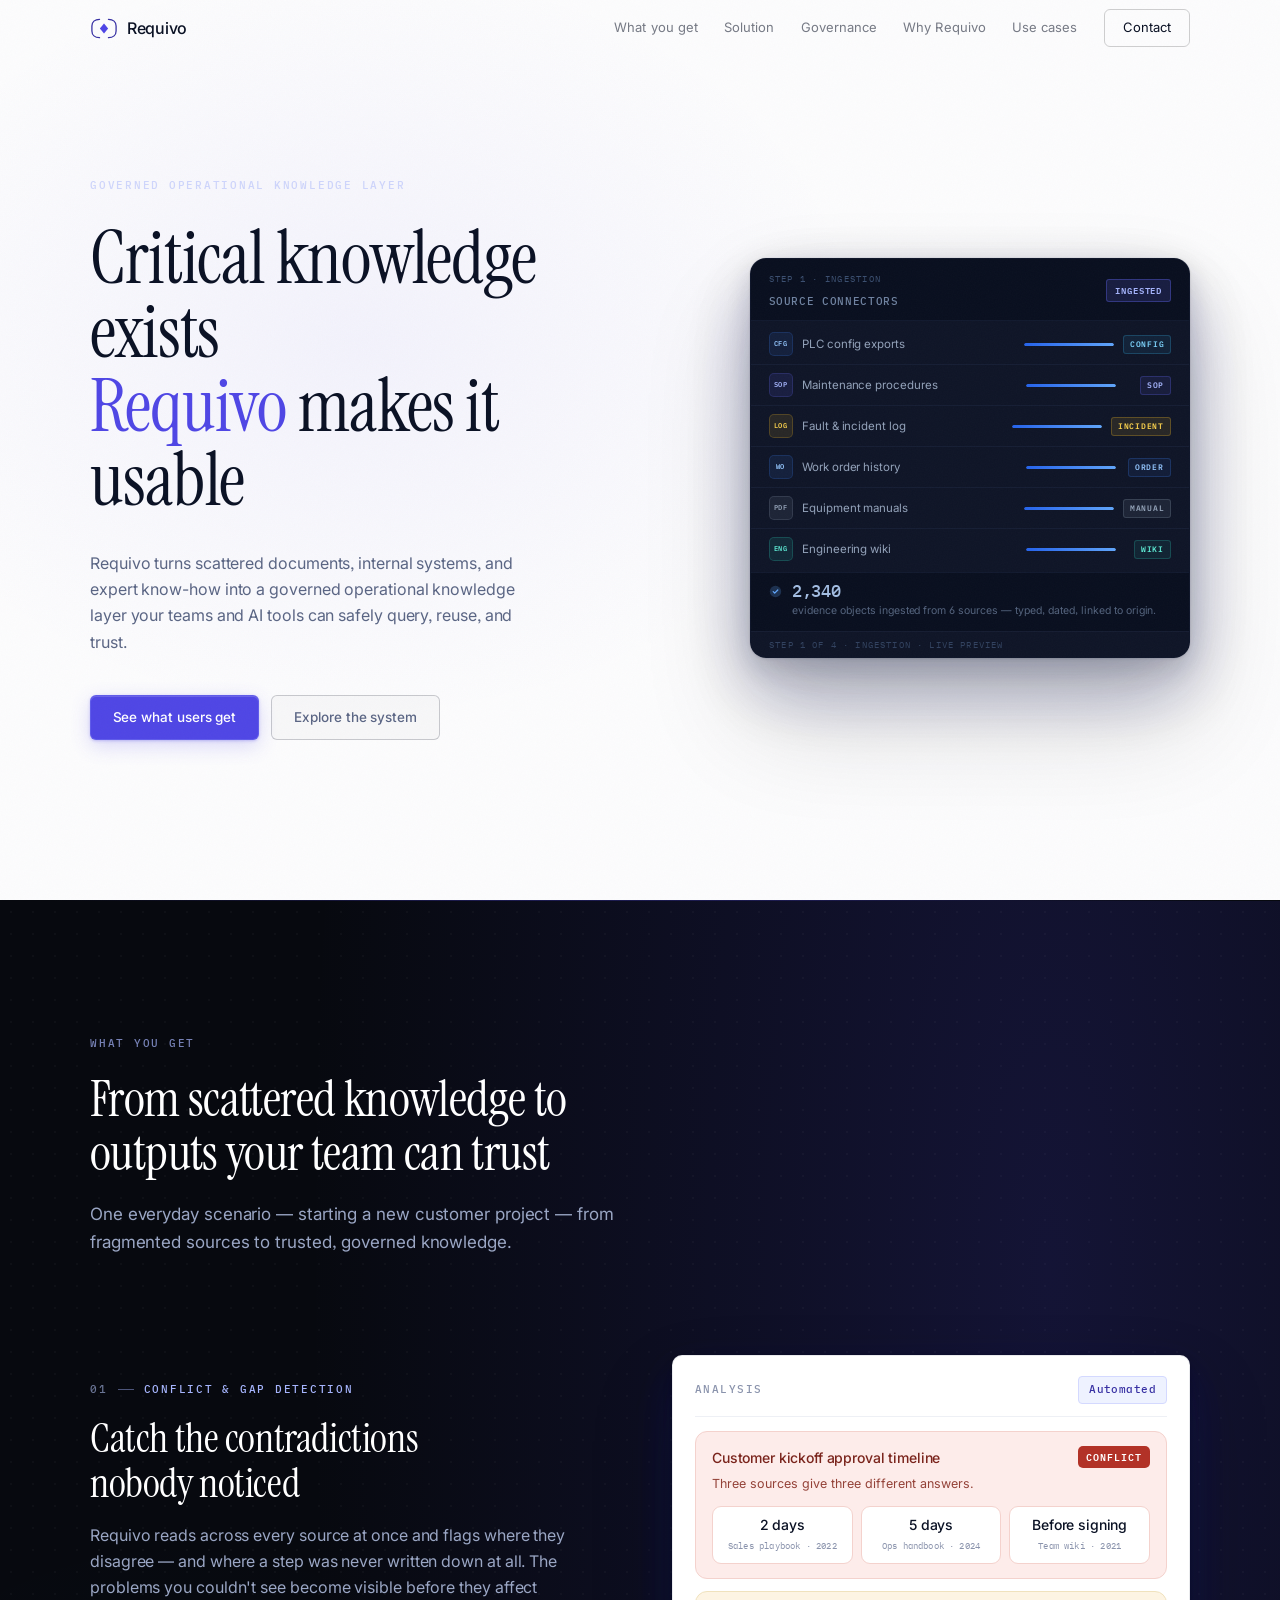
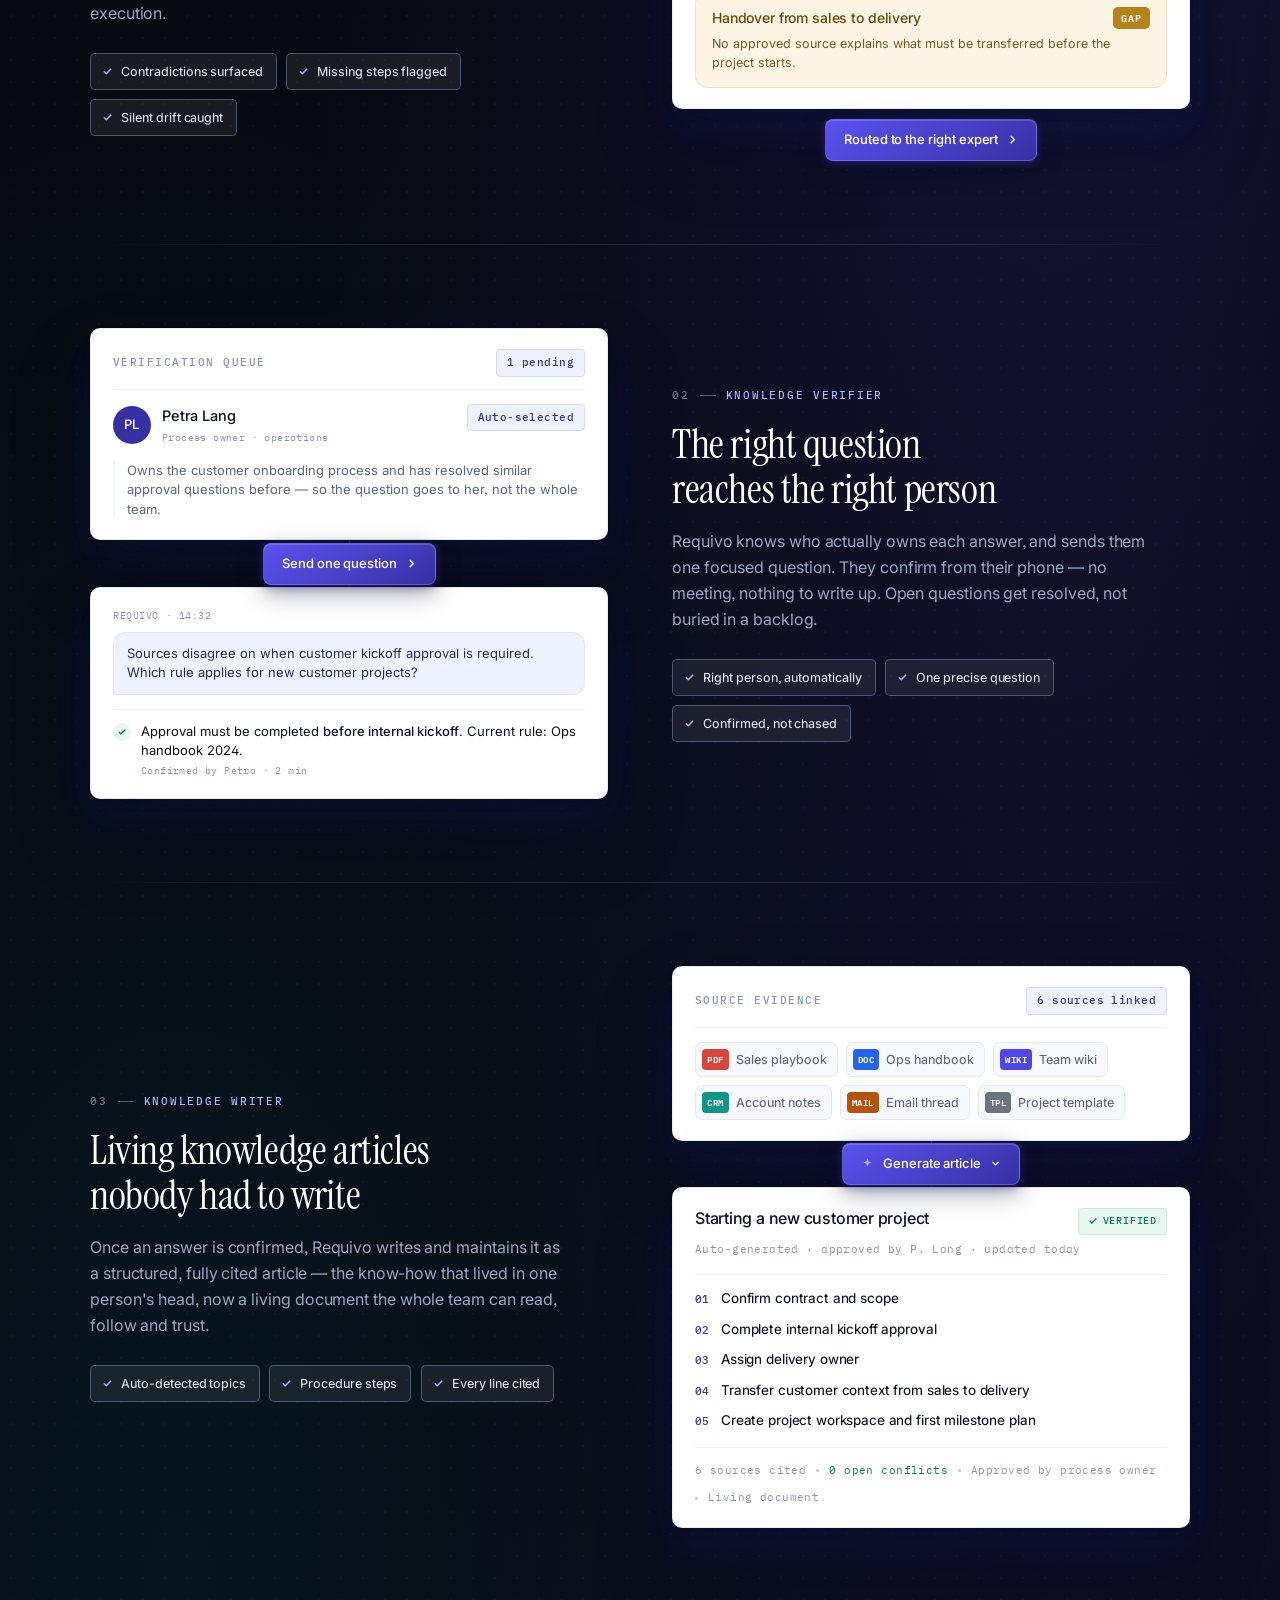
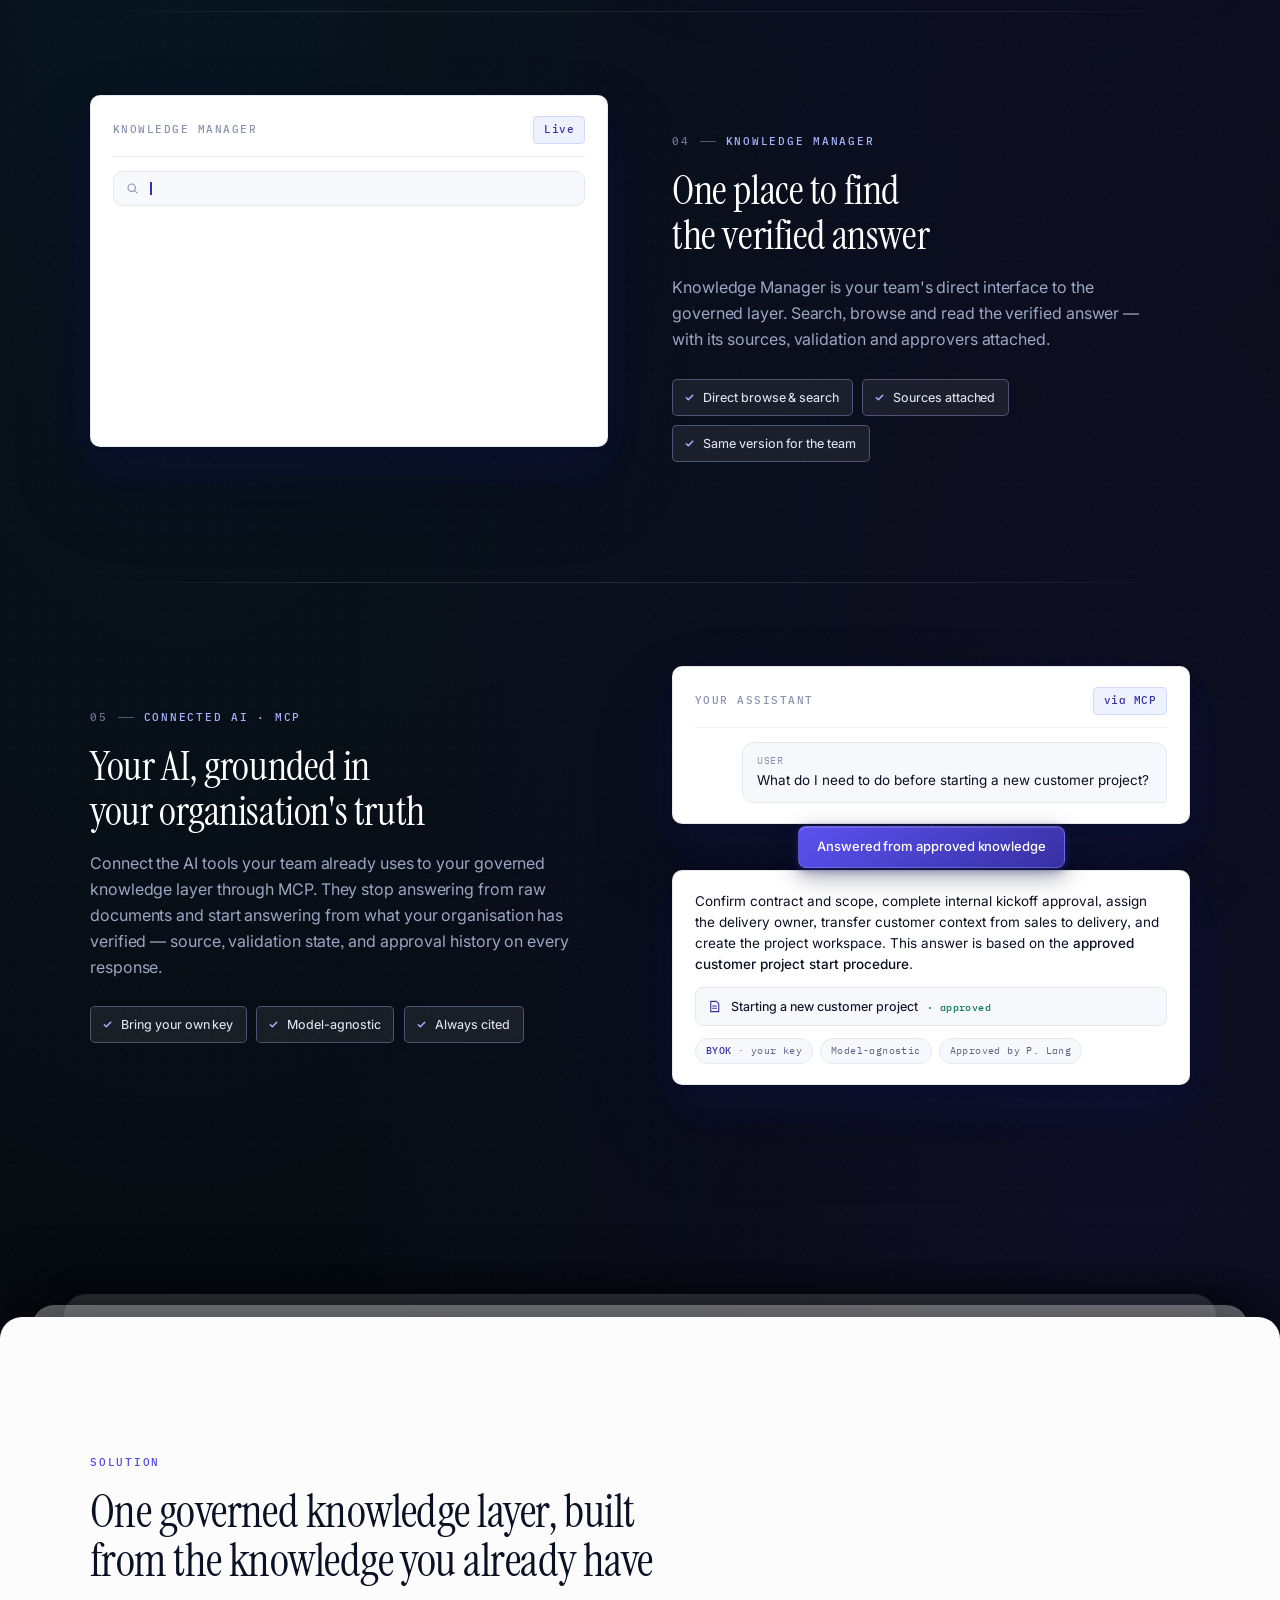
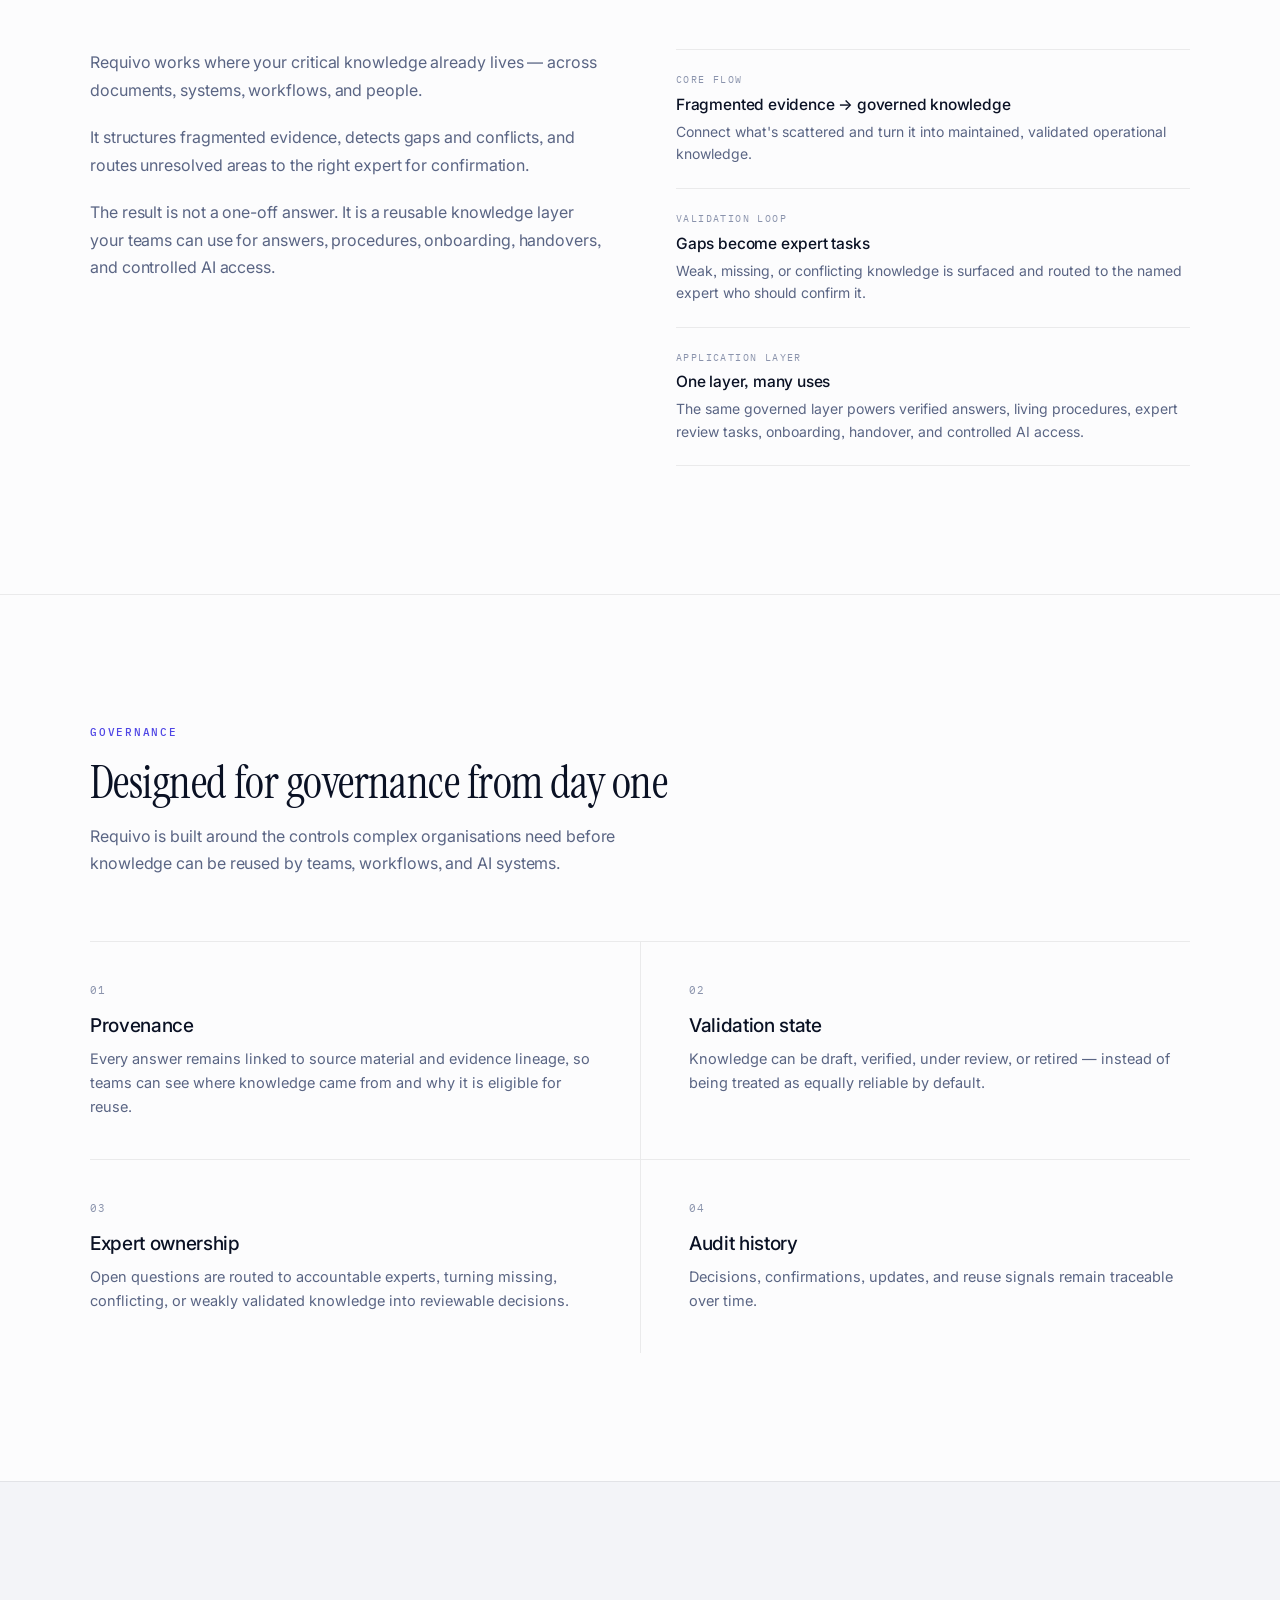
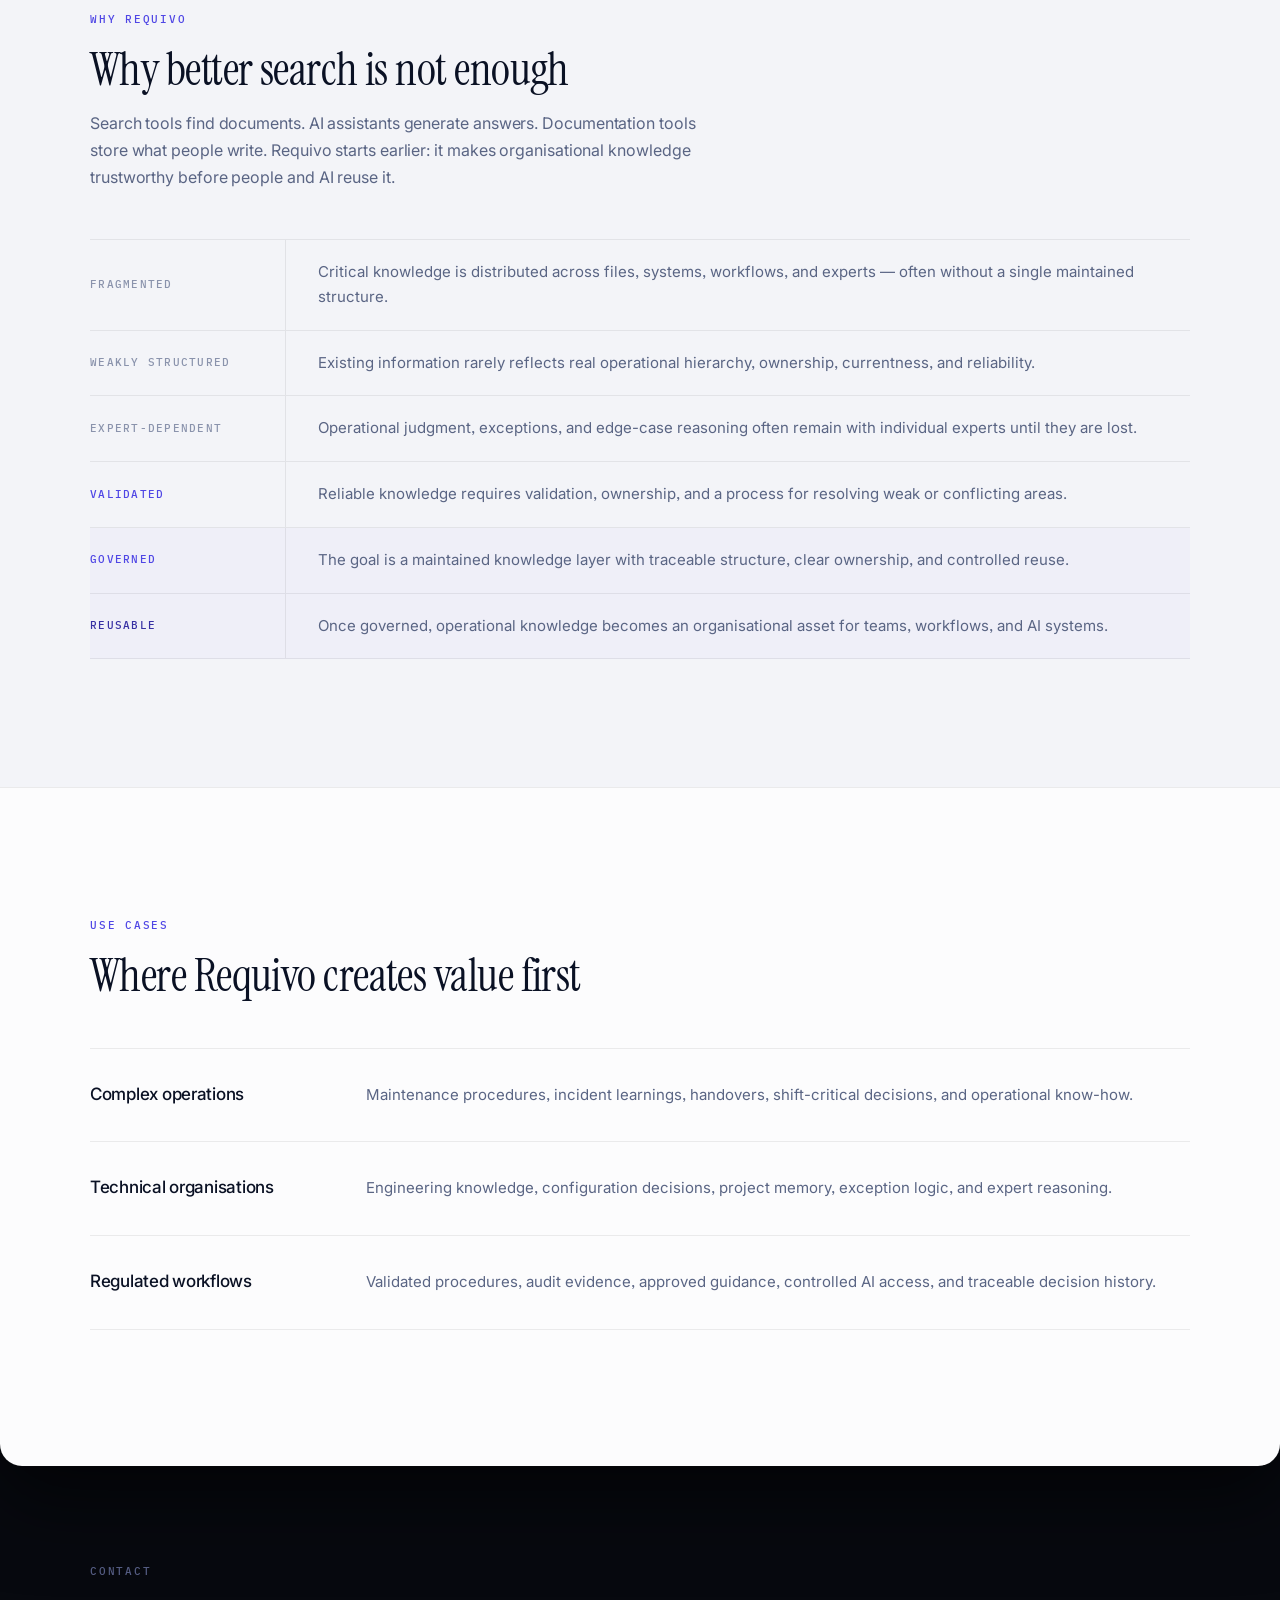
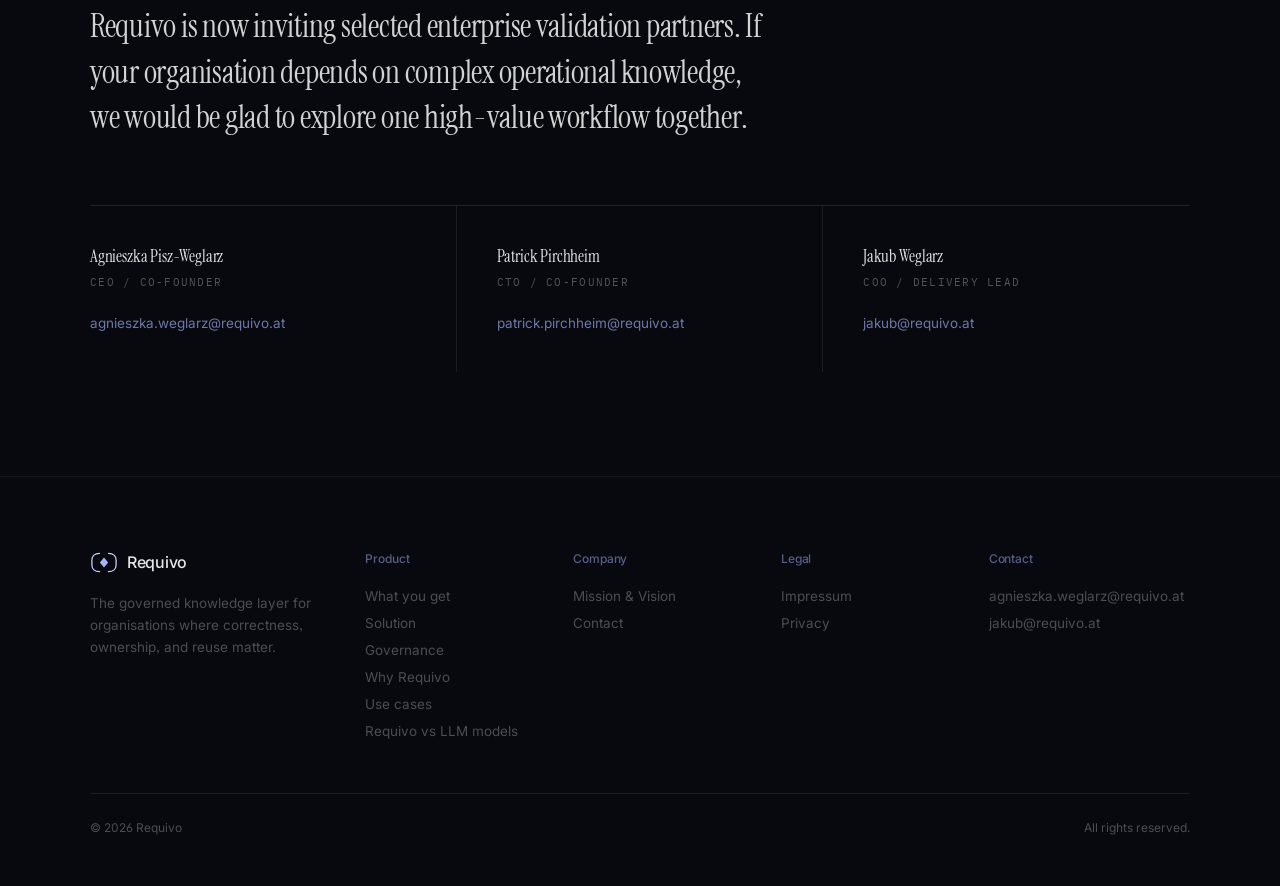
==== commit a3e01ad1: "Update print statement from 'Hello' to 'Goodbye'" ====
--- a/index.html
+++ b/index.html
@@ -4,366 +4,323 @@
 <meta charset="UTF-8" />
 <meta name="viewport" content="width=device-width, initial-scale=1.0" />
 <title>Requivo — Governed operational knowledge for complex organisations</title>
+<meta name="description" content="Requivo turns scattered documents, internal systems, and expert know-how into a governed operational knowledge layer your teams and AI tools can safely query, reuse, and trust." />
+<meta name="theme-color" content="#07090f" />
+<meta name="color-scheme" content="dark" />
+<meta property="og:type" content="website" />
+<meta property="og:title" content="Requivo — Governed operational knowledge for complex organisations" />
+<meta property="og:description" content="Critical knowledge exists. Requivo makes it usable. The governed knowledge layer for organisations where correctness, ownership, and reuse matter." />
+<meta property="og:url" content="https://requivo.at" />
 <link rel="icon" href="favicon.svg" />
 <link rel="preconnect" href="https://fonts.googleapis.com" />
 <link rel="preconnect" href="https://fonts.gstatic.com" crossorigin />
-<link href="https://fonts.googleapis.com/css2?family=Inter:wght@300;400;450;500;600&family=IBM+Plex+Mono:wght@400;500&display=swap" rel="stylesheet" />
+<link href="https://fonts.googleapis.com/css2?family=Inter:wght@300;400;450;500;600&family=IBM+Plex+Mono:wght@400;500&family=Instrument+Serif:ital@0;1&display=swap" rel="stylesheet" />
 <script>document.documentElement.classList.add('js');</script>
 <style>
-/* =========================================================
+
+/* ================================================
    DESIGN TOKENS
-   ========================================================= */
+   ================================================ */
 :root {
-  --bg:          #ffffff;
-  --bg-off:      #f7f8fb;
-  --bg-panel:    #f2f4f8;
-  --bg-deep:     #0b1430;
-  --bg-deep-2:   #0e1839;
-  --line:        #e5e8ef;
-  --line-soft:   #eef0f5;
-  --line-strong: #d6dbe5;
+  --dark:        #07090f;
+  --dark-2:      #0c1225;
+  --light:       #fcfcfd;
+  --off:         #f7f8fb;
   --text:        #0a1124;
-  --text-mid:    #2d3552;
   --text-soft:   #5a6584;
   --text-dim:    #8a93ac;
-  --text-on-dark:        #e8ecf7;
-  --text-on-dark-soft:   #9aa6c4;
-  --text-on-dark-dim:    #6a7595;
+  --on-dk:       rgba(255,255,255,.90);
+  --on-dk-soft:  rgba(255,255,255,.52);
+  --on-dk-dim:   rgba(255,255,255,.28);
   --indigo:      #3730a3;
-  --indigo-mid:  #4f46e5;
-  --indigo-soft: #eef2ff;
-  --indigo-pale: #f5f6ff;
-  --indigo-on-dark: #a5b4fc;
   --brand:       #4f46e5;
-  --sky:         #0ea5e9;
-  --font-sans:   'Inter', system-ui, -apple-system, 'Segoe UI', sans-serif;
-  --font-mono:   'IBM Plex Mono', ui-monospace, 'SF Mono', monospace;
-  --fs-micro:    11px;
-  --fs-xs:       12px;
-  --fs-sm:       13.5px;
-  --fs-base:     15.5px;
-  --fs-lead:     17.5px;
-  --fs-label:    20px;
-  --fs-card:     20px;
-  --fs-h3:       26px;
-  --fs-h2:       clamp(28px, 3.2vw, 42px);
-  --fs-h1:       clamp(40px, 5.6vw, 64px);
-  --max:         1180px;
-  --radius:      6px;
-  --radius-lg:   14px;
-  --radius-xl:   18px;
-  --ease:        cubic-bezier(.2,.7,.2,1);
-}
-
+  --brand-glow:  rgba(79,70,229,.10);
+  --indigo-pale: rgba(165,180,252,.50);
+  --line:        rgba(0,0,0,.07);
+  --line-dk:     rgba(255,255,255,.08);
+  --sans: 'Inter', system-ui, -apple-system, 'Segoe UI', sans-serif;
+  --serif: 'Instrument Serif', Georgia, 'Times New Roman', serif;
+  --mono: 'IBM Plex Mono', ui-monospace, 'SF Mono', monospace;
+  --ease: cubic-bezier(.2,.7,.2,1);
+  --max: 1100px;
+}
+
+/* ================================================
+   RESET
+   ================================================ */
 *, *::before, *::after { box-sizing: border-box; margin: 0; padding: 0; }
-html { scroll-behavior: smooth; }
+html { scroll-behavior: smooth; color-scheme: dark; }
+body::after {
+  content: '';
+  position: fixed;
+  inset: 0;
+  z-index: 290;
+  pointer-events: none;
+  opacity: .026;
+  background-image: url("data:image/svg+xml,%3Csvg xmlns='http://www.w3.org/2000/svg' width='160' height='160'%3E%3Cfilter id='n'%3E%3CfeTurbulence type='fractalNoise' baseFrequency='0.78' numOctaves='2' stitchTiles='stitch'/%3E%3C/filter%3E%3Crect width='100%25' height='100%25' filter='url(%23n)'/%3E%3C/svg%3E");
+  background-size: 160px 160px;
+}
 body {
-  font-family: var(--font-sans);
-  font-size: var(--fs-base);
-  background: var(--bg);
+  font-family: var(--sans);
+  font-size: 15.5px;
+  background: var(--dark);
+  /* ink base — the sheet floats above it */
   color: var(--text);
-  line-height: 1.6;
+  line-height: 1.68;
   font-weight: 400;
   -webkit-font-smoothing: antialiased;
   -moz-osx-font-smoothing: grayscale;
   text-rendering: optimizeLegibility;
-  font-feature-settings: "ss01" 1, "ss03" 1, "cv11" 1, "kern" 1, "calt" 1;
+  font-feature-settings: "ss01" 1, "ss03" 1, "kern" 1, "calt" 1;
   overflow-x: hidden;
 }
 a { text-decoration: none; color: inherit; }
 img { display: block; max-width: 100%; }
+::selection { background: #c7d2fe; color: #1a1147; }
+:focus-visible { outline: 2px solid var(--brand); outline-offset: 3px; border-radius: 3px; }
+section[id], div[id].stack { scroll-margin-top: 64px; }
 .wrap { width: min(var(--max), calc(100% - 48px)); margin: 0 auto; }
-::selection { background: #c7d2fe; color: #1a1147; }
-:focus-visible { outline: 2px solid var(--indigo-mid); outline-offset: 3px; border-radius: 3px; }
-
-/* =========================================================
+
+/* ================================================
    NAV
-   ========================================================= */
-nav {
-  position: sticky;
-  top: 0;
-  z-index: 100;
-  background: rgba(255,255,255,.88);
-  backdrop-filter: saturate(180%) blur(14px);
-  -webkit-backdrop-filter: saturate(180%) blur(14px);
-  border-bottom: 1px solid transparent;
-  transition: border-color .25s, box-shadow .25s, background .25s;
-}
-nav.raised {
-  background: rgba(255,255,255,.94);
-  border-bottom-color: var(--line-soft);
-  box-shadow: 0 1px 0 var(--line-soft);
+   ================================================ */
+#nav {
+  position: fixed;
+  top: 0; left: 0; right: 0;
+  z-index: 300;
+  height: 56px;
+  border-bottom: 0.5px solid transparent;
+  transition:
+    background .35s ease,
+    border-color .35s ease,
+    backdrop-filter .35s ease;
+}
+#nav.scrolled {
+  backdrop-filter: blur(20px) saturate(160%);
+  -webkit-backdrop-filter: blur(20px) saturate(160%);
+}
+#nav[data-theme="dark"].scrolled {
+  background: rgba(8,12,26,.92);
+  border-bottom-color: rgba(255,255,255,.06);
+}
+#nav[data-theme="light"].scrolled {
+  background: rgba(255,255,255,.92);
+  border-bottom-color: rgba(0,0,0,.07);
 }
 .nav-inner {
   display: flex;
   align-items: center;
   justify-content: space-between;
-  height: 64px;
-  gap: 32px;
+  height: 56px;
+  gap: 24px;
 }
 .logo {
   display: flex;
   align-items: center;
   gap: 9px;
-  font-family: var(--font-sans);
-  font-size: 16.5px;
+  font-size: 16px;
   font-weight: 500;
+  letter-spacing: -.018em;
+  flex-shrink: 0;
+  transition: color .25s ease;
+}
+#nav[data-theme="dark"] .logo { color: var(--on-dk); }
+#nav[data-theme="light"] .logo { color: var(--text); }
+#nav[data-theme="dark"]  .lm-bracket { stroke: #c7d2fe; }
+#nav[data-theme="dark"]  .lm-diamond { fill: #a5b4fc; }
+#nav[data-theme="light"] .lm-bracket { stroke: var(--indigo); }
+#nav[data-theme="light"] .lm-diamond { fill: var(--brand); }
+
+.nav-links { display: flex; align-items: center; gap: 26px; }
+.nav-links a {
+  font-size: 13px;
+  font-weight: 400;
+  letter-spacing: .005em;
+  transition: opacity .18s ease;
+}
+.nav-links a:not(.nav-cta) { opacity: .55; }
+.nav-links a:not(.nav-cta):hover,
+.nav-links a:not(.nav-cta).active { opacity: 1; }
+#nav[data-theme="dark"] .nav-links a:not(.nav-cta) { color: var(--on-dk); }
+#nav[data-theme="light"] .nav-links a:not(.nav-cta) { color: var(--text); }
+
+.nav-cta {
+  font-size: 13px;
+  font-weight: 500;
+  padding: 7px 18px;
+  border-radius: 6px;
+  border: 1px solid;
+  opacity: 1 !important;
+  transition: background .18s ease, color .18s ease, border-color .18s ease;
+}
+#nav[data-theme="dark"] .nav-cta {
+  color: var(--on-dk);
+  border-color: rgba(255,255,255,.22);
+}
+#nav[data-theme="dark"] .nav-cta:hover {
+  background: #fff;
   color: var(--text);
-  letter-spacing: -.018em;
-}
-.nav-links { display: flex; align-items: center; gap: 30px; }
-.nav-links a {
-  font-family: var(--font-sans);
-  font-size: var(--fs-sm);
-  font-weight: 450;
-  color: var(--text-mid);
-  letter-spacing: -.005em;
-  transition: color .18s;
-}
-.nav-links a:hover { color: var(--text); }
-.nav-cta {
-  border: 1px solid var(--indigo) !important;
-  color: var(--indigo) !important;
-  padding: 8px 20px;
-  border-radius: var(--radius);
-  font-size: var(--fs-sm) !important;
-  font-weight: 500 !important;
-  background: transparent !important;
-  letter-spacing: -.005em;
-  transition: background .18s, color .18s !important;
-}
-.nav-cta:hover { background: var(--indigo) !important; color: #fff !important; }
-.footer-logo {
+  border-color: #fff;
+}
+#nav[data-theme="light"] .nav-cta {
+  color: var(--text);
+  border-color: rgba(0,0,0,.18);
+}
+#nav[data-theme="light"] .nav-cta:hover {
+  background: var(--text);
+  color: #fff;
+  border-color: var(--text);
+}
+
+/* ================================================
+   HERO
+   ================================================ */
+.hero {
+  background: var(--light);
+  min-height: 100vh;
   display: flex;
   align-items: center;
-  gap: 10px;
-  font-family: var(--font-sans);
-  font-size: 16.5px;
-  font-weight: 500;
-  color: #fff;
-  letter-spacing: -.018em;
-}
-
-/* =========================================================
-   HERO
-   ========================================================= */
-.hero {
-  padding: 96px 0 92px;
+  padding: 96px 0 80px;
   position: relative;
   overflow: hidden;
-  min-height: 92vh;
-  display: flex;
-  align-items: center;
   isolation: isolate;
-  background: var(--bg);
 }
 .hero::before {
   content: '';
   position: absolute;
-  inset: 0;
-  z-index: 1;
-  background:
-    radial-gradient(circle, rgba(55,48,163,.028) 1px, transparent 1px),
-    radial-gradient(ellipse 55% 55% at 78% 38%, rgba(79,70,229,.06) 0%, transparent 62%);
-  background-size: 30px 30px, 100% 100%;
+  top: 38%; left: 28%;
+  transform: translate(-50%, -50%);
+  width: 1100px; height: 820px;
+  background: radial-gradient(ellipse, rgba(79,70,229,.055) 0%, transparent 66%);
   pointer-events: none;
+  z-index: 0;
 }
 .hero-inner {
   position: relative;
-  z-index: 2;
+  z-index: 1;
   display: grid;
-  grid-template-columns: minmax(0, 1fr) minmax(320px, 520px);
-  gap: clamp(32px, 5vw, 64px);
+  grid-template-columns: minmax(0,1fr) minmax(300px,480px);
+  gap: clamp(40px,5vw,80px);
   align-items: center;
 }
+.hero-copy { position: relative; z-index: 3; }
+.hero-aside { position: relative; z-index: 1; }
 .hero-tag {
-  display: block;
-  font-family: var(--font-mono);
+  font-family: var(--mono);
   font-size: 11px;
   font-weight: 500;
-  letter-spacing: .14em;
+  letter-spacing: .16em;
   text-transform: uppercase;
-  color: var(--indigo-mid);
-  opacity: .72;
-  margin-bottom: 20px;
+  color: var(--indigo-pale);
+  display: block;
+  margin-bottom: 26px;
 }
 .hero h1 {
-  font-family: var(--font-sans);
-  font-size: var(--fs-h1);
-  font-weight: 600;
-  line-height: 1.03;
-  letter-spacing: -.032em;
+  font-family: var(--serif);
+  font-size: clamp(46px, 5.8vw, 76px);
+  font-weight: 400;
+  line-height: 1.0;
+  letter-spacing: -.015em;
   color: var(--text);
-  margin-bottom: 26px;
-  max-width: 720px;
+  margin-bottom: 32px;
   text-wrap: balance;
 }
-.hero h1 .line { display: block; }
-.hero h1 .line + .line { margin-top: .04em; }
 .hero h1 .accent { color: var(--brand); }
+
 .hero-sub {
-  font-size: var(--fs-lead);
-  line-height: 1.6;
+  font-size: 16px;
+  line-height: 1.65;
   color: var(--text-soft);
-  max-width: 560px;
-  font-weight: 400;
-  margin-bottom: 36px;
+  max-width: 460px;
+  margin-bottom: 40px;
   letter-spacing: -.005em;
 }
-.hero-actions {
-  display: flex;
-  align-items: center;
-  gap: 12px;
-  flex-wrap: wrap;
-}
-
-/* =========================================================
-   BUTTONS
-   ========================================================= */
+.hero-actions { display: flex; align-items: center; gap: 12px; flex-wrap: wrap; }
+
 .btn {
   display: inline-flex;
   align-items: center;
-  gap: 8px;
-  padding: 11px 22px;
-  border-radius: var(--radius);
-  font-family: var(--font-sans);
-  font-size: var(--fs-sm);
+  gap: 7px;
+  padding: 10px 22px;
+  border-radius: 6px;
+  font-size: 13.5px;
   font-weight: 500;
   letter-spacing: -.005em;
   cursor: pointer;
   border: 1px solid transparent;
-  transition: background .18s var(--ease), color .18s var(--ease), border-color .18s var(--ease), box-shadow .2s var(--ease), transform .2s var(--ease);
+  transition:
+    transform .2s var(--ease),
+    box-shadow .2s var(--ease),
+    background .18s ease,
+    color .18s ease,
+    border-color .18s ease;
   white-space: nowrap;
 }
 .btn-primary {
-  background: linear-gradient(145deg, #5b52f0 0%, #3730a3 100%);
+  background: var(--brand);
   color: #fff;
-  border-color: rgba(165,180,252,.28);
-  box-shadow:
-    0 1px 2px  rgba(55,48,163,.28),
-    0 6px 18px rgba(55,48,163,.26),
-    inset 0 1px 0 rgba(255,255,255,.18);
+  border-color: rgba(165,180,252,.2);
+  box-shadow: 0 1px 3px rgba(79,70,229,.3), 0 6px 20px rgba(79,70,229,.2), inset 0 1px 0 rgba(255,255,255,.16);
 }
 .btn-primary:hover {
-  background: linear-gradient(145deg, #5750ee 0%, #2d2785 100%);
-  border-color: rgba(165,180,252,.42);
-  box-shadow:
-    0 2px 6px  rgba(55,48,163,.34),
-    0 10px 28px rgba(55,48,163,.32),
-    inset 0 1px 0 rgba(255,255,255,.18);
   transform: translateY(-1px);
-}
-.btn-outline {
-  background: transparent;
-  color: var(--indigo);
-  border-color: var(--indigo);
-}
-.btn-outline:hover { background: var(--indigo); color: #fff; }
-.hero-aside { display: flex; justify-content: flex-end; width: 100%; }
-.hero-shot { width: 100%; max-width: 540px; }
-.hero-shot-frame {
-  border: 1px solid var(--line);
-  border-radius: var(--radius-xl);
-  overflow: hidden;
-  background: linear-gradient(180deg, #f8fafc 0%, #eef2f7 100%);
-  box-shadow:
-    0 1px 3px rgba(15,28,58,.05),
-    0 6px 20px rgba(15,28,58,.08),
-    0 20px 56px rgba(15,28,58,.07);
-  padding: 18px;
-}
-.hero-shot-frame.hero-no-img {
-  min-height: 360px;
-  display: flex;
-  align-items: center;
-  justify-content: center;
-  background: linear-gradient(145deg, #f0f4fb 0%, #e8eef7 100%);
-  position: relative;
-  overflow: hidden;
-}
-.hero-shot-frame.hero-no-img::before {
-  content: '';
-  position: absolute;
-  inset: 0;
-  background-image:
-    linear-gradient(rgba(55,48,163,.05) 1px, transparent 1px),
-    linear-gradient(90deg, rgba(55,48,163,.05) 1px, transparent 1px);
-  background-size: 32px 32px;
-}
-.hero-shot-frame.hero-no-img::after {
-  content: 'Interface fragment coming soon';
-  font-family: var(--font-mono);
-  font-size: var(--fs-micro);
-  letter-spacing: .12em;
-  color: var(--text-dim);
-  text-transform: uppercase;
-  position: relative;
-  z-index: 1;
-}
-.hero-shot-frame img {
-  width: 100%;
-  height: auto;
-  max-height: 640px;
-  object-fit: contain;
-  object-position: center center;
-  border-radius: 12px;
-  background: #fff;
-  border: 1px solid #e7ebf2;
-}
-
-/* =========================================================
-   HERO INGESTION PANEL — arctic blue instrument
-   Sits directly on white hero background.
-   ========================================================= */
+  box-shadow: 0 2px 8px rgba(79,70,229,.4), 0 12px 32px rgba(79,70,229,.26), inset 0 1px 0 rgba(255,255,255,.16);
+}
+.btn-ghost {
+  background: rgba(10,17,36,.02);
+  color: var(--text-soft);
+  border-color: rgba(10,17,36,.20);
+}
+.btn-ghost:hover { color: var(--text); border-color: rgba(10,17,36,.36); background: rgba(10,17,36,.04); }
+
+.hero-aside { display: flex; justify-content: flex-end; }
+
+/* ================================================
+   HERO INGESTION PANEL  (unchanged component)
+   ================================================ */
 .hi-panel {
   width: 100%;
   max-width: 440px;
-  background: rgba(8,14,32,0.90);
-  backdrop-filter: blur(24px) saturate(160%);
-  -webkit-backdrop-filter: blur(24px) saturate(160%);
-  border: 0.5px solid rgba(165,180,252,0.14);
+  background: rgba(8,14,32,.97);
+  border: 0.5px solid rgba(15,28,58,.16);
   border-radius: 16px;
   overflow: hidden;
   box-shadow:
-    0 0 0 0.5px rgba(165,180,252,0.08),
-    0 1px 3px   rgba(0,0,0,0.32),
-    0 6px 18px  rgba(0,0,0,0.24),
-    0 20px 50px rgba(0,0,0,0.22),
-    0 48px 96px rgba(0,0,0,0.18),
-    0 0 80px    rgba(79,70,229,0.14);
-}
-
-/* Panel header */
+    0 0 0 0.5px rgba(15,28,58,.06),
+    0 1px 3px   rgba(10,17,36,.10),
+    0 10px 28px rgba(10,17,36,.16),
+    0 32px 72px rgba(10,17,36,.22),
+    0 60px 110px rgba(10,17,36,.16),
+    0 24px 80px rgba(79,70,229,.10);
+}
 .hi-panel-head {
   display: flex;
   align-items: center;
   justify-content: space-between;
   padding: 12px 18px 10px;
-  border-bottom: 0.5px solid rgba(130,170,255,0.07);
-  background: rgba(4,10,24,0.55);
+  border-bottom: 0.5px solid rgba(130,170,255,.07);
+  background: rgba(4,10,24,.55);
 }
 .hi-panel-meta { display: flex; flex-direction: column; gap: 2px; }
 .hi-panel-step {
-  font-family: var(--font-mono);
+  font-family: var(--mono);
   font-size: 9px;
   font-weight: 400;
   letter-spacing: .14em;
   text-transform: uppercase;
-  color: rgba(148,192,255,0.36);
+  color: rgba(148,192,255,.36);
   margin-bottom: 4px;
 }
 .hi-panel-label {
-  font-family: var(--font-mono);
+  font-family: var(--mono);
   font-size: 11px;
   font-weight: 500;
   letter-spacing: .06em;
   text-transform: uppercase;
-  color: rgba(186,215,255,0.58);
-}
-
-/* Status badge — rectangular */
+  color: rgba(186,215,255,.58);
+}
 .hi-status {
-  font-family: var(--font-mono);
+  font-family: var(--mono);
   font-size: 9px;
   font-weight: 600;
   letter-spacing: .10em;
@@ -372,63 +329,48 @@
   border-radius: 3px;
   border: 0.5px solid transparent;
 }
-.hi-status--active {
-  color: #a5b4fc;
-  background: rgba(99,102,241,0.16);
-  border-color: rgba(99,102,241,0.36);
-}
 .hi-status--ok {
   color: #a5b4fc;
-  background: rgba(99,102,241,0.16);
-  border-color: rgba(99,102,241,0.36);
-}
-
-/* Rows container */
+  background: rgba(99,102,241,.16);
+  border-color: rgba(99,102,241,.36);
+}
 #hi-rows { padding: 3px 0; }
-
-/* Source rows */
 .hi-row {
   display: flex;
   align-items: center;
   gap: 9px;
   padding: 8px 18px;
-  border-bottom: 0.5px solid rgba(130,170,255,0.06);
+  border-bottom: 0.5px solid rgba(130,170,255,.06);
 }
 .hi-row:last-child { border-bottom: none; }
-
 .hi-icon {
   flex: none;
-  width: 24px;
-  height: 24px;
+  width: 24px; height: 24px;
   border-radius: 5px;
   display: flex;
   align-items: center;
   justify-content: center;
-  font-family: var(--font-mono);
+  font-family: var(--mono);
   font-size: 7px;
   font-weight: 600;
   letter-spacing: .04em;
 }
-
 .hi-name {
   flex: 1 1 auto;
   min-width: 0;
-  font-family: var(--font-sans);
+  font-family: var(--sans);
   font-size: 11.5px;
   font-weight: 400;
-  color: rgba(210,228,255,0.68);
+  color: rgba(210,228,255,.68);
   letter-spacing: -.005em;
   white-space: nowrap;
   overflow: hidden;
   text-overflow: ellipsis;
 }
-
-/* Arctic blue progress track */
 .hi-bar-wrap {
   flex: none;
-  width: 90px;
-  height: 3px;
-  background: rgba(148,192,255,0.08);
+  width: 90px; height: 3px;
+  background: rgba(148,192,255,.08);
   border-radius: 2px;
   overflow: hidden;
 }
@@ -438,25 +380,20 @@
   border-radius: 2px;
   background: linear-gradient(90deg, #2563eb 0%, #60a5fa 100%);
 }
-
-/* Percentage / type badge */
 .hi-pct {
   flex: none;
   min-width: 46px;
   text-align: right;
-  font-family: var(--font-mono);
+  font-family: var(--mono);
   font-size: 10px;
   letter-spacing: .02em;
-  color: rgba(148,192,255,0.35);
+  color: rgba(148,192,255,.35);
   white-space: nowrap;
 }
-.hi-pct--done { /* marker only — styling on .hi-type-pill child */ }
-
-/* Colored type badges — arctic blue family, rectangular */
 .hi-type-pill {
   display: inline-flex;
   align-items: center;
-  font-family: var(--font-mono);
+  font-family: var(--mono);
   font-size: 8px;
   font-weight: 600;
   letter-spacing: .09em;
@@ -471,371 +408,63 @@
   from { opacity: 0; transform: scale(.76) translateY(3px); }
   to   { opacity: 1; transform: none; }
 }
-
-/* Footer: arctic blue completion strip */
 .hi-footer {
   display: flex;
   align-items: flex-start;
   gap: 10px;
   padding: 10px 18px 12px;
-  border-top: 0.5px solid rgba(130,170,255,0.07);
-  background: rgba(4,10,24,0.55);
+  border-top: 0.5px solid rgba(130,170,255,.07);
+  background: rgba(4,10,24,.55);
   opacity: 0;
 }
 .hi-footer-icon { flex: none; margin-top: 2px; color: #60a5fa; }
 .hi-footer-body { display: flex; flex-direction: column; gap: 4px; }
 .hi-footer-count {
-  font-family: var(--font-mono);
+  font-family: var(--mono);
   font-size: 17px;
   font-weight: 500;
-  color: rgba(186,215,255,0.88);
-  letter-spacing: -0.020em;
+  color: rgba(186,215,255,.88);
+  letter-spacing: -.02em;
   line-height: 1;
 }
 .hi-footer-label {
-  font-family: var(--font-sans);
+  font-family: var(--sans);
   font-size: 10.5px;
-  color: rgba(186,215,255,0.42);
+  color: rgba(186,215,255,.42);
   line-height: 1.4;
-  letter-spacing: -0.002em;
-}
-
-/* Status badge — single confirm snap, never repeats */
+  letter-spacing: -.002em;
+}
 @keyframes hi-status-confirm {
-  0%   { opacity: 0; transform: scale(0.88); }
+  0%   { opacity: 0; transform: scale(.88); }
   65%  { transform: scale(1.04); }
   100% { opacity: 1; transform: scale(1); }
 }
 .hi-status--confirmed {
   animation: hi-status-confirm 420ms cubic-bezier(.34,1.56,.64,1) 1 both;
 }
-
-/* Panel caption strip */
 .hi-caption {
   padding: 5px 18px;
-  border-top: 0.5px solid rgba(130,170,255,0.05);
-  font-family: var(--font-mono);
+  border-top: 0.5px solid rgba(130,170,255,.05);
+  font-family: var(--mono);
   font-size: 9px;
   letter-spacing: .13em;
   text-transform: uppercase;
-  color: rgba(148,192,255,0.26);
-}
-
-.trust-inner {
-  min-height: 58px;
-  display: flex;
-  align-items: center;
-  justify-content: center;
-  gap: 18px;
-  flex-wrap: wrap;
-}
-.trust-item {
-  font-family: var(--font-mono);
-  font-size: 10.5px;
-  font-weight: 500;
-  letter-spacing: .13em;
-  text-transform: uppercase;
-  color: var(--text-soft);
-  white-space: nowrap;
-}
-.trust-dot {
-  width: 3px;
-  height: 3px;
-  border-radius: 50%;
-  background: var(--text-dim);
-  opacity: .45;
-}
-
-@media (max-width: 768px) {
-  .trust-inner { min-height: auto; padding: 18px 0; justify-content: flex-start; gap: 10px 14px; }
-  .trust-dot { display: none; }
-  .trust-item { font-size: 10px; letter-spacing: .11em; }
-}
-
-/* =========================================================
-   SECTIONS
-   ========================================================= */
-section { padding: 96px 0; }
-#solution { background: var(--bg-deep); }
-#use-cases { border-top: 1px solid var(--line-soft); }
-.section-label {
-  font-family: var(--font-mono);
-  font-size: 11px;
-  font-weight: 500;
-  letter-spacing: .16em;
-  text-transform: uppercase;
-  color: var(--indigo-mid);
-  margin-bottom: 12px;
-  display: block;
-  background: transparent;
-  padding: 0;
-  border: 0;
-}
-/* section-label on dark backgrounds */
-#solution .section-label,
-#contact .section-label { color: var(--indigo-on-dark); }
-.section-title {
-  font-family: var(--font-sans);
-  font-size: var(--fs-h2);
-  font-weight: 500;
-  line-height: 1.12;
-  letter-spacing: -.024em;
-  color: var(--text);
-  margin-bottom: 14px;
-  max-width: 820px;
-  text-wrap: balance;
-}
-#solution .section-title,
-#contact .section-title { color: #fff; }
-.section-sub {
-  font-size: 16px;
-  line-height: 1.6;
-  color: var(--text-soft);
-  max-width: 700px;
-  font-weight: 400;
-  letter-spacing: -.005em;
-  margin-bottom: 36px;
-}
-
-/* =========================================================
-   PROBLEM
-   ========================================================= */
-.prob-grid { display: grid; grid-template-columns: repeat(3,1fr); gap: 24px; }
-.prob-card { border-top: 1px solid var(--line); padding: 28px 0 0; position: relative; }
-.prob-card::before {
-  content: '';
-  position: absolute;
-  top: -1px; left: 0;
-  width: 0; height: 1px;
-  background: var(--brand);
-  transition: width .4s var(--ease);
-}
-.prob-card:hover::before { width: 100%; }
-.prob-num { font-family: var(--font-mono); font-size: 10.5px; letter-spacing: .14em; color: var(--text-dim); margin-bottom: 14px; }
-.prob-card h3 { font-family: var(--font-sans); font-size: var(--fs-card); font-weight: 500; letter-spacing: -.018em; line-height: 1.25; color: var(--text); margin-bottom: 12px; }
-.prob-card p { font-size: var(--fs-base); line-height: 1.65; color: var(--text-soft); font-weight: 400; letter-spacing: -.003em; }
-
-/* =========================================================
-   SOLUTION
-   ========================================================= */
-.solution-layout {
-  display: grid;
-  grid-template-columns: minmax(0,1.1fr) minmax(280px,.9fr);
-  gap: 56px;
-  align-items: start;
-}
-.sol-copy p { font-size: var(--fs-lead); line-height: 1.68; color: var(--text-soft); font-weight: 400; letter-spacing: -.005em; margin-bottom: 20px; }
-#solution .sol-copy p { color: var(--text-on-dark-soft); }
-.sol-copy p:last-child { margin-bottom: 0; }
-.sol-panels { display: grid; gap: 2px; }
-.sol-panel {
-  padding: 22px 24px;
-  border-left: 2px solid var(--indigo-soft);
-  transition: border-color .25s var(--ease), background .25s var(--ease);
-}
-.sol-panel:hover { border-left-color: var(--indigo); background: var(--indigo-pale); }
-#solution .sol-panel { border-left-color: rgba(165,180,252,.25); background: transparent; }
-#solution .sol-panel:hover { border-left-color: var(--indigo-on-dark); background: rgba(255,255,255,.04); }
-.sol-tag { font-family: var(--font-mono); font-size: 10px; letter-spacing: .16em; text-transform: uppercase; color: var(--text-dim); margin-bottom: 6px; }
-#solution .sol-tag { color: var(--text-on-dark-dim); }
-.sol-panel h3 { font-family: var(--font-sans); font-size: 16px; font-weight: 500; color: var(--text); margin-bottom: 6px; letter-spacing: -.012em; line-height: 1.3; }
-#solution .sol-panel h3 { color: var(--text-on-dark); }
-.sol-panel p { font-size: 13.5px; line-height: 1.6; color: var(--text-soft); font-weight: 400; }
-#solution .sol-panel p { color: var(--text-on-dark-soft); }
-
-/* =========================================================
-   WHY
-   ========================================================= */
-#why { background: var(--bg-off); padding: 104px 0; }
-#use-cases { padding: 88px 0; }
-.strata { display: grid; gap: 1px; border-radius: 10px; overflow: hidden; }
-.strata-row {
-  display: grid;
-  grid-template-columns: 220px 1fr;
-  align-items: stretch;
-  transition: filter .18s;
-}
-.strata-row:hover { filter: brightness(.97); }
-.strata-label {
-  padding: 24px 26px;
-  font-family: var(--font-mono);
-  font-size: var(--fs-micro);
-  font-weight: 500;
-  letter-spacing: .14em;
-  text-transform: uppercase;
-  display: flex;
-  align-items: center;
-  border-right: 1px solid rgba(255,255,255,.08);
-}
-.strata-body { padding: 24px 32px; font-size: var(--fs-base); line-height: 1.65; display: flex; align-items: center; font-weight: 400; }
-.strata-row:nth-child(1) { background: #dde3f5; color: #1e2348; }
-.strata-row:nth-child(2) { background: #bbc8ec; color: #181f40; }
-.strata-row:nth-child(3) { background: #8b9fda; color: #0f1530; }
-.strata-row:nth-child(4) { background: var(--indigo-mid); color: #ffffff; }
-.strata-row:nth-child(5) { background: var(--indigo); color: #e8ecf7; }
-.strata-row:nth-child(6) { background: var(--bg-deep); color: var(--text-on-dark); }
-.strata-row:nth-child(1) .strata-label,
-.strata-row:nth-child(2) .strata-label,
-.strata-row:nth-child(3) .strata-label,
-.strata-row:nth-child(4) .strata-label { border-right-color: rgba(0,0,0,.10); }
-
-/* =========================================================
-   GOVERNANCE
-   ========================================================= */
-#governance { background: var(--bg-off); padding: 88px 0; }
-.gov-grid { display: grid; grid-template-columns: repeat(4, 1fr); gap: 22px; }
-.gov-card { background: #fff; border: 1px solid var(--line); border-radius: 8px; padding: 24px 22px; box-shadow: 0 1px 3px rgba(15,28,58,.06), 0 6px 20px rgba(15,28,58,.09); }
-.gov-kicker { font-family: var(--font-mono); font-size: 10px; font-weight: 500; letter-spacing: .14em; text-transform: uppercase; color: var(--text-dim); margin-bottom: 14px; }
-.gov-card h3 { font-family: var(--font-sans); font-size: 18px; font-weight: 500; letter-spacing: -.016em; line-height: 1.3; color: var(--text); margin-bottom: 10px; }
-.gov-card p { font-size: 14px; line-height: 1.6; color: var(--text-soft); }
-@media (max-width: 980px) { .gov-grid { grid-template-columns: repeat(2, 1fr); } }
-@media (max-width: 560px) { .gov-grid { grid-template-columns: 1fr; } }
-
-/* =========================================================
-   USE CASES
-   ========================================================= */
-.use-grid { display: grid; grid-template-columns: repeat(3,1fr); gap: 24px; }
-.use-card {
-  background: var(--bg-off);
-  border: 1px solid var(--line);
-  border-radius: 8px;
-  padding: 28px 24px;
-  transition: border-color .22s var(--ease);
-}
-.use-card:hover { border-color: var(--indigo-mid); }
-.use-card h3 { font-family: var(--font-sans); font-size: var(--fs-card); font-weight: 500; letter-spacing: -.018em; line-height: 1.25; color: var(--text); margin-bottom: 12px; }
-.use-card p { font-size: var(--fs-base); line-height: 1.65; color: var(--text-soft); font-weight: 400; }
-
-/* =========================================================
-   CONTACT
-   ========================================================= */
-#contact { padding: 80px 0; background: var(--bg-deep); border-top: 1px solid rgba(129,140,248,.20); }
-#contact .section-title {
-  font-size: clamp(22px, 2.4vw, 28px);
-  font-weight: 500;
-  line-height: 1.4;
-  letter-spacing: -.020em;
-  color: #fff;
-  max-width: 760px;
-  margin-bottom: 36px;
-}
-.contact-grid { display: grid; grid-template-columns: repeat(3,1fr); gap: 24px; }
-.contact-card {
-  background: rgba(255,255,255,.04);
-  border: 0.5px solid rgba(165,180,252,.16);
-  border-radius: 8px;
-  padding: 24px;
-  transition: border-color .22s var(--ease);
-}
-.contact-card:hover { border-color: rgba(165,180,252,.42); }
-.contact-card h3 { font-family: var(--font-sans); font-size: var(--fs-card); font-weight: 500; letter-spacing: -.018em; color: var(--text-on-dark); margin-bottom: 6px; }
-.contact-role { font-family: var(--font-mono); font-size: 10.5px; letter-spacing: .14em; text-transform: uppercase; color: var(--text-on-dark-dim); margin-bottom: 14px; }
-.contact-email { font-size: var(--fs-sm); color: var(--indigo-on-dark); font-weight: 450; transition: color .18s; }
-.contact-email:hover { color: #fff; text-decoration: underline; }
-
-/* =========================================================
-   FOOTER
-   ========================================================= */
-footer {
-  background: var(--bg-deep);
-  padding: 80px 0 60px;
-  position: relative;
-  overflow: hidden;
-}
-footer::before {
-  content: ''; position: absolute; inset: 0; z-index: 0;
-  background: radial-gradient(circle, rgba(255,255,255,.04) 1px, transparent 1px);
-  background-size: 28px 28px;
-  pointer-events: none;
-}
-footer::after {
-  content: ''; position: absolute; top: 0; left: 0; right: 0;
+  color: rgba(148,192,255,.26);
+}
+
+/* Hero bottom line */
+.hero-rule {
   height: 1px;
-  background: linear-gradient(90deg, transparent, rgba(129,140,248,.45), transparent);
-}
-footer .wrap { position: relative; z-index: 1; }
-.footer-grid {
-  display: grid;
-  grid-template-columns: 1.2fr .9fr .7fr .6fr 1fr;
-  gap: 48px;
-  margin-bottom: 56px;
-  align-items: start;
-}
-.footer-brand { display: flex; flex-direction: column; gap: 16px; }
-.footer-brand p { font-family: var(--font-sans); font-size: 14px; line-height: 1.65; font-weight: 400; color: var(--text-on-dark-soft); max-width: 300px; letter-spacing: -.003em; }
-.footer-col h4 { font-family: var(--font-sans); font-size: 14px; letter-spacing: -.005em; text-transform: none; font-weight: 500; color: var(--indigo-on-dark); margin-bottom: 16px; }
-.footer-col a, .footer-col p { display: block; font-family: var(--font-sans); font-size: 14px; line-height: 2; font-weight: 400; color: var(--text-on-dark-soft); letter-spacing: -.003em; transition: color .18s; }
-.footer-col a:hover { color: #fff; }
-.footer-bottom {
-  padding-top: 24px;
-  border-top: 1px solid rgba(255,255,255,.08);
-  font-family: var(--font-sans);
-  font-size: 12px;
-  color: var(--text-on-dark-dim);
-  display: flex;
-  justify-content: space-between;
-  align-items: center;
-}
-
-/* =========================================================
-   REVEAL
-   ========================================================= */
-.reveal { opacity: 1; transform: none; transition: opacity .65s var(--ease), transform .65s var(--ease); }
-.js .reveal { opacity: 0; transform: translateY(22px); }
-.js .reveal.in { opacity: 1; transform: none; }
-.d1 { transition-delay: .08s; }
-.d2 { transition-delay: .16s; }
-
-/* =========================================================
-   HERO ENTRANCE
-   ========================================================= */
-@media (prefers-reduced-motion: no-preference) {
-  .js .hero-rise { opacity: 0; animation: hero-rise-in .72s var(--ease) forwards; }
-  .js .hero-rise-1 { animation-delay: .05s; }
-  .js .hero-rise-2 { animation-delay: .14s; }
-  .js .hero-rise-3 { animation-delay: .23s; }
-  .js .hero-rise-4 { animation-delay: .32s; }
-  .js .hero-rise-5 { animation-delay: .20s; }
-}
-@keyframes hero-rise-in {
-  from { opacity: 0; transform: translateY(16px); }
-  to   { opacity: 1; transform: none; }
-}
-
-/* =========================================================
-   RESPONSIVE
-   ========================================================= */
-@media (max-width: 1180px) {
-  .hero-inner { grid-template-columns: 1fr; gap: 40px; }
-  .hero-aside { justify-content: flex-start; }
-  .hero-shot { max-width: 680px; }
-  .solution-layout { grid-template-columns: 1fr; }
-  .footer-grid { grid-template-columns: 1fr 1fr; }
-}
-@media (max-width: 768px) {
-  .wrap { width: calc(100% - 32px); }
-  .nav-links { display: none; }
-  section { padding: 80px 0; }
-  .prob-grid, .use-grid, .contact-grid, .gov-grid { grid-template-columns: 1fr; }
-  .strata-row { grid-template-columns: 1fr; }
-  .strata-label { padding: 16px 20px 6px; border-right: none; }
-  .strata-body { padding: 0 20px 16px; }
-  .footer-grid { grid-template-columns: 1fr; }
-  .footer-bottom { flex-direction: column; gap: 8px; }
-  .hero-shot-frame { padding: 12px; border-radius: var(--radius-lg); }
-  .hero-shot-frame.hero-no-img { min-height: 360px; }
-  .hero-shot-frame img { max-height: none; }
-  .hero { min-height: auto; }
-  #contact { padding: 72px 0; }
-}
-
-/* =========================================================
-   REQUIVO · WHAT-YOU-GET SPOTLIGHT SUITE
-   ========================================================= */
+  background: linear-gradient(90deg, transparent 4%, rgba(79,70,229,.30) 38%, rgba(79,70,229,.30) 62%, transparent 96%);
+}
+
+/* ================================================
+   WHAT YOU GET (rqw-suite — preserved exactly)
+   ================================================ */
 .rqw-suite {
   --rqw-sans: 'Inter', system-ui, -apple-system, 'Segoe UI', sans-serif;
   --rqw-mono: 'IBM Plex Mono', ui-monospace, 'SF Mono', monospace;
-  --rqw-bg-deep: #0b1430;
+  --rqw-bg-deep: #07090f;
   --rqw-indigo: #3730a3;
   --rqw-indigo-mid: #4f46e5;
   --rqw-indigo-on-dark: #a5b4fc;
@@ -862,7 +491,7 @@
   position: relative;
   overflow: hidden;
   background: var(--rqw-bg-deep);
-  padding: 104px 0 112px;
+  padding: 128px 0 220px;
   font-family: var(--rqw-sans);
   -webkit-font-smoothing: antialiased;
   -moz-osx-font-smoothing: grayscale;
@@ -872,39 +501,98 @@
   position: absolute;
   inset: 0;
   background:
-    radial-gradient(circle, rgba(255,255,255,.036) 1px, transparent 1px),
-    radial-gradient(ellipse at 82% 10%,  rgba(79,70,229,.22)  0%, transparent 50%),
-    radial-gradient(ellipse at 14% 62%,  rgba(14,165,233,.10) 0%, transparent 52%),
-    radial-gradient(ellipse at 88% 92%,  rgba(79,70,229,.13)  0%, transparent 50%);
+    radial-gradient(circle, rgba(255,255,255,.028) 1px, transparent 1px),
+    radial-gradient(ellipse at 82% 10%,  rgba(79,70,229,.18)  0%, transparent 50%),
+    radial-gradient(ellipse at 14% 62%,  rgba(14,165,233,.08) 0%, transparent 52%),
+    radial-gradient(ellipse at 88% 92%,  rgba(79,70,229,.10)  0%, transparent 50%);
   background-size: 22px 22px, 100% 100%, 100% 100%, 100% 100%;
   pointer-events: none;
 }
-.rqw-inner { position: relative; z-index: 1; width: min(1180px, calc(100% - 48px)); margin: 0 auto; }
-.rqw-head { max-width: 740px; margin: 0 0 16px; }
-.rqw-head .rqw-eyebrow { display: inline-block; font-family: var(--rqw-mono); font-size: 11px; font-weight: 500; letter-spacing: .16em; text-transform: uppercase; color: var(--rqw-indigo-on-dark); margin-bottom: 18px; }
-.rqw-head h2 { margin: 0 0 18px; font-family: var(--rqw-sans); font-size: clamp(28px, 3.3vw, 44px); font-weight: 500; line-height: 1.1; letter-spacing: -.028em; color: #fff; text-wrap: balance; }
-.rqw-head p { margin: 0; font-size: 17px; line-height: 1.6; font-weight: 400; letter-spacing: -.005em; color: var(--rqw-on-dark-soft); max-width: 660px; }
+.rqw-inner {
+  position: relative;
+  z-index: 1;
+  width: min(1100px, calc(100% - 48px));
+  margin: 0 auto;
+}
+.rqw-head { max-width: 720px; margin: 0 0 16px; }
+.rqw-head .rqw-eyebrow {
+  display: inline-block;
+  font-family: var(--rqw-mono);
+  font-size: 11px;
+  font-weight: 500;
+  letter-spacing: .16em;
+  text-transform: uppercase;
+  color: var(--rqw-indigo-on-dark);
+  margin-bottom: 20px;
+  opacity: .7;
+}
+.rqw-head h2 {
+  margin: 0 0 20px;
+  font-family: var(--serif);
+  font-size: clamp(34px, 4vw, 54px);
+  font-weight: 400;
+  line-height: 1.05;
+  letter-spacing: -.012em;
+  color: #fff;
+  text-wrap: balance;
+}
+.rqw-head p {
+  margin: 0;
+  font-size: 17px;
+  line-height: 1.65;
+  font-weight: 400;
+  letter-spacing: -.005em;
+  color: var(--rqw-on-dark-soft);
+  max-width: 600px;
+}
 .rqw-row {
   display: grid;
   grid-template-columns: 1fr 1fr;
-  gap: clamp(40px, 5vw, 84px);
+  gap: clamp(40px,5vw,84px);
   align-items: center;
-  padding: clamp(60px, 6.5vw, 88px) 0;
+  padding: clamp(60px,6.5vw,88px) 0;
 }
 .rqw-row + .rqw-row {
   border-top: 1px solid transparent;
-  border-image: linear-gradient(90deg, transparent 0%, rgba(255,255,255,.13) 22%, rgba(255,255,255,.13) 78%, transparent 100%) 1;
+  border-image: linear-gradient(90deg, transparent 0%, rgba(255,255,255,.10) 20%, rgba(255,255,255,.10) 80%, transparent 100%) 1;
 }
 .rqw-row--flip .rqw-copy { order: 1; }
 .rqw-copy { max-width: 480px; }
 .rqw-fragment { position: relative; width: 100%; max-width: 520px; justify-self: end; }
 .rqw-row--flip .rqw-fragment { justify-self: start; }
-.rqw-mark { display: flex; align-items: center; gap: 10px; margin-bottom: 18px; font-family: var(--rqw-mono); font-size: 11px; font-weight: 500; letter-spacing: .16em; text-transform: uppercase; color: var(--rqw-indigo-on-dark); }
+.rqw-mark {
+  display: flex;
+  align-items: center;
+  gap: 10px;
+  margin-bottom: 18px;
+  font-family: var(--rqw-mono);
+  font-size: 11px;
+  font-weight: 500;
+  letter-spacing: .16em;
+  text-transform: uppercase;
+  color: var(--rqw-indigo-on-dark);
+}
 .rqw-mark-ord { flex: none; color: var(--rqw-on-dark-dim); }
 .rqw-mark-rule { flex: none; width: 16px; height: 1px; background: rgba(165,180,252,.45); }
 .rqw-mark-label { flex: none; }
-.rqw-title { font-family: var(--rqw-sans); font-size: clamp(26px, 2.9vw, 40px); font-weight: 600; line-height: 1.1; letter-spacing: -.030em; color: #fff; margin: 0 0 18px; text-wrap: balance; }
-.rqw-sub { font-size: 16px; line-height: 1.62; font-weight: 400; letter-spacing: -.005em; color: var(--rqw-on-dark-soft); margin: 0 0 26px; }
+.rqw-title {
+  font-family: var(--serif);
+  font-size: clamp(27px,3.2vw,42px);
+  font-weight: 400;
+  line-height: 1.08;
+  letter-spacing: -.010em;
+  color: #fff;
+  margin: 0 0 18px;
+  text-wrap: balance;
+}
+.rqw-sub {
+  font-size: 16px;
+  line-height: 1.62;
+  font-weight: 400;
+  letter-spacing: -.005em;
+  color: var(--rqw-on-dark-soft);
+  margin: 0 0 26px;
+}
 .rqw-meta { display: flex; flex-wrap: wrap; gap: 9px; }
 .rqw-meta-pill {
   display: inline-flex; align-items: center; gap: 8px;
@@ -913,7 +601,7 @@
   background: rgba(255,255,255,.07);
   border: 1px solid rgba(165,180,252,.36);
   border-radius: 5px; padding: 7px 13px 7px 11px;
-  backdrop-filter: blur(8px); -webkit-backdrop-filter: blur(8px);
+  backdrop-filter: blur(8px);
 }
 .rqw-meta-pill svg { display: block; color: var(--rqw-indigo-on-dark); flex: none; }
 .rqw-card {
@@ -926,16 +614,54 @@
     0 4px 10px  rgba(8,14,38,.18),
     0 16px 40px rgba(8,14,38,.36),
     0 40px 80px rgba(8,14,38,.22),
-    0 0 0 1px   rgba(79,70,229,.05),
-    0 18px 52px rgba(79,70,229,.15);
+    0 18px 52px rgba(79,70,229,.14);
 }
 .rqw-card-pad { padding: 20px 22px; }
-.rqw-card-head { display: flex; align-items: center; justify-content: space-between; padding-bottom: 12px; margin-bottom: 14px; border-bottom: 0.5px solid var(--rqw-line-soft); }
-.rqw-card-head h4 { margin: 0; font-family: var(--rqw-mono); font-size: 10.5px; font-weight: 500; letter-spacing: .14em; text-transform: uppercase; color: var(--rqw-text-dim); }
-.rqw-pill-soft { font-family: var(--rqw-mono); font-size: 10.5px; font-weight: 500; letter-spacing: .04em; color: var(--rqw-indigo); background: var(--rqw-indigo-pale); border: 0.5px solid #d4d9ff; border-radius: 4px; padding: 4px 10px; }
-.rqw-flow { position: relative; height: 46px; display: flex; align-items: center; justify-content: center; }
+.rqw-card-head {
+  display: flex;
+  align-items: center;
+  justify-content: space-between;
+  padding-bottom: 12px;
+  margin-bottom: 14px;
+  border-bottom: 0.5px solid var(--rqw-line-soft);
+}
+.rqw-card-head h4 {
+  margin: 0;
+  font-family: var(--rqw-mono);
+  font-size: 10.5px;
+  font-weight: 500;
+  letter-spacing: .14em;
+  text-transform: uppercase;
+  color: var(--rqw-text-dim);
+}
+.rqw-pill-soft {
+  font-family: var(--rqw-mono);
+  font-size: 10.5px;
+  font-weight: 500;
+  letter-spacing: .04em;
+  color: var(--rqw-indigo);
+  background: var(--rqw-indigo-pale);
+  border: 0.5px solid #d4d9ff;
+  border-radius: 4px;
+  padding: 4px 10px;
+}
+.rqw-flow {
+  position: relative;
+  height: 46px;
+  display: flex;
+  align-items: center;
+  justify-content: center;
+}
 .rqw-flow--solo { height: auto; margin-top: -8px; padding-top: 18px; }
-.rqw-thread { position: absolute; top: 0; bottom: 0; left: 50%; width: 0; border-left: 1px solid rgba(165,180,252,.20); transform: translateX(-50%); transform-origin: top center; }
+.rqw-thread {
+  position: absolute;
+  top: 0; bottom: 0;
+  left: 50%;
+  width: 0;
+  border-left: 1px solid rgba(165,180,252,.20);
+  transform: translateX(-50%);
+  transform-origin: top center;
+}
 .rqw-verb {
   position: relative; z-index: 2;
   display: inline-flex; align-items: center; gap: 9px;
@@ -947,38 +673,62 @@
   box-shadow: 0 2px 8px rgba(55,48,163,.52), 0 8px 24px rgba(8,14,38,.38), inset 0 1px 0 rgba(255,255,255,.16);
   transition: box-shadow .28s var(--rqw-ease), transform .22s var(--rqw-ease);
 }
-.rqw-verb:hover { box-shadow: 0 4px 16px rgba(55,48,163,.62), 0 14px 36px rgba(8,14,38,.44), inset 0 1px 0 rgba(255,255,255,.16); transform: translateY(-1px); }
+.rqw-verb:hover {
+  box-shadow: 0 4px 16px rgba(55,48,163,.62), 0 14px 36px rgba(8,14,38,.44), inset 0 1px 0 rgba(255,255,255,.16);
+  transform: translateY(-1px);
+}
 .rqw-verb svg { display: block; }
 .rqw-verb .rqw-spark { color: var(--rqw-indigo-on-dark); }
 .rqw-chips { display: flex; flex-wrap: wrap; gap: 8px; }
-.rqw-chip { display: inline-flex; align-items: center; gap: 7px; font-family: var(--rqw-sans); font-size: 12.5px; font-weight: 450; color: var(--rqw-text-soft); background: var(--rqw-card-2); border: 1px solid var(--rqw-line); border-radius: 7px; padding: 6px 10px 6px 6px; }
-.rqw-chip b { font-family: var(--rqw-mono); font-size: 9px; font-weight: 600; letter-spacing: .06em; color: #fff; background: var(--rqw-text-dim); border-radius: 4px; padding: 3px 5px; }
+.rqw-chip {
+  display: inline-flex; align-items: center; gap: 7px;
+  font-family: var(--rqw-sans); font-size: 12.5px; font-weight: 450;
+  color: var(--rqw-text-soft);
+  background: var(--rqw-card-2);
+  border: 1px solid var(--rqw-line);
+  border-radius: 7px; padding: 6px 10px 6px 6px;
+}
+.rqw-chip b {
+  font-family: var(--rqw-mono); font-size: 9px; font-weight: 600; letter-spacing: .06em;
+  color: #fff; background: var(--rqw-text-dim); border-radius: 4px; padding: 3px 5px;
+}
 .rqw-chip[data-t="pdf"]  b { background: #d8453a; }
 .rqw-chip[data-t="doc"]  b { background: #2563eb; }
 .rqw-chip[data-t="wiki"] b { background: #4f46e5; }
 .rqw-chip[data-t="crm"]  b { background: #0e9488; }
 .rqw-chip[data-t="mail"] b { background: #b45309; }
 .rqw-chip[data-t="tpl"]  b { background: #6b7280; }
-.rqw-badge { flex: none; display: inline-flex; align-items: center; gap: 5px; font-family: var(--rqw-mono); font-size: 10px; font-weight: 500; letter-spacing: .08em; text-transform: uppercase; padding: 4px 9px; border-radius: 4px; }
+.rqw-badge {
+  flex: none;
+  display: inline-flex; align-items: center; gap: 5px;
+  font-family: var(--rqw-mono); font-size: 10px; font-weight: 500; letter-spacing: .08em; text-transform: uppercase;
+  padding: 4px 9px; border-radius: 4px;
+}
 .rqw-badge svg { display: block; }
-.rqw-badge--ok { color: var(--rqw-ok); background: var(--rqw-ok-bg); border: 1px solid var(--rqw-ok-line); }
+.rqw-badge--ok   { color: var(--rqw-ok);   background: var(--rqw-ok-bg);   border: 1px solid var(--rqw-ok-line); }
 .rqw-badge--review { color: #8a5d0f; background: var(--rqw-amber-bg); border: 1px solid var(--rqw-amber-line); }
 .rqw-cites { display: flex; flex-wrap: wrap; gap: 6px; }
-.rqw-cite { font-family: var(--rqw-mono); font-size: 10px; font-weight: 400; letter-spacing: .02em; color: var(--rqw-indigo); background: var(--rqw-indigo-pale); border: 1px solid #e3e7ff; border-radius: 5px; padding: 3px 7px; }
-.rqw-finding { border-radius: 12px; padding: 14px 16px; margin-bottom: 12px; border: 1px solid; }
+.rqw-cite {
+  font-family: var(--rqw-mono); font-size: 10px; font-weight: 400; letter-spacing: .02em;
+  color: var(--rqw-indigo); background: var(--rqw-indigo-pale);
+  border: 1px solid #e3e7ff; border-radius: 5px; padding: 3px 7px;
+}
+.rqw-finding {
+  border-radius: 12px; padding: 14px 16px; margin-bottom: 12px; border: 1px solid;
+}
 .rqw-finding:last-child { margin-bottom: 0; }
 .rqw-finding--conflict { background: var(--rqw-red-bg); border-color: var(--rqw-red-line); }
-.rqw-finding--gap { background: var(--rqw-amber-bg); border-color: var(--rqw-amber-line); }
+.rqw-finding--gap      { background: var(--rqw-amber-bg); border-color: var(--rqw-amber-line); }
 .rqw-finding-head { display: flex; align-items: center; justify-content: space-between; gap: 10px; margin-bottom: 6px; }
 .rqw-finding-label { font-family: var(--rqw-sans); font-size: 14px; font-weight: 500; letter-spacing: -.01em; }
 .rqw-finding--conflict .rqw-finding-label { color: #7a241c; }
-.rqw-finding--gap .rqw-finding-label { color: #6a4708; }
-.rqw-finding-desc { margin: 0; font-size: 12.5px; line-height: 1.5; color: var(--rqw-text-soft); }
+.rqw-finding--gap      .rqw-finding-label { color: #6a4708; }
+.rqw-finding-desc { margin: 0; font-size: 12.5px; line-height: 1.5; }
 .rqw-finding--conflict .rqw-finding-desc { color: #944238; }
-.rqw-finding--gap .rqw-finding-desc { color: #7c5a1e; }
+.rqw-finding--gap      .rqw-finding-desc { color: #7c5a1e; }
 .rqw-tag { flex: none; font-family: var(--rqw-mono); font-size: 9.5px; font-weight: 600; letter-spacing: .1em; text-transform: uppercase; padding: 3px 8px; border-radius: 5px; }
 .rqw-tag--conflict { color: #fff; background: var(--rqw-red); }
-.rqw-tag--gap { color: #fff; background: #b8821a; }
+.rqw-tag--gap      { color: #fff; background: #b8821a; }
 .rqw-vals { display: flex; gap: 8px; margin-top: 12px; }
 .rqw-val { flex: 1 1 0; min-width: 0; background: #fff; border: 1px solid var(--rqw-red-line); border-radius: 9px; padding: 10px 6px; text-align: center; }
 .rqw-val-n { display: block; font-family: var(--rqw-sans); font-size: 14px; font-weight: 500; letter-spacing: -.01em; color: var(--rqw-text); line-height: 1.2; }
@@ -1007,10 +757,6 @@
 .rqw-foot { display: flex; align-items: center; gap: 10px; flex-wrap: wrap; margin-top: 16px; padding-top: 14px; border-top: 1px solid var(--rqw-line-soft); font-family: var(--rqw-mono); font-size: 10.5px; letter-spacing: .04em; color: var(--rqw-text-dim); }
 .rqw-foot i { width: 3px; height: 3px; border-radius: 50%; background: var(--rqw-text-dim); opacity: .55; }
 .rqw-foot .rqw-foot-ok { color: var(--rqw-ok); }
-
-/* =========================================================
-   KNOWLEDGE MANAGER SEARCH
-   ========================================================= */
 .rqw-search { display: flex; align-items: center; gap: 10px; background: var(--rqw-card-2); border: 1px solid var(--rqw-line); border-radius: 9px; padding: 10px 12px; margin-bottom: 14px; transition: border-color .22s ease, box-shadow .22s ease; }
 .rqw-search.rqw-search--typing { border-color: rgba(79,70,229,.40); box-shadow: 0 0 0 3px rgba(79,70,229,.08); }
 .rqw-search-icon { color: var(--rqw-text-dim); display: flex; flex: none; }
@@ -1025,11 +771,9 @@
 .rqw-result-title { font-family: var(--rqw-sans); font-size: 13.5px; font-weight: 450; letter-spacing: -.008em; color: var(--rqw-text); transition: color .18s ease; }
 .rqw-result:hover .rqw-result-title { color: var(--rqw-indigo); }
 .rqw-result-meta { font-family: var(--rqw-mono); font-size: 10px; letter-spacing: .04em; color: var(--rqw-text-dim); }
-
 .js #rqw-km-row .rqw-results-meta { opacity: 0; }
 .js #rqw-km-row .rqw-result { opacity: 0; transform: translateX(8px); }
 .js #rqw-km-row .rqw-flow--solo { opacity: 0; transform: translateY(6px); }
-
 .rqw-ask { align-self: flex-end; max-width: 90%; margin-left: auto; background: var(--rqw-card-2); border: 1px solid var(--rqw-line); border-radius: 12px 12px 4px 12px; padding: 11px 14px; font-size: 13.5px; line-height: 1.45; color: var(--rqw-text); }
 .rqw-ask-from { display: block; margin-bottom: 4px; font-family: var(--rqw-mono); font-size: 9.5px; letter-spacing: .06em; color: var(--rqw-text-dim); }
 .rqw-answer-body { font-size: 13.5px; line-height: 1.55; color: var(--rqw-text); margin: 0 0 12px; }
@@ -1042,7 +786,7 @@
 .rqw-tag-mono { font-family: var(--rqw-mono); font-size: 10px; letter-spacing: .04em; color: var(--rqw-text-soft); background: var(--rqw-card-2); border: 1px solid var(--rqw-line); border-radius: 100px; padding: 4px 10px; }
 .rqw-tag-mono b { color: var(--rqw-indigo); font-weight: 500; }
 
-/* scroll-in motion cascade */
+/* WYG scroll-in */
 @media (prefers-reduced-motion: no-preference) {
   .rqw-suite.rqw-anim .rqw-copy,
   .rqw-suite.rqw-anim .rqw-fragment .rqw-card,
@@ -1065,14 +809,450 @@
     100% { box-shadow: 0 2px 8px rgba(55,48,163,.52), 0 8px 24px rgba(8,14,38,.38), inset 0 1px 0 rgba(255,255,255,.16), 0 0 0 0   rgba(165,180,252,0); }
   }
   .rqw-card { transition: transform .35s var(--rqw-ease), box-shadow .35s var(--rqw-ease); }
-  .rqw-fragment:hover .rqw-card:last-child { transform: translateY(-2px); box-shadow: 0 0 0 0.5px rgba(15,28,58,.08), 0 2px 6px rgba(8,14,38,.18), 0 8px 18px rgba(8,14,38,.24), 0 24px 56px rgba(8,14,38,.42), 0 50px 100px rgba(8,14,38,.26), 0 0 0 1px rgba(79,70,229,.08), 0 22px 64px rgba(79,70,229,.20); }
-}
-
-@media (max-width: 980px) {
-  .rqw-suite { padding: 72px 0 80px; }
-  .rqw-row { grid-template-columns: 1fr; gap: 40px; padding: 56px 0; }
+  .rqw-fragment:hover .rqw-card:last-child { transform: translateY(-2px); box-shadow: 0 0 0 0.5px rgba(15,28,58,.08), 0 2px 6px rgba(8,14,38,.18), 0 8px 18px rgba(8,14,38,.24), 0 24px 56px rgba(8,14,38,.42), 0 50px 100px rgba(8,14,38,.26), 0 22px 64px rgba(79,70,229,.20); }
+}
+
+
+/* ================================================
+   DEPTH STACK — the signature
+   The light middle of the page is a physical sheet
+   floating above the ink, with sheets peeking
+   behind its edges. The page is built from layers.
+   ================================================ */
+.stack {
+  position: relative;
+  z-index: 5;
+  margin-top: -72px;
+}
+.stack-edge {
+  position: absolute;
+  height: 30px;
+  pointer-events: none;
+}
+.stack-edge--1 { top: -12px; left: 2.5%; right: 2.5%; background: rgba(252,252,253,.46); border-radius: 22px 22px 0 0;
+  box-shadow: 0 -10px 30px rgba(0,0,0,.30); }
+.stack-edge--2 { top: -23px; left: 5%;   right: 5%;   background: rgba(252,252,253,.20); border-radius: 22px 22px 0 0;
+  box-shadow: 0 -8px 24px rgba(0,0,0,.22); }
+.stack-edge--b1,
+.stack-edge--b2 { display: none; }
+.sheet {
+  position: relative;
+  background: var(--light);
+  border-radius: 22px;
+  overflow: hidden;
+  box-shadow:
+    0 -22px 64px rgba(0,0,0,.42),
+    0  36px 80px rgba(0,0,0,.52),
+    0 0 0 0.5px rgba(255,255,255,.05);
+}
+/* Smooth gradient fade from sheet bottom into ink */
+.sheet::after {
+  content: '';
+  position: absolute;
+  bottom: 0; left: 0; right: 0;
+  height: 0; /* hidden — just ensures bottom edge is sharp */
+  pointer-events: none;
+}
+
+/* ================================================
+   SOLUTION
+   ================================================ */
+.s-solution {
+  background: transparent;
+  padding: 136px 0 128px;
+}
+.sol-header { margin-bottom: 64px; }
+.s-label {
+  font-family: var(--mono);
+  font-size: 11px;
+  font-weight: 500;
+  letter-spacing: .16em;
+  text-transform: uppercase;
+  display: block;
+  margin-bottom: 16px;
+  color: var(--brand);
+}
+.s-title {
+  font-family: var(--serif);
+  font-size: clamp(32px, 3.6vw, 50px);
+  font-weight: 400;
+  line-height: 1.06;
+  letter-spacing: -.012em;
+  text-wrap: balance;
+  color: var(--text);
+  margin-bottom: 0;
+}
+.sol-grid {
+  display: grid;
+  grid-template-columns: 1fr 1fr;
+  gap: 72px;
+  align-items: start;
+}
+.sol-copy p {
+  font-size: 16px;
+  line-height: 1.72;
+  color: var(--text-soft);
+  letter-spacing: -.005em;
+  margin-bottom: 20px;
+}
+.sol-copy p:last-child { margin-bottom: 0; }
+.sol-panels { display: grid; gap: 0; }
+.sol-panel {
+  padding: 22px 0;
+  border-top: 0.5px solid var(--line);
+}
+.sol-panel:last-child { border-bottom: 0.5px solid var(--line); }
+.sol-panel-tag {
+  font-family: var(--mono);
+  font-size: 10px;
+  letter-spacing: .14em;
+  text-transform: uppercase;
+  color: var(--text-dim);
+  margin-bottom: 6px;
+}
+.sol-panel h3 {
+  font-size: 15.5px;
+  font-weight: 500;
+  color: var(--text);
+  letter-spacing: -.012em;
+  margin-bottom: 6px;
+  line-height: 1.3;
+}
+.sol-panel p {
+  font-size: 14px;
+  line-height: 1.6;
+  color: var(--text-soft);
+}
+
+/* ================================================
+   GOVERNANCE
+   ================================================ */
+.s-governance {
+  background: transparent;
+  padding: 128px 0;
+  border-top: 0.5px solid var(--line);
+}
+.gov-header { margin-bottom: 64px; }
+.gov-sub {
+  font-size: 16px;
+  line-height: 1.7;
+  color: var(--text-soft);
+  max-width: 580px;
+  margin-top: 16px;
+  letter-spacing: -.005em;
+}
+.gov-grid {
+  display: grid;
+  grid-template-columns: 1fr 1fr;
+  gap: 0;
+}
+.gov-item {
+  padding: 40px 0;
+  border-top: 1px solid var(--line);
+}
+.gov-item:nth-child(odd)  { padding-right: 48px; }
+.gov-item:nth-child(even) { padding-left: 48px; border-left: 0.5px solid var(--line); }
+.gov-num {
+  font-family: var(--mono);
+  font-size: 10.5px;
+  letter-spacing: .12em;
+  color: var(--text-dim);
+  margin-bottom: 14px;
+}
+.gov-item h3 {
+  font-size: 19px;
+  font-weight: 500;
+  color: var(--text);
+  letter-spacing: -.018em;
+  line-height: 1.25;
+  margin-bottom: 10px;
+}
+.gov-item p {
+  font-size: 14.5px;
+  line-height: 1.65;
+  color: var(--text-soft);
+}
+
+/* ================================================
+   WHY
+   ================================================ */
+.s-why {
+  background: #f3f4f8;
+  padding: 128px 0;
+  border-top: 0.5px solid var(--line);
+}
+.why-header { margin-bottom: 48px; }
+.why-sub {
+  font-size: 16px;
+  line-height: 1.7;
+  color: var(--text-soft);
+  max-width: 640px;
+  margin-top: 16px;
+  letter-spacing: -.005em;
+}
+.strata { border-top: 0.5px solid var(--line); }
+.strata-row {
+  display: grid;
+  grid-template-columns: 196px 1fr;
+  align-items: stretch;
+  border-bottom: 0.5px solid var(--line);
+}
+.strata-label {
+  padding: 20px 24px 20px 0;
+  font-family: var(--mono);
+  font-size: 10.5px;
+  font-weight: 500;
+  letter-spacing: .12em;
+  text-transform: uppercase;
+  color: var(--text-dim);
+  display: flex;
+  align-items: center;
+  border-right: 0.5px solid var(--line);
+}
+.strata-body {
+  padding: 20px 0 20px 32px;
+  font-size: 15px;
+  line-height: 1.65;
+  color: var(--text-soft);
+  display: flex;
+  align-items: center;
+}
+.strata-row:nth-child(4) .strata-label { color: var(--brand); }
+.strata-row:nth-child(5) .strata-label { color: var(--brand); }
+.strata-row:nth-child(6) .strata-label { color: var(--indigo); }
+.strata-row:nth-child(5),
+.strata-row:nth-child(6) { background: rgba(79,70,229,.025); }
+
+/* ================================================
+   USE CASES
+   ================================================ */
+.s-use-cases {
+  background: transparent;
+  padding: 128px 0 136px;
+  border-top: 0.5px solid var(--line);
+}
+.uc-header { margin-bottom: 48px; }
+.use-rows { border-top: 0.5px solid var(--line); }
+.use-row {
+  position: relative;
+  display: grid;
+  grid-template-columns: minmax(200px, 224px) 1fr;
+  gap: 52px;
+  align-items: baseline;
+  padding: 34px 0;
+  border-bottom: 0.5px solid var(--line);
+}
+.use-row::after {
+  content: '';
+  position: absolute;
+  inset: 0 -24px;
+  background: rgba(79,70,229,.022);
+  opacity: 0;
+  border-radius: 8px;
+  transition: opacity .18s ease;
+  pointer-events: none;
+}
+.use-row:hover::after { opacity: 1; }
+.use-row h3 {
+  font-size: 17px;
+  font-weight: 500;
+  color: var(--text);
+  letter-spacing: -.016em;
+  line-height: 1.3;
+}
+.use-row p {
+  font-size: 15px;
+  line-height: 1.65;
+  color: var(--text-soft);
+}
+
+/* ================================================
+   CONTACT
+   ================================================ */
+.s-contact {
+  background: var(--dark);
+  padding: 96px 0 104px;
+}
+.contact-label {
+  font-family: var(--mono);
+  font-size: 11px;
+  font-weight: 500;
+  letter-spacing: .16em;
+  text-transform: uppercase;
+  color: var(--indigo-pale);
+  display: block;
+  margin-bottom: 24px;
+}
+.contact-heading {
+  font-family: var(--serif);
+  font-size: clamp(22px, 2.6vw, 32px);
+  font-weight: 400;
+  line-height: 1.42;
+  letter-spacing: -.008em;
+  color: rgba(255,255,255,.82);
+  max-width: 760px;
+  margin-bottom: 64px;
+  text-wrap: balance;
+}
+.contact-grid {
+  display: grid;
+  grid-template-columns: repeat(3,1fr);
+  gap: 0;
+  border-top: 0.5px solid rgba(255,255,255,.10);
+}
+.contact-item {
+  padding: 36px 0;
+  border-right: 0.5px solid rgba(255,255,255,.08);
+}
+.contact-item:first-child { padding-right: 40px; }
+.contact-item:nth-child(2) { padding: 36px 40px; }
+.contact-item:last-child { border-right: none; padding-left: 40px; }
+.c-name {
+  font-family: var(--serif);
+  font-size: 17px;
+  font-weight: 400;
+  color: rgba(255,255,255,.90);
+  letter-spacing: -.010em;
+  margin-bottom: 4px;
+}
+.c-role {
+  font-family: var(--mono);
+  font-size: 10.5px;
+  letter-spacing: .12em;
+  text-transform: uppercase;
+  color: rgba(255,255,255,.30);
+  margin-bottom: 18px;
+}
+.c-email {
+  font-size: 13.5px;
+  color: rgba(165,180,252,.65);
+  transition: color .18s ease;
+}
+.c-email:hover { color: rgba(165,180,252,1); }
+
+/* ================================================
+   FOOTER
+   ================================================ */
+footer {
+  background: var(--dark);
+  padding: 72px 0 48px;
+  position: relative;
+  border-top: 0.5px solid rgba(255,255,255,.06);
+}
+.footer-grid {
+  display: grid;
+  grid-template-columns: 1.4fr 1fr 1fr 1fr 1.2fr;
+  gap: 40px;
+  margin-bottom: 48px;
+}
+.footer-brand { display: flex; flex-direction: column; gap: 16px; }
+.footer-logo {
+  display: flex;
+  align-items: center;
+  gap: 9px;
+  font-size: 16px;
+  font-weight: 500;
+  color: var(--on-dk);
+  letter-spacing: -.018em;
+}
+.footer-brand p {
+  font-size: 13.5px;
+  line-height: 1.65;
+  color: var(--on-dk-dim);
+  max-width: 280px;
+}
+.footer-col h4 {
+  font-size: 12px;
+  font-weight: 500;
+  letter-spacing: -.005em;
+  color: var(--indigo-pale);
+  margin-bottom: 14px;
+}
+.footer-col a,
+.footer-col p {
+  display: block;
+  font-size: 13.5px;
+  line-height: 2.0;
+  color: var(--on-dk-dim);
+  transition: color .18s ease;
+}
+.footer-col a:hover { color: var(--on-dk); }
+.footer-bottom {
+  padding-top: 24px;
+  border-top: 0.5px solid var(--line-dk);
+  display: flex;
+  justify-content: space-between;
+  font-size: 12px;
+  color: var(--on-dk-dim);
+}
+
+/* ================================================
+   REVEAL
+   ================================================ */
+.reveal {
+  opacity: 1;
+  transform: none;
+  transition: opacity .6s var(--ease), transform .6s var(--ease);
+}
+.js .reveal { opacity: 0; transform: translateY(16px); }
+.js .reveal.in { opacity: 1; transform: none; }
+.d1 { transition-delay: .08s; }
+.d2 { transition-delay: .16s; }
+.d3 { transition-delay: .24s; }
+
+/* Hero entrance */
+@media (prefers-reduced-motion: no-preference) {
+  .js .hero-rise { opacity: 0; animation: hero-rise-in .7s var(--ease) forwards; }
+  .js .hero-rise-1 { animation-delay: .05s; }
+  .js .hero-rise-2 { animation-delay: .14s; }
+  .js .hero-rise-3 { animation-delay: .23s; }
+  .js .hero-rise-4 { animation-delay: .32s; }
+  .js .hero-rise-5 { animation-delay: .20s; }
+}
+@keyframes hero-rise-in {
+  from { opacity: 0; transform: translateY(14px); }
+  to   { opacity: 1; transform: none; }
+}
+
+/* ================================================
+   RESPONSIVE
+   ================================================ */
+@media (max-width: 1080px) {
+  .hero-inner { grid-template-columns: 1fr; gap: 48px; }
+  .hero-aside { justify-content: flex-start; }
+  .sol-grid { grid-template-columns: 1fr; gap: 48px; }
+  .footer-grid { grid-template-columns: 1fr 1fr; }
+}
+@media (max-width: 768px) {
+  .wrap { width: calc(100% - 32px); }
+  .nav-links a:not(.nav-cta) { display: none; }
+  .stack { margin-top: -36px; margin-bottom: -36px; }
+  .sheet { border-radius: 16px; }
+  .stack-edge--1 { top: -8px; }  .stack-edge--2 { top: -15px; }
+  .stack-edge--b1 { bottom: -8px; } .stack-edge--b2 { bottom: -15px; }
+  .hero-copy { margin-right: 0; }
+  .s-solution,
+  .s-governance,
+  .s-why,
+  .s-use-cases { padding: 80px 0; }
+  .s-contact { padding: 80px 0; }
+  footer { padding: 56px 0 40px; }
+  .rqw-suite { padding: 88px 0 100px; }
+  .gov-grid { grid-template-columns: 1fr; }
+  .gov-item:nth-child(odd)  { padding-right: 0; }
+  .gov-item:nth-child(even) { padding-left: 0; border-left: none; }
+  .contact-grid { grid-template-columns: 1fr; border-top: none; }
+  .contact-item { border-right: none; padding: 24px 0 !important; border-top: 0.5px solid var(--line-dk); }
+  .strata-row { grid-template-columns: 1fr; }
+  .strata-label { border-right: none; padding: 14px 0 6px; }
+  .strata-body { padding: 0 0 14px; }
+  .use-row { grid-template-columns: 1fr; gap: 8px; }
+  .use-row::after { inset: 0; }
+  .footer-grid { grid-template-columns: 1fr 1fr; }
+  .footer-bottom { flex-direction: column; gap: 6px; }
+  .rqw-row { grid-template-columns: 1fr; gap: 36px; padding: 48px 0; }
   .rqw-row--flip .rqw-copy { order: 0; }
-  .rqw-copy { max-width: 600px; }
+  .rqw-copy { max-width: 100%; }
   .rqw-fragment, .rqw-row--flip .rqw-fragment { justify-self: start; }
 }
 @media (max-width: 560px) {
@@ -1084,15 +1264,16 @@
 </head>
 <body>
 
-
-
-<nav id="nav">
+<!-- ================================================
+     NAV
+     ================================================ -->
+<nav id="nav" data-theme="dark">
   <div class="wrap nav-inner">
     <a href="#top" class="logo" aria-label="Requivo home">
-      <svg viewBox="0 0 44 36" width="32" height="26" fill="none" xmlns="http://www.w3.org/2000/svg" aria-hidden="true">
-        <path d="M15 3.5 C7.5 3.5,3 8,3 14 L3 22 C3 28,7.5 32.5,15 32.5" stroke="#3730a3" stroke-width="2" stroke-linecap="round" fill="none"/>
-        <path d="M29 3.5 C36.5 3.5,41 8,41 14 L41 22 C41 28,36.5 32.5,29 32.5" stroke="#3730a3" stroke-width="2" stroke-linecap="round" fill="none"/>
-        <path d="M22 10 L28.5 18 L22 26 L15.5 18 Z" fill="#4f46e5"/>
+      <svg viewBox="0 0 44 36" width="28" height="23" fill="none" xmlns="http://www.w3.org/2000/svg" aria-hidden="true">
+        <path class="lm-bracket" d="M15 3.5 C7.5 3.5,3 8,3 14 L3 22 C3 28,7.5 32.5,15 32.5" stroke="#c7d2fe" stroke-width="2" stroke-linecap="round" fill="none"/>
+        <path class="lm-bracket" d="M29 3.5 C36.5 3.5,41 8,41 14 L41 22 C41 28,36.5 32.5,29 32.5" stroke="#c7d2fe" stroke-width="2" stroke-linecap="round" fill="none"/>
+        <polygon class="lm-diamond" points="22,10 28.5,18 22,26 15.5,18" fill="#a5b4fc"/>
       </svg>
       Requivo
     </a>
@@ -1107,54 +1288,56 @@
   </div>
 </nav>
 
-<section class="hero" id="top">
+<!-- ================================================
+     HERO
+     ================================================ -->
+<section class="hero" id="top" data-theme="light">
   <div class="wrap">
     <div class="hero-inner">
-      <div>
-        <div class="hero-tag hero-rise hero-rise-1">Governed operational knowledge layer</div>
+      <div class="hero-copy">
+        <span class="hero-tag hero-rise hero-rise-1">Governed operational knowledge layer</span>
         <h1 class="hero-rise hero-rise-2">
-          <span class="line">Critical knowledge exists</span>
-          <span class="line"><span class="accent">Requivo</span> makes it usable</span>
+          Critical knowledge exists<br>
+          <span class="accent">Requivo</span> makes it usable
         </h1>
         <p class="hero-sub hero-rise hero-rise-3">Requivo turns scattered documents, internal systems, and expert know-how into a governed operational knowledge layer your teams and AI tools can safely query, reuse, and trust.</p>
         <div class="hero-actions hero-rise hero-rise-4">
           <a href="#what-you-get" class="btn btn-primary">See what users get</a>
-          <a href="#solution" class="btn btn-outline">Explore the system</a>
-        </div>
-      </div>
-
-      <div class="hero-aside">
-        <div class="hero-shot">
-          <!-- Arctic blue ingestion panel -->
-          <div class="hi-panel" id="hi-card">
-            <div class="hi-panel-head">
-              <div class="hi-panel-meta">
-                <span class="hi-panel-step">Step 1 · Ingestion</span>
-                <span class="hi-panel-label">Source Connectors</span>
-              </div>
-              <span class="hi-status hi-status--ok" id="hi-status">Ingested</span>
+          <a href="#solution" class="btn btn-ghost">Explore the system</a>
+        </div>
+      </div>
+      <div class="hero-aside hero-rise hero-rise-5">
+        <div class="hi-panel" id="hi-card">
+          <div class="hi-panel-head">
+            <div class="hi-panel-meta">
+              <span class="hi-panel-step">Step 1 · Ingestion</span>
+              <span class="hi-panel-label">Source Connectors</span>
             </div>
-            <div id="hi-rows"></div>
-            <div class="hi-footer" id="hi-footer">
-              <svg class="hi-footer-icon" width="13" height="13" viewBox="0 0 16 16" fill="none" aria-hidden="true">
-                <circle cx="8" cy="8" r="7" fill="currentColor" opacity=".22"/>
-                <path d="M5.2 8.2l1.8 1.8 3.8-3.8" stroke="currentColor" stroke-width="1.6" stroke-linecap="round" stroke-linejoin="round"/>
-              </svg>
-              <div class="hi-footer-body">
-                <span class="hi-footer-count">2,340</span>
-                <span class="hi-footer-label">evidence objects ingested from 6 sources — typed, dated, linked to origin.</span>
-              </div>
+            <span class="hi-status hi-status--ok" id="hi-status">Ingested</span>
+          </div>
+          <div id="hi-rows"></div>
+          <div class="hi-footer" id="hi-footer">
+            <svg class="hi-footer-icon" width="13" height="13" viewBox="0 0 16 16" fill="none" aria-hidden="true">
+              <circle cx="8" cy="8" r="7" fill="currentColor" opacity=".22"/>
+              <path d="M5.2 8.2l1.8 1.8 3.8-3.8" stroke="currentColor" stroke-width="1.6" stroke-linecap="round" stroke-linejoin="round"/>
+            </svg>
+            <div class="hi-footer-body">
+              <span class="hi-footer-count">2,340</span>
+              <span class="hi-footer-label">evidence objects ingested from 6 sources — typed, dated, linked to origin.</span>
             </div>
-            <div class="hi-caption">Step 1 of 4 &middot; Ingestion &middot; Live preview</div>
           </div>
+          <div class="hi-caption">Step 1 of 4 &middot; Ingestion &middot; Live preview</div>
         </div>
       </div>
     </div>
   </div>
 </section>
-
-<!-- WHAT YOU GET -->
-<section class="rqw-suite" id="what-you-get" aria-label="What you get">
+<div class="hero-rule"></div>
+
+<!-- ================================================
+     WHAT YOU GET
+     ================================================ -->
+<section class="rqw-suite" id="what-you-get" data-theme="dark" aria-label="What you get">
   <div class="rqw-inner">
     <header class="rqw-head">
       <span class="rqw-eyebrow">What you get</span>
@@ -1390,88 +1573,191 @@
   </div>
 </section>
 
-<section id="solution">
+<!-- ================================================
+     DEPTH STACK — light sheet floating above the ink
+     ================================================ -->
+<div class="stack" data-theme="light">
+  <i class="stack-edge stack-edge--2" aria-hidden="true"></i>
+  <i class="stack-edge stack-edge--1" aria-hidden="true"></i>
+  <div class="sheet">
+
+<section class="s-solution" id="solution">
   <div class="wrap">
-    <div class="section-label">Solution</div>
-    <div class="section-title reveal">One governed knowledge layer, built from the knowledge you already have</div>
-    <div class="solution-layout">
+    <div class="sol-header reveal">
+      <span class="s-label">Solution</span>
+      <h2 class="s-title">One governed knowledge layer, built from the knowledge you already have</h2>
+    </div>
+    <div class="sol-grid">
       <div class="sol-copy reveal">
         <p>Requivo works where your critical knowledge already lives — across documents, systems, workflows, and people.</p>
         <p>It structures fragmented evidence, detects gaps and conflicts, and routes unresolved areas to the right expert for confirmation.</p>
         <p>The result is not a one-off answer. It is a reusable knowledge layer your teams can use for answers, procedures, onboarding, handovers, and controlled AI access.</p>
       </div>
       <div class="sol-panels reveal d1">
-        <div class="sol-panel"><div class="sol-tag">Core flow</div><h3>Fragmented evidence → governed knowledge</h3><p>Connect what's scattered and turn it into maintained, validated operational knowledge.</p></div>
-        <div class="sol-panel"><div class="sol-tag">Validation loop</div><h3>Gaps become expert tasks</h3><p>Weak, missing, or conflicting knowledge is surfaced and routed to the named expert who should confirm it.</p></div>
-        <div class="sol-panel"><div class="sol-tag">Application layer</div><h3>One layer, many uses</h3><p>The same governed layer powers verified answers, living procedures, expert review tasks, onboarding, handover, and controlled AI access.</p></div>
+        <div class="sol-panel">
+          <div class="sol-panel-tag">Core flow</div>
+          <h3>Fragmented evidence → governed knowledge</h3>
+          <p>Connect what's scattered and turn it into maintained, validated operational knowledge.</p>
+        </div>
+        <div class="sol-panel">
+          <div class="sol-panel-tag">Validation loop</div>
+          <h3>Gaps become expert tasks</h3>
+          <p>Weak, missing, or conflicting knowledge is surfaced and routed to the named expert who should confirm it.</p>
+        </div>
+        <div class="sol-panel">
+          <div class="sol-panel-tag">Application layer</div>
+          <h3>One layer, many uses</h3>
+          <p>The same governed layer powers verified answers, living procedures, expert review tasks, onboarding, handover, and controlled AI access.</p>
+        </div>
       </div>
     </div>
   </div>
 </section>
 
-<section id="governance">
+<!-- ================================================
+     GOVERNANCE
+     ================================================ -->
+<section class="s-governance" id="governance">
   <div class="wrap">
-    <div class="section-label">Governance</div>
-    <div class="section-title reveal">Designed for governance from day one</div>
-    <div class="section-sub reveal d1">Requivo is built around the controls complex organisations need before knowledge can be reused by teams, workflows, and AI systems.</div>
+    <div class="gov-header reveal">
+      <span class="s-label">Governance</span>
+      <h2 class="s-title">Designed for governance from day one</h2>
+      <p class="gov-sub">Requivo is built around the controls complex organisations need before knowledge can be reused by teams, workflows, and AI systems.</p>
+    </div>
     <div class="gov-grid">
-      <div class="gov-card reveal"><div class="gov-kicker">01</div><h3>Provenance</h3><p>Every answer remains linked to source material and evidence lineage, so teams can see where knowledge came from and why it is eligible for reuse.</p></div>
-      <div class="gov-card reveal d1"><div class="gov-kicker">02</div><h3>Validation state</h3><p>Knowledge can be draft, verified, under review, or retired — instead of being treated as equally reliable by default.</p></div>
-      <div class="gov-card reveal d1"><div class="gov-kicker">03</div><h3>Expert ownership</h3><p>Open questions are routed to accountable experts, turning missing, conflicting, or weakly validated knowledge into reviewable decisions.</p></div>
-      <div class="gov-card reveal d2"><div class="gov-kicker">04</div><h3>Audit history</h3><p>Decisions, confirmations, updates, and reuse signals remain traceable over time.</p></div>
+      <div class="gov-item reveal">
+        <div class="gov-num">01</div>
+        <h3>Provenance</h3>
+        <p>Every answer remains linked to source material and evidence lineage, so teams can see where knowledge came from and why it is eligible for reuse.</p>
+      </div>
+      <div class="gov-item reveal d1">
+        <div class="gov-num">02</div>
+        <h3>Validation state</h3>
+        <p>Knowledge can be draft, verified, under review, or retired — instead of being treated as equally reliable by default.</p>
+      </div>
+      <div class="gov-item reveal d1">
+        <div class="gov-num">03</div>
+        <h3>Expert ownership</h3>
+        <p>Open questions are routed to accountable experts, turning missing, conflicting, or weakly validated knowledge into reviewable decisions.</p>
+      </div>
+      <div class="gov-item reveal d2">
+        <div class="gov-num">04</div>
+        <h3>Audit history</h3>
+        <p>Decisions, confirmations, updates, and reuse signals remain traceable over time.</p>
+      </div>
     </div>
   </div>
 </section>
 
-<section id="why">
+<!-- ================================================
+     WHY
+     ================================================ -->
+<section class="s-why" id="why">
   <div class="wrap">
-    <div class="section-label">Why Requivo</div>
-    <div class="section-title reveal">Why better search is not enough</div>
-    <div class="section-sub reveal d1">Search tools find documents. AI assistants generate answers. Documentation tools store what people write. Requivo starts earlier: it makes organisational knowledge trustworthy before people and AI reuse it.</div>
+    <div class="why-header reveal">
+      <span class="s-label">Why Requivo</span>
+      <h2 class="s-title">Why better search is not enough</h2>
+      <p class="why-sub">Search tools find documents. AI assistants generate answers. Documentation tools store what people write. Requivo starts earlier: it makes organisational knowledge trustworthy before people and AI reuse it.</p>
+    </div>
     <div class="strata reveal d1">
-      <div class="strata-row"><div class="strata-label">Fragmented</div><div class="strata-body">Critical knowledge is distributed across files, systems, workflows, and experts — often without a single maintained structure.</div></div>
-      <div class="strata-row"><div class="strata-label">Weakly structured</div><div class="strata-body">Existing information rarely reflects real operational hierarchy, ownership, currentness, and reliability.</div></div>
-      <div class="strata-row"><div class="strata-label">Expert-dependent</div><div class="strata-body">Operational judgment, exceptions, and edge-case reasoning often remain with individual experts until they are lost.</div></div>
-      <div class="strata-row"><div class="strata-label">Validated</div><div class="strata-body">Reliable knowledge requires validation, ownership, and a process for resolving weak or conflicting areas.</div></div>
-      <div class="strata-row"><div class="strata-label">Governed</div><div class="strata-body">The goal is a maintained knowledge layer with traceable structure, clear ownership, and controlled reuse.</div></div>
-      <div class="strata-row"><div class="strata-label">Reusable</div><div class="strata-body">Once governed, operational knowledge becomes an organisational asset for teams, workflows, and AI systems.</div></div>
+      <div class="strata-row">
+        <div class="strata-label">Fragmented</div>
+        <div class="strata-body">Critical knowledge is distributed across files, systems, workflows, and experts — often without a single maintained structure.</div>
+      </div>
+      <div class="strata-row">
+        <div class="strata-label">Weakly structured</div>
+        <div class="strata-body">Existing information rarely reflects real operational hierarchy, ownership, currentness, and reliability.</div>
+      </div>
+      <div class="strata-row">
+        <div class="strata-label">Expert-dependent</div>
+        <div class="strata-body">Operational judgment, exceptions, and edge-case reasoning often remain with individual experts until they are lost.</div>
+      </div>
+      <div class="strata-row">
+        <div class="strata-label">Validated</div>
+        <div class="strata-body">Reliable knowledge requires validation, ownership, and a process for resolving weak or conflicting areas.</div>
+      </div>
+      <div class="strata-row">
+        <div class="strata-label">Governed</div>
+        <div class="strata-body">The goal is a maintained knowledge layer with traceable structure, clear ownership, and controlled reuse.</div>
+      </div>
+      <div class="strata-row">
+        <div class="strata-label">Reusable</div>
+        <div class="strata-body">Once governed, operational knowledge becomes an organisational asset for teams, workflows, and AI systems.</div>
+      </div>
     </div>
   </div>
 </section>
 
-<section id="use-cases">
+<!-- ================================================
+     USE CASES
+     ================================================ -->
+<section class="s-use-cases" id="use-cases">
   <div class="wrap">
-    <div class="section-label">Use cases</div>
-    <div class="section-title reveal">Where Requivo creates value first</div>
-    <div class="use-grid">
-      <div class="use-card reveal"><h3>Complex operations</h3><p>Maintenance procedures, incident learnings, handovers, shift-critical decisions, and operational know-how.</p></div>
-      <div class="use-card reveal d1"><h3>Technical organisations</h3><p>Engineering knowledge, configuration decisions, project memory, exception logic, and expert reasoning.</p></div>
-      <div class="use-card reveal d2"><h3>Regulated workflows</h3><p>Validated procedures, audit evidence, approved guidance, controlled AI access, and traceable decision history.</p></div>
+    <div class="uc-header reveal">
+      <span class="s-label">Use cases</span>
+      <h2 class="s-title">Where Requivo creates value first</h2>
+    </div>
+    <div class="use-rows reveal d1">
+      <div class="use-row">
+        <h3>Complex operations</h3>
+        <p>Maintenance procedures, incident learnings, handovers, shift-critical decisions, and operational know-how.</p>
+      </div>
+      <div class="use-row">
+        <h3>Technical organisations</h3>
+        <p>Engineering knowledge, configuration decisions, project memory, exception logic, and expert reasoning.</p>
+      </div>
+      <div class="use-row">
+        <h3>Regulated workflows</h3>
+        <p>Validated procedures, audit evidence, approved guidance, controlled AI access, and traceable decision history.</p>
+      </div>
     </div>
   </div>
 </section>
 
-<section id="contact">
+  </div><!-- /sheet -->
+  <i class="stack-edge stack-edge--b1" aria-hidden="true"></i>
+  <i class="stack-edge stack-edge--b2" aria-hidden="true"></i>
+</div><!-- /stack -->
+
+<!-- ================================================
+     CONTACT
+     ================================================ -->
+<section class="s-contact" id="contact" data-theme="dark">
   <div class="wrap">
-    <div class="section-label">Contact</div>
-    <div class="section-title reveal">Requivo is now inviting selected enterprise validation partners.<br>If your organisation depends on complex operational knowledge, we would be glad to explore one high-value workflow together.</div>
+    <span class="contact-label reveal">Contact</span>
+    <p class="contact-heading reveal d1">Requivo is now inviting selected enterprise validation partners. If your organisation depends on complex operational knowledge, we would be glad to explore one high-value workflow together.</p>
     <div class="contact-grid">
-      <div class="contact-card reveal"><h3>Agnieszka Pisz-Weglarz</h3><div class="contact-role">CEO / Co-Founder</div><a class="contact-email" href="mailto:agnieszka.weglarz@requivo.at">agnieszka.weglarz@requivo.at</a></div>
-      <div class="contact-card reveal d1"><h3>Patrick Pirchheim</h3><div class="contact-role">CTO / Co-Founder</div><a class="contact-email" href="mailto:patrick.pirchheim@requivo.at">patrick.pirchheim@requivo.at</a></div>
-      <div class="contact-card reveal d2"><h3>Jakub Weglarz</h3><div class="contact-role">COO / Delivery Lead</div><a class="contact-email" href="mailto:jakub@requivo.at">jakub@requivo.at</a></div>
+      <div class="contact-item reveal">
+        <div class="c-name">Agnieszka Pisz-Weglarz</div>
+        <div class="c-role">CEO / Co-Founder</div>
+        <a class="c-email" href="mailto:agnieszka.weglarz@requivo.at">agnieszka.weglarz@requivo.at</a>
+      </div>
+      <div class="contact-item reveal d1">
+        <div class="c-name">Patrick Pirchheim</div>
+        <div class="c-role">CTO / Co-Founder</div>
+        <a class="c-email" href="mailto:patrick.pirchheim@requivo.at">patrick.pirchheim@requivo.at</a>
+      </div>
+      <div class="contact-item reveal d2">
+        <div class="c-name">Jakub Weglarz</div>
+        <div class="c-role">COO / Delivery Lead</div>
+        <a class="c-email" href="mailto:jakub@requivo.at">jakub@requivo.at</a>
+      </div>
     </div>
   </div>
 </section>
 
+<!-- ================================================
+     FOOTER
+     ================================================ -->
 <footer>
   <div class="wrap">
     <div class="footer-grid">
       <div class="footer-brand">
         <a href="#top" class="footer-logo" aria-label="Requivo home">
-          <svg viewBox="0 0 44 36" width="32" height="26" fill="none" xmlns="http://www.w3.org/2000/svg" aria-hidden="true">
+          <svg viewBox="0 0 44 36" width="28" height="23" fill="none" xmlns="http://www.w3.org/2000/svg" aria-hidden="true">
             <path d="M15 3.5 C7.5 3.5,3 8,3 14 L3 22 C3 28,7.5 32.5,15 32.5" stroke="#c7d2fe" stroke-width="2" stroke-linecap="round" fill="none"/>
             <path d="M29 3.5 C36.5 3.5,41 8,41 14 L41 22 C41 28,36.5 32.5,29 32.5" stroke="#c7d2fe" stroke-width="2" stroke-linecap="round" fill="none"/>
-            <path d="M22 10 L28.5 18 L22 26 L15.5 18 Z" fill="#a5b4fc"/>
+            <polygon points="22,10 28.5,18 22,26 15.5,18" fill="#a5b4fc"/>
           </svg>
           Requivo
         </a>
@@ -1479,22 +1765,41 @@
       </div>
       <div class="footer-col">
         <h4>Product</h4>
-          <a href="#what-you-get">What you get</a>
+        <a href="#what-you-get">What you get</a>
         <a href="#solution">Solution</a>
         <a href="#governance">Governance</a>
         <a href="#why">Why Requivo</a>
         <a href="#use-cases">Use cases</a>
         <a href="requivo-vs-llm.html">Requivo vs LLM models</a>
       </div>
-      <div class="footer-col"><h4>Company</h4><a href="mission-vision.html">Mission &amp; Vision</a><a href="#contact">Contact</a></div>
-      <div class="footer-col"><h4>Legal</h4><a href="impressum.html">Impressum</a><a href="privacy.html">Privacy</a></div>
-      <div class="footer-col"><h4>Contact</h4><a href="mailto:agnieszka.weglarz@requivo.at">agnieszka.weglarz@requivo.at</a><a href="mailto:jakub@requivo.at">jakub@requivo.at</a></div>
+      <div class="footer-col">
+        <h4>Company</h4>
+        <a href="mission-vision.html">Mission &amp; Vision</a>
+        <a href="#contact">Contact</a>
+      </div>
+      <div class="footer-col">
+        <h4>Legal</h4>
+        <a href="impressum.html">Impressum</a>
+        <a href="privacy.html">Privacy</a>
+      </div>
+      <div class="footer-col">
+        <h4>Contact</h4>
+        <a href="mailto:agnieszka.weglarz@requivo.at">agnieszka.weglarz@requivo.at</a>
+        <a href="mailto:jakub@requivo.at">jakub@requivo.at</a>
+      </div>
     </div>
-    <div class="footer-bottom"><span>&copy; 2026 Requivo</span><span>All rights reserved.</span></div>
+    <div class="footer-bottom">
+      <span>&copy; 2026 Requivo</span>
+      <span>All rights reserved.</span>
+    </div>
   </div>
 </footer>
 
-<!-- Spotlight scroll-in cascade -->
+<!-- ================================================
+     SCRIPTS
+     ================================================ -->
+
+<!-- WYG scroll-in cascade -->
 <script>
 (function () {
   var s = document.getElementById('what-you-get');
@@ -1510,32 +1815,79 @@
 })();
 </script>
 
-<!-- Nav raise + section reveals -->
+<!-- Nav: scrolled state + dark/light theme tracking -->
+<script>
+(function () {
+  var nav = document.getElementById('nav');
+  if (!nav) return;
+
+  function updateNav() {
+    var sy = window.scrollY;
+
+    // Scrolled state
+    if (sy > 20) nav.classList.add('scrolled');
+    else nav.classList.remove('scrolled');
+
+    // Theme: which section is at nav midpoint (28px)?
+    var mid = 28;
+    var theme = 'dark';
+    var sections = document.querySelectorAll('[data-theme]');
+    sections.forEach(function (sec) {
+      var r = sec.getBoundingClientRect();
+      if (r.top <= mid && r.bottom > mid) {
+        theme = sec.dataset.theme || 'dark';
+      }
+    });
+    if (nav.dataset.theme !== theme) nav.dataset.theme = theme;
+  }
+
+  updateNav();
+  window.addEventListener('scroll', updateNav, { passive: true });
+  window.addEventListener('resize', updateNav, { passive: true });
+
+  // Scroll-spy: highlight the nav link of the section in view
+  var spyLinks = Array.from(document.querySelectorAll('.nav-links a[href^="#"]'))
+    .filter(function (a) { return a.getAttribute('href').length > 1; });
+  var spyMap = {};
+  spyLinks.forEach(function (a) {
+    var id = a.getAttribute('href').slice(1);
+    var sec = document.getElementById(id);
+    if (sec) spyMap[id] = { link: a, sec: sec };
+  });
+  function absTop(el) {
+    return el.getBoundingClientRect().top + window.scrollY;
+  }
+  function updateSpy() {
+    var probe = window.scrollY + window.innerHeight * 0.32;
+    var current = null, currentTop = -1;
+    Object.keys(spyMap).forEach(function (id) {
+      var top = absTop(spyMap[id].sec);
+      if (top <= probe && top > currentTop) { current = id; currentTop = top; }
+    });
+    Object.keys(spyMap).forEach(function (id) {
+      spyMap[id].link.classList.toggle('active', id === current);
+    });
+  }
+  updateSpy();
+  window.addEventListener('scroll', updateSpy, { passive: true });
+  window.addEventListener('resize', updateSpy, { passive: true });
+})();
+</script>
+
+<!-- Section reveals -->
 <script>
 document.addEventListener('DOMContentLoaded', function () {
-  const nav = document.getElementById('nav');
-  const reveals = document.querySelectorAll('.reveal');
-  let ticking = false;
-  function updateNav() {
-    if (window.scrollY > 8) nav.classList.add('raised');
-    else nav.classList.remove('raised');
+  var reveals = document.querySelectorAll('.reveal');
+  if (!('IntersectionObserver' in window)) {
+    reveals.forEach(function (el) { el.classList.add('in'); });
+    return;
   }
-  function onScroll() {
-    if (!ticking) { ticking = true; requestAnimationFrame(function () { updateNav(); ticking = false; }); }
-  }
-  updateNav();
-  window.addEventListener('scroll', onScroll, { passive: true });
-  window.addEventListener('resize', updateNav, { passive: true });
-  if (!('IntersectionObserver' in window)) {
-    reveals.forEach(el => el.classList.add('in'));
-  } else {
-    const observer = new IntersectionObserver((entries, obs) => {
-      entries.forEach(entry => {
-        if (entry.isIntersecting) { entry.target.classList.add('in'); obs.unobserve(entry.target); }
-      });
-    }, { threshold: 0.12, rootMargin: '0px 0px -40px 0px' });
-    reveals.forEach(el => observer.observe(el));
-  }
+  var obs = new IntersectionObserver(function (entries, o) {
+    entries.forEach(function (e) {
+      if (e.isIntersecting) { e.target.classList.add('in'); o.unobserve(e.target); }
+    });
+  }, { threshold: 0.10, rootMargin: '0px 0px -40px 0px' });
+  reveals.forEach(function (el) { obs.observe(el); });
 });
 </script>
 
@@ -1543,26 +1895,26 @@
 <script>
 (function () {
   'use strict';
-  const QUERY = 'starting a new customer project';
-  const row      = document.getElementById('rqw-km-row');
-  const textEl   = document.getElementById('rqw-km-text');
-  const cursorEl = document.getElementById('rqw-km-cursor');
-  const searchEl = document.getElementById('rqw-km-search');
+  var QUERY = 'starting a new customer project';
+  var row      = document.getElementById('rqw-km-row');
+  var textEl   = document.getElementById('rqw-km-text');
+  var cursorEl = document.getElementById('rqw-km-cursor');
+  var searchEl = document.getElementById('rqw-km-search');
   if (!row || !textEl || !cursorEl || !searchEl) return;
-  const metaEl   = row.querySelector('.rqw-results-meta');
-  const results  = [...row.querySelectorAll('.rqw-result')];
-  const flowSolo = row.querySelector('.rqw-flow--solo');
+  var metaEl   = row.querySelector('.rqw-results-meta');
+  var results  = Array.from(row.querySelectorAll('.rqw-result'));
+  var flowSolo = row.querySelector('.rqw-flow--solo');
   if (!metaEl) return;
   if (matchMedia('(prefers-reduced-motion: reduce)').matches) {
     textEl.textContent = QUERY;
     metaEl.style.opacity = '1';
-    results.forEach(r => { r.style.opacity = '1'; r.style.transform = 'none'; });
+    results.forEach(function (r) { r.style.opacity = '1'; r.style.transform = 'none'; });
     if (flowSolo) { flowSolo.style.opacity = '1'; flowSolo.style.transform = 'none'; }
     return;
   }
-  let runId = 0;
-  const wait = ms => new Promise(res => setTimeout(res, ms));
-  const charDelay = c => Math.max(28, 52 + (c === ' ' ? 38 : 0) + (Math.random() - 0.5) * 22);
+  var runId = 0;
+  var wait = function (ms) { return new Promise(function (res) { return setTimeout(res, ms); }); };
+  var charDelay = function (c) { return Math.max(28, 52 + (c === ' ' ? 38 : 0) + (Math.random() - 0.5) * 22); };
   function setHidden() {
     textEl.textContent = '';
     cursorEl.style.transition = 'none';
@@ -1571,17 +1923,18 @@
     searchEl.classList.remove('rqw-search--typing');
     metaEl.style.transition = 'none';
     metaEl.style.opacity    = '0';
-    results.forEach(r => { r.style.transition = 'none'; r.style.opacity = '0'; r.style.transform = 'translateX(8px)'; });
+    results.forEach(function (r) { r.style.transition = 'none'; r.style.opacity = '0'; r.style.transform = 'translateX(8px)'; });
     if (flowSolo) { flowSolo.style.transition = 'none'; flowSolo.style.opacity = '0'; flowSolo.style.transform = 'translateY(6px)'; }
   }
+  var E = 'cubic-bezier(.2,.7,.2,1)';
   async function animate() {
-    const id = ++runId;
-    const alive = () => runId === id;
+    var id = ++runId;
+    var alive = function () { return runId === id; };
     setHidden();
     await wait(260);
     if (!alive()) return;
     searchEl.classList.add('rqw-search--typing');
-    for (let i = 0; i < QUERY.length; i++) {
+    for (var i = 0; i < QUERY.length; i++) {
       if (!alive()) return;
       textEl.textContent = QUERY.slice(0, i + 1);
       await wait(charDelay(QUERY[i]));
@@ -1600,11 +1953,11 @@
     metaEl.style.transition = 'opacity .28s ease';
     metaEl.style.opacity    = '1';
     await wait(120);
-    for (const r of results) {
+    for (var j = 0; j < results.length; j++) {
       if (!alive()) return;
-      r.style.transition = 'opacity .34s ease, transform .34s ease';
-      r.style.opacity    = '1';
-      r.style.transform  = 'none';
+      results[j].style.transition = 'opacity .34s ease, transform .34s ease';
+      results[j].style.opacity    = '1';
+      results[j].style.transform  = 'none';
       await wait(145);
     }
     if (!alive()) return;
@@ -1612,8 +1965,8 @@
     if (flowSolo) { flowSolo.style.transition = 'opacity .38s ease, transform .38s ease'; flowSolo.style.opacity = '1'; flowSolo.style.transform = 'none'; }
   }
   setHidden();
-  new IntersectionObserver(entries => {
-    entries.forEach(e => {
+  new IntersectionObserver(function (entries) {
+    entries.forEach(function (e) {
       if (e.isIntersecting) animate();
       else { runId++; setHidden(); }
     });
@@ -1621,15 +1974,11 @@
 })();
 </script>
 
-<!-- ============================================================
-     HERO · INGESTION PANEL — precision reveal
-     One-time sequence. Complete silence after t=1100ms.
-     ============================================================ -->
+<!-- Ingestion panel — precision reveal -->
 <script>
 (function () {
   'use strict';
-
-  const SOURCES = [
+  var SOURCES = [
     { abbr: 'CFG', name: 'PLC config exports',     badge: 'Config',   iconBg: 'rgba(59,130,246,0.10)',  iconBdr: 'rgba(59,130,246,0.18)',  iconColor: '#93c5fd', pBg: 'rgba(56,189,248,0.08)',   pColor: '#7dd3fc', pBdr: 'rgba(56,189,248,0.22)'  },
     { abbr: 'SOP', name: 'Maintenance procedures', badge: 'SOP',      iconBg: 'rgba(99,102,241,0.12)',  iconBdr: 'rgba(99,102,241,0.20)',  iconColor: '#a5b4fc', pBg: 'rgba(99,102,241,0.10)',   pColor: '#a5b4fc', pBdr: 'rgba(99,102,241,0.26)'  },
     { abbr: 'LOG', name: 'Fault & incident log',   badge: 'Incident', iconBg: 'rgba(251,191,36,0.10)',  iconBdr: 'rgba(251,191,36,0.20)',  iconColor: '#fcd34d', pBg: 'rgba(251,191,36,0.10)',   pColor: '#fcd34d', pBdr: 'rgba(251,191,36,0.26)'  },
@@ -1637,19 +1986,16 @@
     { abbr: 'PDF', name: 'Equipment manuals',      badge: 'Manual',   iconBg: 'rgba(148,163,184,0.10)', iconBdr: 'rgba(148,163,184,0.18)', iconColor: '#94a3b8', pBg: 'rgba(148,163,184,0.10)',  pColor: '#94a3b8', pBdr: 'rgba(148,163,184,0.22)' },
     { abbr: 'ENG', name: 'Engineering wiki',       badge: 'Wiki',     iconBg: 'rgba(45,212,191,0.10)',  iconBdr: 'rgba(45,212,191,0.20)',  iconColor: '#5eead4', pBg: 'rgba(45,212,191,0.08)',   pColor: '#5eead4', pBdr: 'rgba(45,212,191,0.22)'  },
   ];
-
-  const BAR = 'linear-gradient(90deg,#2563eb 0%,#60a5fa 100%)';
-
-  const card     = document.getElementById('hi-card');
-  const statusEl = document.getElementById('hi-status');
-  const footerEl = document.getElementById('hi-footer');
-  const rowsEl   = document.getElementById('hi-rows');
-  const headEl   = card ? card.querySelector('.hi-panel-head') : null;
+  var BAR = 'linear-gradient(90deg,#2563eb 0%,#60a5fa 100%)';
+  var card     = document.getElementById('hi-card');
+  var statusEl = document.getElementById('hi-status');
+  var footerEl = document.getElementById('hi-footer');
+  var rowsEl   = document.getElementById('hi-rows');
+  var headEl   = card ? card.querySelector('.hi-panel-head') : null;
   if (!card || !statusEl || !footerEl || !rowsEl || !headEl) return;
 
-  /* Build rows — bars at 100%, badges pre-rendered, no fill animation */
   SOURCES.forEach(function (src) {
-    const row = document.createElement('div');
+    var row = document.createElement('div');
     row.className = 'hi-row';
     row.innerHTML =
       '<div class="hi-icon" style="background:' + src.iconBg + ';border:0.5px solid ' + src.iconBdr + ';color:' + src.iconColor + '">' + src.abbr + '</div>' +
@@ -1659,72 +2005,50 @@
     rowsEl.appendChild(row);
   });
 
-  /* Reduced motion: show final state immediately, no transitions */
   if (matchMedia('(prefers-reduced-motion: reduce)').matches) {
     footerEl.style.opacity = '1';
     return;
   }
-
-  const wait = ms => new Promise(res => setTimeout(res, ms));
-
+  var wait = function (ms) { return new Promise(function (res) { return setTimeout(res, ms); }); };
   function freeze() {
-    const rows = [...rowsEl.querySelectorAll('.hi-row')];
+    var rows = Array.from(rowsEl.querySelectorAll('.hi-row'));
     card.style.cssText      += ';opacity:0;transform:translateY(10px);transition:none';
     headEl.style.cssText    += ';opacity:0;transition:none';
     statusEl.style.cssText  += ';opacity:0;transform:scale(0.88);transition:none';
-    rows.forEach(r => { r.style.cssText += ';opacity:0;transform:translateY(5px);transition:none'; });
+    rows.forEach(function (r) { r.style.cssText += ';opacity:0;transform:translateY(5px);transition:none'; });
     footerEl.style.cssText  += ';opacity:0;transition:none';
   }
-
-  const E = 'cubic-bezier(.2,.7,.2,1)';
-
+  var E = 'cubic-bezier(.2,.7,.2,1)';
   async function reveal() {
     freeze();
     await wait(60);
-
-    /* t=0 · Panel enters */
     card.style.transition = 'opacity 380ms ' + E + ', transform 380ms ' + E;
     card.style.opacity    = '1';
     card.style.transform  = 'translateY(0)';
-
     await wait(280);
-
-    /* t=280ms · Header (without badge) */
     headEl.style.transition = 'opacity 260ms ease';
     headEl.style.opacity    = '1';
-
     await wait(180);
-
-    /* t=460ms · Source rows cascade, 60ms stagger */
-    const rows = [...rowsEl.querySelectorAll('.hi-row')];
-    const ROW_TRANS = 'opacity 220ms ' + E + ', transform 220ms ' + E;
-    for (let i = 0; i < rows.length; i++) {
+    var rows = Array.from(rowsEl.querySelectorAll('.hi-row'));
+    var ROW_TRANS = 'opacity 220ms ' + E + ', transform 220ms ' + E;
+    for (var i = 0; i < rows.length; i++) {
       rows[i].style.transition = ROW_TRANS;
       rows[i].style.opacity    = '1';
       rows[i].style.transform  = 'translateY(0)';
       if (i < rows.length - 1) await wait(60);
     }
-
-    await wait(280); /* last row settles: 220ms transition + 60ms breath */
-
-    /* t=880ms · Footer summary */
+    await wait(280);
     footerEl.style.transition = 'opacity 260ms ease';
     footerEl.style.opacity    = '1';
-
     await wait(140);
-
-    /* t=1020ms · Badge snaps in once — silence forever after */
     statusEl.style.opacity    = '';
     statusEl.style.transform  = '';
     statusEl.style.transition = '';
     statusEl.classList.add('hi-status--confirmed');
   }
-
   function start() { freeze(); reveal(); }
-
   if (document.readyState === 'loading') document.addEventListener('DOMContentLoaded', start);
   else start();
-
 })();
 </script>
 
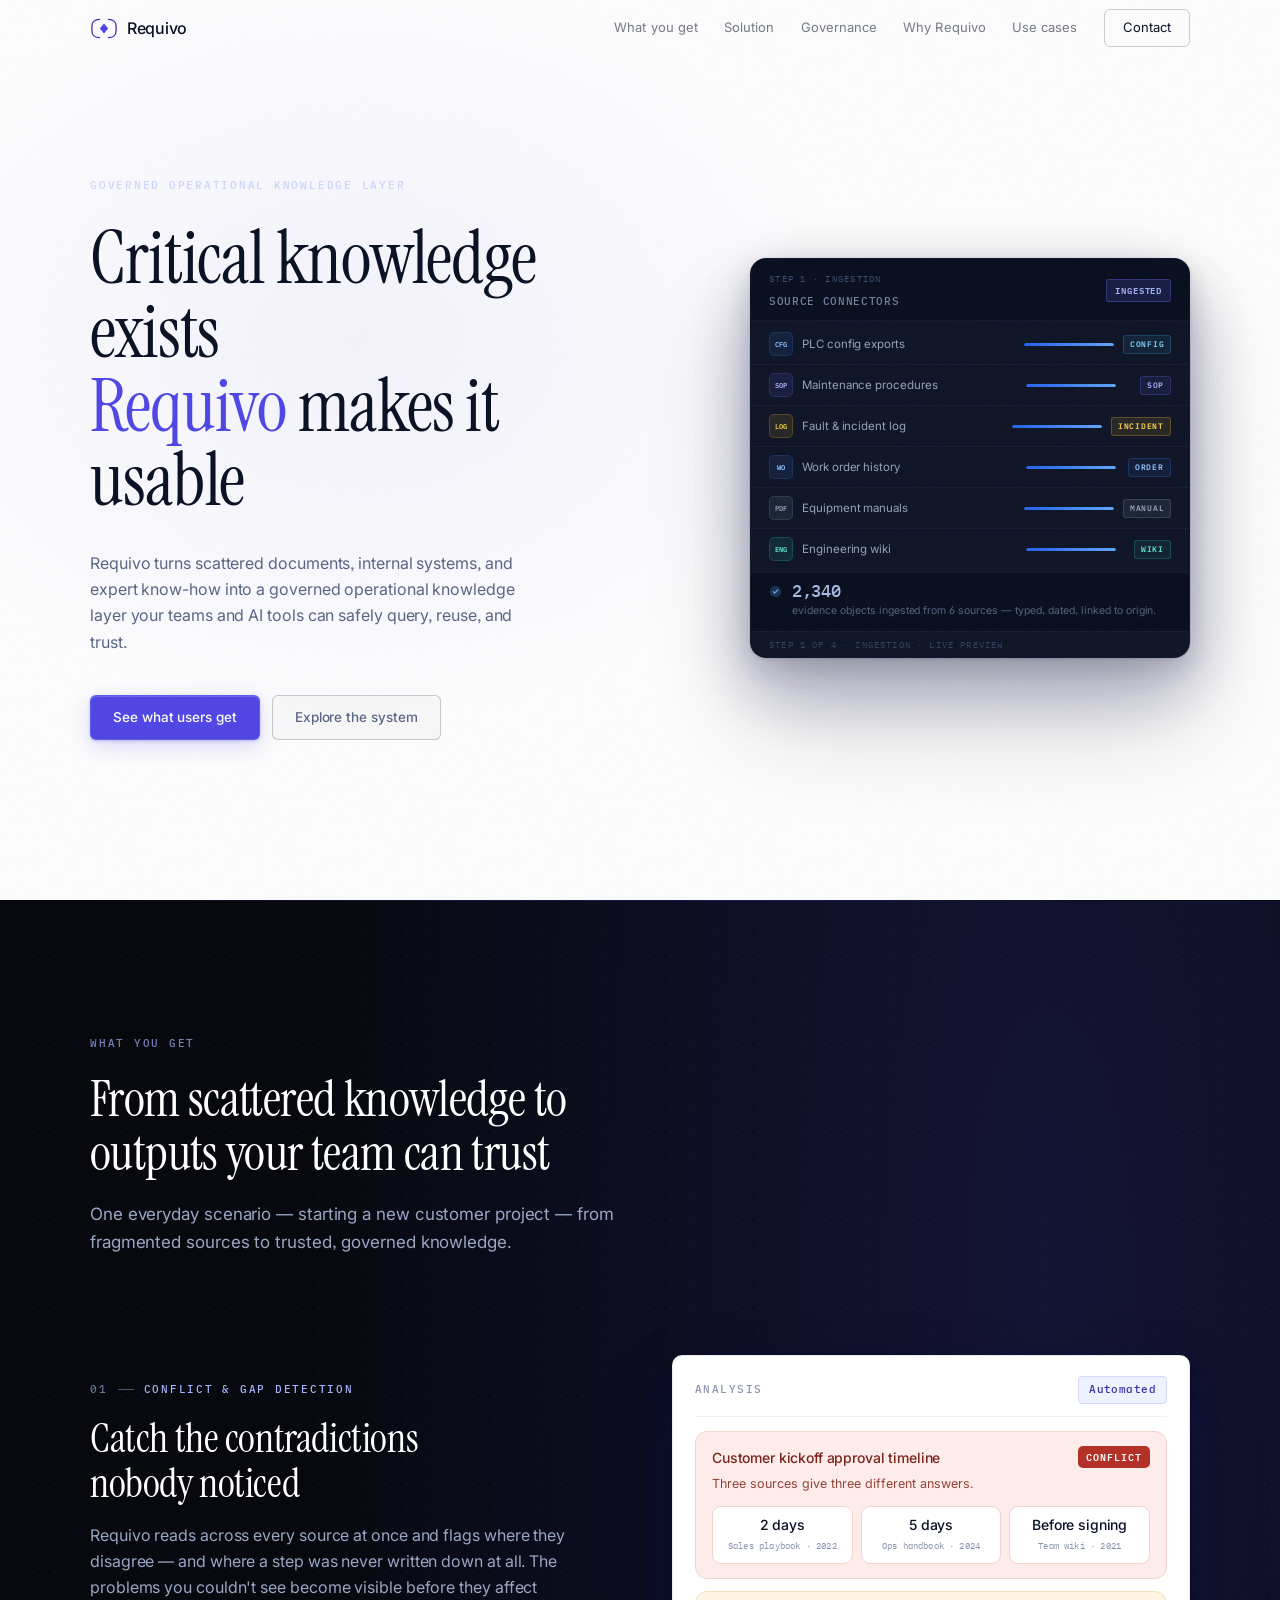
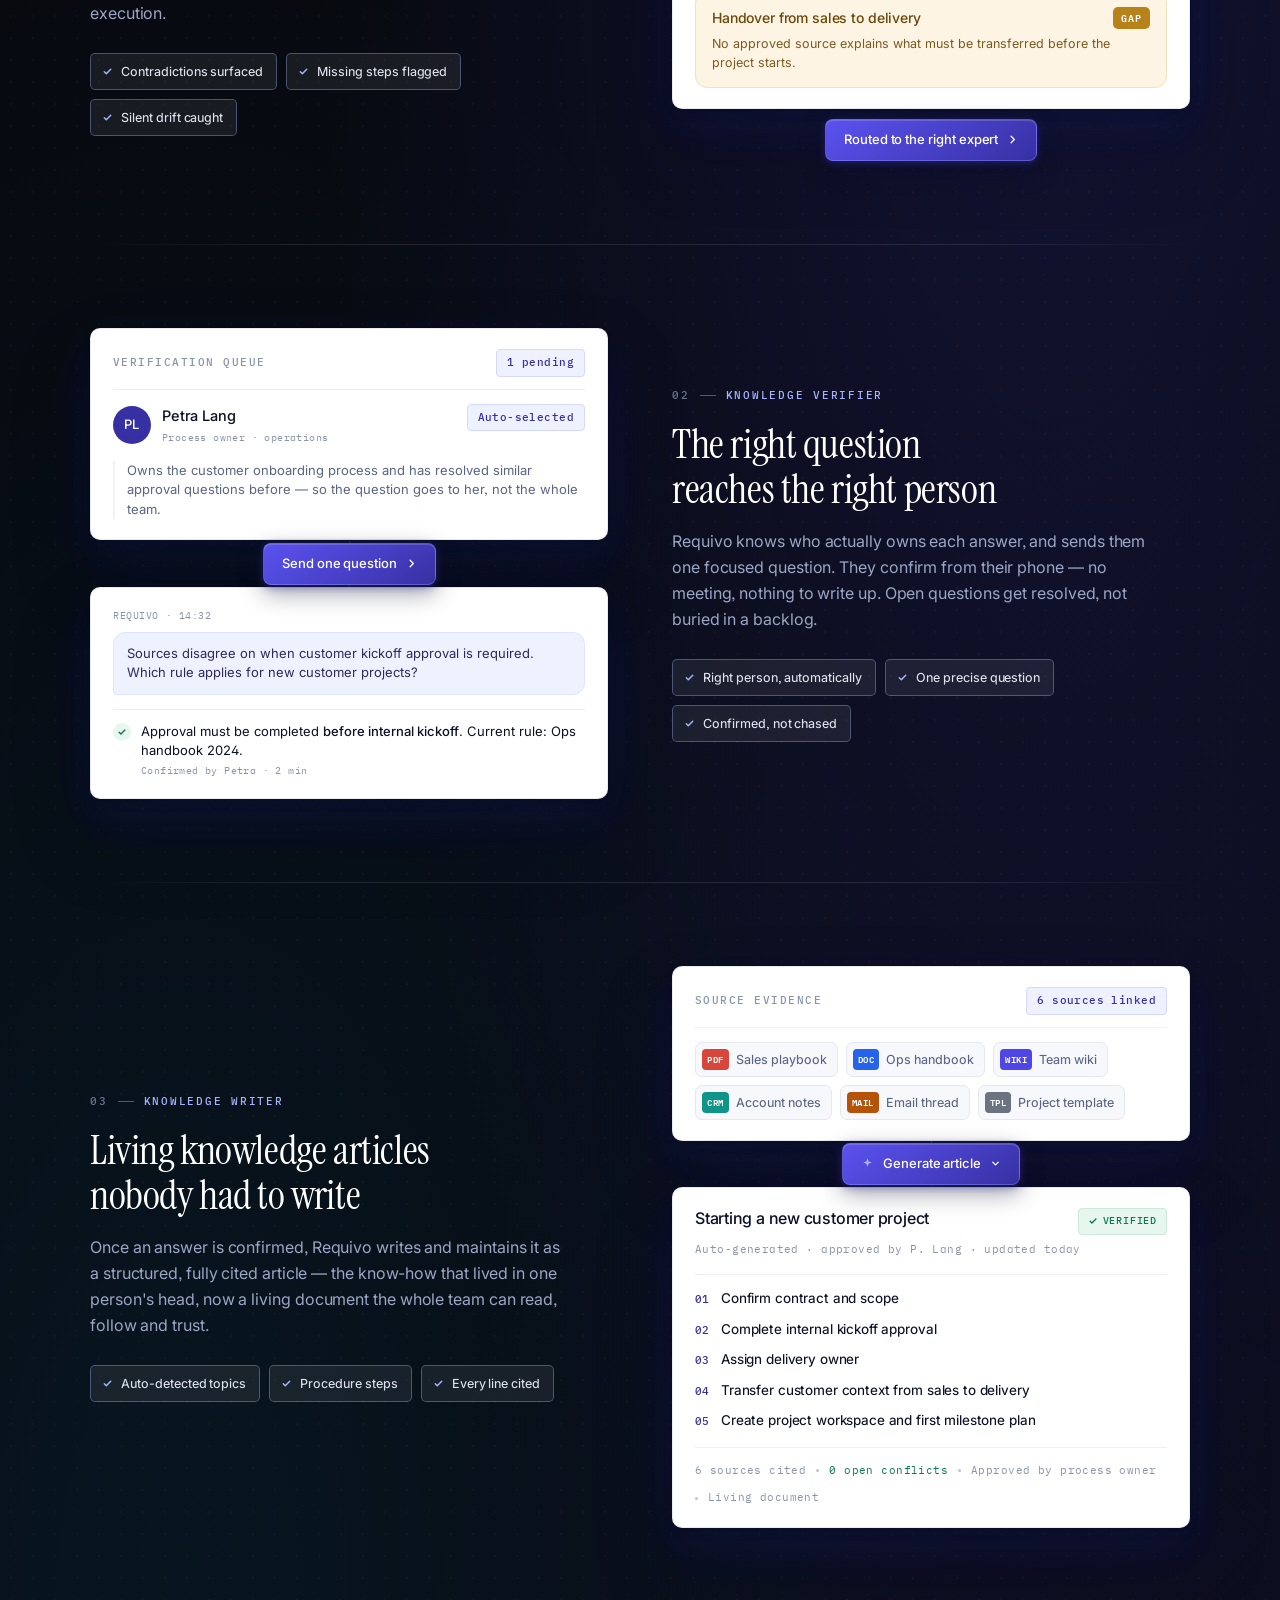
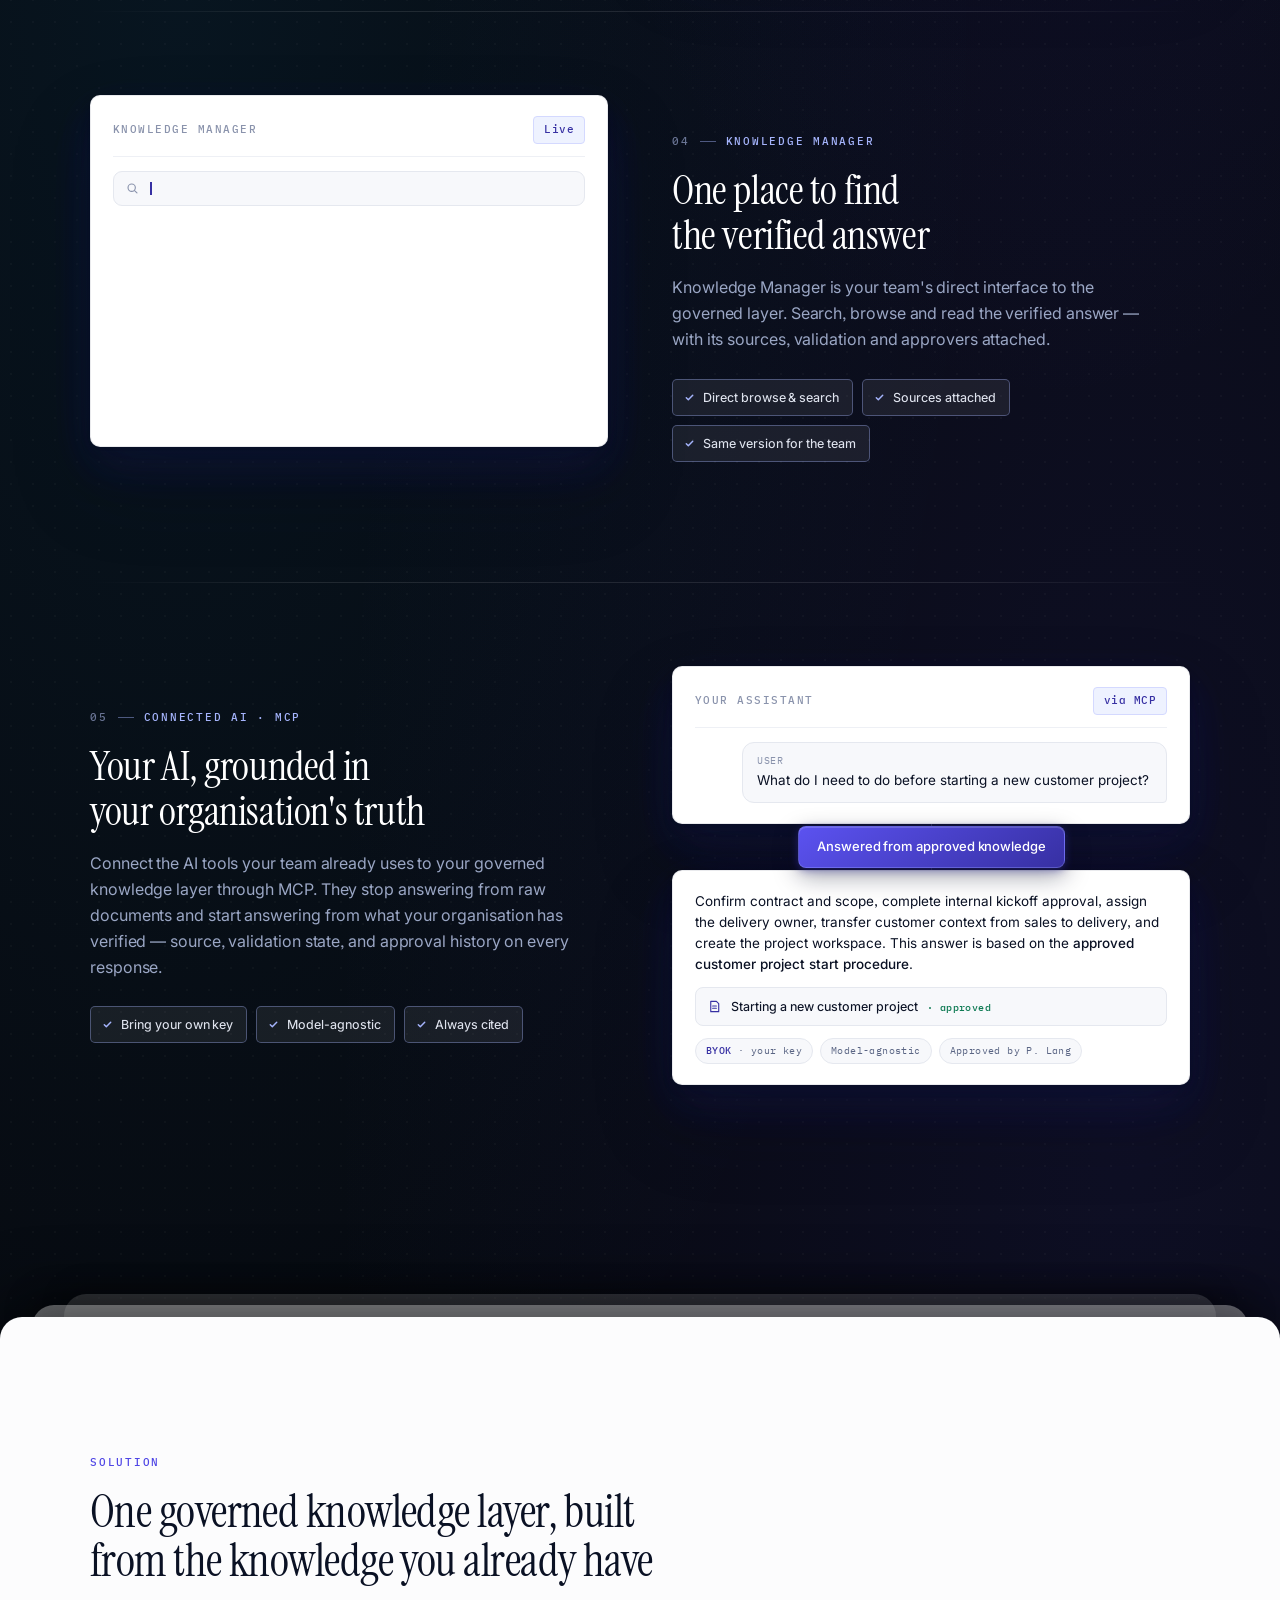
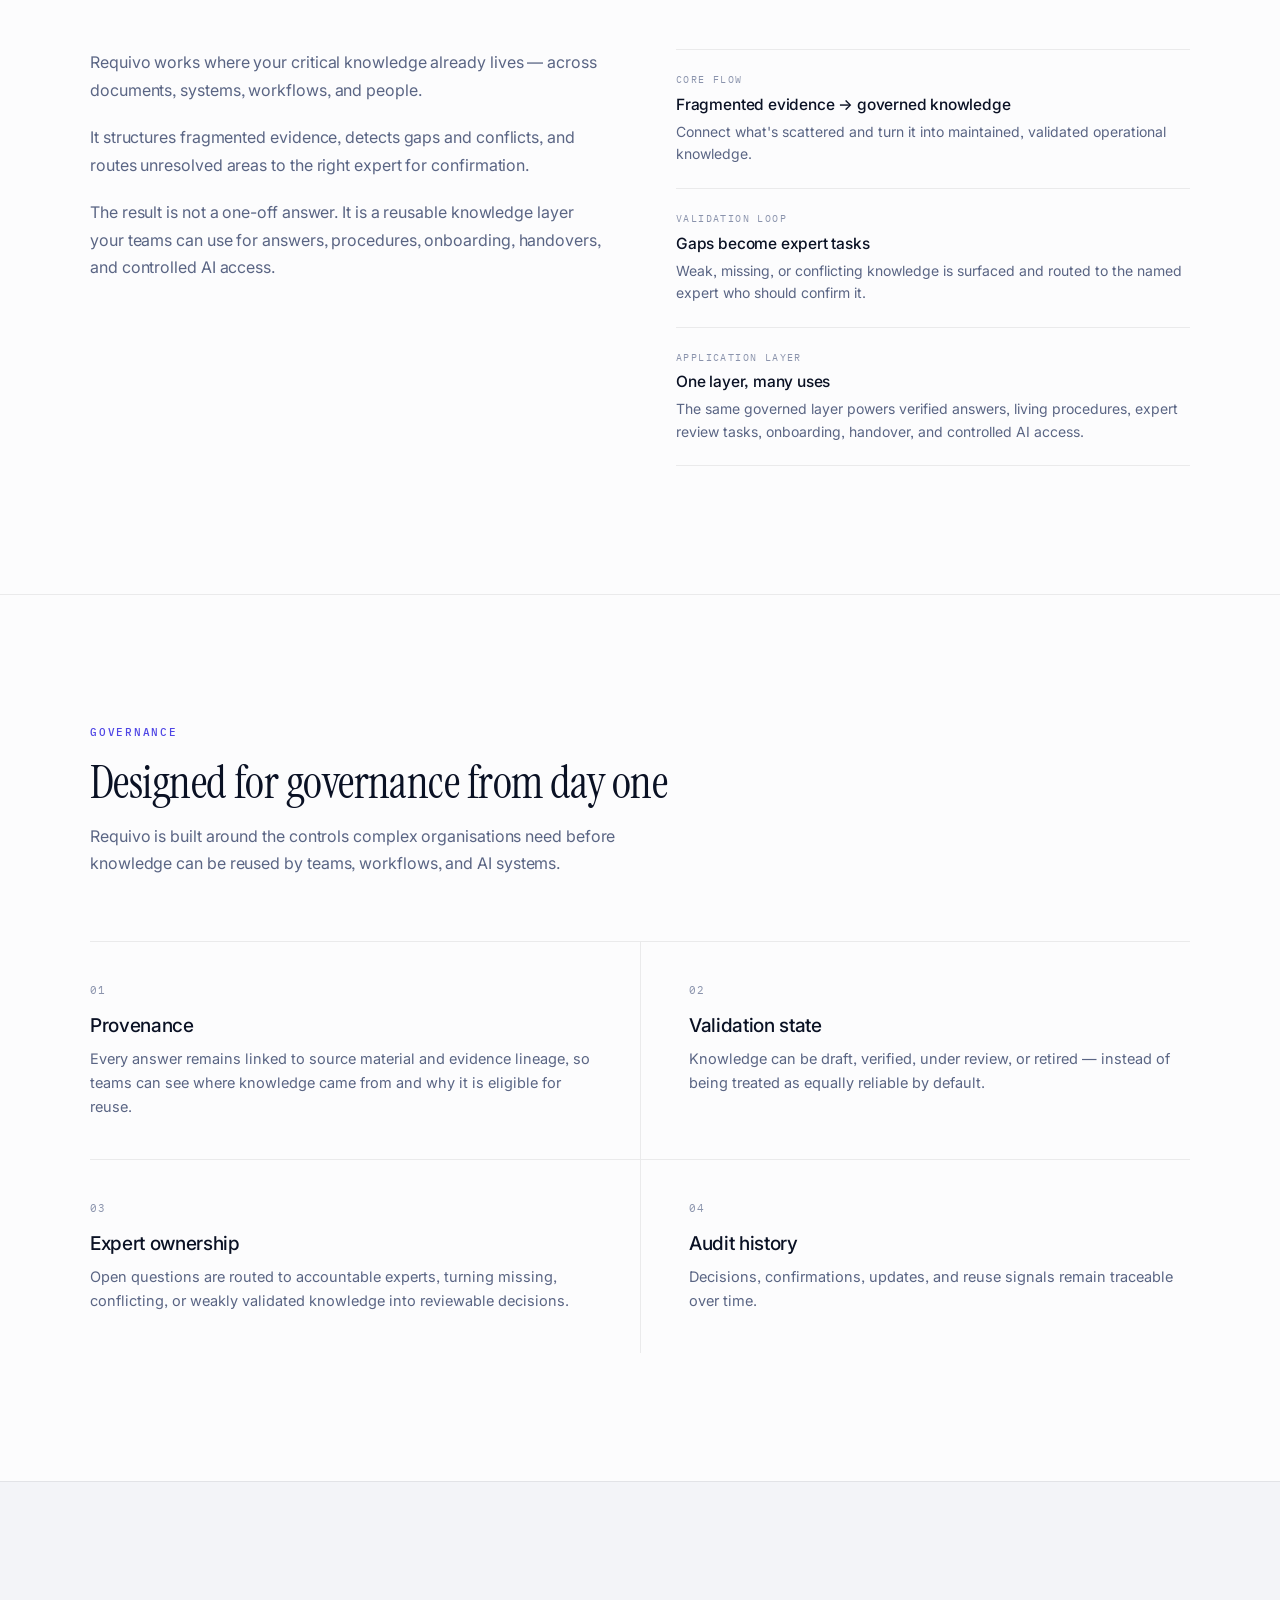
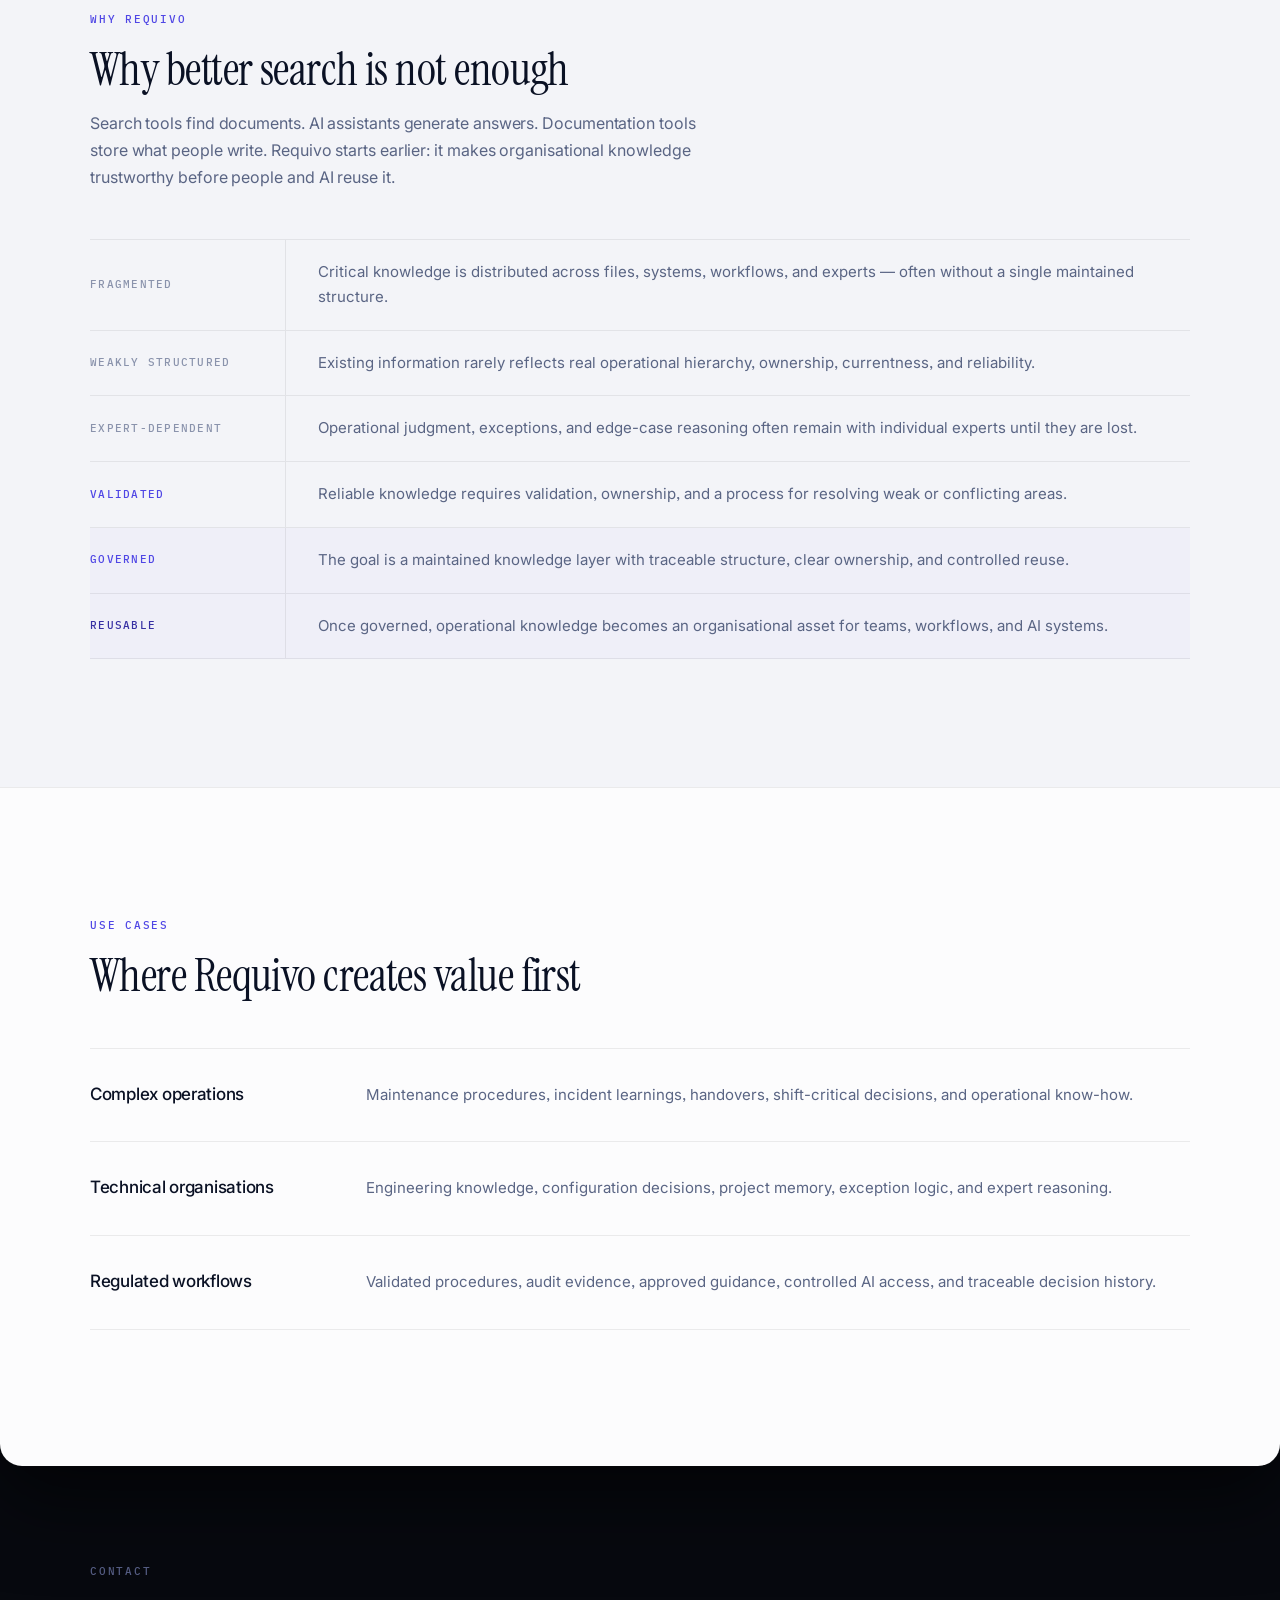
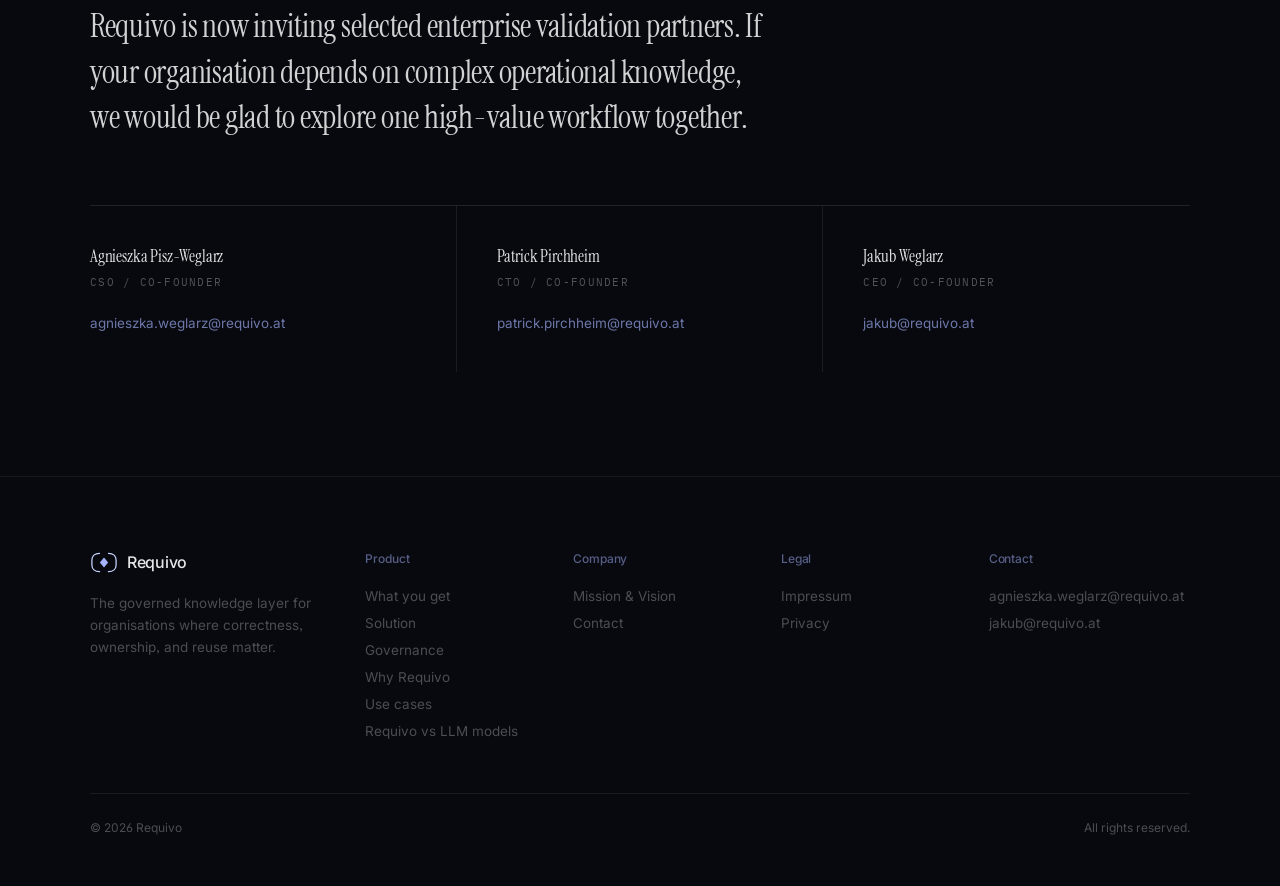
==== commit d263b753: "Revise contact details and role titles in index.html Updated contact section with new role titles an" ====
--- a/index.html
+++ b/index.html
@@ -1725,11 +1725,12 @@
 <section class="s-contact" id="contact" data-theme="dark">
   <div class="wrap">
     <span class="contact-label reveal">Contact</span>
-    <p class="contact-heading reveal d1">Requivo is now inviting selected enterprise validation partners. If your organisation depends on complex operational knowledge, we would be glad to explore one high-value workflow together.</p>
+    <p class="contact-heading reveal d1">Requivo is now inviting selected enterprise validation partners. 
+       If your organisation depends on complex operational knowledge, we would be glad to explore one high-value workflow together.</p>
     <div class="contact-grid">
       <div class="contact-item reveal">
         <div class="c-name">Agnieszka Pisz-Weglarz</div>
-        <div class="c-role">CEO / Co-Founder</div>
+        <div class="c-role">CSO / Co-Founder</div>
         <a class="c-email" href="mailto:agnieszka.weglarz@requivo.at">agnieszka.weglarz@requivo.at</a>
       </div>
       <div class="contact-item reveal d1">
@@ -1739,7 +1740,7 @@
       </div>
       <div class="contact-item reveal d2">
         <div class="c-name">Jakub Weglarz</div>
-        <div class="c-role">COO / Delivery Lead</div>
+        <div class="c-role">CEO / Co-Founder</div>
         <a class="c-email" href="mailto:jakub@requivo.at">jakub@requivo.at</a>
       </div>
     </div>
